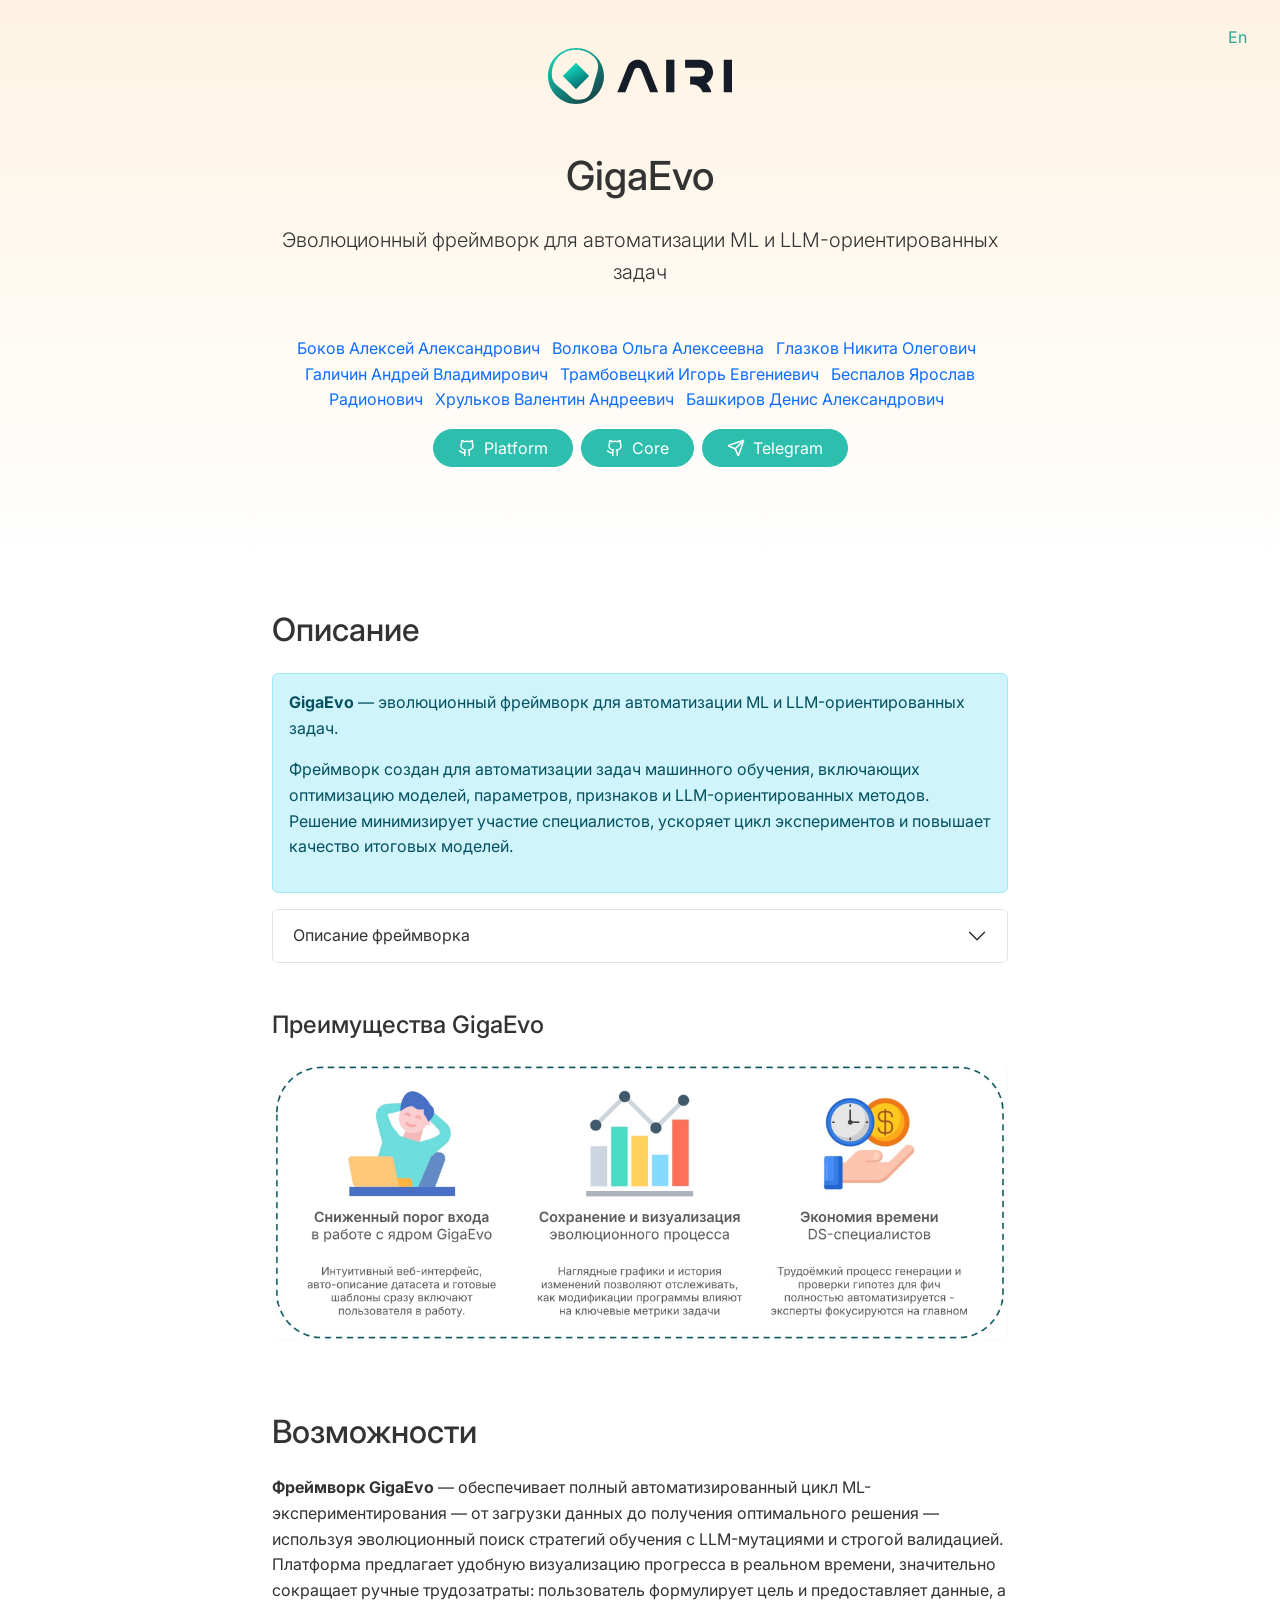
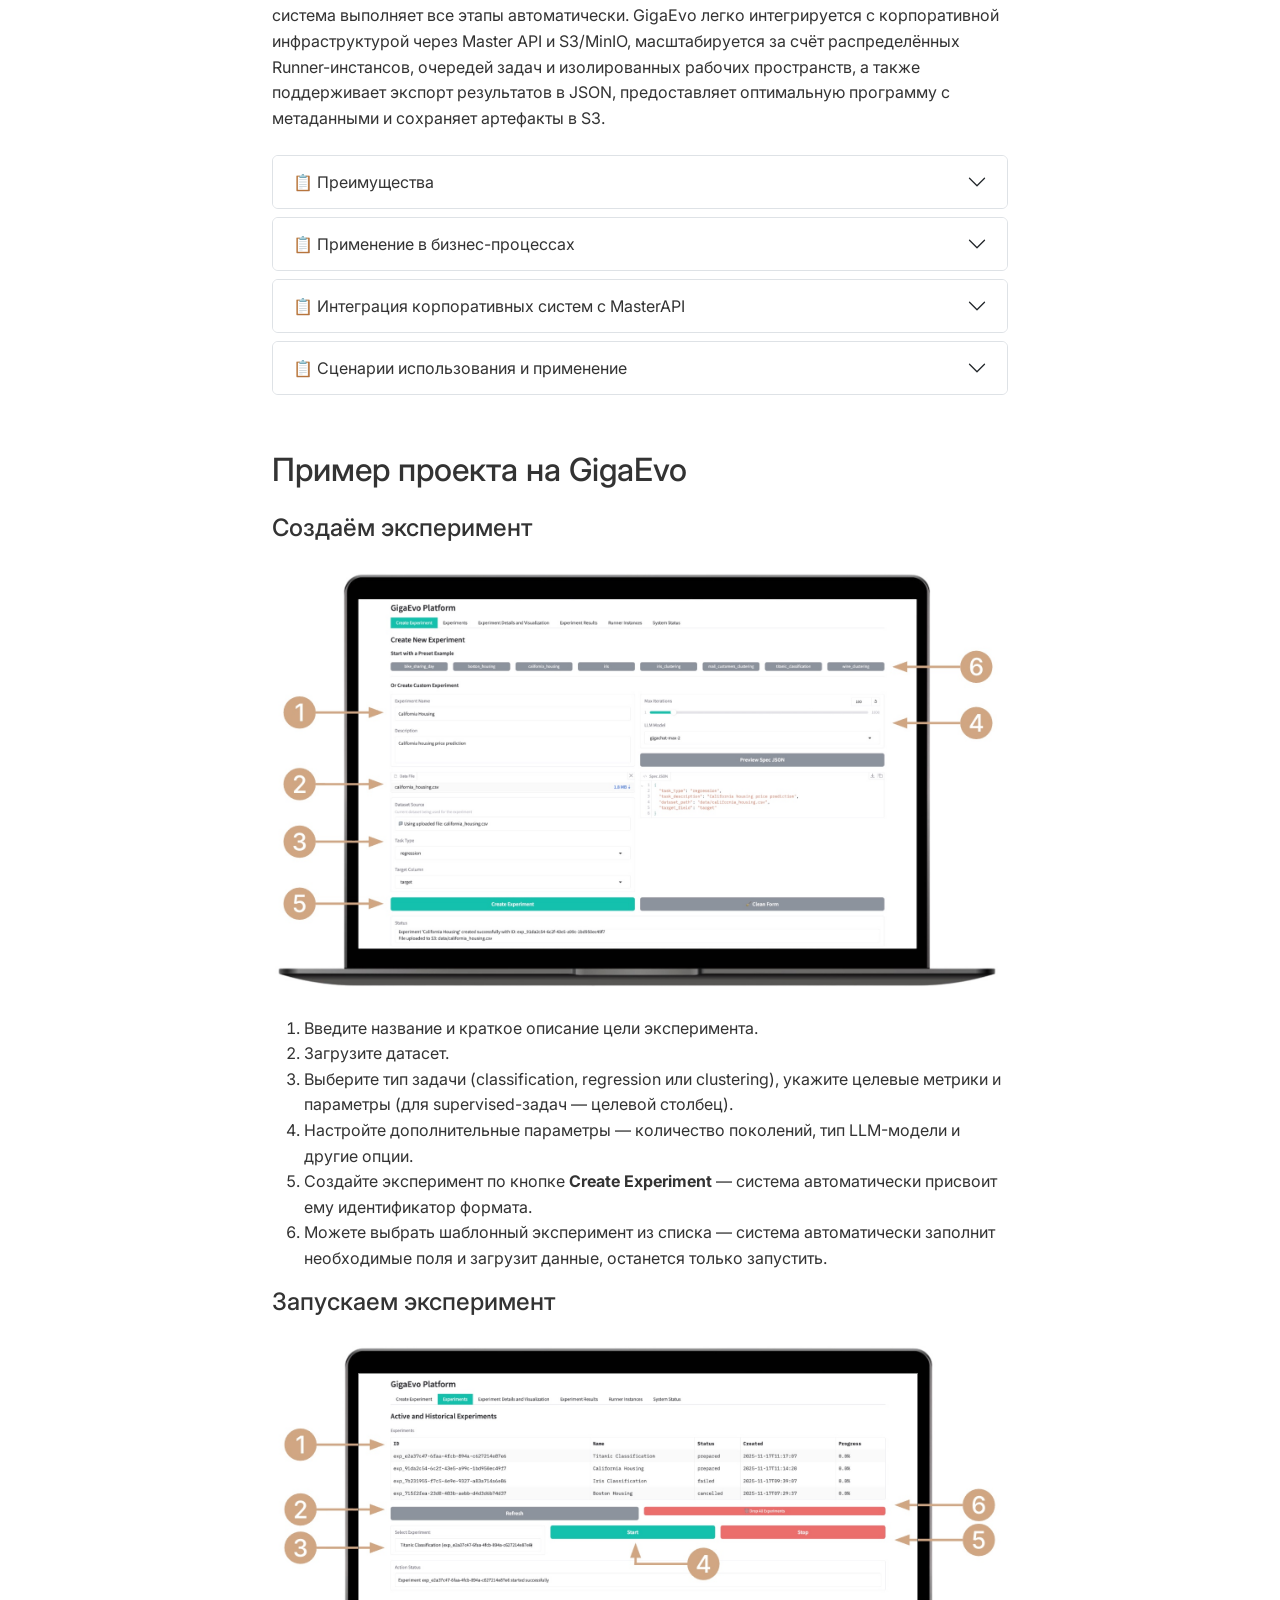
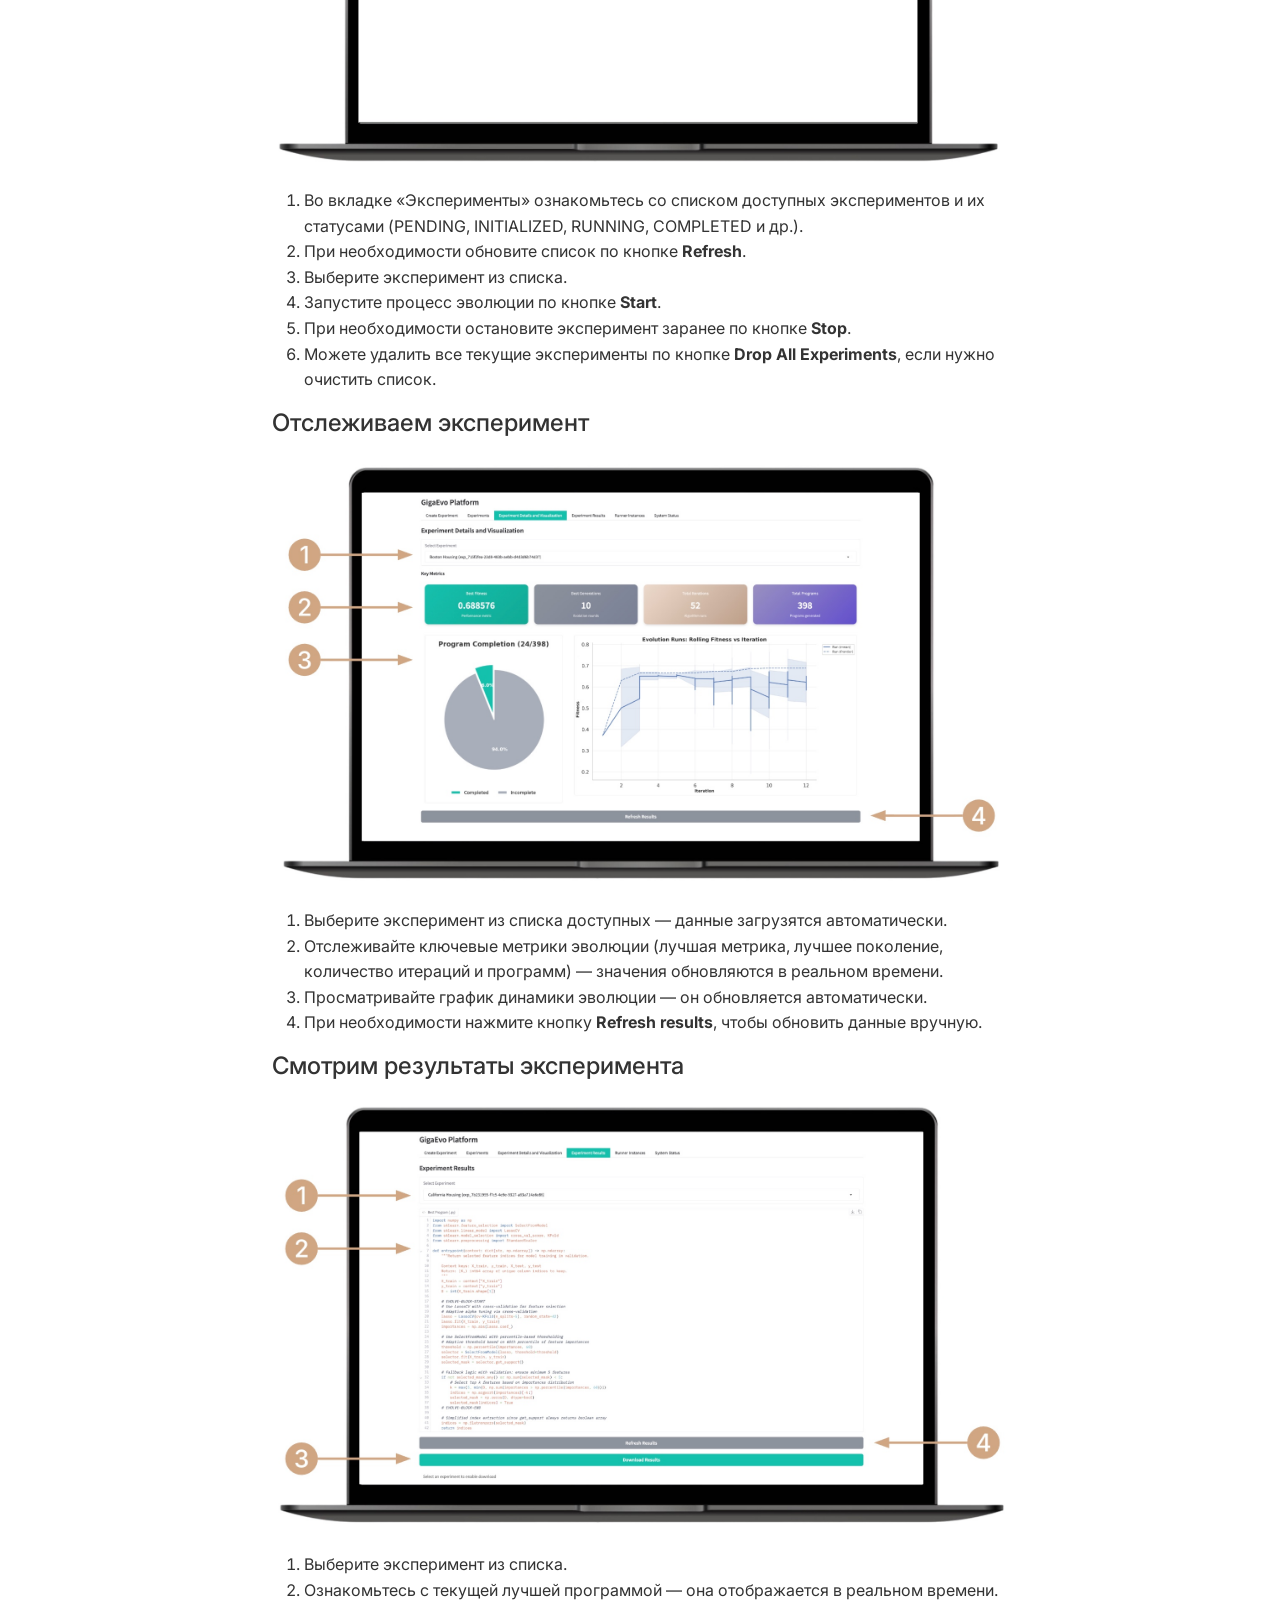
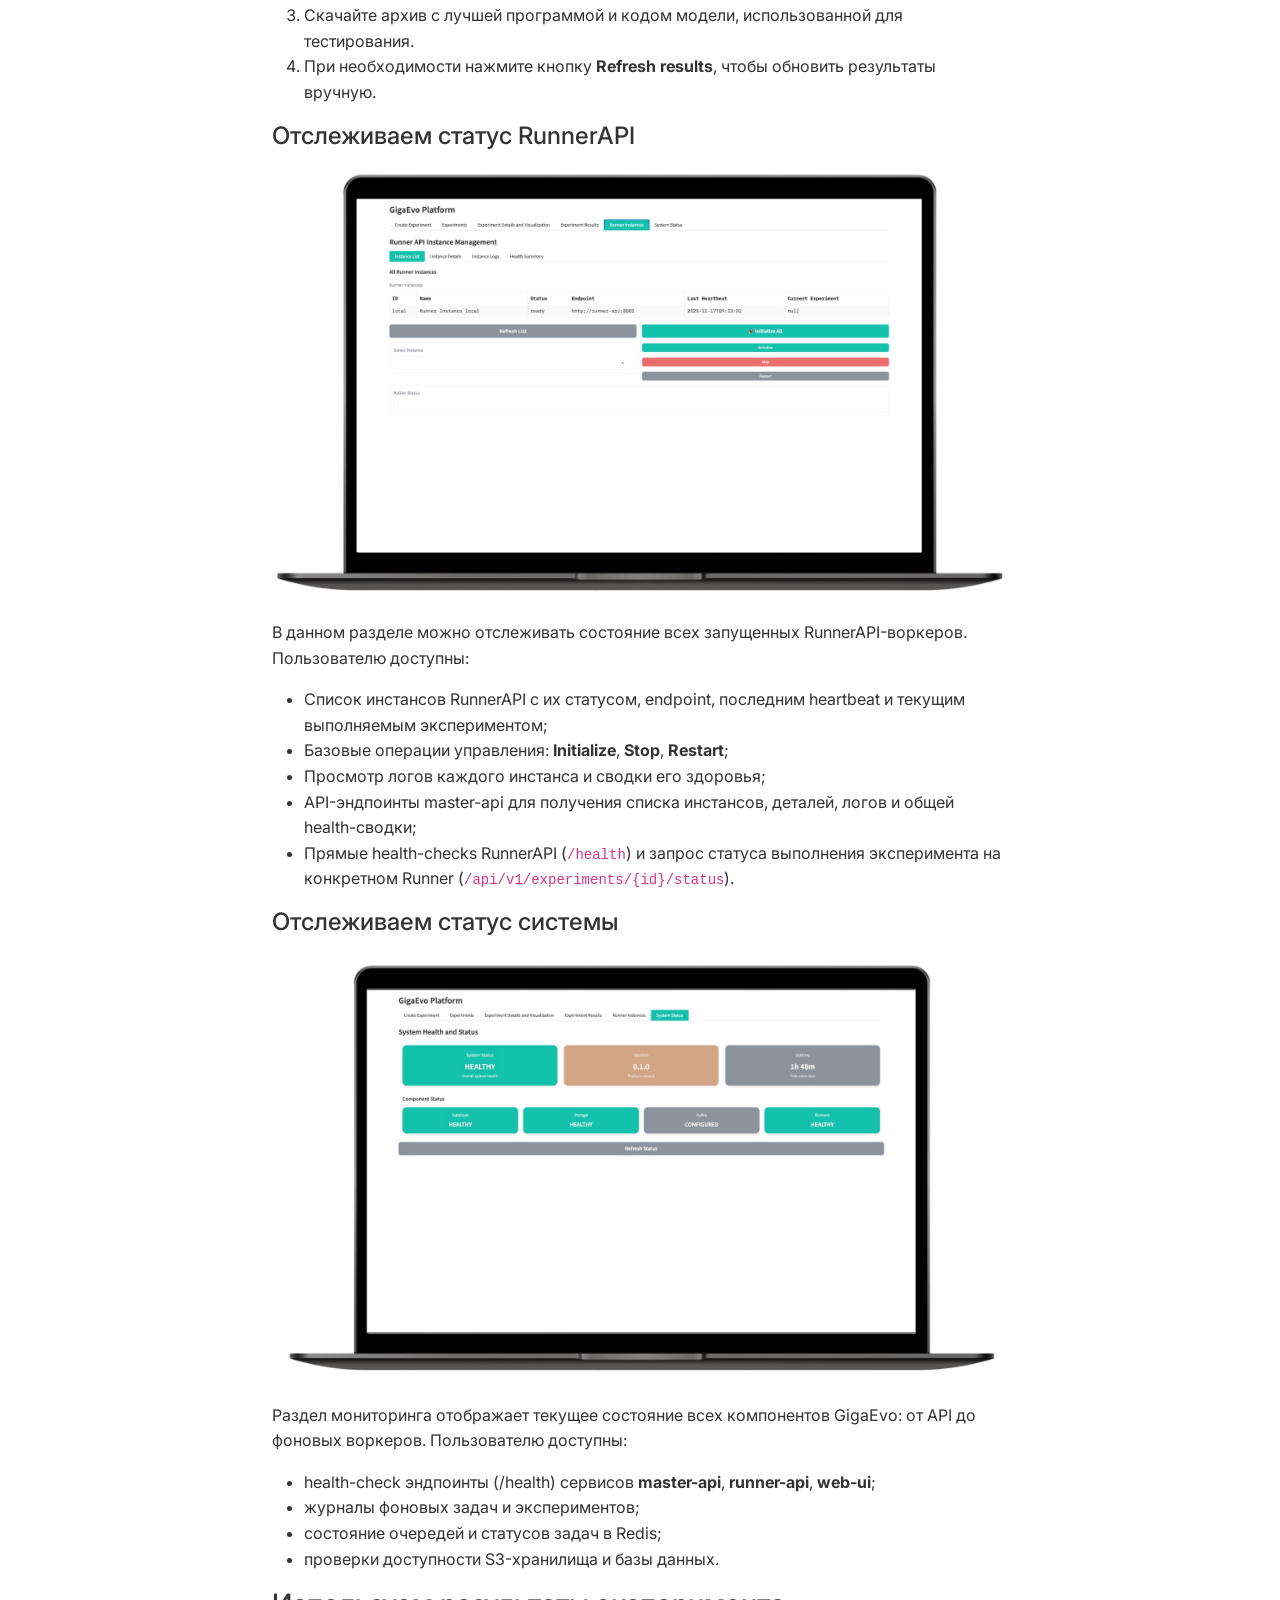
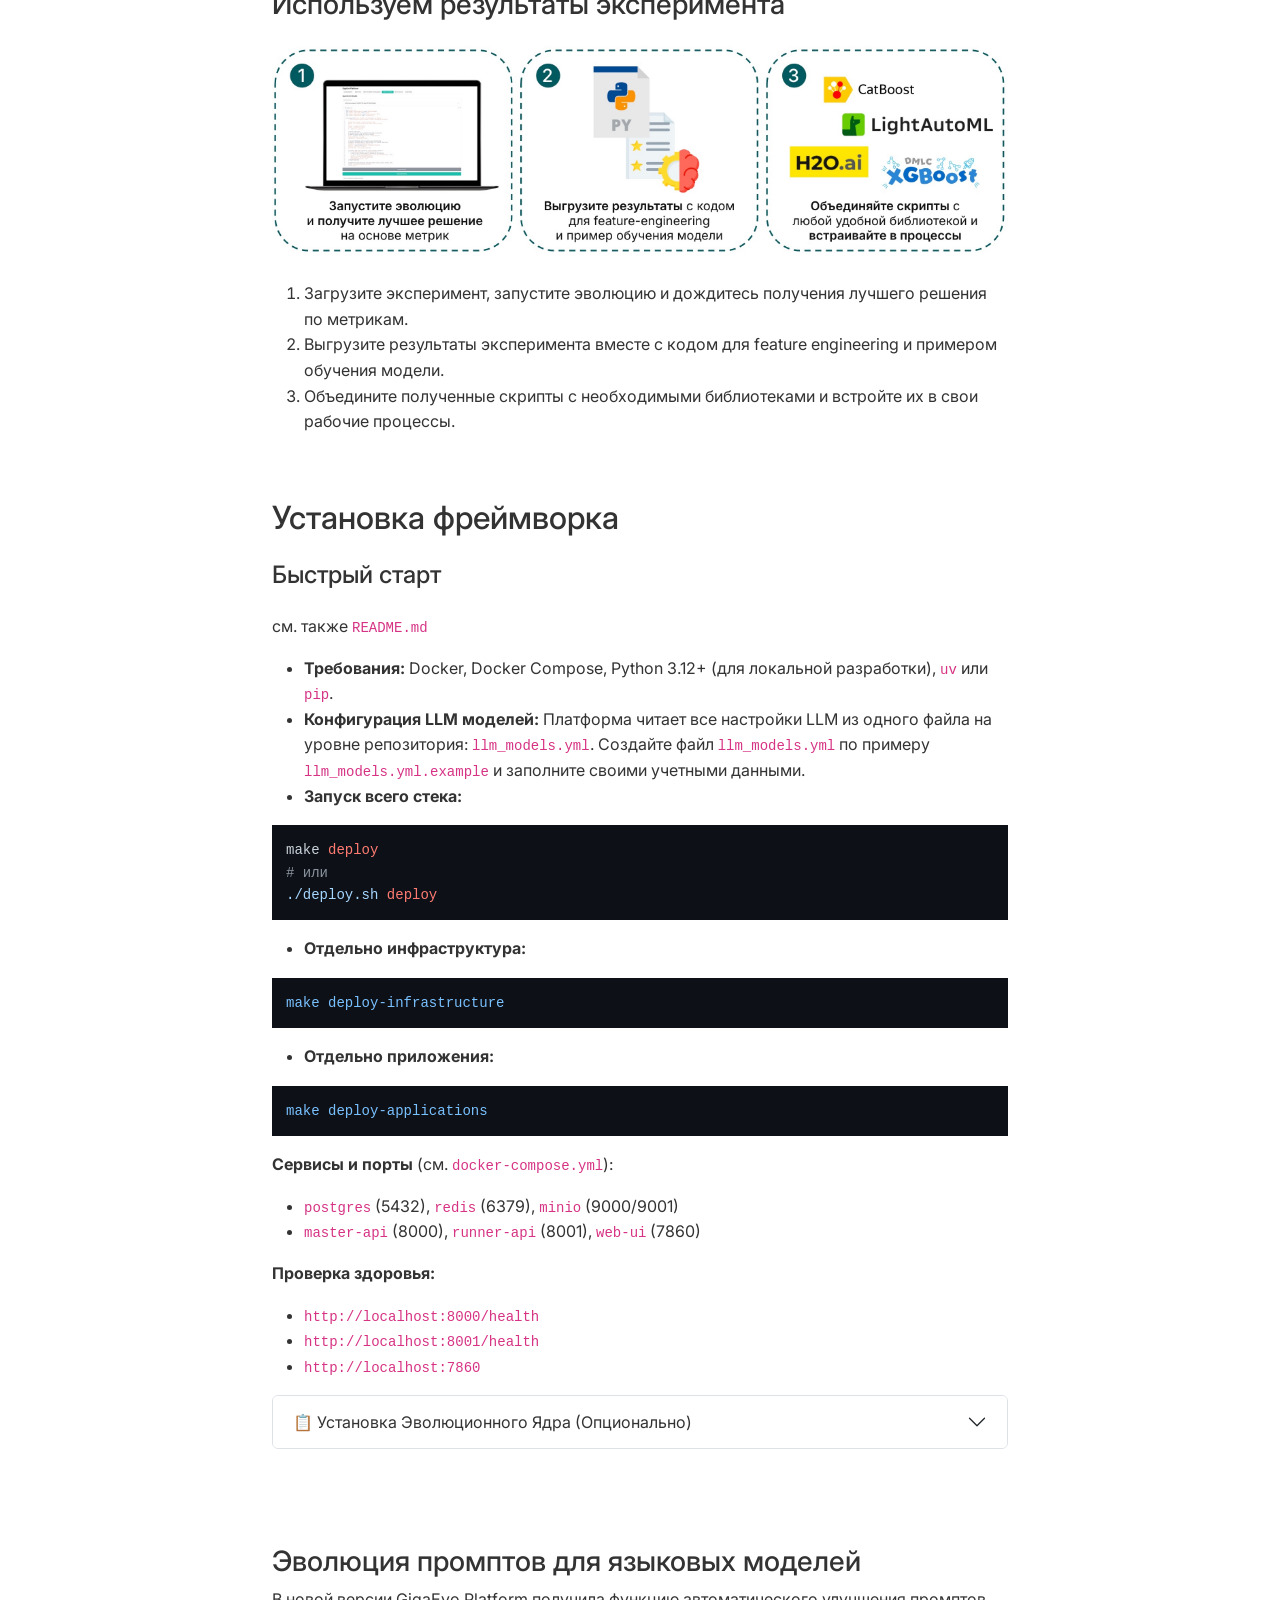
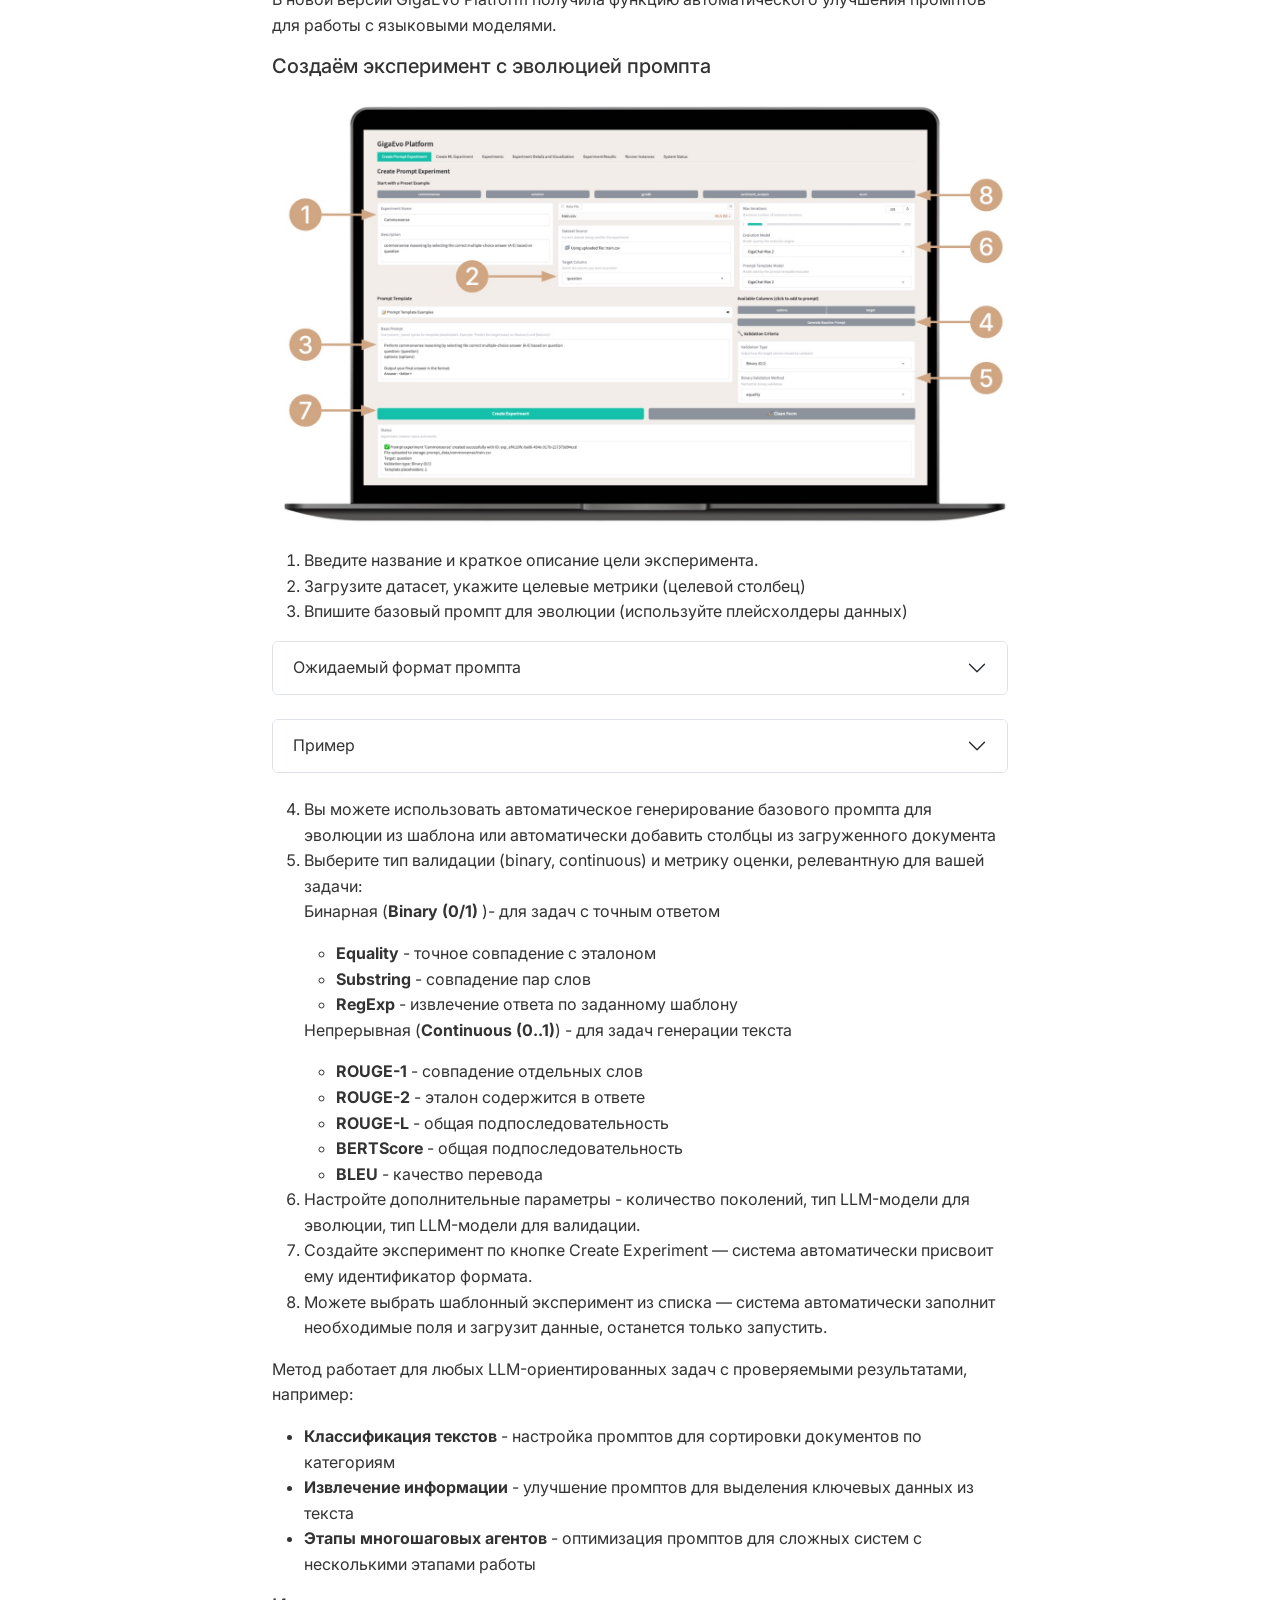
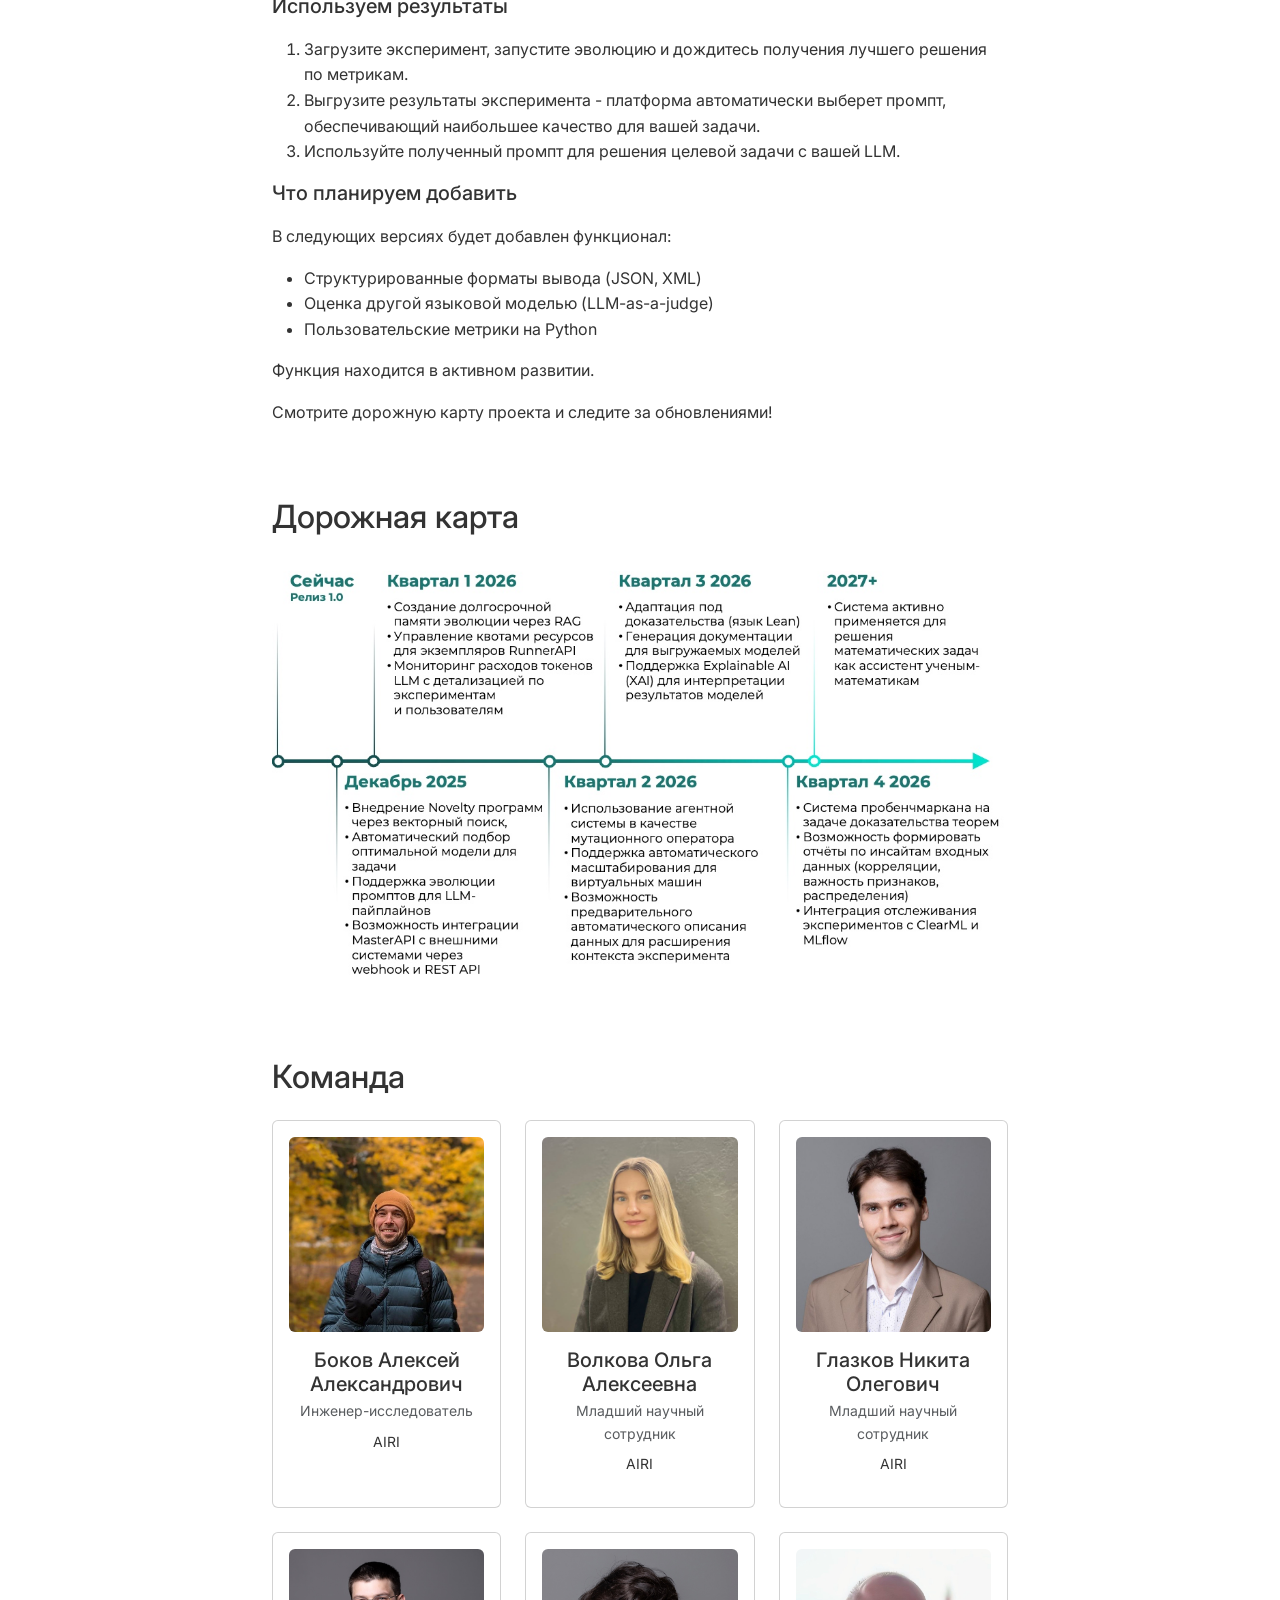
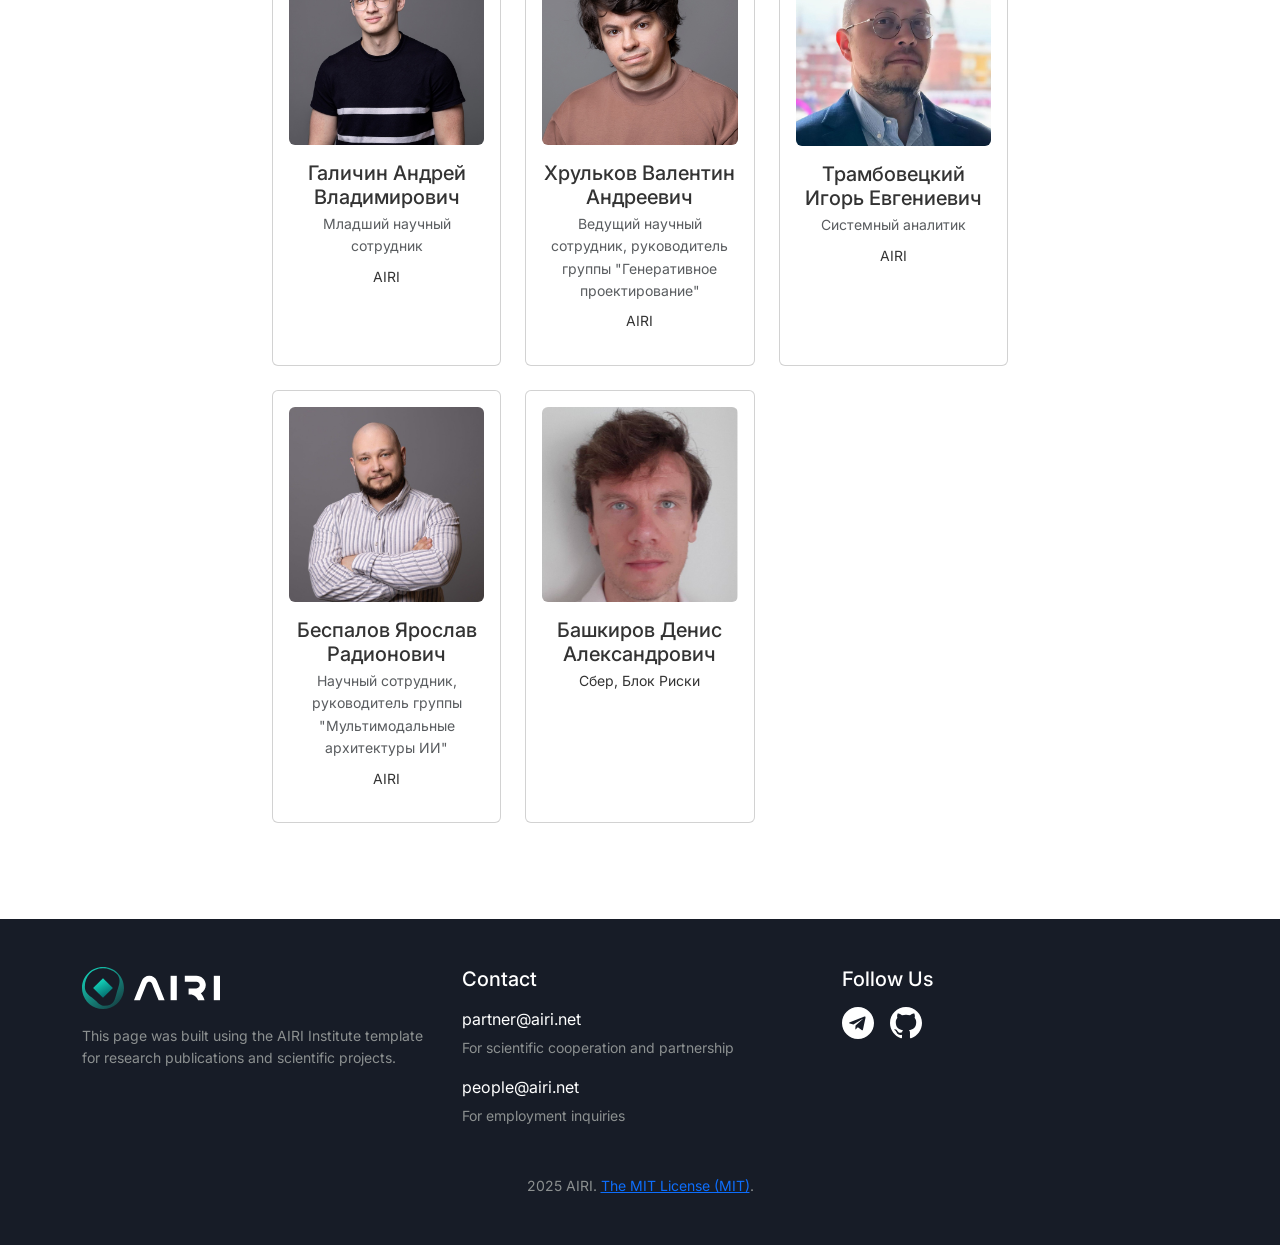
==== docs/index.html @ 13af3530 "Nav bar fix" ====
<!doctype html>
<html lang="ru">
    <head>
        <meta charset="UTF-8" />
        <meta name="viewport" content="width=device-width, initial-scale=1.0" />
        <title>GigaEvo</title>

        <link rel="icon" type="image/svg+xml" href="favicon.png" />

        <!-- ===== Fonts ===== -->
        <link rel="preconnect" href="https://fonts.googleapis.com" />
        <link rel="preconnect" href="https://fonts.gstatic.com" crossorigin />
        <link
            href="https://fonts.googleapis.com/css2?family=Inter:ital,opsz,wght@0,14..32,100..900;1,14..32,100..900&display=swap"
            rel="stylesheet"
        />

        <!-- ===== Styles ===== -->
        <link rel="stylesheet" href="styles/bundle.css" />
        <link rel="stylesheet" href="styles/template.css" />
        <link rel="stylesheet" href="styles/custom.css" />

        <!-- ===== JavaScript Libraries ===== -->
        <script src="scripts/bundle.js"></script>
        <script src="scripts/custom.js"></script>
    </head>

    <body class="layout">
        <!-- =====================================================
             HEADER SECTION
             ===================================================== -->
        <header
            id="page-header"
            class="mb-5 pt-5 pb-5"
            style="background: linear-gradient(180deg, rgb(254, 243, 227) 0%, rgba(255, 255, 255, 1) 100%)"
        >
            <div class="container">
                <div class="row justify-content-center">
                    <div class="col-lg-8 text-center">
                        <!-- Logo Section -->
                        <div class="d-flex flex-wrap justify-content-center gap-3 mb-5">
                            <img class="w-25" src="images/airi_logo_black.svg" alt="AIRI" />
                        </div>

                        <!-- Title -->
                        <h1 class="mb-4">GigaEvo</h1>
                        <p class="lead mb-5">
                        Эволюционный фреймворк для автоматизации ML и LLM-ориентированных задач
                        </p>

                        <!-- Authors -->
                        <div class="mb-3">
                            <a href="#team" class="text-decoration-none me-2">Боков Алексей Александрович</a>
                            <a href="#team" class="text-decoration-none me-2">Волкова Ольга Алексеевна</a>
                            <a href="#team" class="text-decoration-none me-2">Глазков Никита Олегович</a>
                            <a href="#team" class="text-decoration-none me-2">Галичин Андрей Владимирович</a>
                            <a href="#team" class="text-decoration-none me-2">Трамбовецкий Игорь Евгениевич</a>
                            <a href="#team" class="text-decoration-none me-2">Беспалов Ярослав Радионович</a>
                            <a href="#team" class="text-decoration-none me-2">Хрульков Валентин Андреевич</a>
                            <a href="#team" class="text-decoration-none me-2">Башкиров Денис Александрович</a>
                        </div>

                        <!-- Action Buttons -->
                        <div class="mb-5 d-flex flex-wrap flex-row gap-2 justify-content-center">
                            <a href="https://github.com/AIRI-Institute/gigaevo-platform" class="btn btn-primary d-flex align-items-center gap-2 px-4">
                                <i data-lucide="github" width="18" height="18"></i>
                                <span>Platform</span>
                            </a>
                            <a href="https://github.com/FusionBrainLab/gigaevo-core" class="btn btn-primary d-flex align-items-center gap-2 px-4">
                                <i data-lucide="github" width="18" height="18"></i>
                                <span>Core</span>
                            </a>
                            <a href="https://t.me/maestrogigaevo" class="btn btn-primary d-flex align-items-center gap-2 px-4">
                                <i data-lucide="send" width="18" height="18"></i>
                                <span>Telegram</span>
                            </a>
                        </div>
                        <div style="position:absolute; top:25px; right:25px">
                            <a href="index-en.html" class="text-decoration-none me-2">
                                <span style="color:#2ba596">En</span>
                            </a>
                        </div>
                    </div>
                </div>
            </div>
        </header>

        <!-- =====================================================
             NAV CONTENT
             ===================================================== -->
        <nav
            id="page-navbar"
            class="navbar navbar-light flex-column align-items-stretch p-3 d-none d-lg-block"
            style="
                position: fixed;
                top: 80px;
                left: 20px;
                width: 220px;
                max-height: calc(100vh - 140px);
                overflow-y: auto;
                z-index: 1000;
                opacity: 0;
                visibility: hidden;
            "
        >
            <h6 class="navbar-brand mb-3">Оглавление</h6>
            <nav class="nav nav-pills flex-column">
                <a class="nav-link" href="#abstract">Описание</a>
                <a class="nav-link" href="#capabilities">Возможности</a>
                <a class="nav-link" href="#ui-usage">Пример проекта на GigaEvo</a>
                <a class="nav-link" href="#installation">Установка GigaEvo</a>
                <a class="nav-link" href="#evolution">Эволюция промптов для языковых моделей</a>
                <a class="nav-link" href="#roadmap">Дорожная карта</a>
                <a class="nav-link" href="#team">Команда</a>
            </nav>
        </nav>

        <!-- =====================================================
             MAIN CONTENT
             ===================================================== -->
        <main
            id="page-main"
            data-bs-spy="scroll"
            data-bs-target="#page-navbar"
            data-bs-root-margin="0px 0px -40%"
            tabindex="0"
            class="position-relative pb-5"
        >
            <!-- abstract -->
            <section class="mb-5" id="abstract">
                <div class="container">
                    <div class="row justify-content-center">
                        <div class="col-lg-8">
                            <h2 class="mb-4">Описание</h2>
                            <div class="alert alert-info">
                                <p class="mb-0">
                                   <p><strong>GigaEvo</strong> — эволюционный фреймворк для автоматизации ML и LLM-ориентированных задач. 

                                    <p>Фреймворк создан для автоматизации задач машинного обучения, включающих оптимизацию моделей, 
                                    параметров, признаков и LLM-ориентированных методов. Решение минимизирует участие специалистов, 
                                    ускоряет цикл экспериментов и повышает качество итоговых моделей.</p>

                                </p>
                            </div>
                            <div class="accordion mb-5">
                                <div class="accordion-item">
                                    <h3 class="accordion-header">
                                        <button class="accordion-button collapsed" type="button" data-bs-toggle="collapse" data-bs-target="#frameworkDescr">
                                            Описание фреймворка
                                        </button>
                                    </h3>
                                        <div id="frameworkDescr" class="accordion-collapse collapse">
                                            <div class="accordion-body">
                                                <!-- Основной заголовок секции -->
                                                <h4 class="mb-4">Архитектура решения и эксплуатация</h4>

                                                <p>Архитектура реализует модульный эволюционный подход, в котором каждая программа — это уникально идентифицированная эволюционная единица, содержащая исходный код, состояние жизненного цикла, метрики, информацию о родословной и результаты выполнения. Все данные хранятся в слое Redis с поддержкой конкурентного доступа и отслеживания в реальном времени.</p>
                                                <p>Исполнение программ организовано с помощью асинхронного фреймворка на основе направленного ациклического графа (DAG), реализованного в Python с использованием asyncio, что обеспечивает параллельное выполнение как между программами, так и внутри отдельных программных потоков.</p>
                                                <p>Каждая стадия DAG выполняет самостоятельные операции:</p>
                                                <ul class="feature-list">
                                                    <li><strong>Исполнение кода</strong> — выполнение программ</li>
                                                    <li><strong>Валидация</strong> — проверка корректности результатов</li>
                                                    <li><strong>Анализ сложности</strong> — оценка вычислительных характеристик</li>
                                                    <li><strong>Вызовы LLM</strong> — интеграция с языковыми моделями</li>
                                                </ul>
                                                <p>Стадии соединены через зависимости передачи данных и порядка выполнения. Планировщик управляет кэшированием и условным пропуском стадий.</p>
                                                <p>Асинхронный эволюционный движок реализует алгоритм MAP-Elites, поддерживающий разнообразный архив высокоэффективных программ по показателям приспособленности и корректности, включая одно- и многоостровные конфигурации с периодической миграцией решений.</p>
                                                <p>Операция мутации осуществляется агентом на базе LangGraph, который формирует подсказки (prompts) на основе контекста задачи, родительских программ и метрик, поддерживая как дифф-ориентированные, так и переписанные мутации, а также маршрутизацию между несколькими моделями LLM.</p>
                                                <p>Управление конфигурацией и экспериментами выполняется с помощью Hydra, использующей иерархические YAML-файлы для воспроизводимости и быстрой настройки экспериментов.</p>
                                                <p>Новые задачи оптимизации задаются через директорию со спецификацией, включающую описание задачи, декларативные схемы метрик, скрипты валидации и исходные программы, что обеспечивает независимость определения задачи от вычислительного ядра и упрощает интеграцию новых доменов.</p>

                                                <!-- Схема архитектуры -->
                                                <div class="mb-4">   
                                                    <a
                                                        href="images/scheme.jpg"
                                                        data-fancybox="single"
                                                        data-caption="Model Architecture Diagram"
                                                    >
                                                        <img src="images/scheme.jpg" alt="Architecture" class="img-fluid rounded" />
                                                    </a>
                                                </div> 
                                                
                                                <script>
                                                    // Initialize Fancybox
                                                    Fancybox.bind('[data-fancybox]', {
                                                        // Custom options
                                                    });
                                                </script>
                                                <!-- Описание устройства -->
                                                <p>Система позволяет запустить несколько экспериментов благодаря одновременной работе нескольких экземпляров RunnerAPI, управляемых главным модулем под названием Master API. Получая запрос, управляющий сервис сохраняет все метаданные и датасет эксперимента для поддержки воспроизведения результатов.</p>

                                                <p><strong>GigaEvo</strong> реализует микросервисную архитектуру с тремя основными компонентами, которые работают совместно для обеспечения масштабируемого управления экспериментами машинного обучения:</p>

                                                <ul>
                                                    <li><strong>Master API</strong> работает на порту 8000 и служит центральным сервисом оркестрации, отвечающим за координацию и управление экспериментами.</li>
                                                    <li><strong>Множественные экземпляры Runner API</strong> работают на портах 8001 и далее, предоставляя распределенные сервисы выполнения задач, которые запускают фактические эксперименты.</li>
                                                    <li><strong>WebUI</strong> работает на порту 7860, предлагая пользователям браузерный интерфейс для создания экспериментов и мониторинга их прогресса в реальном времени.</li>
                                                </ul>


                                                <!-- Подробнее о хранении данных -->
                                                <div class="accordion mb-4">
                                                    <div class="accordion-item">
                                                        <h3 class="accordion-header">
                                                            <button class="accordion-button collapsed" type="button" data-bs-toggle="collapse" data-bs-target="#storeDataFunctions">
                                                                Подробнее о хранении данных
                                                            </button>
                                                        </h3>
                                                        <div id="storeDataFunctions" class="accordion-collapse collapse">
                                                            <div class="accordion-body">
                                                                <p><strong>PostgreSQL</strong> служит основной базой данных для хранения конфигураций экспериментов и информации о статусе на протяжении их жизненного цикла. Она управляет метаданными экземпляров runner, включая статус здоровья и доступность, поддерживая комплексный реестр всех компонентов системы. База данных хранит полную историю выполнения задач для целей аудита и анализа производительности. Системные журналы аудита сохраняются для обеспечения полной прослеживаемости всех операций и изменений состояния.</p>

                                                                <p><strong>Redis</strong> обеспечивает высокопроизводительное кэширование и возможности координации по всей системе. Он управляет очередями задач и координацией воркеров, обеспечивая эффективное распределение рабочих нагрузок и отслеживание статуса задач в реальном времени. Кэширование статуса в реальном времени обеспечивает быстрый доступ к информации о состоянии экспериментов и системы, в то время как управление сессиями поддерживает пользовательский контекст и состояние аутентификации. Временное хранение данных в Redis поддерживает промежуточные вычислительные результаты и временное состояние системы.</p>

                                                                <p><strong>MinIO</strong> обеспечивает S3-совместимое объектное хранилище для всех файловых данных в системе. Входные файлы данных и наборы данных хранятся эффективно с метаданными для легкого извлечения и организации. Результаты экспериментов и генерируемые артефакты сохраняются с комплексной индексацией для будущего анализа. Генерируемые визуализации и графики хранятся в стандартных форматах, доступных через WebUI, в то время как контрольные точки моделей и выходные данные обучения поддерживают воспроизводимость экспериментов и обеспечивают дальнейший анализ.</p>

                                                                <p><strong>Локальная файловая система</strong> обеспечивает временное хранение рабочих данных во время выполнения эксперимента. Клоны репозитория GigaEvolve поддерживаются локально для быстрого доступа и для поддержки контролируемых версиями сред экспериментов. Временные файлы экспериментов создаются и управляются во время выполнения, предоставляя рабочее пространство для промежуточных вычислений. Локальные вычислительные результаты кэшируются для снижения сетевого трафика и улучшения производительности для часто запрашиваемых данных.</p>
                                                            </div>
                                                        </div>
                                                    </div>
                                                </div>
                                                <div>
                                                    <!-- Заголовок подсекции -->
                                                    <h4 class="mb-4">Параллельное выполнение с несколькими Runner</h4>         

                                                    <!-- Описание -->
                                                    <p>Master API автоматически развертывает и управляет экземплярами Runner API в качестве Docker-контейнеров, обеспечивая бесшовное масштабирование. Каждый экземпляр Runner работает независимо с собственным выделенным набором рабочих процессов, обеспечивая изоляцию и управление ресурсами. Новые экземпляры могут быть добавлены динамически через изменения конфигурации без необходимости перезапуска системы, что позволяет гибко масштабироваться в зависимости от спроса.</p>

                                                    <p><strong>Пример конфигурации runner:</strong></p>

                                                    <pre><code>runner_config:
max_workers_per_instance: 5  # Воркеры на экземпляр runner
auto_initialize: true        # Автоматическое развертывание контейнеров
instances:
    local:
        host: "runner-api-1"
        is_local: true
    remote-1:
        host: "remote-server.example.com"
        is_local: false
    remote-2:
        host: "another-server.example.com"
        is_local: false</code></pre>
                                                    <p>Master API отслеживает информацию о статусе в реальном времени для всех экземпляров Runner, обеспечивая интеллектуальное назначение экспериментов. Эксперименты автоматически назначаются доступным экземплярам с достаточной ёмкостью, обеспечивая оптимальное использование ресурсов. Алгоритм балансировки нагрузки учитывает текущую рабочую нагрузку и статус здоровья экземпляра при принятии решений о назначении. Неисправные экземпляры автоматически обнаруживаются и удаляются из активной ротации, поддерживая надёжность системы.</p>

                                                    <p>Система реализует непрерывные проверки здоровья каждые 30 секунд для мониторинга статуса всех экземпляров Runner. Механизмы автоматического восстановления экземпляров запускаются при обнаружении сбоев, минимизируя время простоя и обеспечивая доступность системы. Поддерживается синхронизация статуса в реальном времени между Docker-контейнерами и базой данных, предоставляя точную и актуальную информацию о состоянии системы.</p>

                                                    <p>Каждый экземпляр Runner API может выполнять несколько экспериментов одновременно, обеспечивая горизонтальное масштабирование. Количество воркеров на экземпляр настраивается, со значением по умолчанию в пять воркеров, которое может быть скорректировано на основе доступных ресурсов и требований рабочей нагрузки. Воркеры независимо опрашивают глобальную очередь задач, что обеспечивает оптимальное распределение нагрузки по всем доступным ресурсам в системе.</p>
                                                </div>
                                                <div>
                                        
                                                    <!-- Заголовок подсекции -->
                                                    <h4 class="mb-4">Мониторинг</h4>         

                                                    <!-- Описание -->
                                                    <p>Система обеспечивает комплексные возможности мониторинга в реальном времени, которые дают полную видимость операций системы и прогресса экспериментов. Мониторинг статуса эксперимента доставляет живые обновления о прогрессе и ключевых метриках, позволяя пользователям отслеживать выполнение эксперимента в деталях. Мониторинг здоровья системы непрерывно проверяет статус контейнеров и сервисов для обеспечения операционной надежности. Отслеживание метрик производительности предоставляет выводы об использовании ресурсов и пропускной способности, помогая оптимизировать производительность системы.</p>
                                                </div>
                                            </div>
                                        </div>
                                    </div>
                                </div>
                                <div>
                                <!-- Преимущества -->
                                 <!-- Создать -->
                                <h4 class="mb-4">Преимущества GigaEvo</h4>
                                <!-- UI -->
                                <div class="mb-4">   
                                    <a
                                        href="images/benefits.jpg"
                                        data-fancybox="single"
                                        data-caption="Benefits"
                                    >
                                        <img src="images/benefits.jpg" alt="Benefits" class="img-fluid rounded" />
                                    </a>
                                </div> 
                            </div>
                        </div>
                    </div>
                </div>
            </section>

            <!-- Возможности -->
            <section class="mb-5" id="capabilities">
                <div class="container">
                    <div class="row justify-content-center">
                        <div class="col-lg-8">
                            <h2 class="mb-4">Возможности</h2>
                                        
                            <!-- Краткое описание -->
                            <p class="mb-4"><strong>Фреймворк GigaEvo</strong> — обеспечивает полный автоматизированный цикл ML-экспериментирования — от загрузки данных до получения оптимального решения — используя эволюционный поиск стратегий обучения с LLM-мутациями и строгой валидацией. Платформа предлагает удобную визуализацию прогресса в реальном времени, значительно сокращает ручные трудозатраты: пользователь формулирует цель и предоставляет данные, а система выполняет все этапы автоматически. GigaEvo легко интегрируется с корпоративной инфраструктурой через Master API и S3/MinIO, масштабируется за счёт распределённых Runner-инстансов, очередей задач и изолированных рабочих пространств, а также поддерживает экспорт результатов в JSON, предоставляет оптимальную программу с метаданными и сохраняет артефакты в S3.</p>

                            <!-- Подробное описание -->
                            
                            <div class="mb-2 accordion">
                                <div class="accordion-item">
                                    <h2 class="accordion-header">
                                        <button class="accordion-button collapsed" type="button" data-bs-toggle="collapse" data-bs-target="#benefDetails">
                                            📋 Преимущества
                                        </button>
                                    </h2>
                                    <div id="benefDetails" class="accordion-collapse collapse">
                                        <div class="accordion-body">
                                            <ul>
                                                <li><strong>Автоматизация полного цикла:</strong> GigaEvo обеспечивает автоматизацию полного цикла ML-экспериментов — от загрузки данных до получения оптимального решения, включая автоматическую эволюцию стратегий обучения, при которой система самостоятельно находит и улучшает наиболее результативные подходы.</li>
                                                <li><strong>Визуализация и контроль:</strong> Платформа предоставляет визуализацию и контроль прогресса в реальном времени, минимизирует влияние человеческого фактора — разработчик формулирует задачу, а система полностью берет на себя процесс экспериментов.</li>
                                                <li><strong>Интеграция и масштабируемость:</strong> Решение интегрируется с существующими AutoML- и MLOps-платформами, поддерживает простое развёртывание и масштабирование в облачных и корпоративных средах, а также обеспечивает бесшовное подключение к инфраструктуре организации через модуль MasterAPI.</li>
                                            </ul>
                                        </div>
                                    </div>
                                </div>
                            </div>
                            
                            <div class="mb-2 accordion">
                                <div class="accordion-item">
                                    <h2 class="accordion-header">
                                        <button class="accordion-button collapsed" type="button" data-bs-toggle="collapse" data-bs-target="#bizDetails">
                                            📋 Применение в бизнес-процессах
                                        </button>
                                    </h2>
                                    <div id="bizDetails" class="accordion-collapse collapse">
                                        <div class="accordion-body">
                                            <p>Решение эффективно применяется в широком спектре задач, где требуется быстрое и качественное создание, тестирование и улучшение моделей машинного обучения. В центрах разработки и лабораториях Data Science оно автоматизирует цикл экспериментов и сокращает время исследований; в аналитических и прогнозных подразделениях ускоряет построение моделей и повышает точность прогнозов; на платформах тестирования гипотез обеспечивает оперативную проверку научных и бизнес-предположений; а в корпоративных системах поддержки принятия решений служит основой для интеллектуальных модулей, улучшающих управленческие процессы. GigaEvo легко масштабируется и одинаково эффективно подходит как для научных задач, так и для прикладных решений в бизнесе, промышленности и финансовой сфере.</p>
                                        </div>
                                    </div>
                                </div>
                            </div>

                            <div class="mb-2 accordion">
                                <div class="accordion-item">
                                    <h2 class="accordion-header">
                                        <button class="accordion-button collapsed" type="button" data-bs-toggle="collapse" data-bs-target="#b2bDetails">
                                            📋 Интеграция корпоративных систем с MasterAPI
                                        </button>
                                    </h2>
                                    <div id="b2bDetails" class="accordion-collapse collapse">
                                        <div class="accordion-body">
                                            <p>API предоставляет REST-интерфейс для интеграции GigaEvo с внешними корпоративными системами. Через него доступны операции по созданию экспериментов — регистрация конфигурации, данных и метаданных — а также запуск, остановка и получение актуального статуса. API поддерживает просмотр списка и истории экспериментов, а также публикацию событий в Kafka (получение конфигурации, подготовка, запуск, остановка).</p>

                                            <p><strong>Runner API</strong> предназначен для непосредственного управления выполнением экспериментов: инициализации, запуска и остановки процессов, получения статусов и логов, формирования визуализации, выдачи лучшей программы (код, фитнес, метаданные) и работы с загруженными артефактами, включая сканирование S3-префиксов. Полный перечень доступных эндпоинтов приведён в <code>docs/api_endpoints.md</code>.</p>
                                        </div>
                                    </div>
                                </div>
                            </div>

                            <div class="mb-2 accordion">
                                <div class="accordion-item">
                                    <h2 class="accordion-header">
                                        <button class="accordion-button collapsed" type="button" data-bs-toggle="collapse" data-bs-target="#usageDetails">
                                            📋 Сценарии использования и применение
                                        </button>
                                    </h2>
                                    <div id="usageDetails" class="accordion-collapse collapse">
                                        <div class="accordion-body">
                                            <p>GigaEvoML особенно хорошо подходит для рабочих процессов машинного обучения, которые выигрывают от параллельного выполнения и масштабируемого экспериментирования. Команды разработки ML-моделей могут использовать систему для параллельного обучения и оценки нескольких моделей одновременно, драматически сокращая время разработки. Оптимизация гиперпараметров становится более эффективной через одновременное выполнение экспериментов по различным конфигурациям параметров. Сценарии A/B-тестирования выигрывают от параллельного сравнения различных конфигураций моделей в идентичных условиях. Исследовательские рабочие процессы в академии и отделах R&D могут использовать масштабируемое выполнение экспериментов для крупномасштабных исследовательских проектов ML, которые были бы непрактичны при последовательном выполнении.</p>

                                            <p>Система служит различным отраслям со специфическими потребностями в машинном обучении. Организации финансовых услуг используют GigaEvoML для разработки и валидации моделей рисков, обеспечивая быструю итерацию на сложных финансовых моделях. Медицинские организации используют платформу для разработки и тестирования медицинских ML-моделей, поддерживая разработку диагностических систем и систем оптимизации лечения. Компании электронной коммерции выигрывают от оптимизации систем рекомендаций через параллельное экспериментирование с различными алгоритмами и параметрами. Производственные организации используют систему для разработки моделей прогнозного обслуживания, обеспечивая создание систем, которые предвидят сбои оборудования и оптимизируют графики технического обслуживания.</p>
                                        </div>
                                    </div>
                                </div>
                            </div>    
                        </div>
                    </div>
                </div>
            </section>

            <!-- Как пользоваться -->
            <section class="mb-5" id="ui-usage">
                <div class="container">
                    <div class="row justify-content-center">
                        <div class="col-lg-8">
                                <h2 class="mb-4">Пример проекта на GigaEvo</h2>

                                <!-- Создать -->
                                <h4 class="mb-4">Создаём эксперимент</h4>
                                <!-- UI -->
                                <div class="mb-4">   
                                    <a
                                        href="images/ui_create.jpg"
                                        data-fancybox="single"
                                        data-caption="Create Experiment UI"
                                    >
                                        <img src="images/ui_create.jpg" alt="Create Experiment UI" class="img-fluid rounded" />
                                    </a>
                                </div> 
                                
                                <!-- Пошаговое описание -->
                                <ol>
                                    <li>Введите название и краткое описание цели эксперимента.</li>
                                    <li>Загрузите датасет.</li>
                                    <li>Выберите тип задачи (classification, regression или clustering), укажите целевые метрики и параметры (для supervised-задач — целевой столбец).</li>
                                    <li>Настройте дополнительные параметры — количество поколений, тип LLM-модели и другие опции.</li>
                                    <li>Создайте эксперимент по кнопке <b>Create Experiment</b> — система автоматически присвоит ему идентификатор формата.</li>
                                    <li>Можете выбрать шаблонный эксперимент из списка — система автоматически заполнит необходимые поля и загрузит данные, останется только запустить.</li>
                                </ol>

                                <!-- Начать -->
                                <h4 class="mb-4">Запускаем эксперимент</h4>
                                <!-- UI -->
                                <div class="mb-4">   
                                    <a
                                        href="images/ui_start.jpg"
                                        data-fancybox="single"
                                        data-caption="Start Experiment UI"
                                    >
                                        <img src="images/ui_start.jpg" alt="Start Experiment UI" class="img-fluid rounded" />
                                    </a>
                                </div> 
                                
                                <!-- Пошаговое описание -->
                                <ol>
                                    <li>Во вкладке «Эксперименты» ознакомьтесь со списком доступных экспериментов и их статусами (PENDING, INITIALIZED, RUNNING, COMPLETED и др.).</li>
                                    <li>При необходимости обновите список по кнопке <b>Refresh</b>.</li>
                                    <li>Выберите эксперимент из списка.</li>
                                    <li>Запустите процесс эволюции по кнопке <b>Start</b>.</li>
                                    <li>При необходимости остановите эксперимент заранее по кнопке <b>Stop</b>.</li>
                                    <li>Можете удалить все текущие эксперименты по кнопке <b>Drop All Experiments</b>, если нужно очистить список.</li>
                                </ol>
                                <!-- Отследить -->
                                <h4 class="mb-4">Отслеживаем эксперимент</h4>

                                <!-- UI -->
                                <div class="mb-4">   
                                    <a
                                        href="images/ui_track.jpg"
                                        data-fancybox="single"
                                        data-caption="Track Experiment UI"
                                    >
                                        <img src="images/ui_track.jpg" alt="Track Experiment UI" class="img-fluid rounded" />
                                    </a>
                                </div> 
                                
                                <!-- Пошаговое описание -->

                                <ol>
                                    <li>Выберите эксперимент из списка доступных — данные загрузятся автоматически.</li>
                                    <li>Отслеживайте ключевые метрики эволюции (лучшая метрика, лучшее поколение, количество итераций и программ) — значения обновляются в реальном времени.</li>
                                    <li>Просматривайте график динамики эволюции — он обновляется автоматически.</li>
                                    <li>При необходимости нажмите кнопку <b>Refresh results</b>, чтобы обновить данные вручную.</li>
                                </ol>

                                <h4>Смотрим результаты эксперимента</h4>
                                <!-- UI -->
                                <div class="mb-4">   
                                    <a
                                        href="images/ui_result.jpg"
                                        data-fancybox="single"
                                        data-caption="Experiment Result UI"
                                    >
                                        <img src="images/ui_result.jpg" alt="Experiment Result UI" class="img-fluid rounded" />
                                    </a>
                                </div> 
                                
                                <!-- Пошаговое описание -->

                                <ol>
                                    <li>Выберите эксперимент из списка.</li>
                                    <li>Ознакомьтесь с текущей лучшей программой — она отображается в реальном времени.</li>
                                    <li>Скачайте архив с лучшей программой и кодом модели, использованной для тестирования.</li>
                                    <li>При необходимости нажмите кнопку <b>Refresh results</b>, чтобы обновить результаты вручную.</li>
                                </ol>


                                <!-- Runner -->
                                <h4>Отслеживаем статус RunnerAPI</h4>
                                <!-- UI -->
                                <div class="mb-4">   
                                    <a
                                        href="images/ui_runner.jpg"
                                        data-fancybox="single"
                                        data-caption="Runner Experiment UI"
                                    >
                                        <img src="images/ui_runner.jpg" alt="Runner Experiment UI" class="img-fluid rounded" />
                                    </a>
                                </div> 
                                
                                <!-- Пошаговое описание -->
                                <p>В данном разделе можно отслеживать состояние всех запущенных RunnerAPI-воркеров. Пользователю доступны:</p>
                                <ul>
                                    <li>Список инстансов RunnerAPI с их статусом, endpoint, последним heartbeat и текущим выполняемым экспериментом;</li>
                                    <li>Базовые операции управления: <b>Initialize</b>, <b>Stop</b>, <b>Restart</b>;</li>
                                    <li>Просмотр логов каждого инстанса и сводки его здоровья;</li>
                                    <li>API-эндпоинты master-api для получения списка инстансов, деталей, логов и общей health-сводки;</li>
                                    <li>Прямые health-checks RunnerAPI (<code>/health</code>) и запрос статуса выполнения эксперимента на конкретном Runner (<code>/api/v1/experiments/{id}/status</code>).</li>
                                </ul>
                            
                                <!-- Monitoring -->
                                <h4 class="mb-4">Отслеживаем статус системы</h4>
                                <!-- UI -->
                                <div class="mb-4">   
                                    <a
                                        href="images/ui_monitor.jpg"
                                        data-fancybox="single"
                                        data-caption="Monitoring UI"
                                    >
                                        <img src="images/ui_monitor.jpg" alt="Monitoring UI" class="img-fluid rounded" />
                                    </a>
                                </div> 
                                
                                <!-- Пошаговое описание -->
                                <p>
                                    Раздел мониторинга отображает текущее состояние всех компонентов GigaEvo: от API до фоновых воркеров. Пользователю доступны:
                                </p>
                                <ul>
                                    <li>health-check эндпоинты (/health) сервисов <b>master-api</b>, <b>runner-api</b>, <b>web-ui</b>;</li>
                                    <li>журналы фоновых задач и экспериментов;</li>
                                    <li>состояние очередей и статусов задач в Redis;</li>
                                    <li>проверки доступности S3-хранилища и базы данных.</li>
                                </ul>

                                <!-- Использовать -->
                                <h3 class="mb-4">Используем результаты эксперимента</h3>
                
                                <!-- UI -->
                                <div class="mb-4">   
                                    <a
                                        href="images/ui_result_usage.jpg"
                                        data-fancybox="single"
                                        data-caption="Experiment Result Usage UI"
                                    >
                                        <img src="images/ui_result_usage.jpg" alt="Experiment Result Usage UI" class="img-fluid rounded" />
                                    </a>
                                </div> 
                                
                                <!-- Пошаговое описание -->
                                <ol>
                                    <li>Загрузите эксперимент, запустите эволюцию и дождитесь получения лучшего решения по метрикам.</li>
                                    <li>Выгрузите результаты эксперимента вместе с кодом для feature engineering и примером обучения модели.</li>
                                    <li>Объедините полученные скрипты с необходимыми библиотеками и встройте их в свои рабочие процессы.</li>
                                </ol>
                        </div>
                    </div>
                </div>
            </section>

            <!-- Установка-->
            <section class="mb-5" id="installation">
                <div class="container">
                    <div class="row justify-content-center">
                        <div class="col-lg-8">
                            <h2 class="mb-4">Установка фреймворка</h2>

                            <!-- Быстрый старт -->
                            <h4 class="mb-4">Быстрый старт</h4>

                            <!-- Описание -->
                            <p>см. также <code>README.md</code></p>
                                <ul>
                                    <li><strong>Требования:</strong> Docker, Docker Compose, Python 3.12+ (для локальной разработки), <code>uv</code> или <code>pip</code>.</li>
                                    <li><strong>Конфигурация LLM моделей:</strong> Платформа читает все настройки LLM из одного файла на уровне репозитория: <code>llm_models.yml</code>. Создайте файл <code>llm_models.yml</code> по примеру <code>llm_models.yml.example</code> и заполните своими учетными данными.</li>
                                    <li><strong>Запуск всего стека:</strong></li>
                                </ul>

                                <pre><code>make deploy
# или
./deploy.sh deploy</code></pre>

                                <ul>
                                    <li><strong>Отдельно инфраструктура:</strong></li>
                                </ul>

                                <pre><code>make deploy-infrastructure</code></pre>

                                <ul>
                                    <li><strong>Отдельно приложения:</strong></li>
                                </ul>

                                <pre><code>make deploy-applications</code></pre>

                                <p><strong>Сервисы и порты</strong> (см. <code>docker-compose.yml</code>):</p>

                                <div class="port-table">
                                    <ul>
                                        <li><code>postgres</code> (5432), <code>redis</code> (6379), <code>minio</code> (9000/9001)</li>
                                        <li><code>master-api</code> (8000), <code>runner-api</code> (8001), <code>web-ui</code> (7860)</li>
                                    </ul>
                                </div>

                                <p><strong>Проверка здоровья:</strong></p>

                                <ul>
                                    <li><code>http://localhost:8000/health</code></li>
                                    <li><code>http://localhost:8001/health</code></li>
                                    <li><code>http://localhost:7860</code></li>
                                </ul>



                            <!-- Установка Ядра-->
                            <div class="mb-5 accordion">
                                <div class="accordion-item">
                                    <h2 class="accordion-header">
                                        <button class="accordion-button collapsed" type="button" data-bs-toggle="collapse" data-bs-target="#coreOptDetails">
                                            📋 Установка Эволюционного Ядра (Опционально)
                                        </button>
                                    </h2>
                                    <div id="coreOptDetails" class="accordion-collapse collapse">
                                        <div class="accordion-body">
                                            <!-- Установка GigaEvo-->
                                            <h4 class="mb-4">1. Установка Эволюционного Ядра GigaEvo</h4>
                                            <!-- Краткое описание -->
                                            <p><strong>Установка Эволюционного Ядра GigaEvo</strong> -- установка Python-пакета с полным набором зависимостей: Redis-клиент, интеграция с локальными/удаленными LLM, реализация основных компонентов пайплайна, инструменты анализа (pandas/matplotlib).</p>
                                                
                                            <!-- Подробное описание -->
                                            <div class="mb-5 accordion">
                                                <div class="accordion-item">
                                                    <h2 class="accordion-header">
                                                        <button class="accordion-button collapsed" type="button" data-bs-toggle="collapse" data-bs-target="#instDetails">
                                                            📋 Подробности об установке
                                                        </button>
                                                    </h2>
                                                    <div id="instDetails" class="accordion-collapse collapse">
                                                        <div class="accordion-body">
                                                            <p>Необходимые зависимости для работы с GigaEvo включают в себя:</p>
                                                            <ul>
                                                                <li><strong>Базовые библиотеки:</strong> Redis-клиент, Hydra для управления конфигурацией</li>
                                                                <li><strong>Интеграция с LLM:</strong> OpenAI/OpenRouter API клиенты, LangChain для работы с LLM, утилиты для форматирования промптов</li>
                                                                <li><strong>Компоненты эволюции:</strong> реализация MAP-Elites, движок выполнения DAG, автоматический пайплайн оценки программ</li>
                                                                <li><strong>Инструменты анализа:</strong> Pandas для экспорта данных, Matplotlib/Seaborn для визуализации</li>
                                                            </ul>

                                                            <!-- API сервиса -->
                                                            <p><strong>Пример выполнения:</strong></p>
                                                            <pre><code>pip install -e .</code></pre>

                                                            <p>После установки проверьте настройку, убедившись, что <code>gigaevo</code> можно импортировать: <code>python -c "import gigaevo; print('OK')"</code>. Запуск экспериментов производится из корня репозитория.</p>

                                                            <p><strong>Подробнее:</strong> См. раздел "Quick Start" в <code>README.md</code></p>

                                                        </div>
                                                    </div>
                                                </div>
                                            </div>

                                            <!-- Настройка Redis-->
                                            <h4 class="mb-4">2. Настройка Redis</h4>
                                            <!-- Краткое описание -->
                                            <p><strong>Redis</strong> -- централизованная база данных для системы эволюции, хранящая состояния программ (FRESH → PROCESSING_STARTED → PROCESSING_COMPLETED → EVOLVING), метаданные и результаты выполнения. Поддерживает безопасную координацию между движком эволюции и графом выполнения через атомарные операции, сохраняет прогресс для возможности восстановления. Содержит независимые базы данных — каждый новый запуск должен использовать отдельную БД, которая задается через параметр <code>redis.db=N</code>.</p>
                                                
                                            <!-- Подробное описание -->
                                            <div class="mb-5 accordion">
                                                <div class="accordion-item">
                                                    <h2 class="accordion-header">
                                                        <button class="accordion-button collapsed" type="button" data-bs-toggle="collapse" data-bs-target="#redisDetails">
                                                            📋 Подробности по настройке Redis БД
                                                        </button>
                                                    </h2>
                                                    <div id="redisDetails" class="accordion-collapse collapse">
                                                        <div class="accordion-body">
                                                            <p><strong>Redis</strong> служит централизованной базой данных для всей системы эволюции. Он хранит:</p>
                                                            <ul>
                                                                <li><strong>Состояние программ:</strong> Все программы проходят через состояния (FRESH → PROCESSING_STARTED → PROCESSING_COMPLETED → EVOLVING)</li>
                                                                <li><strong>Архивы островов:</strong> Каждый эволюционный остров хранит свою MAP-Elites сетку в Redis с программами, индексированными в зависимости от качества и других метаданных</li>
                                                                <li><strong>Метаданные:</strong> Номера поколений, качество программ, дополнительные метрики, результаты выполнения</li>
                                                                <li><strong>Индексы состояний:</strong> Эффективный поиск по состоянию с использованием ключей вида <code>state:FRESH:*</code> для программ, ожидающих оценки</li>
                                                            </ul>
                                                            <p><strong>Множественные базы данных:</strong> Redis поддерживает до 16 независимых баз данных (индексы 0-15). Каждый эксперимент должен использовать свою БД для изоляции данных. Указывайте номер через параметр <code>redis.db=N</code> при запуске эволюции. Это позволяет запускать параллельные эксперименты без конфликтов и сохранять результаты разных запусков для последующего сравнения.</p>
                                                        </div>
                                                    </div>
                                                </div>
                                            </div>
                                            <!-- Пример вызова -->
                                            <div class="mb-4">
                                                <p><strong>Пример выполнения:</strong></p>
                                                <pre><code>
# Запустите Redis-сервер 
redis-server
                                                </code></pre>

                                                <p>Redis должен работать на протяжении всего процесса эволюции. При прерывании эволюция может возобновиться с последнего сохраненного состояния, так как весь прогресс сохранен в Redis.</p>

                                                <p><strong>Устранение проблем:</strong></p>
                                                <ul>
                                                    <li><strong>Если база данных не пуста:</strong> отчистите БД: <code>redis-cli -n 0 FLUSHDB</code>; или используйте другую БД: <code>python run.py redis.db=1</code></li>
                                                    <li><strong>Connection refused:</strong> Убедитесь, что Redis запущен на порту 6379 по умолчанию</li>
                                                </ul>

                                                <p><strong>Подробнее:</strong> См. разделы "Quick Start" и "Troubleshooting" в <code>README.md</code> для управления состоянием Redis</p>
                                            </div>

                                            <!--Создание задачи для эволюции-->
                                            <h4 class="mb-4">3. Создание задачи для эволюции</h4>
                                            <!-- Краткое описание -->
                                            <p><strong>Создание задачи</strong> -- каждая задача для эволюции задается через директорию в <code>problems/&lt;название_задачи&gt;/</code>. Директория должна содержать:</p>
                                                <ul>
                                                    <li><code>task_description.txt</code>: описание задачи для LLM</li>
                                                    <li><code>metrics.yaml</code>: спецификация целевой метрики и дополнительных</li>
                                                    <li><code>validate.py</code>: логика подсчета метрик для новой программы</li>
                                                    <li><code>initial_programs/</code>: начальные программы эволюции</li>
                                                    <li><code>helper.py</code> (опционально): вспомогательные функции для программ</li>
                                                    <li><code>context.py</code> (опционально): дополнительный контекст на вход для программ</li>
                                                </ul>   
                                            <!-- Подробное описание -->
                                            <div class="mb-5 accordion">
                                                <div class="accordion-item">
                                                    <h2 class="accordion-header">
                                                        <button class="accordion-button collapsed" type="button" data-bs-toggle="collapse" data-bs-target="#tcDetails">
                                                            📋 Подробности по созданию задачи
                                                        </button>
                                                    </h2>
                                                    <div id="tcDetails" class="accordion-collapse collapse">
                                                        <div class="accordion-body">
                                                            <p><strong>Структура директории задачи:</strong> Каждая задача в <code>problems/&lt;название_задачи&gt;/</code> требует:</p>
                                                            <ul>
                                                                <li><strong><code>task_description.txt</code></strong>: Описание задачи, показываемое LLM во время мутаций (генераций новых программ) для понимания контекста и целей задачи</li>
                                                                <li><strong><code>metrics.yaml</code></strong>: Определяет конфигурацию целевых и вспомогательных метрик с границами, точностью и размерностями их поведенческого пространства. Ровно одна метрика должна быть целевой и иметь <code>is_primary: true</code> флаг</li>
                                                                <li><strong><code>validate.py</code></strong>: Реализует логику валидации, возвращающую словарь со всеми метриками из <code>metrics.yaml</code> и <code>is_valid: 1/0</code> (валидна программа или нет)</li>
                                                                <li><strong><code>initial_programs/</code></strong>: Директория с Python-файлами, каждая из которых содержит функцию <code>entrypoint()</code> с начальной программой. Они формируют начальную популяцию для эволюции</li>
                                                                <li><strong><code>helper.py</code></strong> (опционально): Вспомогательные функции для программ</li>
                                                                <li><strong><code>context.py</code></strong> (опционально): Дополнительный контекст на вход для программ</li>
                                                            </ul>
                                                            </ul>
                                                            <p><strong>Методы создания:</strong></p>
                                                            <ul>
                                                                <li><strong>Визард (рекомендуется)</strong>: Создайте директорию при помощи специального визарда (<code>tools/wizard.py</code>):
                                                                    <ol>
                                                                        <li>Создайте и заполните для задачи YAML-конфиг в <code>tools/config/wizard/</code> (См. <code>tools/config/wizard/heilbron.yaml</code> для примера)
                                                                            <ul>
                                                                                <li>YAML файл описывает задачу декларативно: название, описание задачи, список метрик с границами и типом, параметры валидации, сигнатуру программы для эволюции, а также список начальных программ.</li>
                                                                                <li>Визард генерирует все необходимые файлы с TODO-комментариями.</li>
                                                                            </ul>
                                                                        </li>
                                                                        <li>Запустите создание директории задачи через <code>python -m tools.wizard tools/config/wizard/my_config.yaml</code>. От пользователя требуется реализовать:
                                                                            <ul>
                                                                                <li>Логику подсчета метрик в <code>validate.py</code></li>
                                                                                <li>Код начальных программ в <code>initial_programs/*.py</code></li>
                                                                            </ul>
                                                                        </li>
                                                                    </ol>
                                                                </li>
                                                                <li><strong>Вручную</strong>: Создайте и заполните директорию и файлы самостоятельно. См. <code>problems/heilbron/</code> для полного рабочего примера.</li>
                                                            </ul>
                                                            <p>Оба подхода создают идентичные структуры — визард автоматизирует создание однотипных программ и гарантирует консистентность.</p>
                                                        </div>
                                                    </div>
                                                </div>
                                            </div>
                                            <!-- Методы создания -->
                                            <div class="mb-4">
                                                <p><strong>Методы создания:</strong></p>
                                                <h5>Вариант A: Использование визарда (рекомендуется)</h5>

                                                <pre><code class="language-python">
# Генерация из существующего конфига
python -m tools.wizard heilbron.yaml

# Или создание пользовательского конфига (см. tools/README.md для формата)
python -m tools.wizard my_problem.yaml</code></pre>

                                                <p><strong>Сгенерированная структура:</strong></p>
                                                <pre><code>
problems/my_problem/
├── validate.py              # TODO: Реализовать оценку приспособленности
├── metrics.yaml             # Спецификация метрик
├── task_description.txt     # Описание задачи
└── initial_programs/
    └── strategy1.py         # TODO: Реализовать функцию entrypoint()</code></pre>

                                                <h5>Вариант B: Создание вручную</h5>

                                                <pre><code class="language-python">
mkdir -p problems/my_problem/initial_programs
# Создайте validate.py, metrics.yaml, task_description.txt, initial_programs/*.py
# Следуйте структуре, описанной выше, и используйте problems/heilbron/ в качестве примера</code></pre>

                                                <p><strong>Подробнее:</strong> См. раздел "Advanced Usage" (подразделы "Generate Problem with Wizard" и "Create Your Own Problem Manually") в <code>README.md</code>, а также <code>tools/README.md</code> для формата YAML-конфига визарда</p>
                                            </div>


                                            <!--Запуск эволюции-->
                                            <h4 class="mb-4">4. Запуск эволюции</h4>
                                            <!-- Краткое описание -->
                                            <p><strong>Запуск эволюции</strong> -- итеративный процесс оптимизации: загрузка начальных программ → оценка через DAG-пайплайн → выбор лучших решений → мутация с помощью LLM → повторение для нескольких поколений. Пайплайн использует Hydra для модульного управления конфигурацией эволюции с подготовленными шаблонами. Результаты логируются в <code>outputs/</code>, в то время как данные хранятся в Redis БД.</p>
                                            <!-- Подробное описание -->
                                            <div class="mb-5 accordion">
                                                <div class="accordion-item">
                                                    <h2 class="accordion-header">
                                                        <button class="accordion-button collapsed" type="button" data-bs-toggle="collapse" data-bs-target="#evDetails">
                                                            📋 Подробности по запуску процесса эволюции
                                                        </button>
                                                    </h2>
                                                    <div id="evDetails" class="accordion-collapse collapse">
                                                        <div class="accordion-body">
                                                            <p><strong>Запуск эволюции</strong> производится через задание <em>yaml</em> конфигов в <code>config/</code> директории. Пайплайн использует Hydra для модульного управления конфигами. Все настройки в директории <code>config/</code> можно компоновать и переопределять. Конфиги экспериментов (<code>config/experiment/</code>) предоставляют предварительно настроенные шаблоны для эволюции.</p>
                                                            <p><strong>Доступные эксперименты:</strong></p>
                                                            <ul>
                                                                <li><code>base</code> - Эволюция на одном острове (по умолчанию)</li>
                                                                <li><code>multi_island_complexity</code> - Два острова: производительность + простота</li>
                                                                <li><code>multi_llm_exploration</code> - Несколько LLM для разнообразных мутаций</li>
                                                                <li><code>full_featured</code> - Multi-island + multi-LLM вместе</li>
                                                            </ul>
                                                            <p><strong>Примеры других параметров для переопределения:</strong></p>
                                                            <ul>
                                                                <li><code>max_generations=N</code> - Количество итераций эволюции</li>
                                                                <li><code>temperature=0.0-2.0</code> - Креативность LLM (выше = более креативно)</li>
                                                                <li><code>redis.db=N</code> - Номер базы данных Redis (полезно для параллельных запусков)</li>
                                                                <li><code>model_name=anthropic/claude-3.5-sonnet</code> - Конкретная LLM-модель</li>
                                                            </ul>
                                                            <p>Финальные результаты логируются в <code>outputs/YYYY-MM-DD/HH-MM-SS/</code>, все данные программ хранятся в Redis БД.</p>
                                                        </div>
                                                    </div>
                                                </div>
                                            </div>
                                            <!-- Пример выполнения -->
                                            <div class="mb-4">
                                                <p><strong>Пример выполнения:</strong></p>
                                                <pre><code class="language-python">
# Базовый запуск
python run.py problem.name=heilbron

# С выбором эксперимента
python run.py problem.name=heilbron experiment=multi_island_complexity

# С переопределением параметров
python run.py problem.name=heilbron max_generations=50 temperature=0.8 redis.db=5</code></pre>

                                                <p><strong>Подробнее:</strong> См. разделы "Customization" и "Configuration" в <code>README.md</code> для всех доступных параметров и экспериментов</p>
                                            </div>

                                            <!--Анализ результатов-->
                                            <h4 class="mb-4">5. Анализ результатов</h4>
                                            <!-- Краткое описание -->
                                            <p><strong>Анализ результатов</strong> -- набор инструментов для экспорта и визуализации данных эволюции. Содержится в директории <code>tools/</code>. <code>redis2pd.py</code> извлекает программы из Redis в CSV-формат с метриками и метаданными для анализа в pandas/Excel; <code>comparison.py</code> создает график процесса эволюции целевой метрики одного или нескольких экспериментов в PNG формате. Работают напрямую с Redis БД, требуют совпадения параметров <code>redis.db</code> и <code>problem.name</code> с запуском эволюции(й).</p>
                                            <!-- Подробное описание -->
                                            <div class="mb-5 accordion">
                                                <div class="accordion-item">
                                                    <h2 class="accordion-header">
                                                        <button class="accordion-button collapsed" type="button" data-bs-toggle="collapse" data-bs-target="#cpDetails">
                                                            📋 Подробности по методам анализа результатов
                                                        </button>
                                                    </h2>
                                                    <div id="cpDetails" class="accordion-collapse collapse">
                                                        <div class="accordion-body">
                                                            <ul>
                                                                <li><strong>Экспорт в CSV (<code>redis2pd.py</code>):</strong> Извлекает все данные программ из Redis, включая целевую метрику, дополнительные метрики, номера поколений и метаданные. Выводит плоский CSV-файл с одной строкой на оцененную программу, готовый для анализа в pandas, Excel или статистических инструментах. Должен совпадать с <code>redis.db</code> и названием задачи (префиксом) из вашего запуска эволюции.</li>
                                                                <li><strong>Сравнение запусков (<code>comparison.py</code>):</strong> Генерирует график, сравнивающий эволюции целевой метрики в одном или нескольких экспериментах в PNG формате. Показывает скользящее среднее и стандартное отклонения для иллюстрации трендов сходимости. Полезно для сравнения различных конфигураций экспериментов (base vs multi-island), LLM-моделей или гиперпараметров.</li>
                                                            </ul>
                                                            <p>Оба инструмента читают напрямую из Redis, поэтому убедитесь, что Redis запущен и указанная база данных содержит ваши результаты эволюции.</p>
                                                        </div>
                                                    </div>
                                                </div>
                                            </div>
                                            <!-- Пример выполнения -->
                                            <div class="mb-4">
                                                <p><strong>Пример использования:</strong></p>
                                                <ul>
                                                    <li>Экспорт в CSV-формат</li>
                                                </ul>
                                                <pre><code class="language-python">
# Экспорт одного запуска (соответствует redis.db и problem.name из run.py)
python tools/redis2pd.py \
--redis-db 0 \
--redis-prefix "heilbron" \
--output-file results/results.csv</code></pre>
                                                <ul>
                                                    <li>Визуализация эволюции целевой метрики одного или нескольких запусков (PNG)</li>
                                                </ul>
                                                <pre><code class="language-python">
# Запустите несколько экспериментов с разными номерами БД
python run.py problem.name=test redis.db=10 experiment=base
python run.py problem.name=test redis.db=11 experiment=multi_island_complexity
python run.py problem.name=test redis.db=12 experiment=full_featured

# Сравните с графиками
python tools/comparison.py \
--annotate-frontier \
--run "test@10:Baseline" \
--run "test@11:Multi_Island" \
--run "test@12:Full_Featured" \
--smooth-window 10 \
--iteration-rolling-window 10 \
--output-folder results/comparison</code></pre>

                                                <p><strong>Подробнее:</strong> См. <code>tools/README.md</code> для полной документации по инструментам анализа и визуализации</p>
                                            </div>
                                        </div>
                                    </div>
                                </div>
                            </div>
                        </div>
                    </div>
                </div>
            </section>            


            <!-- Эволюция -->
            <section class="mb-5" id="evolution">
                <div class="container">
                    <div class="row justify-content-center">
                        <div class="col-lg-8">                            
                            <!-- Основной заголовок секции -->
                            <h3 class="mb-2">Эволюция промптов для языковых моделей</h3> 

                            <!-- Описание -->
                            <div class="mb-4">   
                                <p>В новой версии GigaEvo Platform получила функцию автоматического улучшения промптов для работы с языковыми моделями.</p>
                                
                                <h5>Создаём эксперимент с эволюцией промпта</h5>
                                <div class="mb-4">   
                                    <a
                                        href="images/ui_evolution.jpg"
                                        data-fancybox="single"
                                        data-caption="Evolution UI"
                                    >
                                        <img src="images/ui_evolution.jpg" alt="Evolution UI" class="img-fluid rounded" />
                                    </a>
                                </div> 


                                <ol>
                                    <li>Введите название и краткое описание цели эксперимента.</li>
                                    <li>Загрузите датасет, укажите целевые метрики (целевой столбец)</li>
                                    <li>Впишите базовый промпт для эволюции (используйте плейсхолдеры данных)</li>
                                </ol>

                                <div class="accordion mb-4">
                                    <div class="accordion-item">
                                        <h5 class="accordion-header">
                                            <button class="accordion-button collapsed" type="button" data-bs-toggle="collapse" data-bs-target="#promptFormat">
                                                Ожидаемый формат промпта
                                            </button>
                                        </h5>
                                        <div id="promptFormat" class="accordion-collapse collapse">
                                            <div class="accordion-body">
                                                <pre><code>
Your task: [describe what you want the LLM to do]
Context: {column1}, {column2}, {column3}
Question: What is the *target*?
Answer: [expected answer]
                                                </code></pre>
                                            </div>
                                        </div>
                                    </div>
                                </div>                                
                                <div class="accordion mb-4">
                                    <div class="accordion-item">
                                        <h5 class="accordion-header">
                                            <button class="accordion-button collapsed" type="button" data-bs-toggle="collapse" data-bs-target="#promptExample">
                                                Пример
                                            </button>
                                        </h5>
                                        <div id="promptExample" class="accordion-collapse collapse">
                                            <div class="accordion-body">
                                                <pre><code>
You are a sentiment analyst. Classify the review as positive or negative.
Review text: {review_text}
Rating: {rating}
Category: {product_category}
Answer : [expected answer]
                                                </code></pre>
                                            </div>
                                        </div>
                                    </div>
                                </div> 

                                <ol start="4">
                                    <li>Вы можете использовать автоматическое генерирование базового промпта для эволюции из шаблона или автоматически добавить столбцы из загруженного документа</li>
                                    <li>Выберите тип валидации (binary, continuous) и метрику оценки, релевантную для вашей задачи:
                                        <p class="mb-6">Бинарная (<strong>Binary (0/1)</strong> )- для задач с точным ответом </p>
                                        <ul>
                                            <li><strong>Equality</strong> - точное совпадение с эталоном</li>
                                            <li><strong>Substring</strong> - совпадение пар слов</li>
                                            <li><strong>RegExp</strong> - извлечение ответа по заданному шаблону</li>
                                        </ul>
                                        <p class="mb-6">Непрерывная (<strong>Continuous (0..1)</strong>) - для задач генерации текста </p>
                                        <ul>
                                            <li><strong>ROUGE-1</strong> - совпадение отдельных слов</li>
                                            <li><strong>ROUGE-2</strong> - эталон содержится в ответе</li>
                                            <li><strong>ROUGE-L</strong> - общая подпоследовательность</li>
                                            <li><strong>BERTScore</strong> - общая подпоследовательность</li>
                                            <li><strong>BLEU</strong> - качество перевода</li>
                                        </ul>
                                    </li>
                                    <li>Настройте дополнительные параметры - количество поколений, тип LLM-модели для эволюции, тип LLM-модели для валидации.</li>
                                    <li>Создайте эксперимент по кнопке Create Experiment — система автоматически присвоит ему идентификатор формата.</li>
                                    <li>Можете выбрать шаблонный эксперимент из списка — система автоматически заполнит необходимые поля и загрузит данные, останется только запустить.</li>
                                </ol>
                                <p>Метод работает для любых LLM-ориентированных задач с проверяемыми результатами, например:</p>
    
                                <ul>
                                    <li><strong>Классификация текстов</strong> - настройка промптов для сортировки документов по категориям</li>
                                    <li><strong>Извлечение информации</strong> - улучшение промптов для выделения ключевых данных из текста</li>
                                    <li><strong>Этапы многошаговых агентов</strong> - оптимизация промптов для сложных систем с несколькими этапами работы</li>
                                </ul>

                                <h5>Используем результаты</h5>
    
                                <ol>
                                    <li>Загрузите эксперимент, запустите эволюцию и дождитесь получения лучшего решения по метрикам.</li>
                                    <li>Выгрузите результаты эксперимента - платформа автоматически выберет промпт, обеспечивающий наибольшее качество для вашей задачи.</li>
                                    <li>Используйте полученный промпт для решения целевой задачи с вашей LLM.</li>
                                </ol>

                                <h5>Что планируем добавить</h5>
                                
                                <p>В следующих версиях будет добавлен функционал:</p>
                                
                                <ul>
                                    <li>Структурированные форматы вывода (JSON, XML)</li>
                                    <li>Оценка другой языковой моделью (LLM-as-a-judge)</li>
                                    <li>Пользовательские метрики на Python</li>
                                </ul>

                                <p>Функция находится в активном развитии.</p>
                                <p>Смотрите дорожную карту проекта и следите за обновлениями!</p>
                            </div> 
                        </div>
                    </div>
                </div>
            </section>

            <!-- Дорожная карта -->
            <section class="mb-5" id="roadmap">
                <div class="container">
                    <div class="row justify-content-center">
                        <div class="col-lg-8">                            
                                <!-- Основной заголовок секции -->
                                <h2 class="mb-4">Дорожная карта</h2>

                                    <!-- Схема архитектуры -->
                                    <div class="mb-4">   
                                        <a
                                            href="images/roadmap.jpg"
                                            data-fancybox="single"
                                            data-caption="Roadmap"
                                        >
                                            <img src="images/roadmap.jpg" alt="Roadmap" class="img-fluid" />
                                        </a>
                                    </div> 
                            
                                    <script>
                                        // Initialize Fancybox
                                        Fancybox.bind('[data-fancybox]', {
                                            // Custom options
                                        });
                                    </script>

                        </div>
                    </div>
                </div>
            </section>

            <!-- Team -->
            <section class="mb-5" id="team">
                <div class="container">
                    <div class="row justify-content-center">
                        <div class="col-lg-8">
                            <h2 class="mb-4">Команда</h2>

                            <div class="row g-4">
                                <!-- Team Member 1 -->
                                <div class="col-6 col-lg-4">
                                    <div class="card h-100">
                                        <div class="card-body text-center">
                                           <div class="mb-3">
                                                <img class="img-fluid rounded" src="images/team/bokov.jpg" alt="Auto 1" />
                                            </div>
                                            <h5 class="card-title mb-1">Боков Алексей Александрович</h5>
                                            <p class="text-muted small mb-2">Инженер-исследователь</p>
                                            <p class="small mb-3">AIRI</p>
                                        </div>
                                    </div>
                                </div>
                                <!-- Team Member 2 -->
                                <div class="col-6 col-lg-4">
                                    <div class="card h-100">
                                        <div class="card-body text-center">
                                           <div class="mb-3">
                                                <img class="img-fluid rounded" src="images/team/volkova.jpg" alt="Auto 1" />
                                            </div>
                                            <h5 class="card-title mb-1">Волкова Ольга Алексеевна</h5>
                                            <p class="text-muted small mb-2">Младший научный сотрудник</p>
                                            <p class="small mb-3">AIRI</p>
                                        </div>
                                    </div>
                                </div>                                    
                                <!-- Team Member 3 -->
                                <div class="col-6 col-lg-4">
                                    <div class="card h-100">
                                        <div class="card-body text-center">
                                           <div class="mb-3">
                                                <img class="img-fluid rounded" src="images/team/glazkov.jpg" alt="Auto 1" />
                                            </div>
                                            <h5 class="card-title mb-1">Глазков Никита Олегович</h5>
                                            <p class="text-muted small mb-2">Младший научный сотрудник</p>
                                            <p class="small mb-3">AIRI</p>
                                        </div>
                                    </div>
                                </div>
                                <!-- Team Member 4 -->
                                <div class="col-6 col-lg-4">
                                    <div class="card h-100">
                                        <div class="card-body text-center">
                                           <div class="mb-3">
                                                <img class="img-fluid rounded" src="images/team/galichin.jpg" alt="Auto 1" />
                                            </div>
                                            <h5 class="card-title mb-1">Галичин Андрей Владимирович</h5>
                                            <p class="text-muted small mb-2">Младший научный сотрудник</p>
                                            <p class="small mb-3">AIRI</p>
                                        </div>
                                    </div>
                                </div>
                                <!-- Team Member 5 -->
                                <div class="col-6 col-lg-4">
                                    <div class="card h-100">
                                        <div class="card-body text-center">
                                           <div class="mb-3">
                                                <img class="img-fluid rounded" src="images/team/hrulkov.jpg" alt="Auto 1" />
                                            </div>
                                            <h5 class="card-title mb-1">Хрульков Валентин Андреевич</h5>
                                            <p class="text-muted small mb-2">Ведущий научный сотрудник, руководитель группы "Генеративное проектирование"</p>
                                            <p class="small mb-3">AIRI</p>
                                        </div>
                                    </div>
                                </div>
                                <!-- Team Member 6 -->
                                <div class="col-6 col-lg-4">
                                    <div class="card h-100">
                                        <div class="card-body text-center">
                                           <div class="mb-3">
                                                <img class="img-fluid rounded" src="images/team/trambo.jpg" alt="Auto 1" />
                                            </div>
                                            <h5 class="card-title mb-1">Трамбовецкий Игорь Евгениевич</h5>
                                            <p class="text-muted small mb-2">Системный аналитик</p>
                                            <p class="small mb-3">AIRI</p>
                                        </div>
                                    </div>
                                </div>
                                <!-- Team Member 7 -->
                                <div class="col-6 col-lg-4">
                                    <div class="card h-100">
                                        <div class="card-body text-center">
                                           <div class="mb-3">
                                                <img class="img-fluid rounded" src="images/team/bespalov.jpg" alt="Auto 1" />
                                            </div>
                                            <h5 class="card-title mb-1">Беспалов Ярослав Радионович</h5>
                                            <p class="text-muted small mb-2">Научный сотрудник, руководитель группы "Мультимодальные архитектуры ИИ"</p>
                                            <p class="small mb-3">AIRI</p>
                                        </div>
                                    </div>
                                </div>
                                <!-- Team Member 8 -->
                                <div class="col-6 col-lg-4">
                                    <div class="card h-100">
                                        <div class="card-body text-center">
                                           <div class="mb-3">
                                                <img class="img-fluid rounded" src="images/team/bashkirov.jpg" alt="Auto 1" />
                                            </div>
                                            <h5 class="card-title mb-1">Башкиров Денис Александрович</h5>
                                            <p class="small mb-3">Сбер, Блок Риски</p>
                                        </div>
                                    </div>
                                </div>                                                                                                                                 

                            </div>
                        </div>
                    </div>
                </div>
            </section>

        </main>



        <!-- =====================================================
             FOOTER SECTION
             ===================================================== -->
        <footer id="page-footer" class="py-5 bg-dark text-white">
            <div class="container">
                <div class="row g-4">
                    <!-- Logo & Description -->
                    <div class="col-12 col-md-4">
                        <img src="images/airi_logo_white.svg" alt="AIRI" class="mb-3" style="max-width: 150px" />
                        <p class="text-secondary small" style="max-width: 350px">
                            This page was built using the AIRI Institute template for research publications and
                            scientific projects.
                        </p>
                    </div>

                    <!-- Contact Information -->
                    <div class="col-12 col-md-4">
                        <h5 class="mb-3">Contact</h5>
                        <div class="mb-3">
                            <a href="mailto:partner@airi.net" class="text-decoration-none text-white d-block mb-1">
                                partner@airi.net
                            </a>
                            <p class="text-secondary small mb-0">For scientific cooperation and partnership</p>
                        </div>
                        <div>
                            <a href="mailto:people@airi.net" class="text-decoration-none text-white d-block mb-1">
                                people@airi.net
                            </a>
                            <p class="text-secondary small mb-0">For employment inquiries</p>
                        </div>
                    </div>

                    <!-- Social Links -->
                    <div class="col-12 col-md-4">
                        <h5 class="mb-3">Follow Us</h5>
                        <div class="d-flex gap-3">
                            <a href="https://t.me/airi_research_institute" class="text-white" aria-label="Telegram">
                                <svg xmlns="http://www.w3.org/2000/svg" width="32" height="32" fill="currentColor">
                                    <path
                                        d="M16 0C7.164 0 0 7.164 0 16s7.164 16 16 16 16-7.164 16-16S24.836 0 16 0zm7.446 10.88l-2.46 11.584c-.185.826-.673 1.027-1.364.64l-3.768-2.778-1.816 1.75a.948.948 0 01-.76.37l.27-3.84 6.995-6.318c.304-.27-.066-.42-.474-.15l-8.644 5.44-3.726-1.164c-.81-.253-.826-.81.17-1.2l14.568-5.614c.676-.243 1.266.163 1.046 1.2z"
                                    />
                                </svg>
                            </a>
                            <a href="https://github.com/AIRI-Institute" class="text-white" aria-label="GitHub">
                                <svg xmlns="http://www.w3.org/2000/svg" width="32" height="32" fill="currentColor">
                                    <path
                                        d="M16 0C7.164 0 0 7.164 0 16c0 7.07 4.584 13.066 10.942 15.182.8.148 1.094-.348 1.094-.77 0-.38-.014-1.386-.022-2.72-4.45.966-5.39-2.144-5.39-2.144-.728-1.85-1.778-2.342-1.778-2.342-1.452-.992.11-.972.11-.972 1.606.114 2.452 1.65 2.452 1.65 1.426 2.444 3.742 1.738 4.654 1.33.146-1.034.558-1.738 1.016-2.138-3.552-.404-7.288-1.776-7.288-7.906 0-1.748.624-3.176 1.648-4.296-.166-.404-.714-2.03.156-4.234 0 0 1.344-.43 4.402 1.64 1.276-.356 2.646-.532 4.006-.538 1.36.006 2.73.182 4.006.538 3.056-2.07 4.398-1.64 4.398-1.64.872 2.204.324 3.83.158 4.234 1.026 1.12 1.646 2.548 1.646 4.296 0 6.146-3.742 7.498-7.306 7.894.574.494 1.086 1.47 1.086 2.962 0 2.14-.02 3.864-.02 4.39 0 .426.288.926 1.1.77C27.422 29.06 32 23.066 32 16c0-8.836-7.164-16-16-16z"
                                    />
                                </svg>
                            </a>
                        </div>
                    </div>
                </div>

                <!-- Copyright -->
                <div class="text-center mt-4 pt-4">
                    <p class="text-secondary small mb-0">2025 AIRI. <a href="https://mit-license.org/ class="me-2">The MIT License (MIT)</a>.</p>
                </div>
            </div>
        </footer>
    </body>
</html>
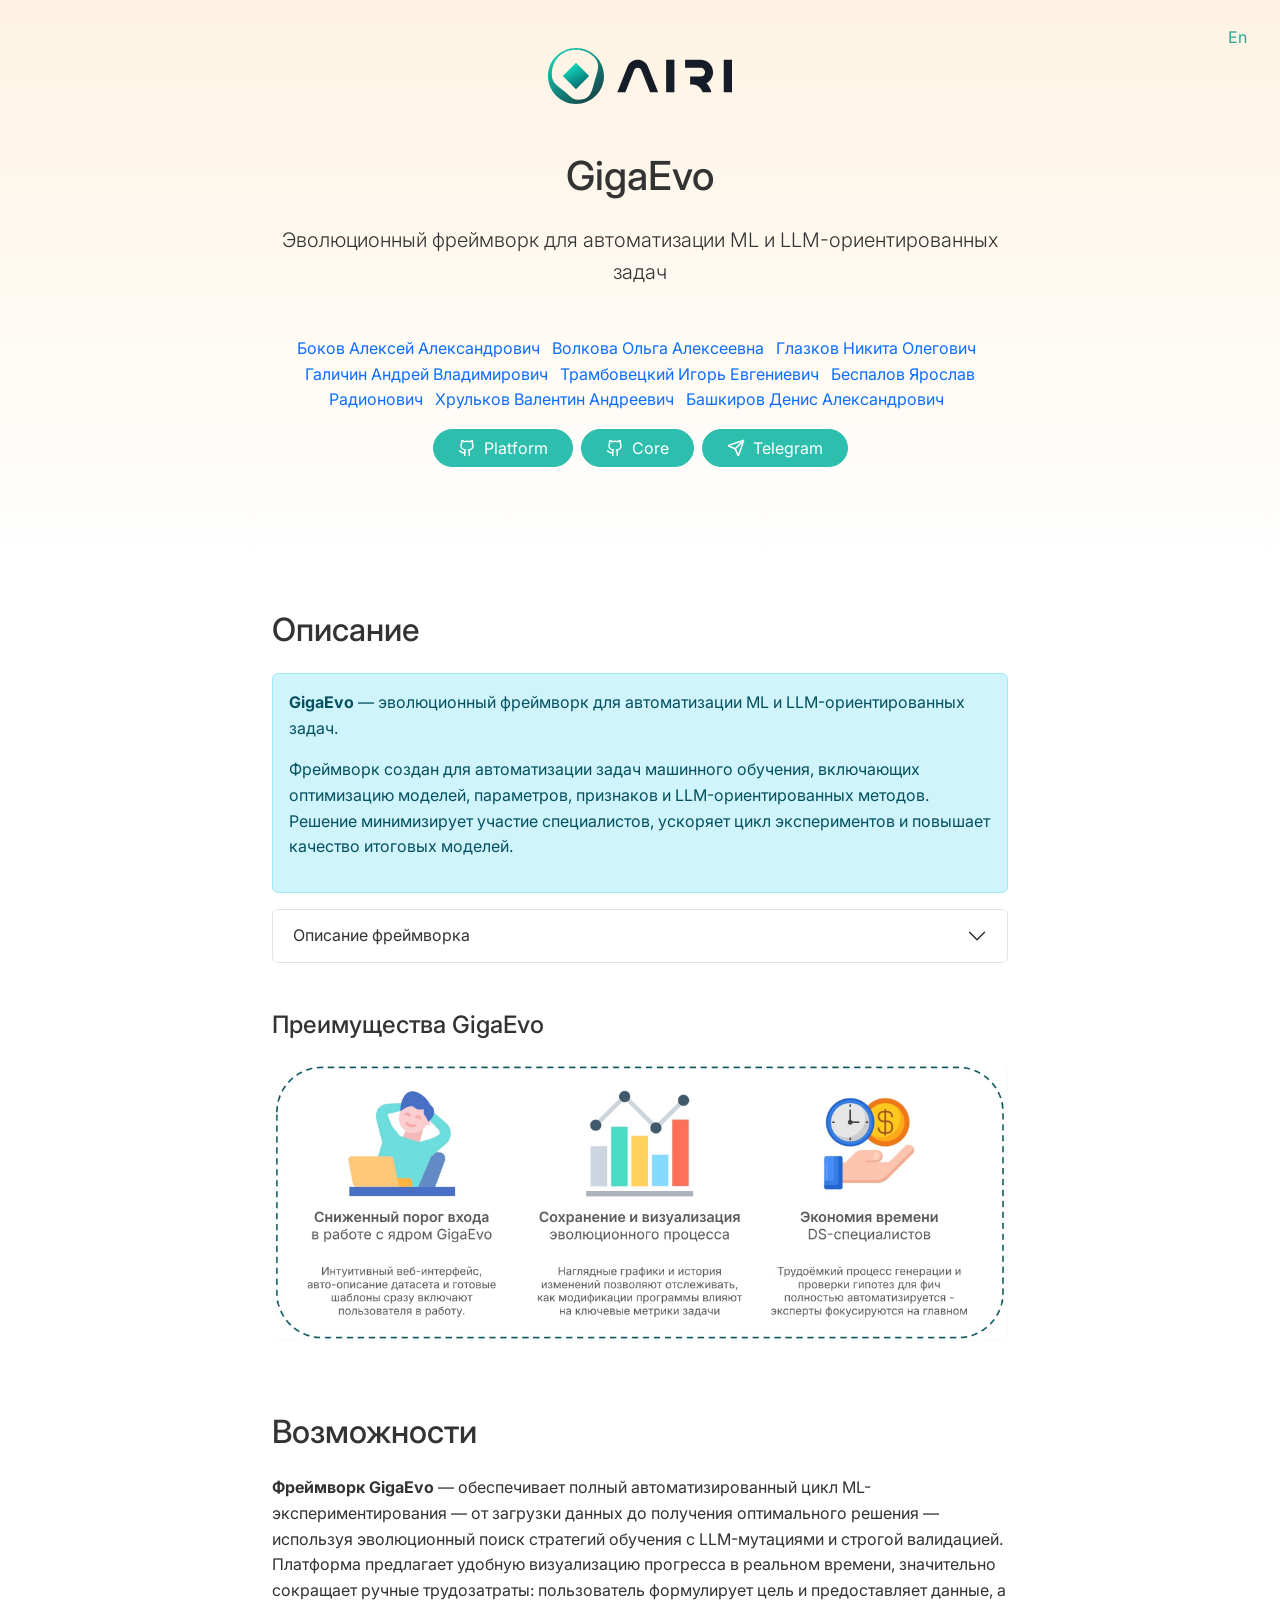
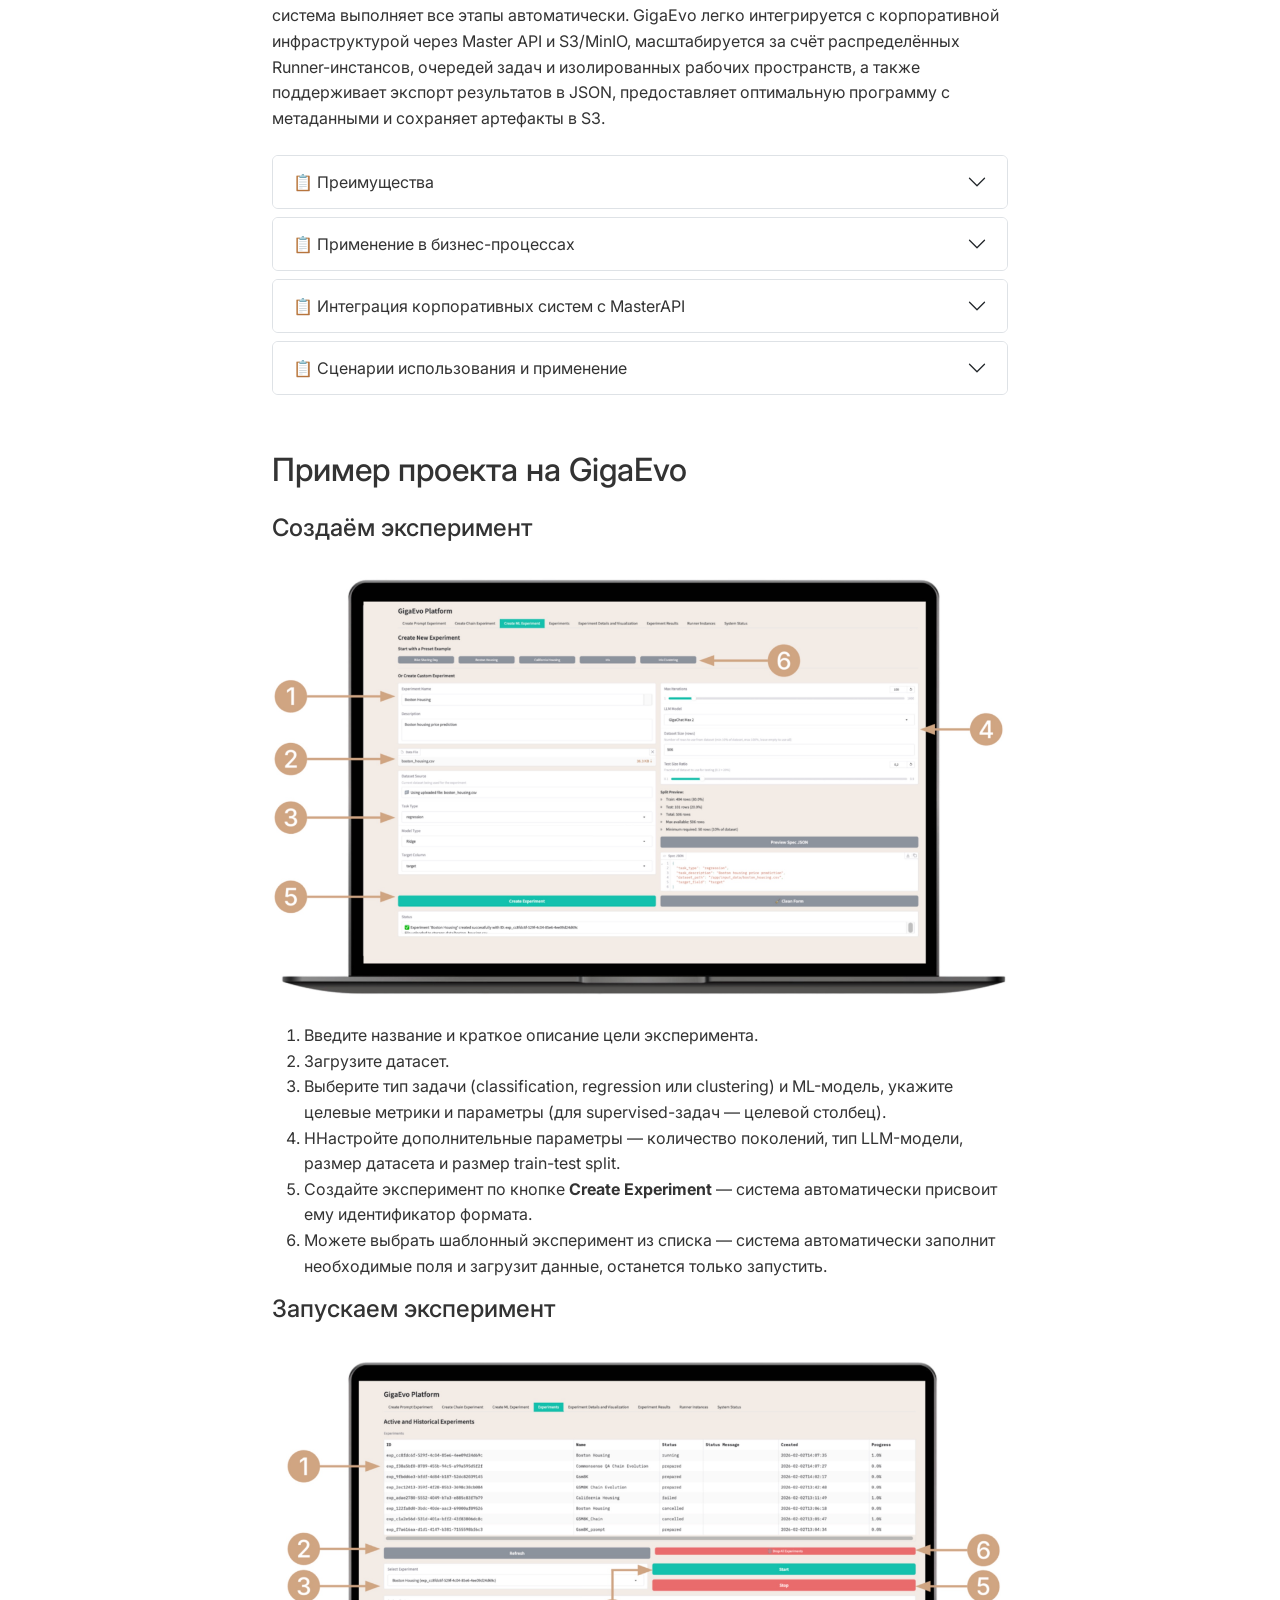
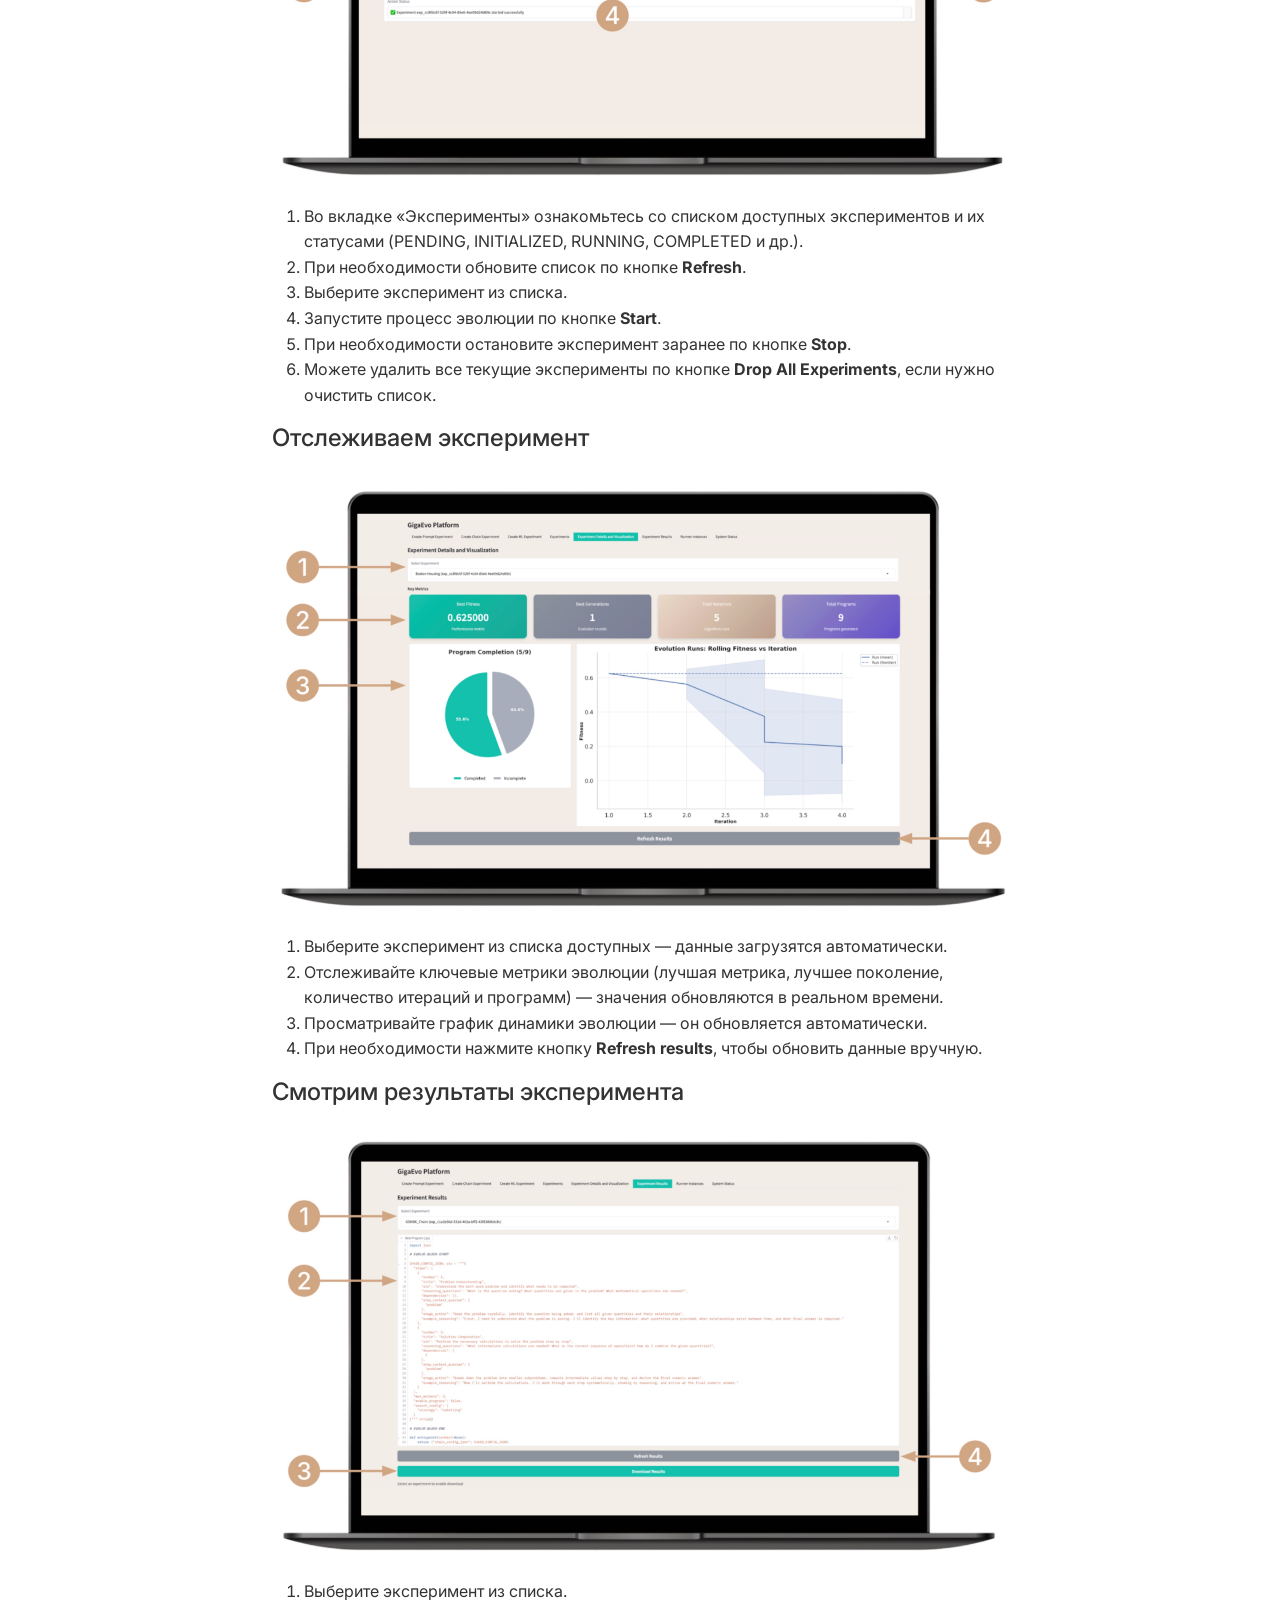
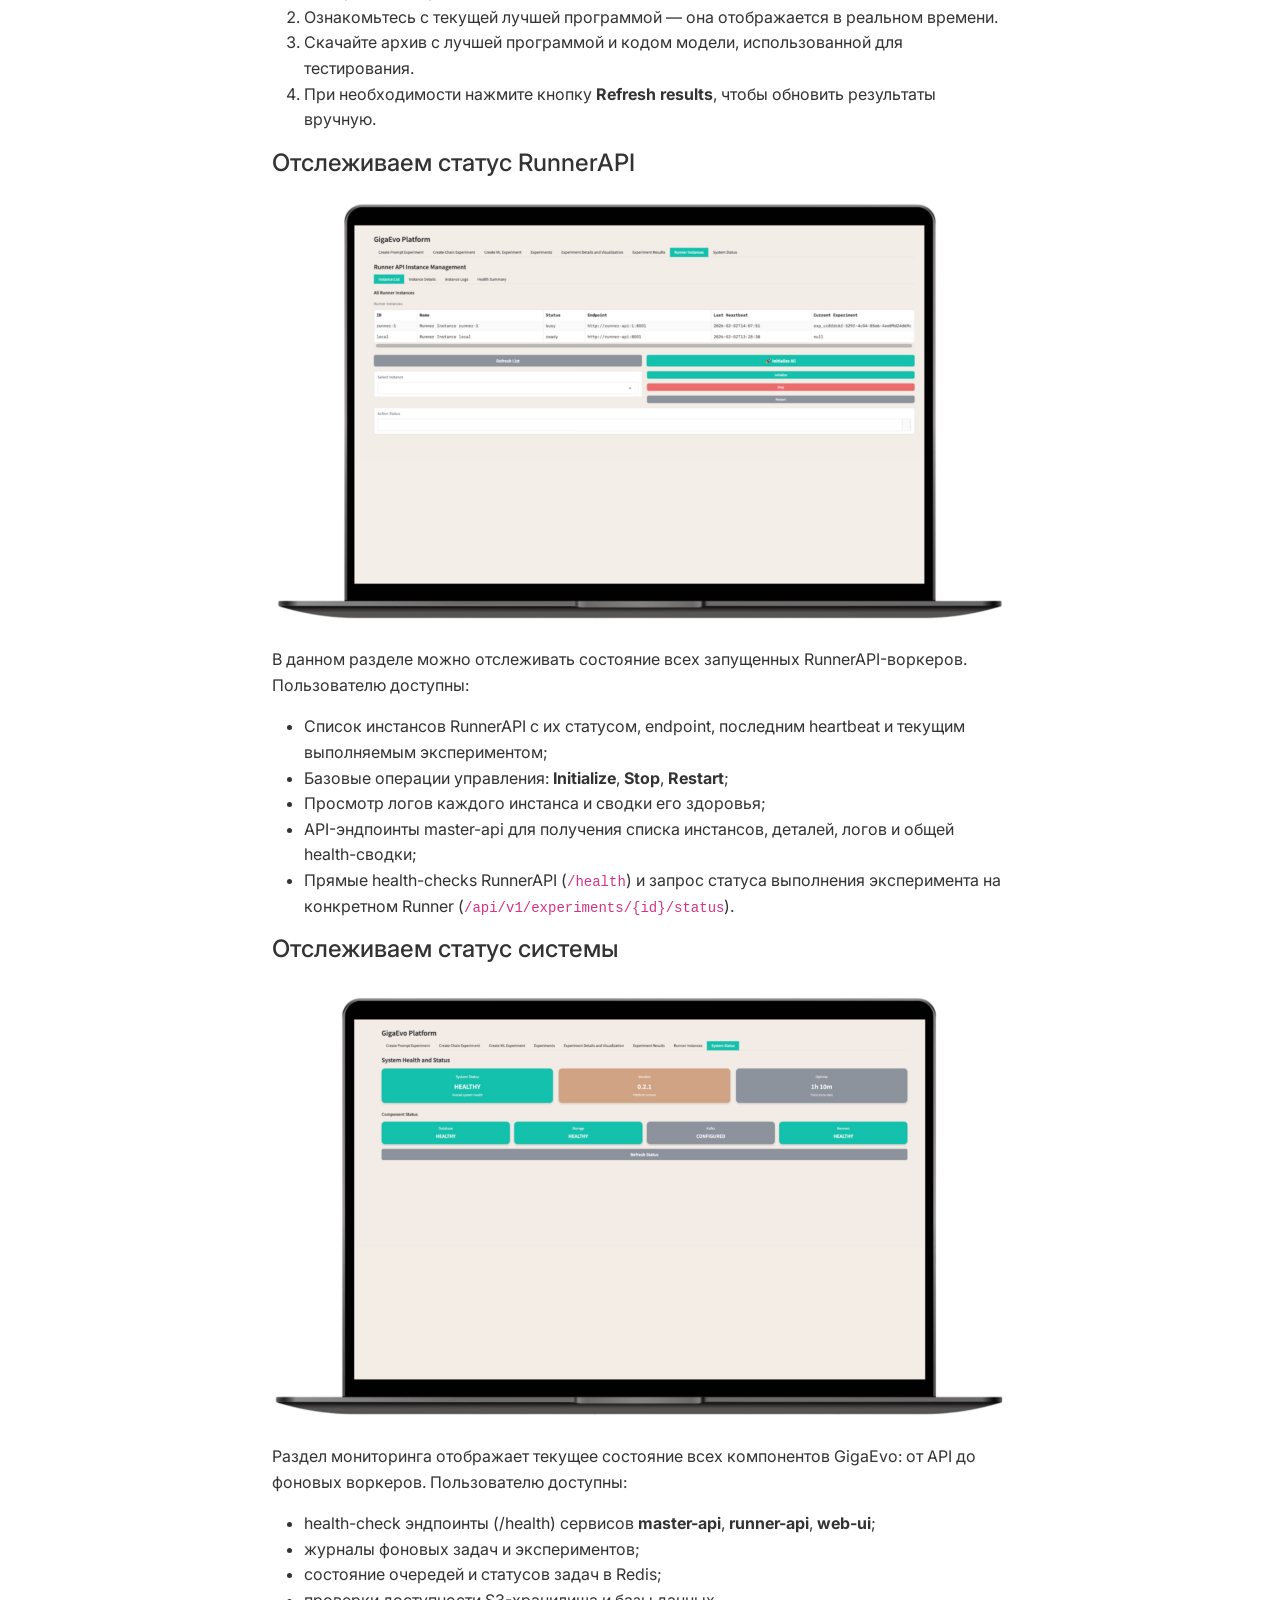
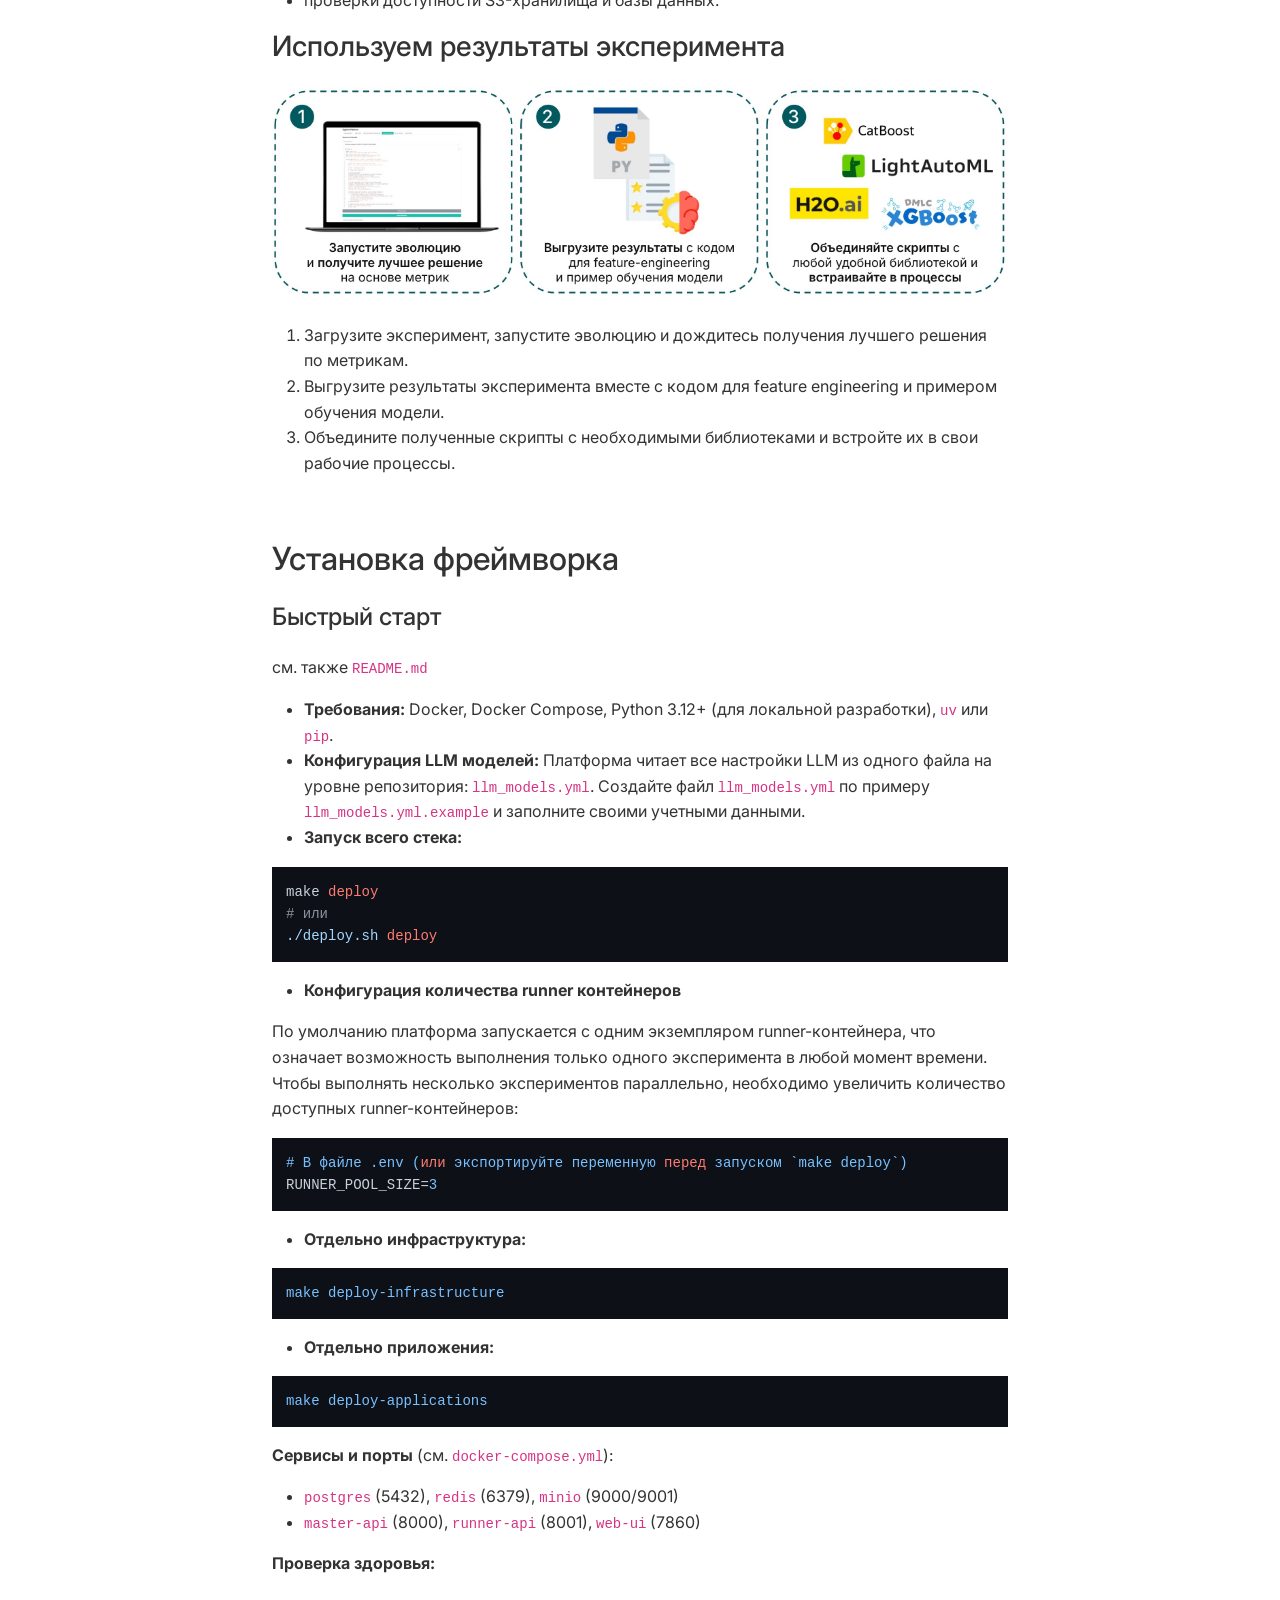
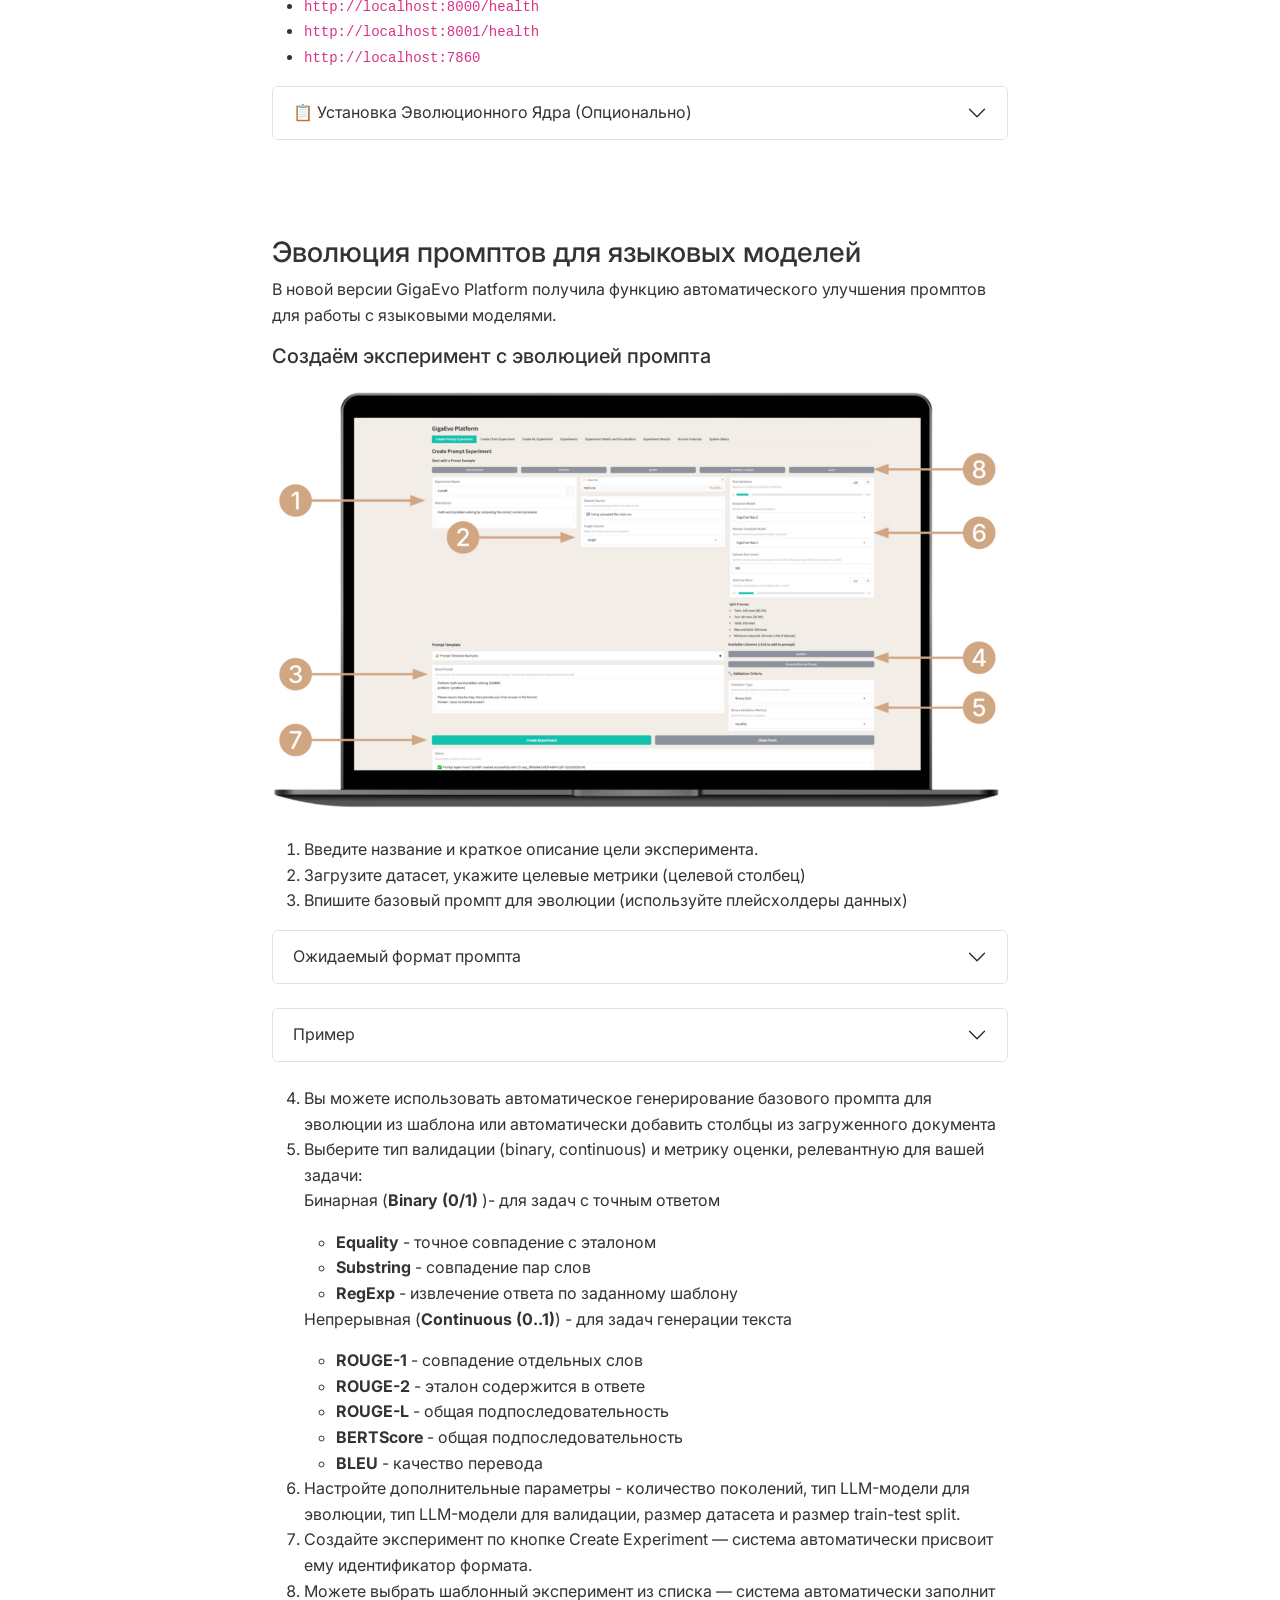
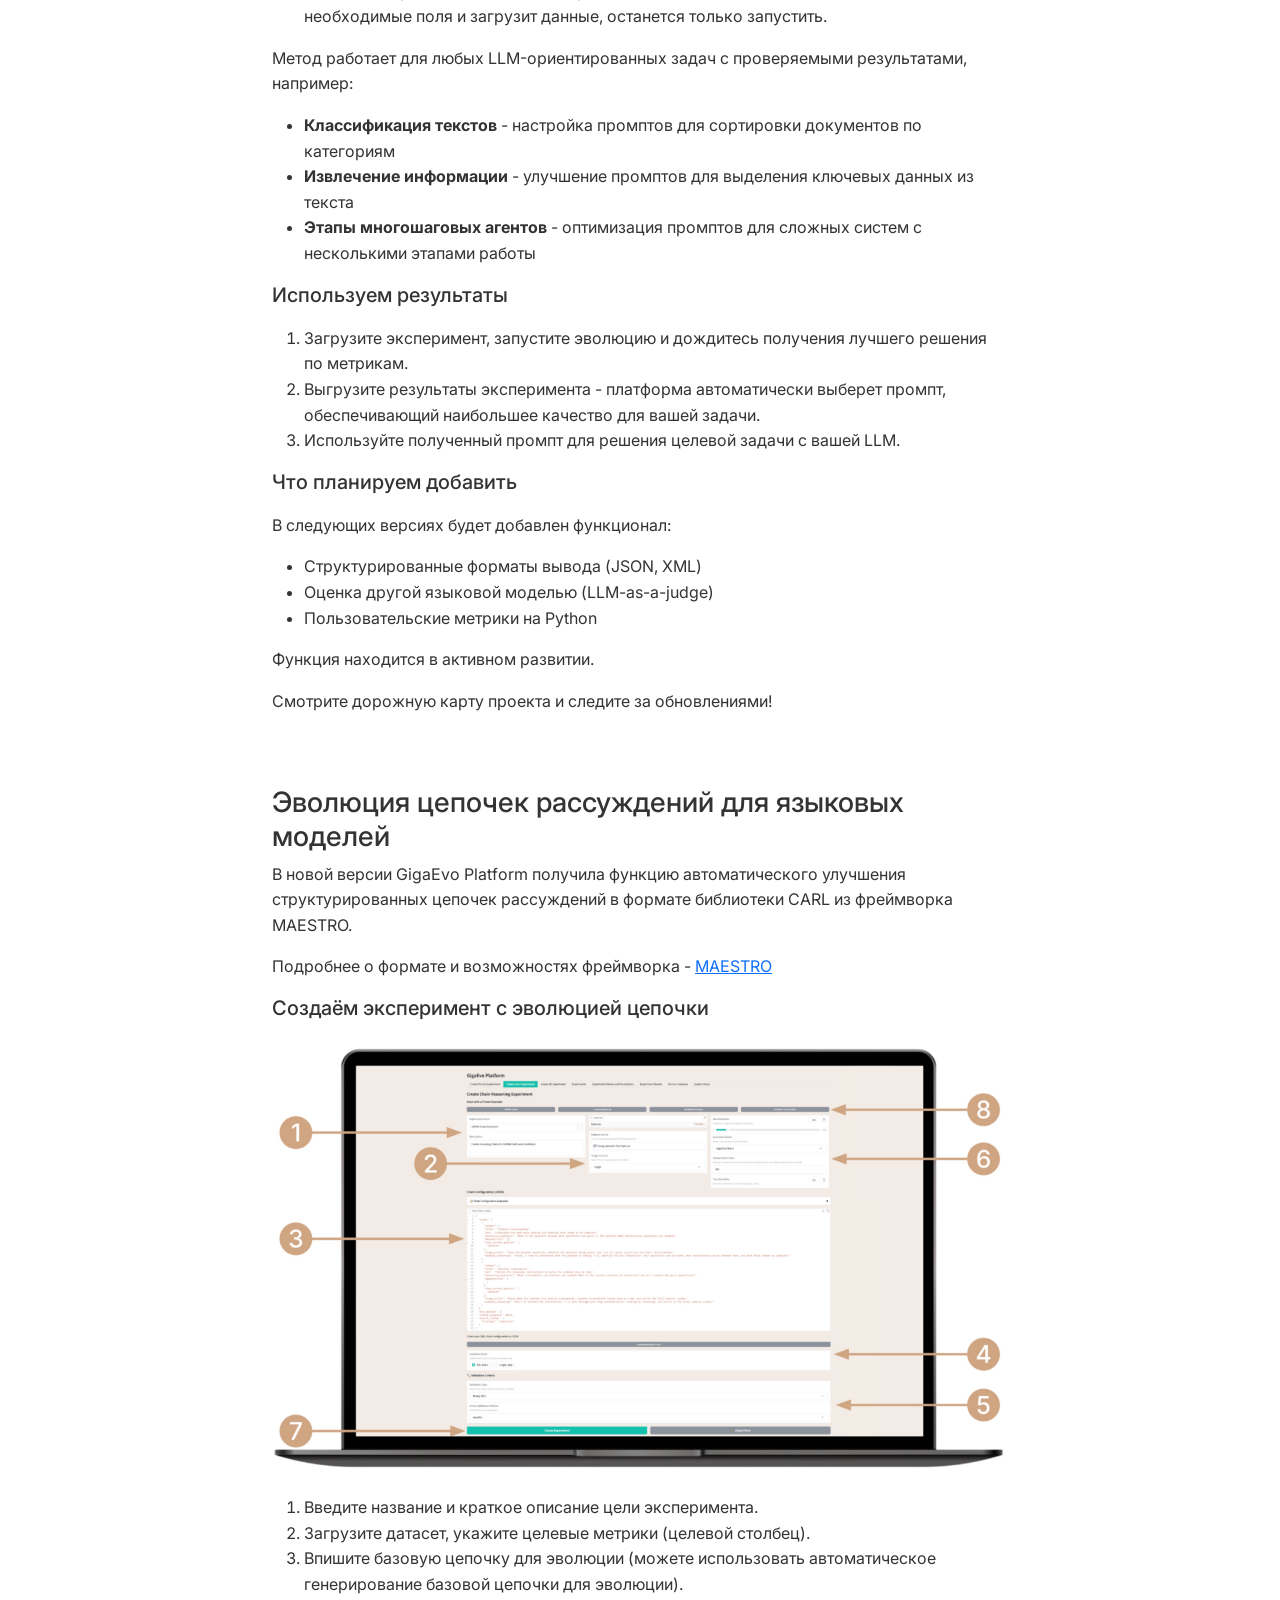
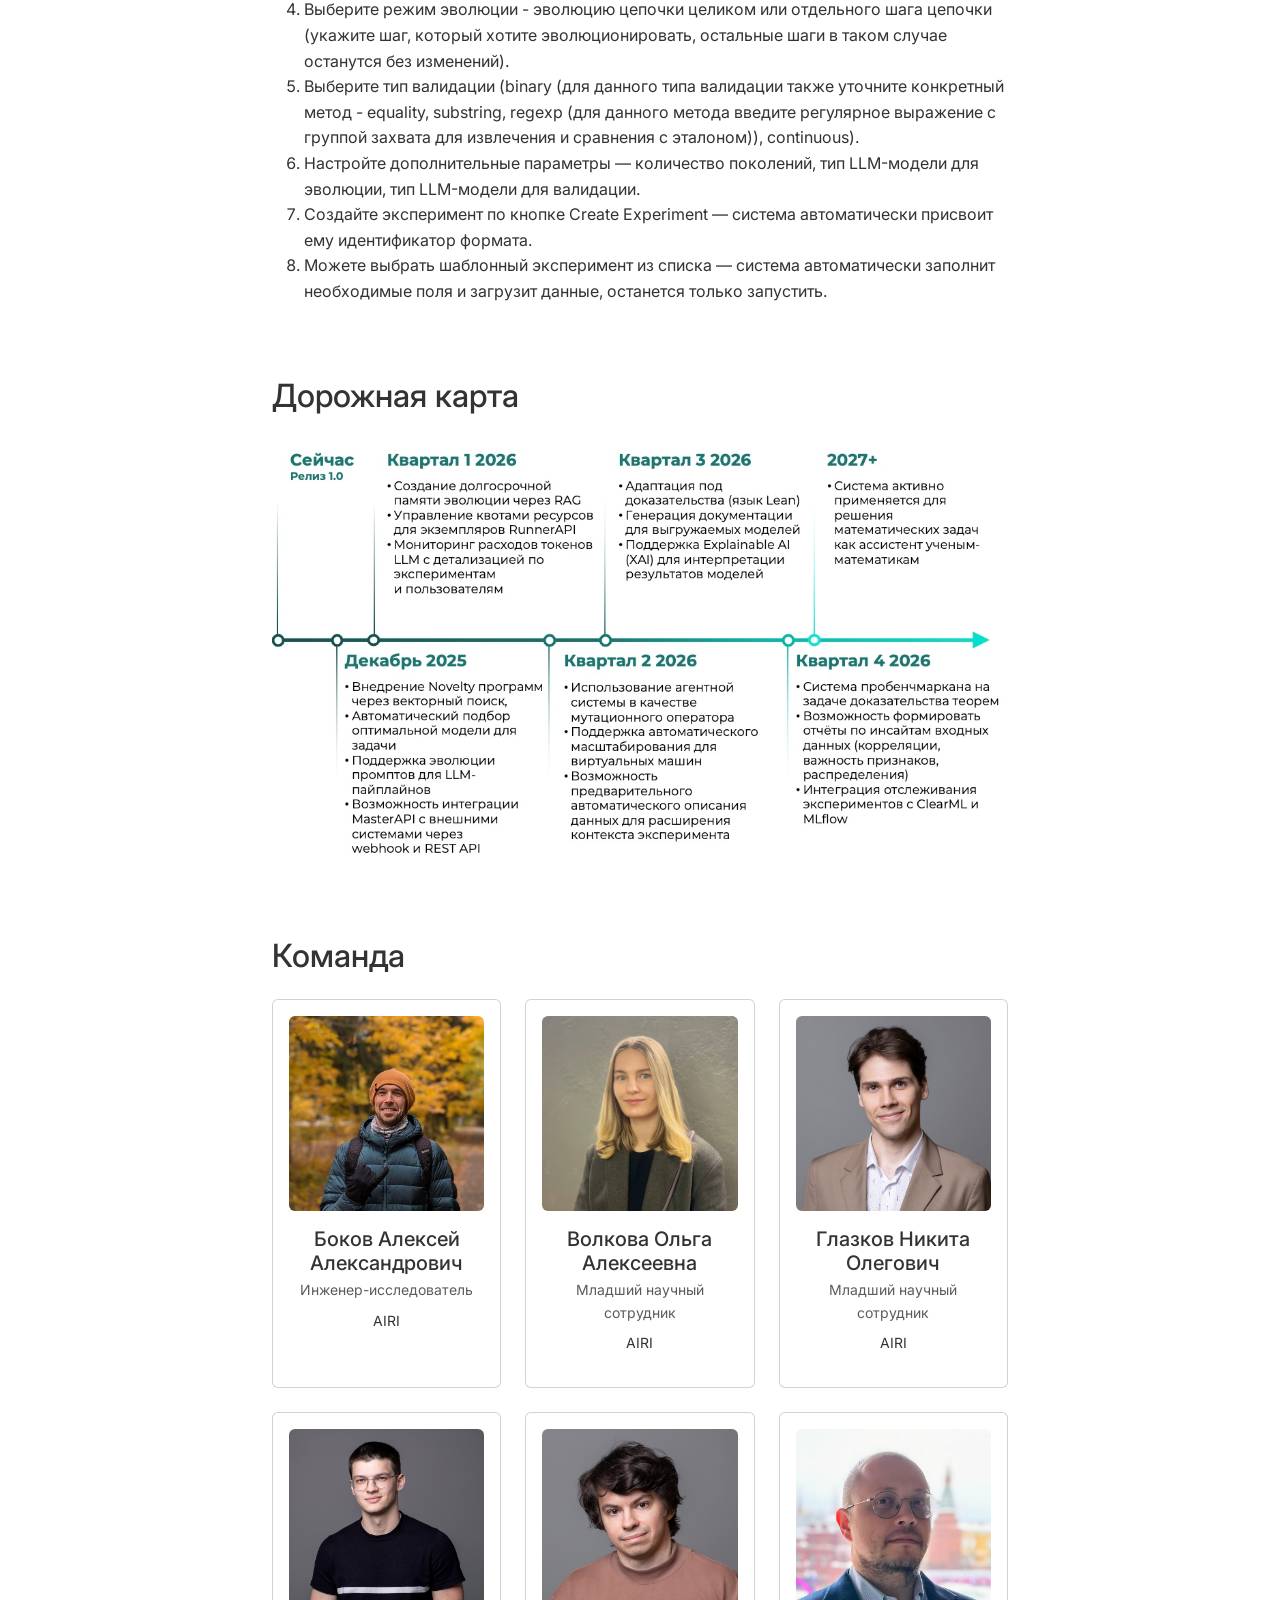
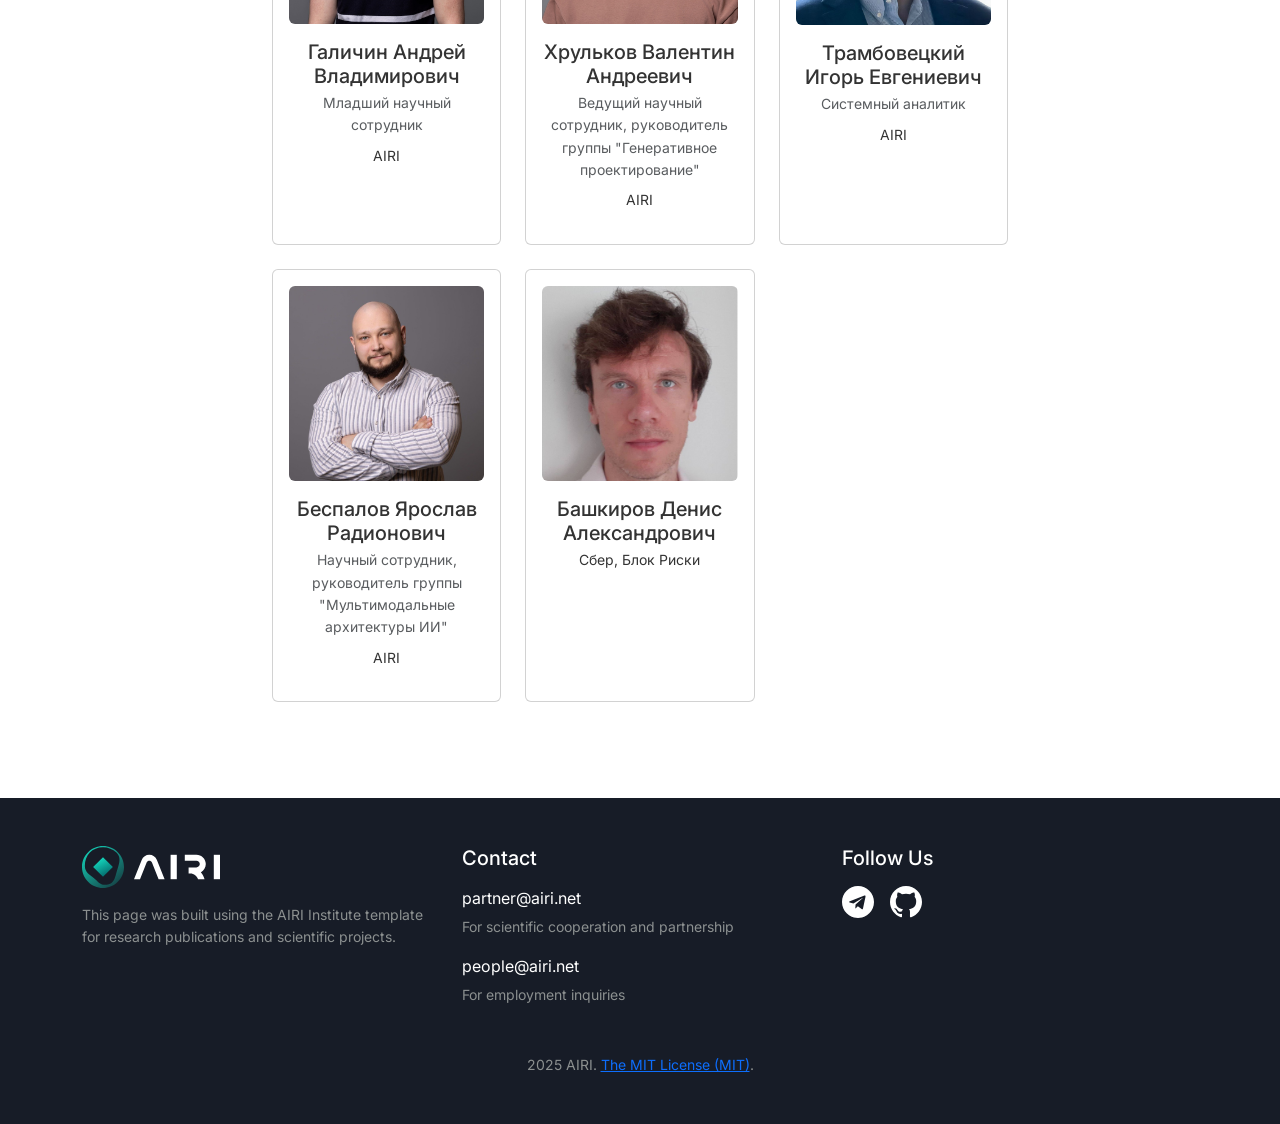
==== commit 24b8a20f: "Release 0.3.0" ====
--- a/docs/index.html
+++ b/docs/index.html
@@ -110,6 +110,7 @@
                 <a class="nav-link" href="#ui-usage">Пример проекта на GigaEvo</a>
                 <a class="nav-link" href="#installation">Установка GigaEvo</a>
                 <a class="nav-link" href="#evolution">Эволюция промптов для языковых моделей</a>
+                <a class="nav-link" href="#evolution_chain">Эволюция цепочек рассуждений для языковых моделей</a>
                 <a class="nav-link" href="#roadmap">Дорожная карта</a>
                 <a class="nav-link" href="#team">Команда</a>
             </nav>
@@ -387,8 +388,8 @@
                                 <ol>
                                     <li>Введите название и краткое описание цели эксперимента.</li>
                                     <li>Загрузите датасет.</li>
-                                    <li>Выберите тип задачи (classification, regression или clustering), укажите целевые метрики и параметры (для supervised-задач — целевой столбец).</li>
-                                    <li>Настройте дополнительные параметры — количество поколений, тип LLM-модели и другие опции.</li>
+                                    <li>Выберите тип задачи (classification, regression или clustering) и ML-модель, укажите целевые метрики и параметры (для supervised-задач — целевой столбец).</li>
+                                    <li>ННастройте дополнительные параметры — количество поколений, тип LLM-модели, размер датасета и размер train-test split. </li>
                                     <li>Создайте эксперимент по кнопке <b>Create Experiment</b> — система автоматически присвоит ему идентификатор формата.</li>
                                     <li>Можете выбрать шаблонный эксперимент из списка — система автоматически заполнит необходимые поля и загрузит данные, останется только запустить.</li>
                                 </ol>
@@ -553,6 +554,15 @@
                                 <pre><code>make deploy
 # или
 ./deploy.sh deploy</code></pre>
+
+                                <ul>
+                                    <li><strong>Конфигурация количества runner контейнеров</strong></li>
+                                </ul>
+
+                                <p>По умолчанию платформа запускается с одним экземпляром runner-контейнера, что означает возможность выполнения только одного эксперимента в любой момент времени. Чтобы выполнять несколько экспериментов параллельно, необходимо увеличить количество доступных runner-контейнеров:</p>
+
+                                <pre><code># В файле .env (или экспортируйте переменную перед запуском `make deploy`)
+RUNNER_POOL_SIZE=3</code></pre>
 
                                 <ul>
                                     <li><strong>Отдельно инфраструктура:</strong></li>
@@ -970,7 +980,7 @@
                                             <li><strong>BLEU</strong> - качество перевода</li>
                                         </ul>
                                     </li>
-                                    <li>Настройте дополнительные параметры - количество поколений, тип LLM-модели для эволюции, тип LLM-модели для валидации.</li>
+                                    <li>Настройте дополнительные параметры - количество поколений, тип LLM-модели для эволюции, тип LLM-модели для валидации, размер датасета и размер train-test split.</li>
                                     <li>Создайте эксперимент по кнопке Create Experiment — система автоматически присвоит ему идентификатор формата.</li>
                                     <li>Можете выбрать шаблонный эксперимент из списка — система автоматически заполнит необходимые поля и загрузит данные, останется только запустить.</li>
                                 </ol>
@@ -1002,6 +1012,46 @@
 
                                 <p>Функция находится в активном развитии.</p>
                                 <p>Смотрите дорожную карту проекта и следите за обновлениями!</p>
+                            </div> 
+                        </div>
+                    </div>
+                </div>
+            </section>
+
+            <!-- Эволюция -->
+            <section class="mb-5" id="evolution_chain">
+                <div class="container">
+                    <div class="row justify-content-center">
+                        <div class="col-lg-8">                            
+                            <!-- Основной заголовок секции -->
+                            <h3 class="mb-2">Эволюция цепочек рассуждений для языковых моделей</h3> 
+
+                            <!-- Описание -->
+                            <div class="mb-4">   
+                                <p>В новой версии GigaEvo Platform получила функцию автоматического улучшения структурированных цепочек рассуждений в формате библиотеки CARL из фреймворка MAESTRO. </p>
+                                <p>Подробнее о формате и возможностях фреймворка - <a href="https://airi-institute.github.io/maestro-cover/">MAESTRO</a> </p>
+                                
+                                <h5>Создаём эксперимент с эволюцией цепочки</h5>
+                                <div class="mb-4">   
+                                    <a
+                                        href="images/ui_evolution_chain.jpg"
+                                        data-fancybox="single"
+                                        data-caption="Evolution_Chain UI"
+                                    >
+                                        <img src="images/ui_evolution_chain.jpg" alt="Evolution UI" class="img-fluid rounded" />
+                                    </a>
+                                </div> 
+
+                                <ol>
+                                    <li>Введите название и краткое описание цели эксперимента.</li>
+                                    <li>Загрузите датасет, укажите целевые метрики (целевой столбец).</li>
+                                    <li>Впишите базовую цепочку для эволюции (можете использовать автоматическое генерирование базовой цепочки для эволюции).</li>
+                                    <li>Выберите режим эволюции - эволюцию цепочки целиком или отдельного шага цепочки (укажите шаг, который хотите эволюционировать, остальные шаги в таком случае останутся без изменений).</li>
+                                    <li>Выберите тип валидации (binary (для данного типа валидации также уточните конкретный метод - equality, substring, regexp (для данного метода введите регулярное выражение с группой захвата для извлечения и сравнения с эталоном)), continuous).</li>
+                                    <li>Настройте дополнительные параметры — количество поколений, тип LLM-модели для эволюции, тип LLM-модели для валидации.</li>
+                                    <li>Создайте эксперимент по кнопке Create Experiment — система автоматически присвоит ему идентификатор формата.</li>
+                                    <li>Можете выбрать шаблонный эксперимент из списка — система автоматически заполнит необходимые поля и загрузит данные, останется только запустить.</li>                                    
+                                </ol>
                             </div> 
                         </div>
                     </div>
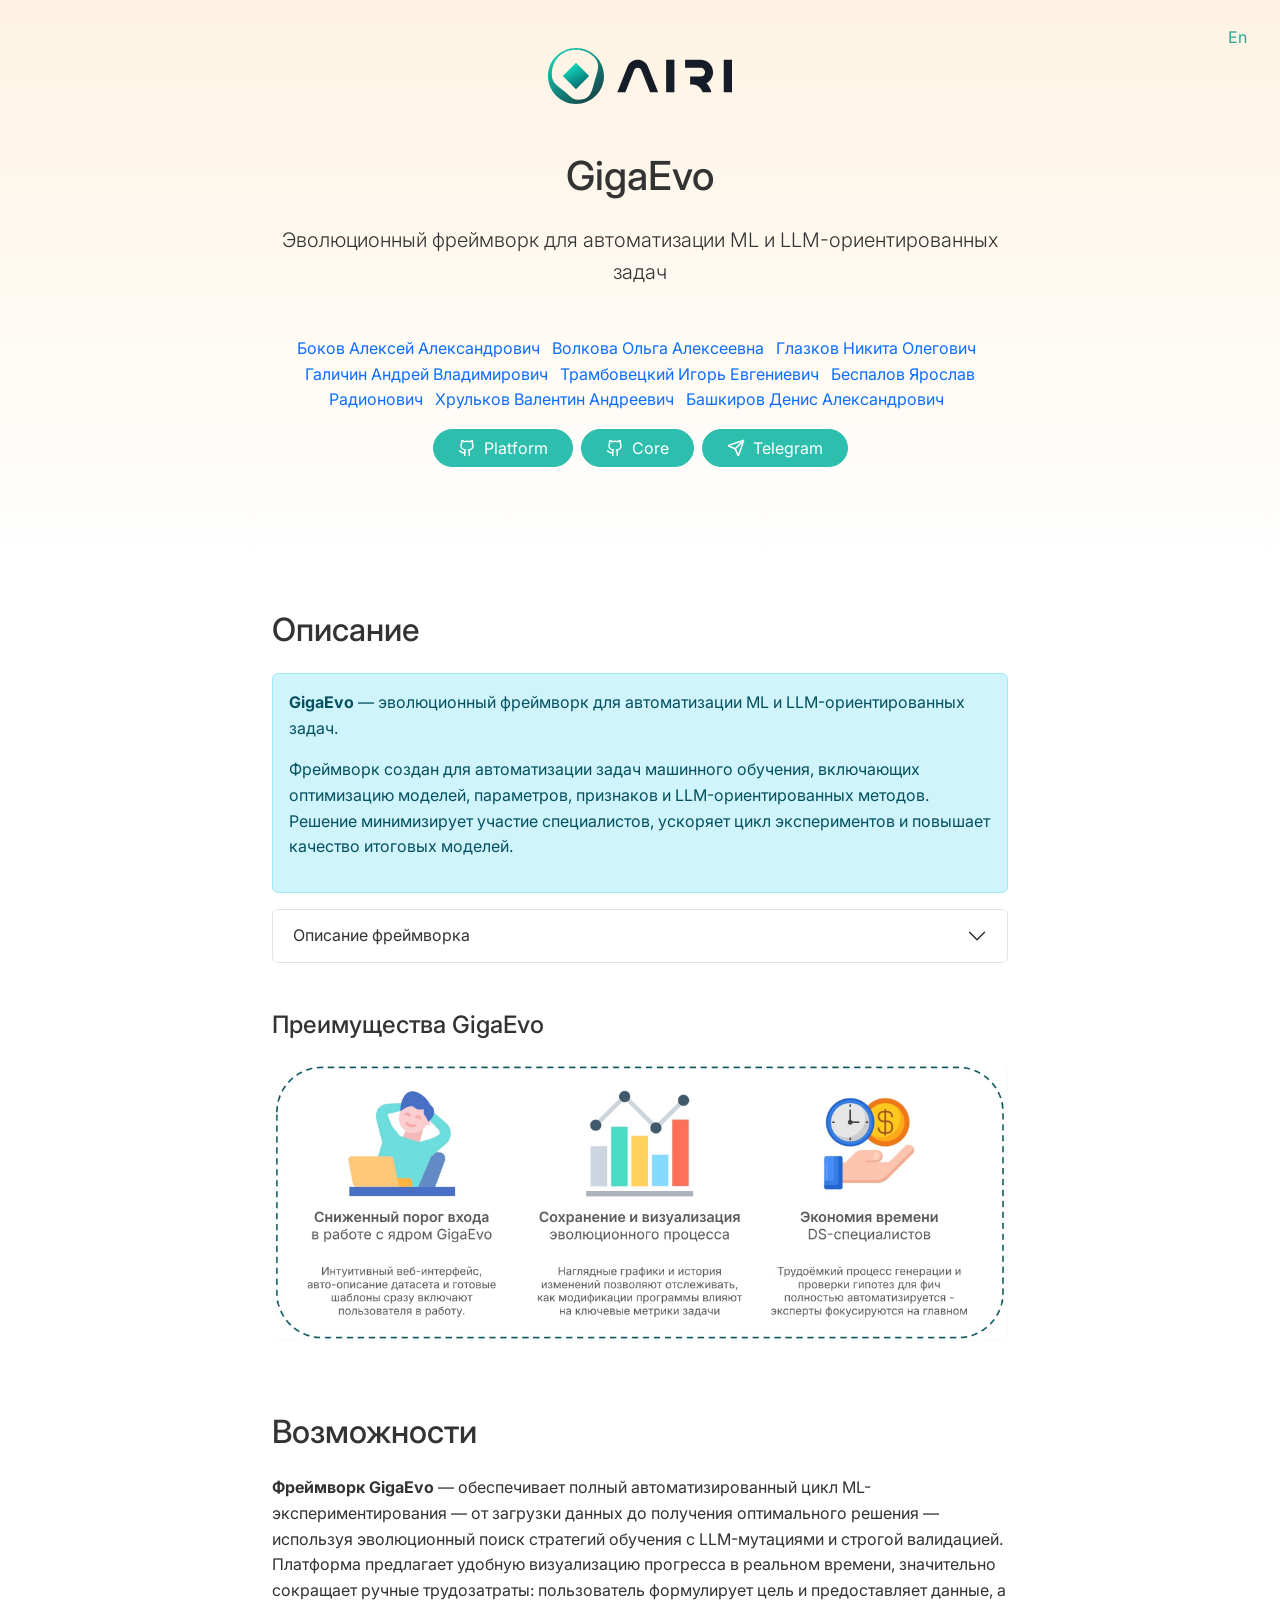
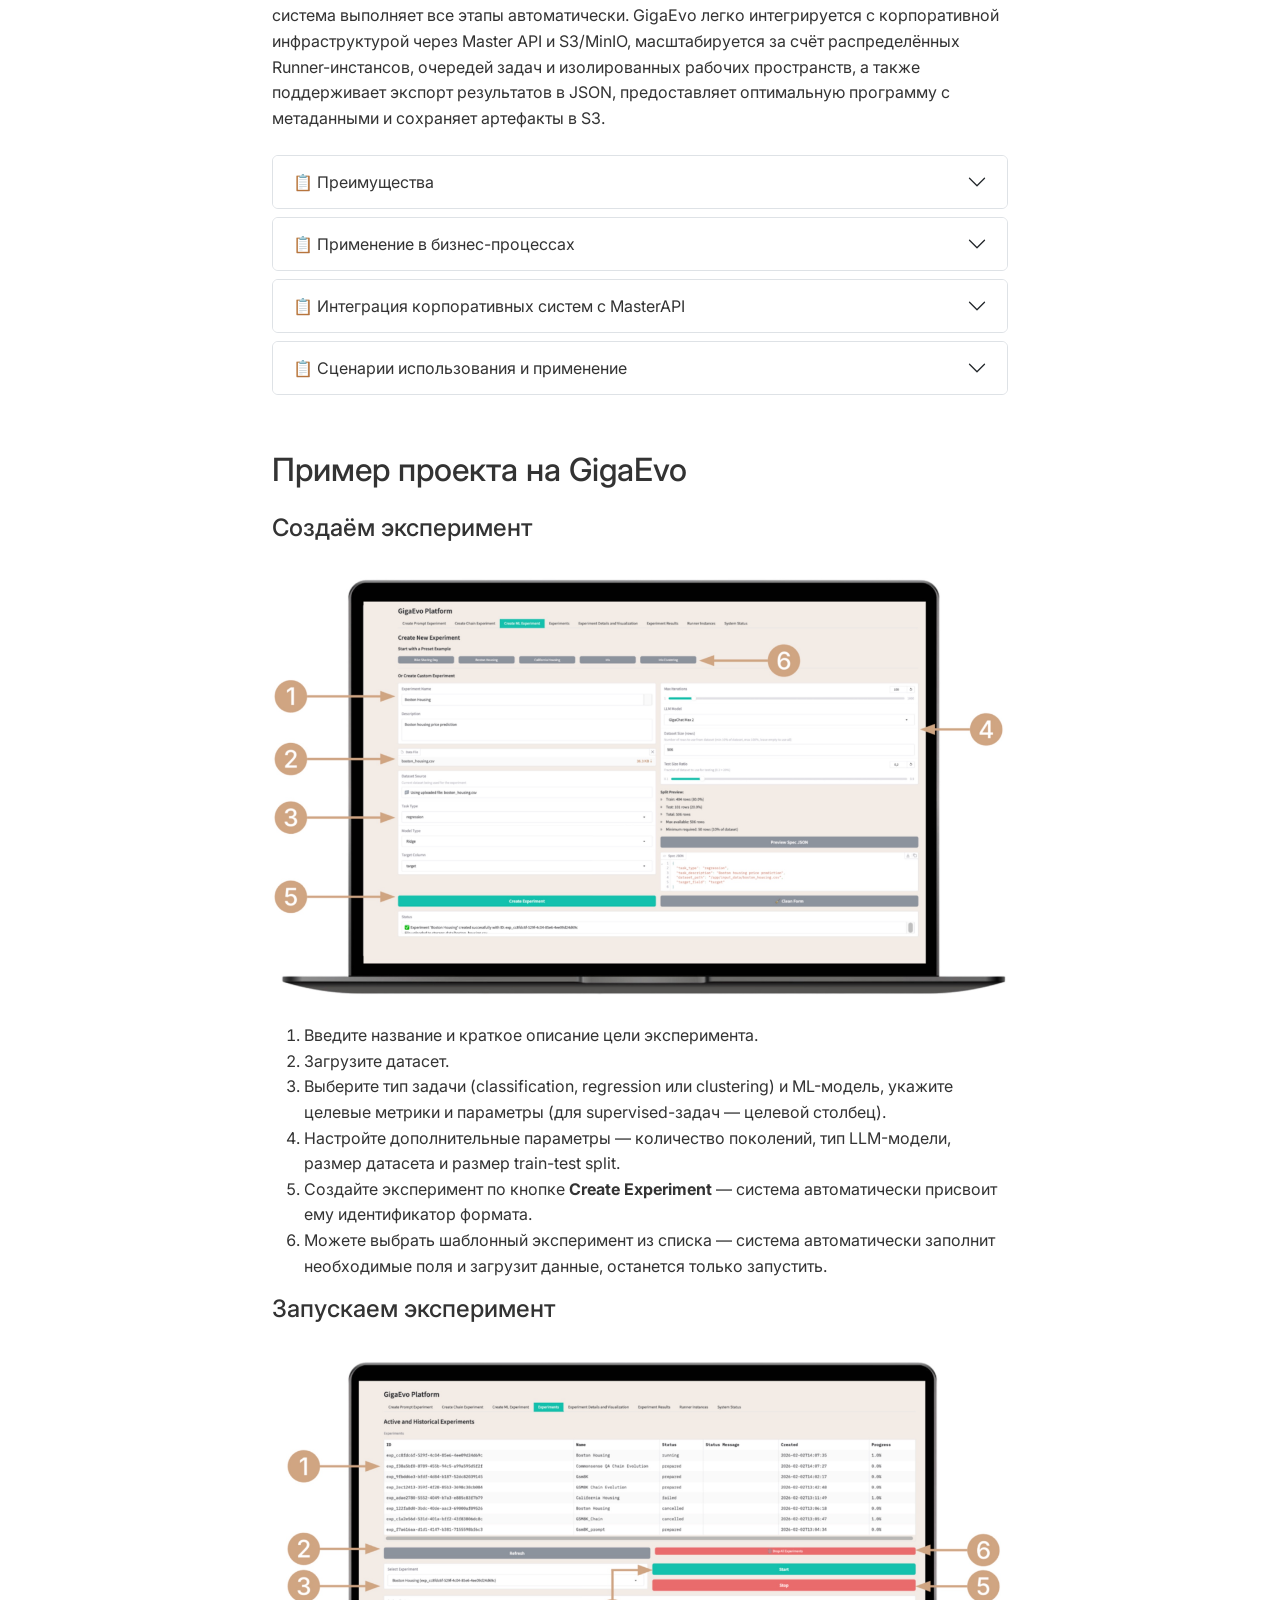
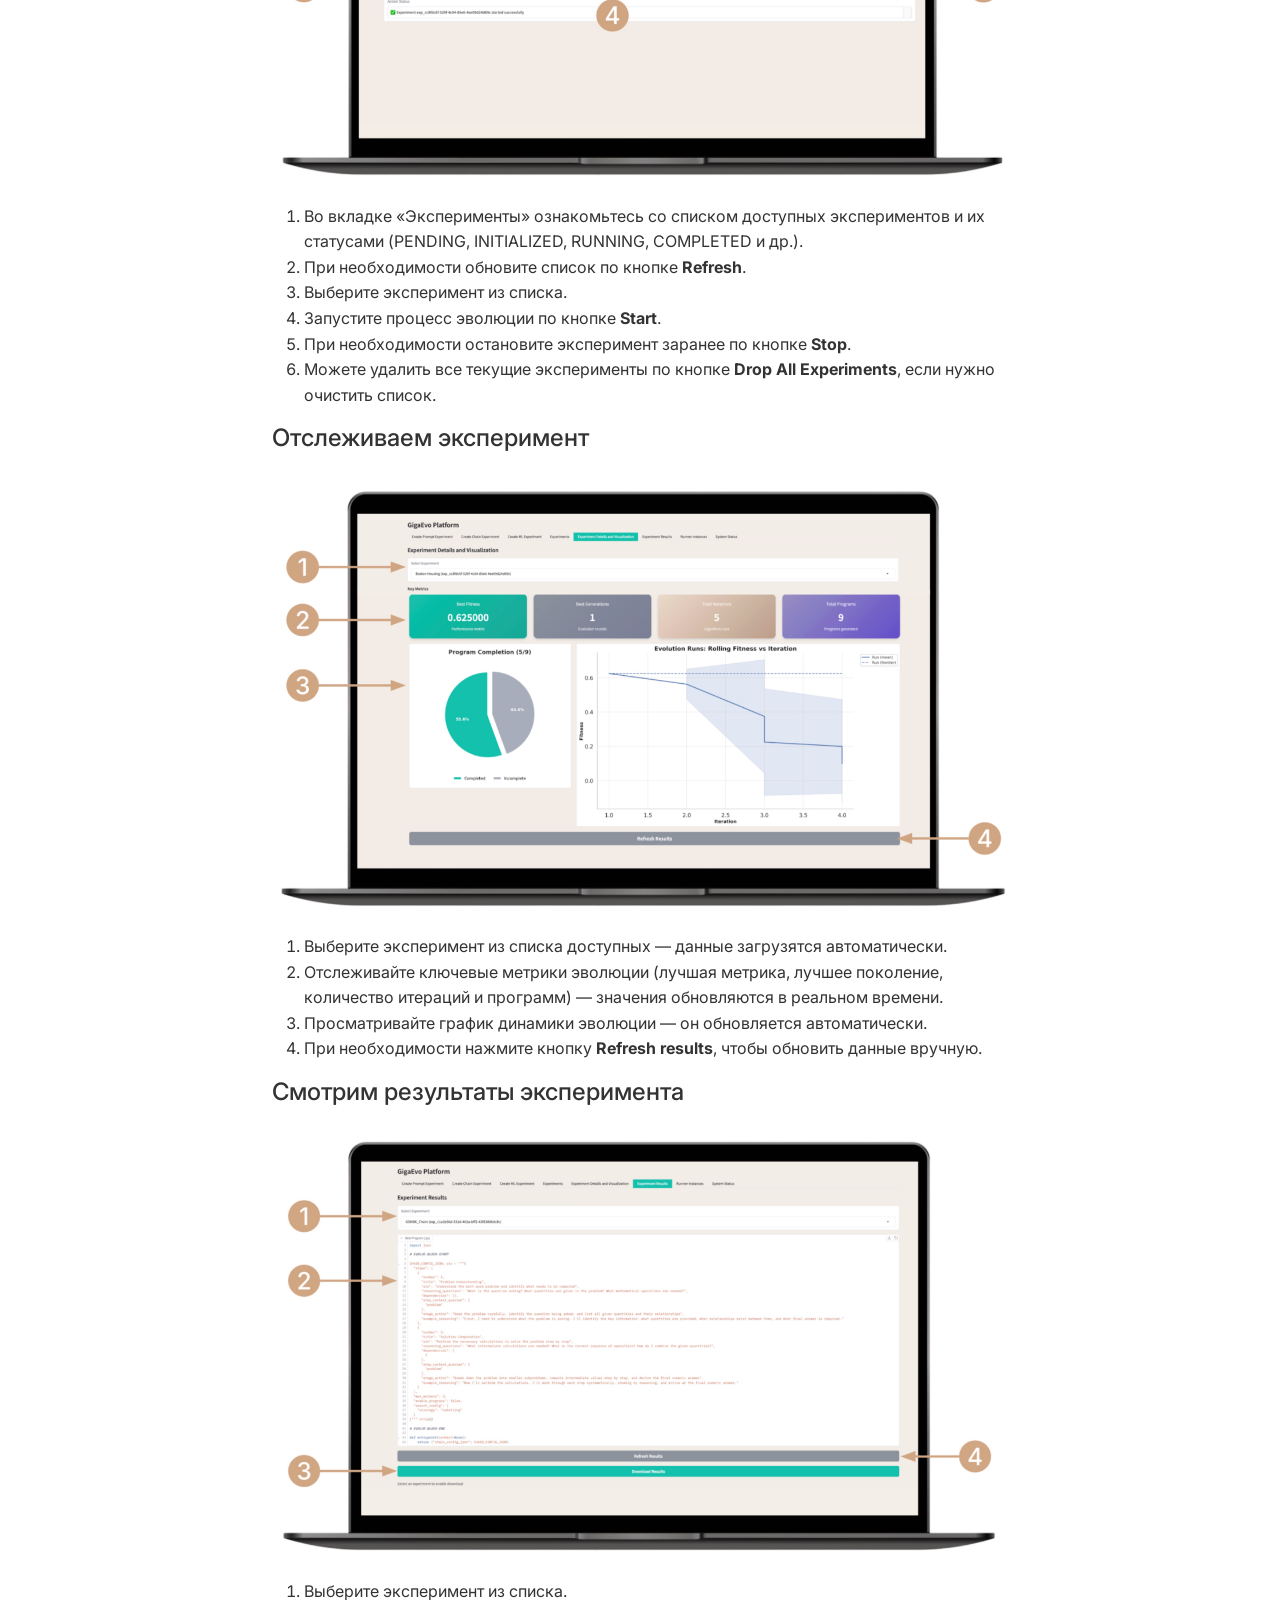
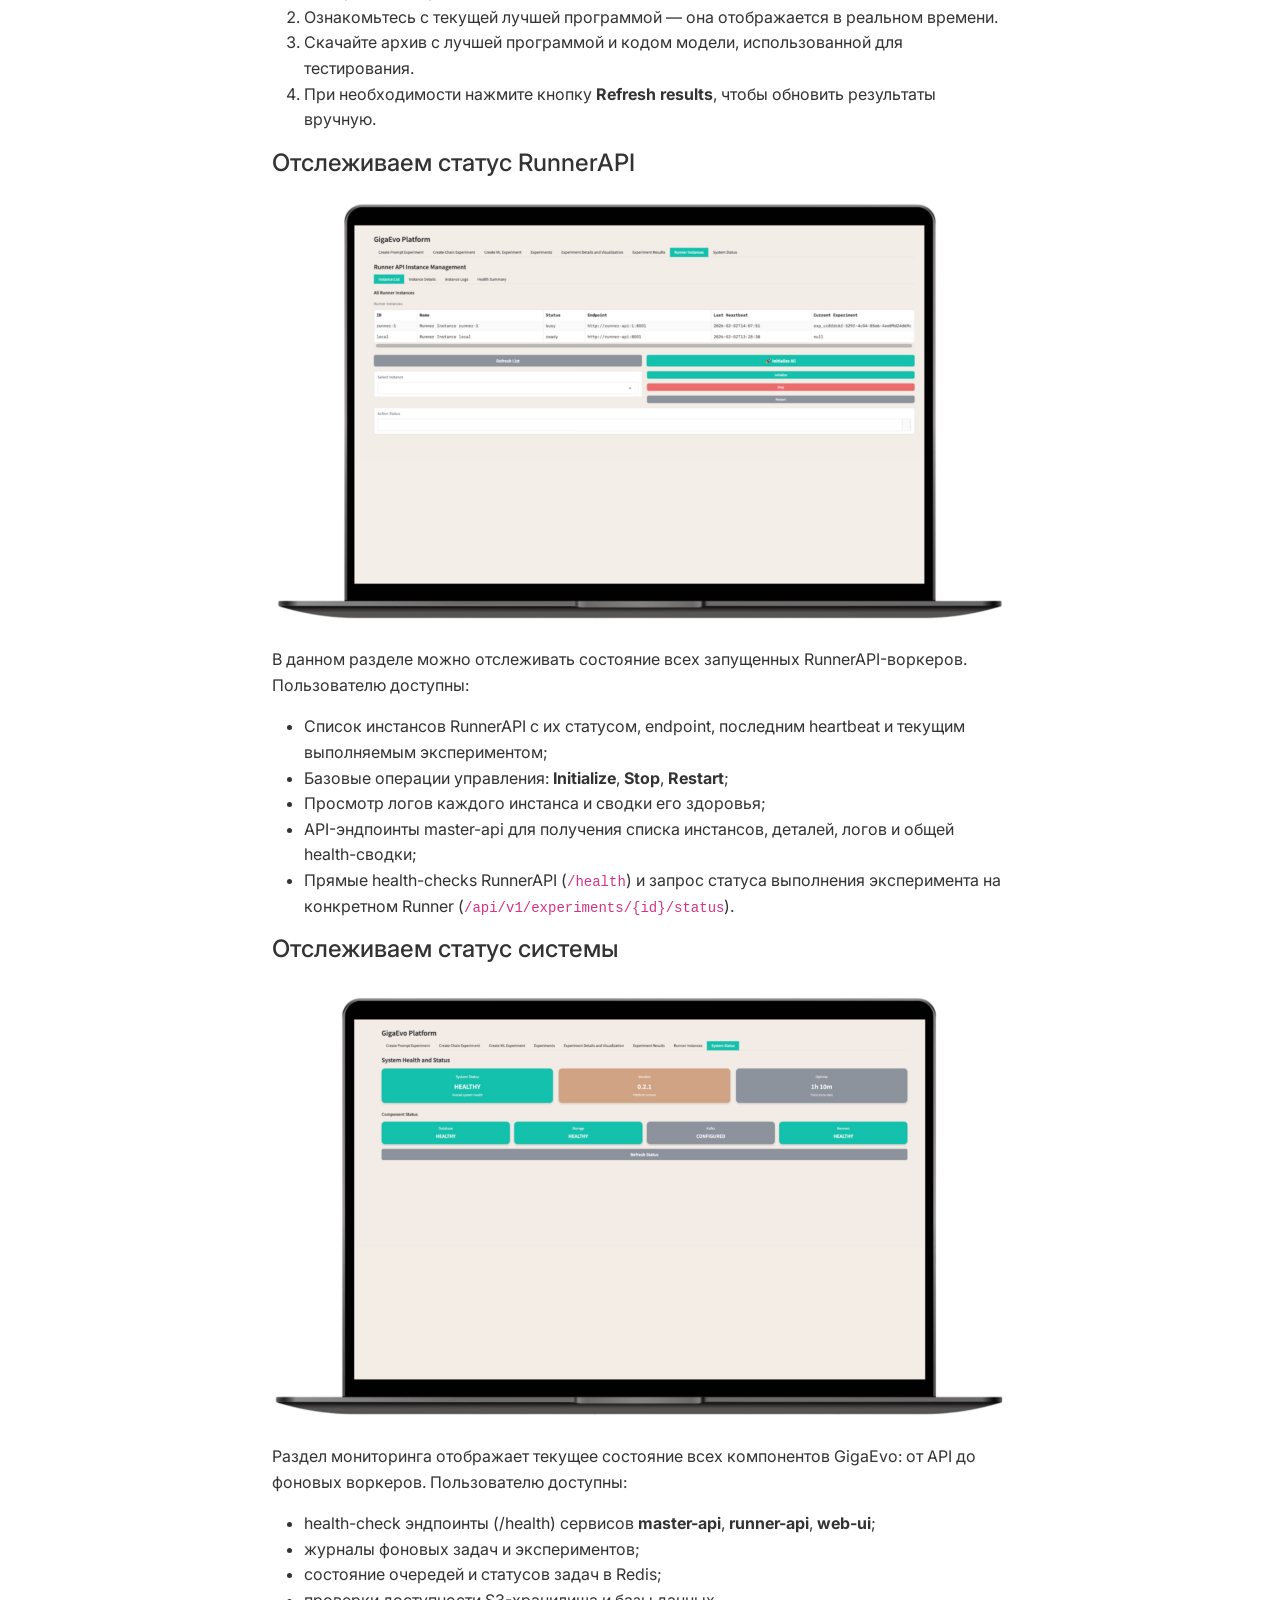
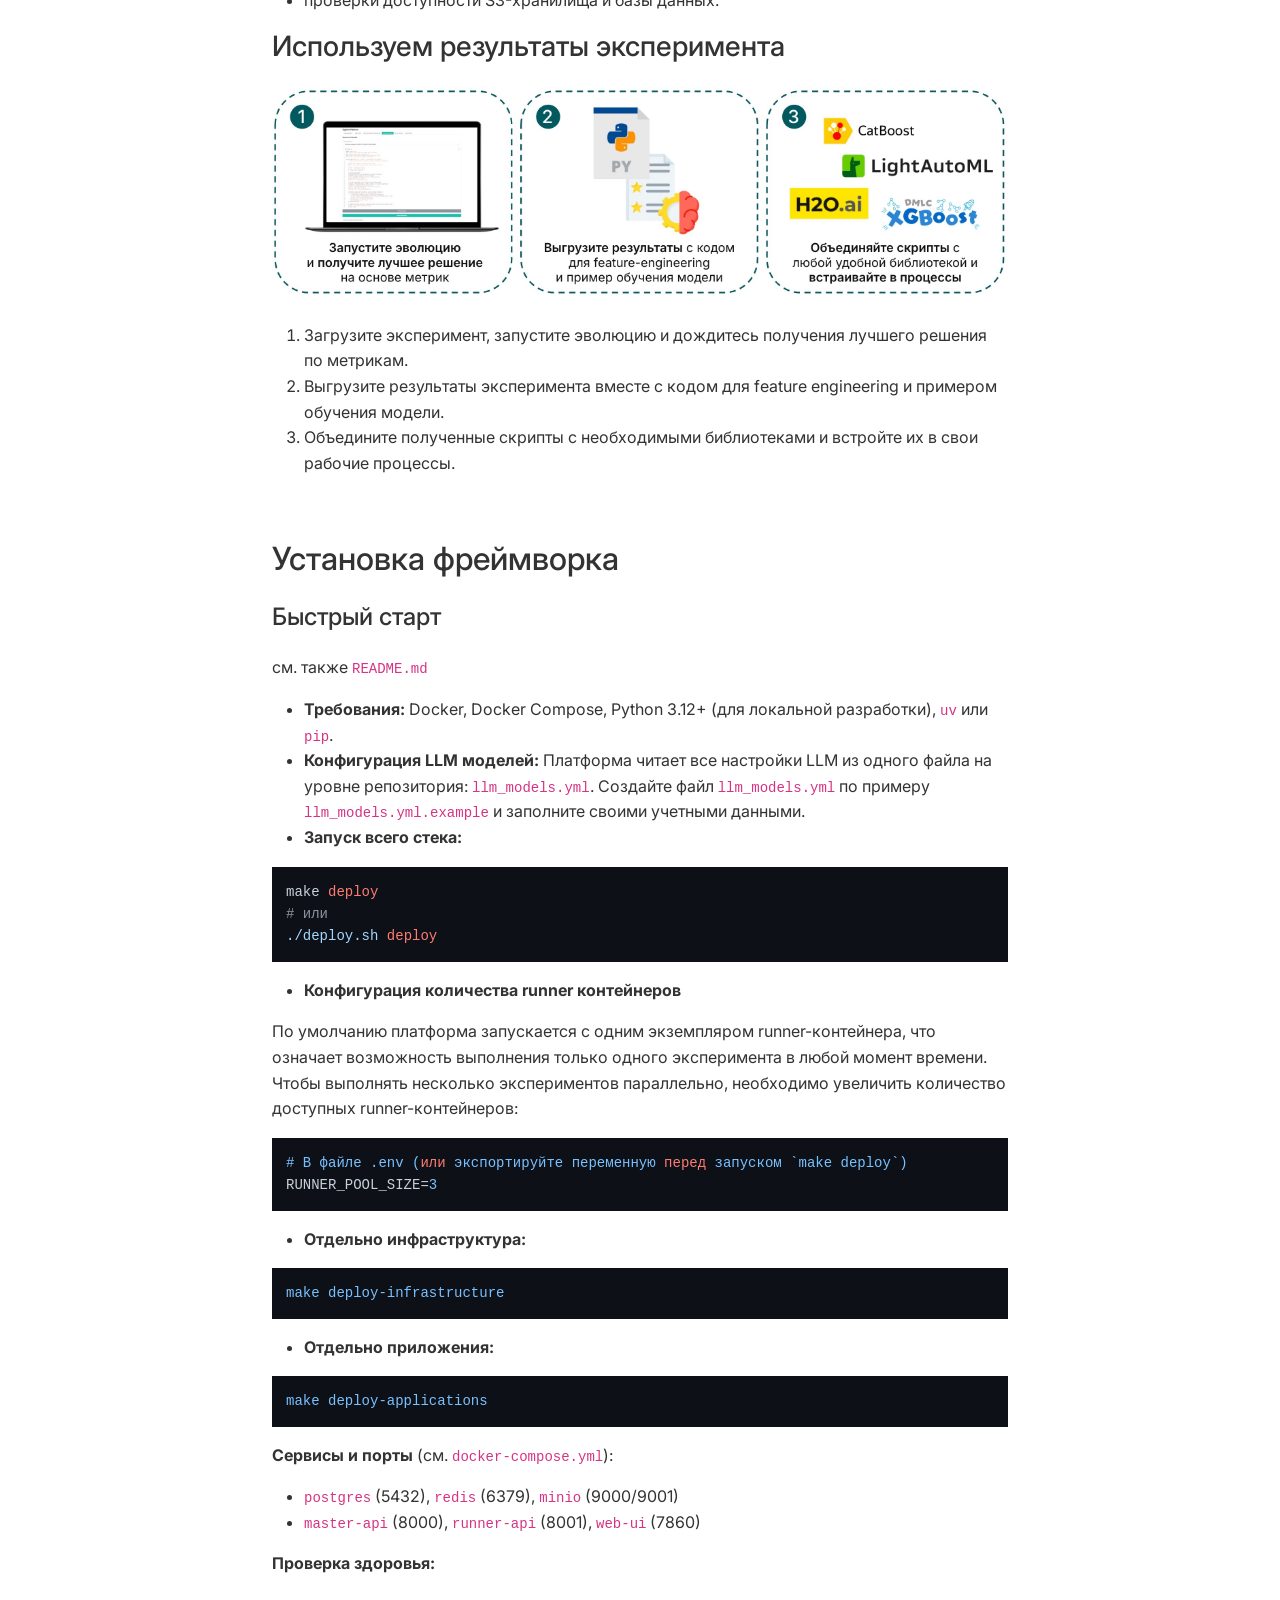
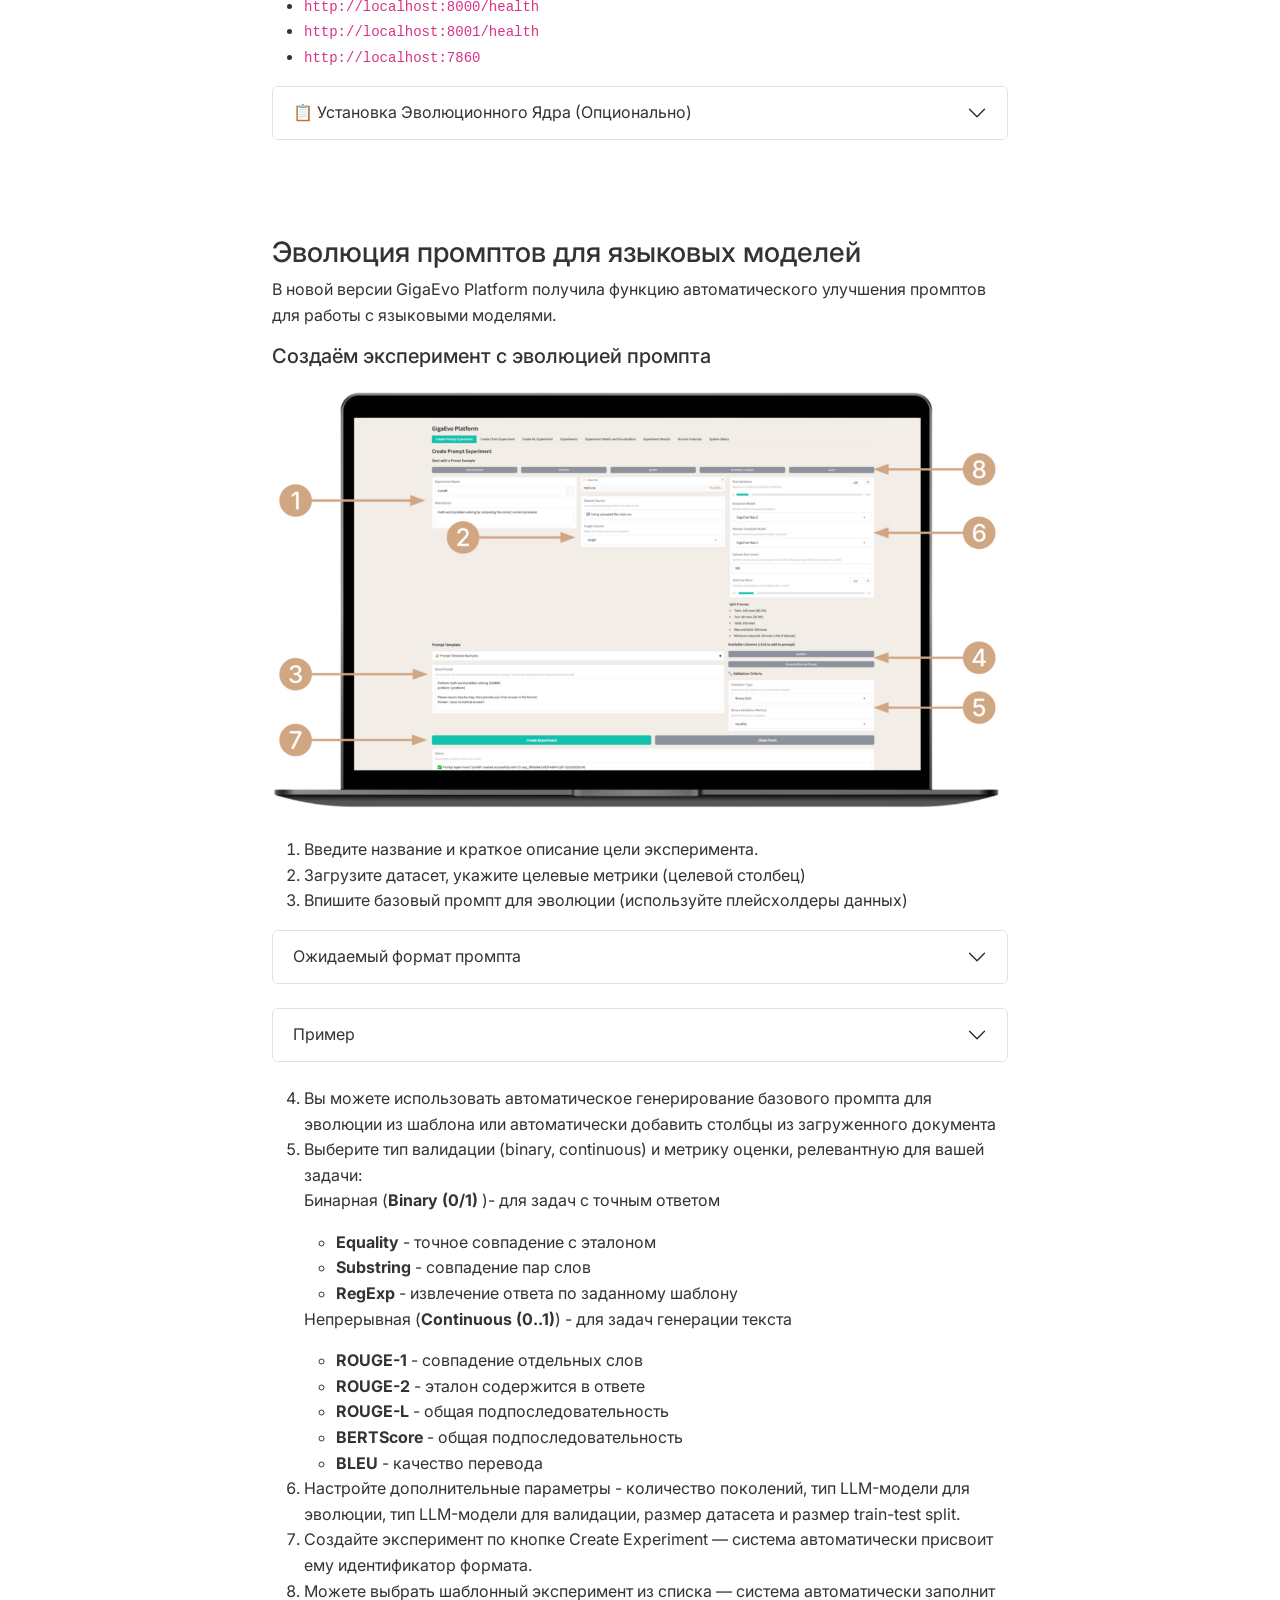
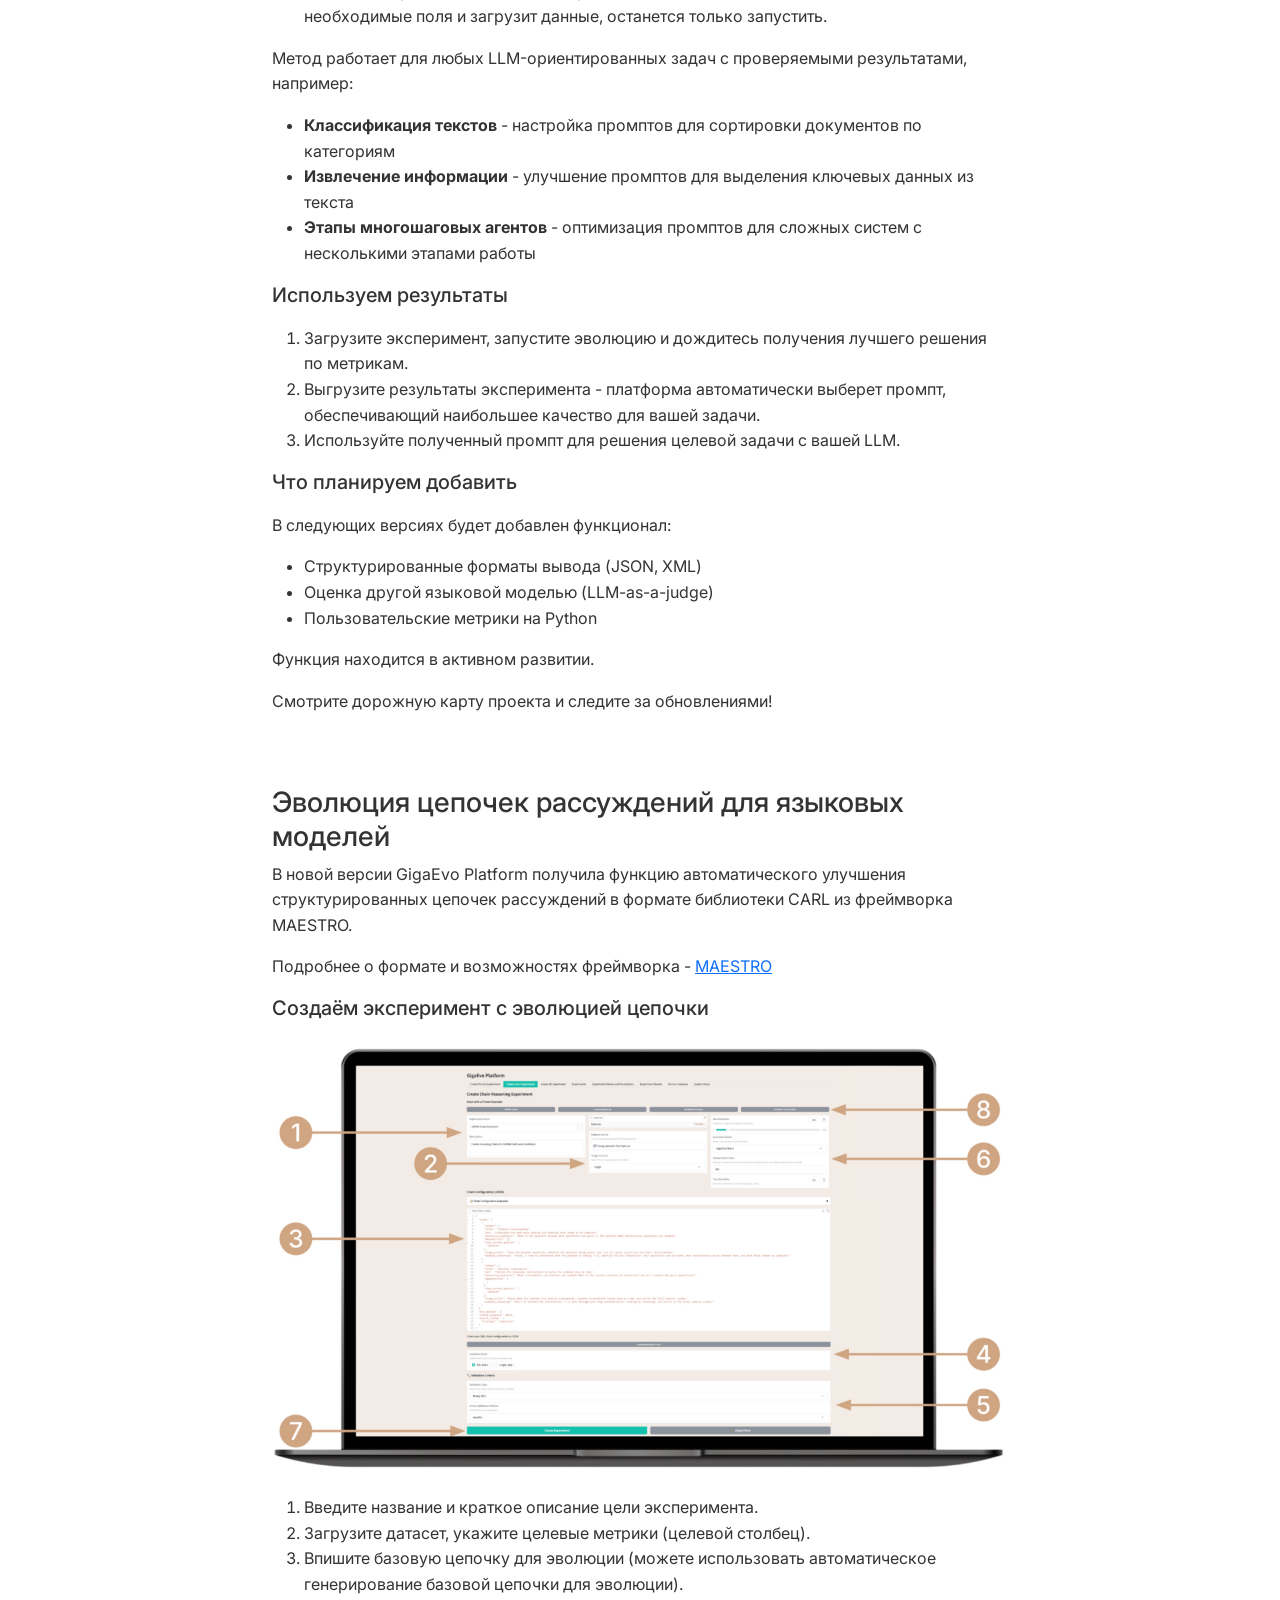
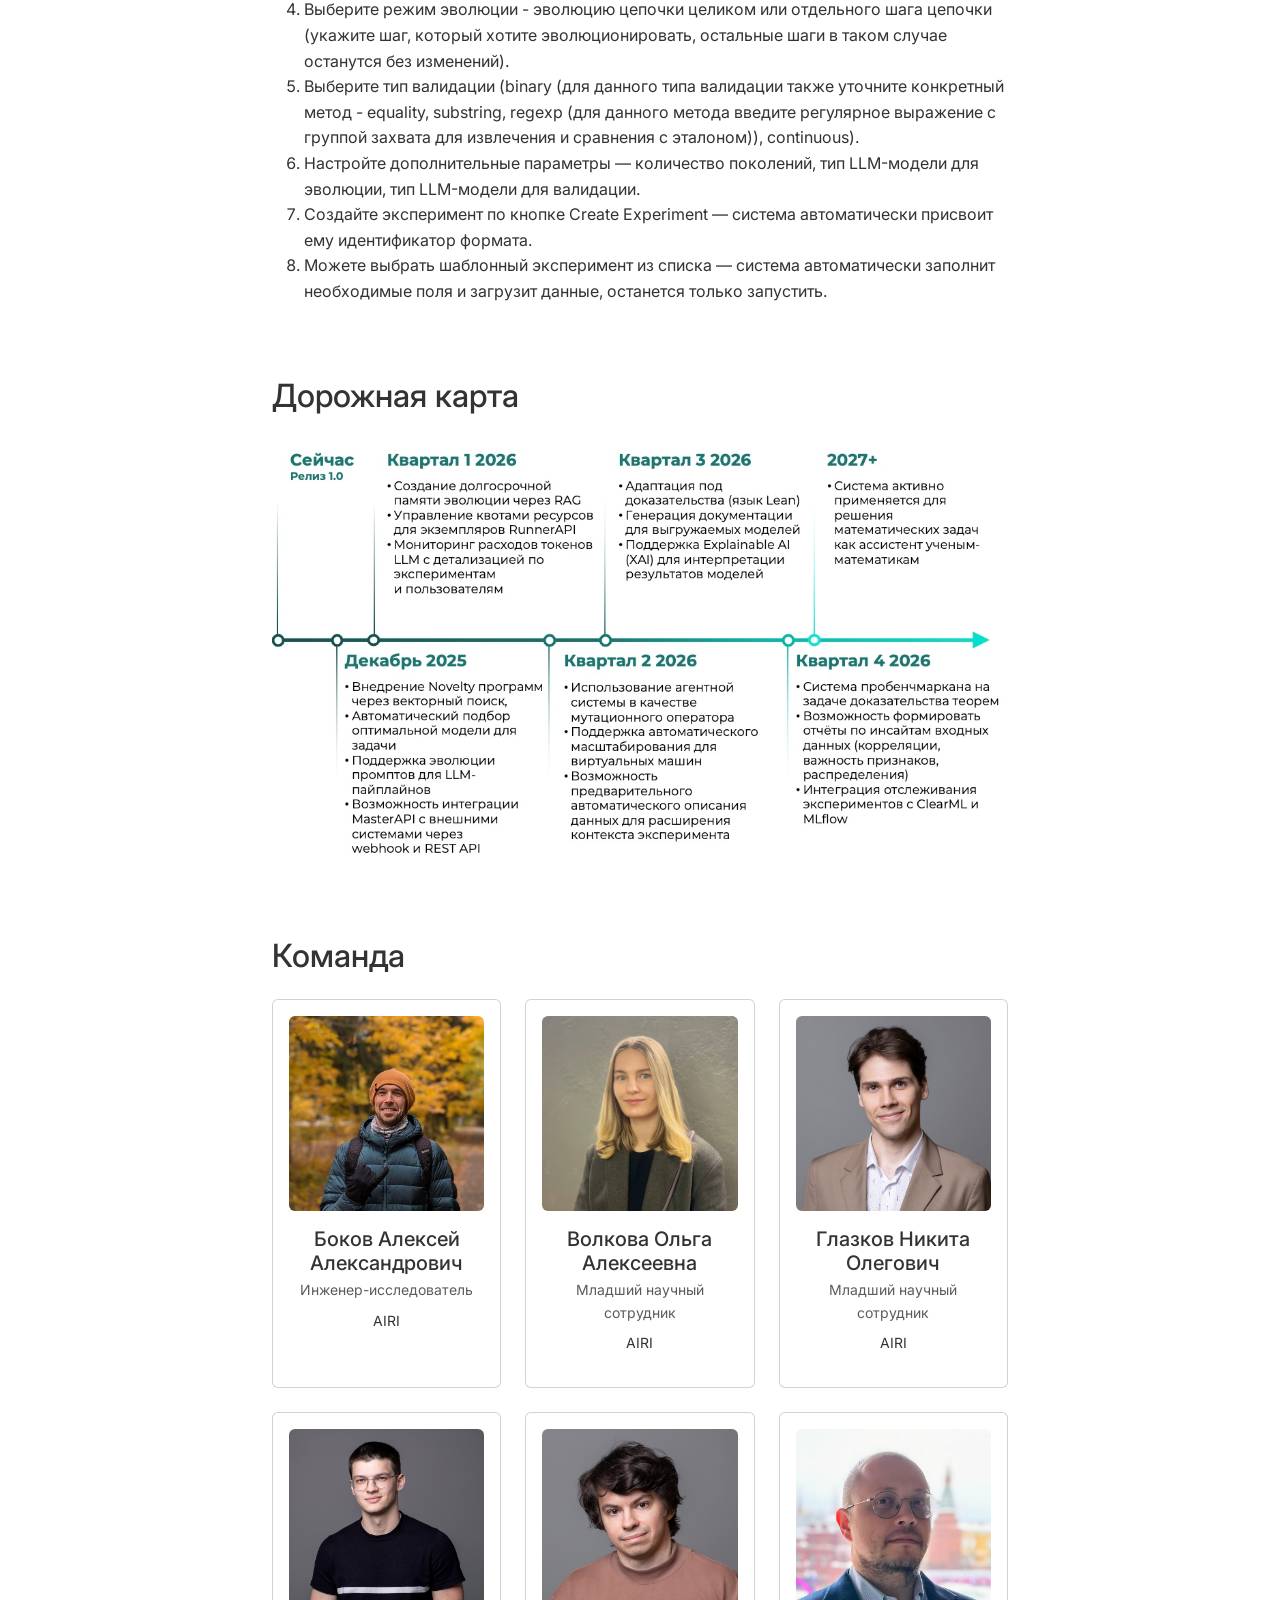
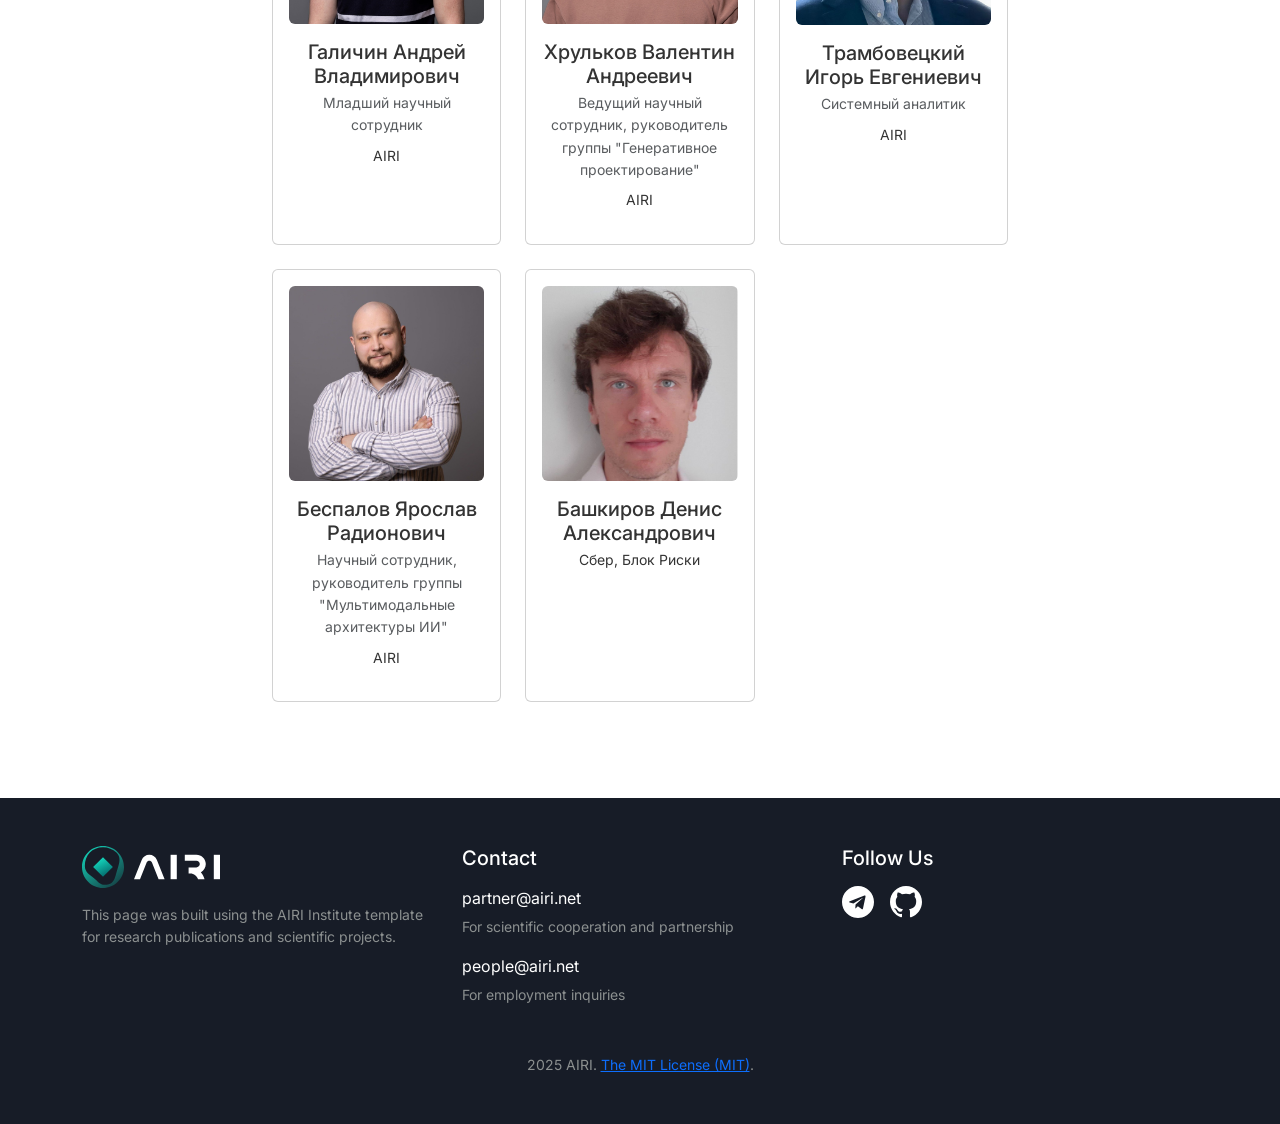
==== commit 6235f9bf: "typo" ====
--- a/docs/index.html
+++ b/docs/index.html
@@ -389,7 +389,7 @@
                                     <li>Введите название и краткое описание цели эксперимента.</li>
                                     <li>Загрузите датасет.</li>
                                     <li>Выберите тип задачи (classification, regression или clustering) и ML-модель, укажите целевые метрики и параметры (для supervised-задач — целевой столбец).</li>
-                                    <li>ННастройте дополнительные параметры — количество поколений, тип LLM-модели, размер датасета и размер train-test split. </li>
+                                    <li>Настройте дополнительные параметры — количество поколений, тип LLM-модели, размер датасета и размер train-test split. </li>
                                     <li>Создайте эксперимент по кнопке <b>Create Experiment</b> — система автоматически присвоит ему идентификатор формата.</li>
                                     <li>Можете выбрать шаблонный эксперимент из списка — система автоматически заполнит необходимые поля и загрузит данные, останется только запустить.</li>
                                 </ol>
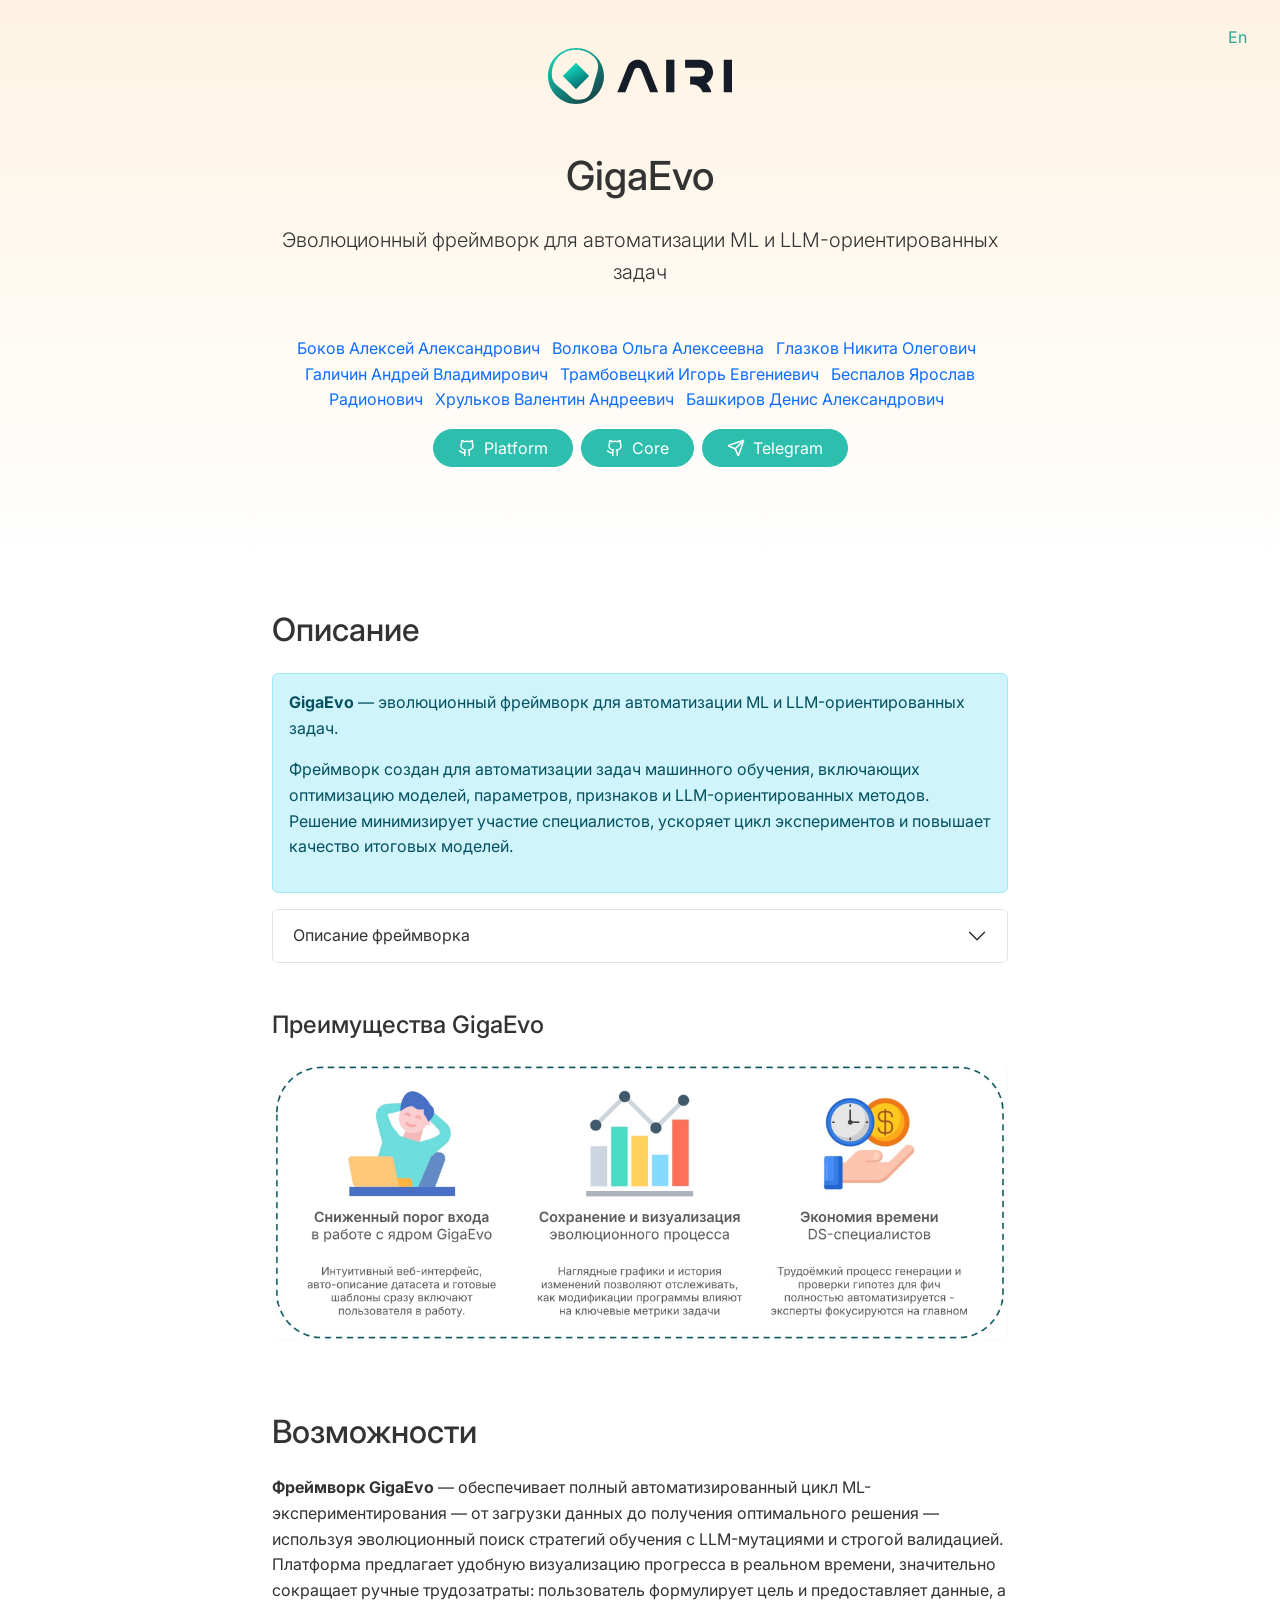
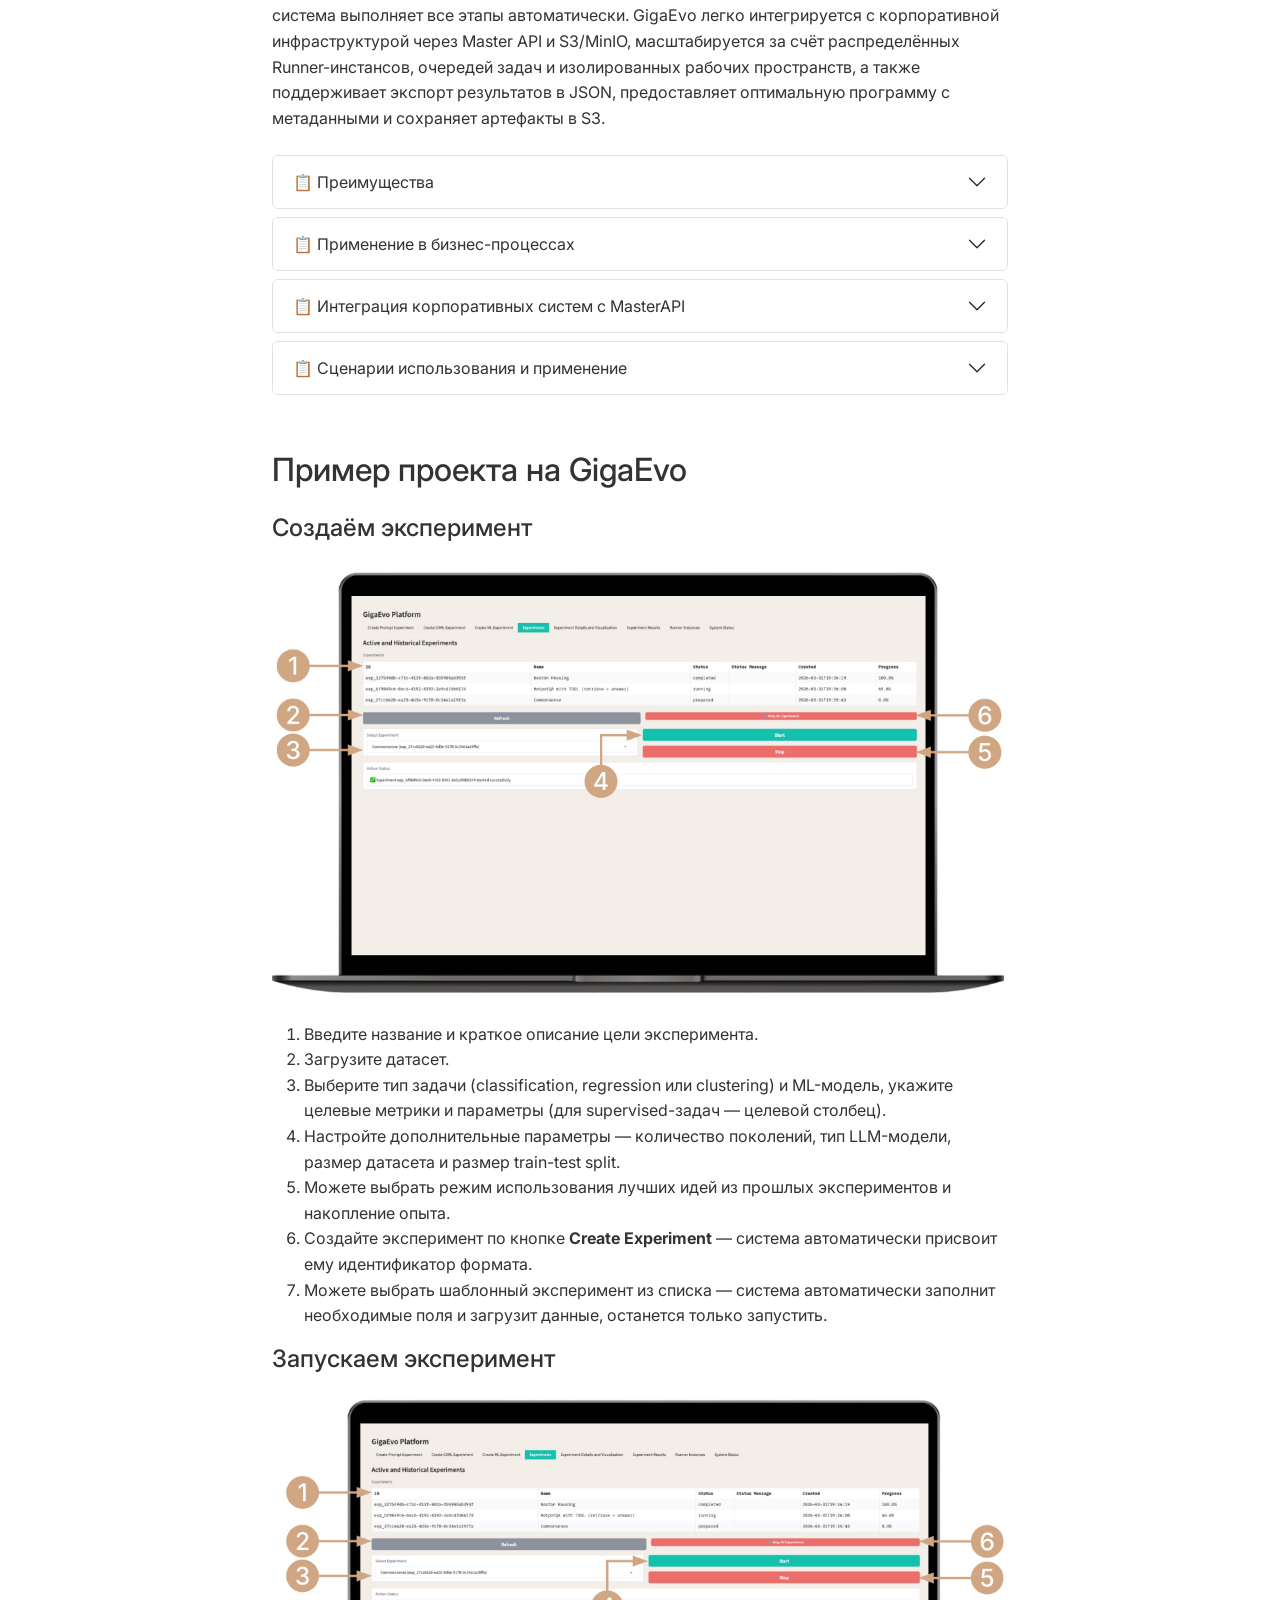
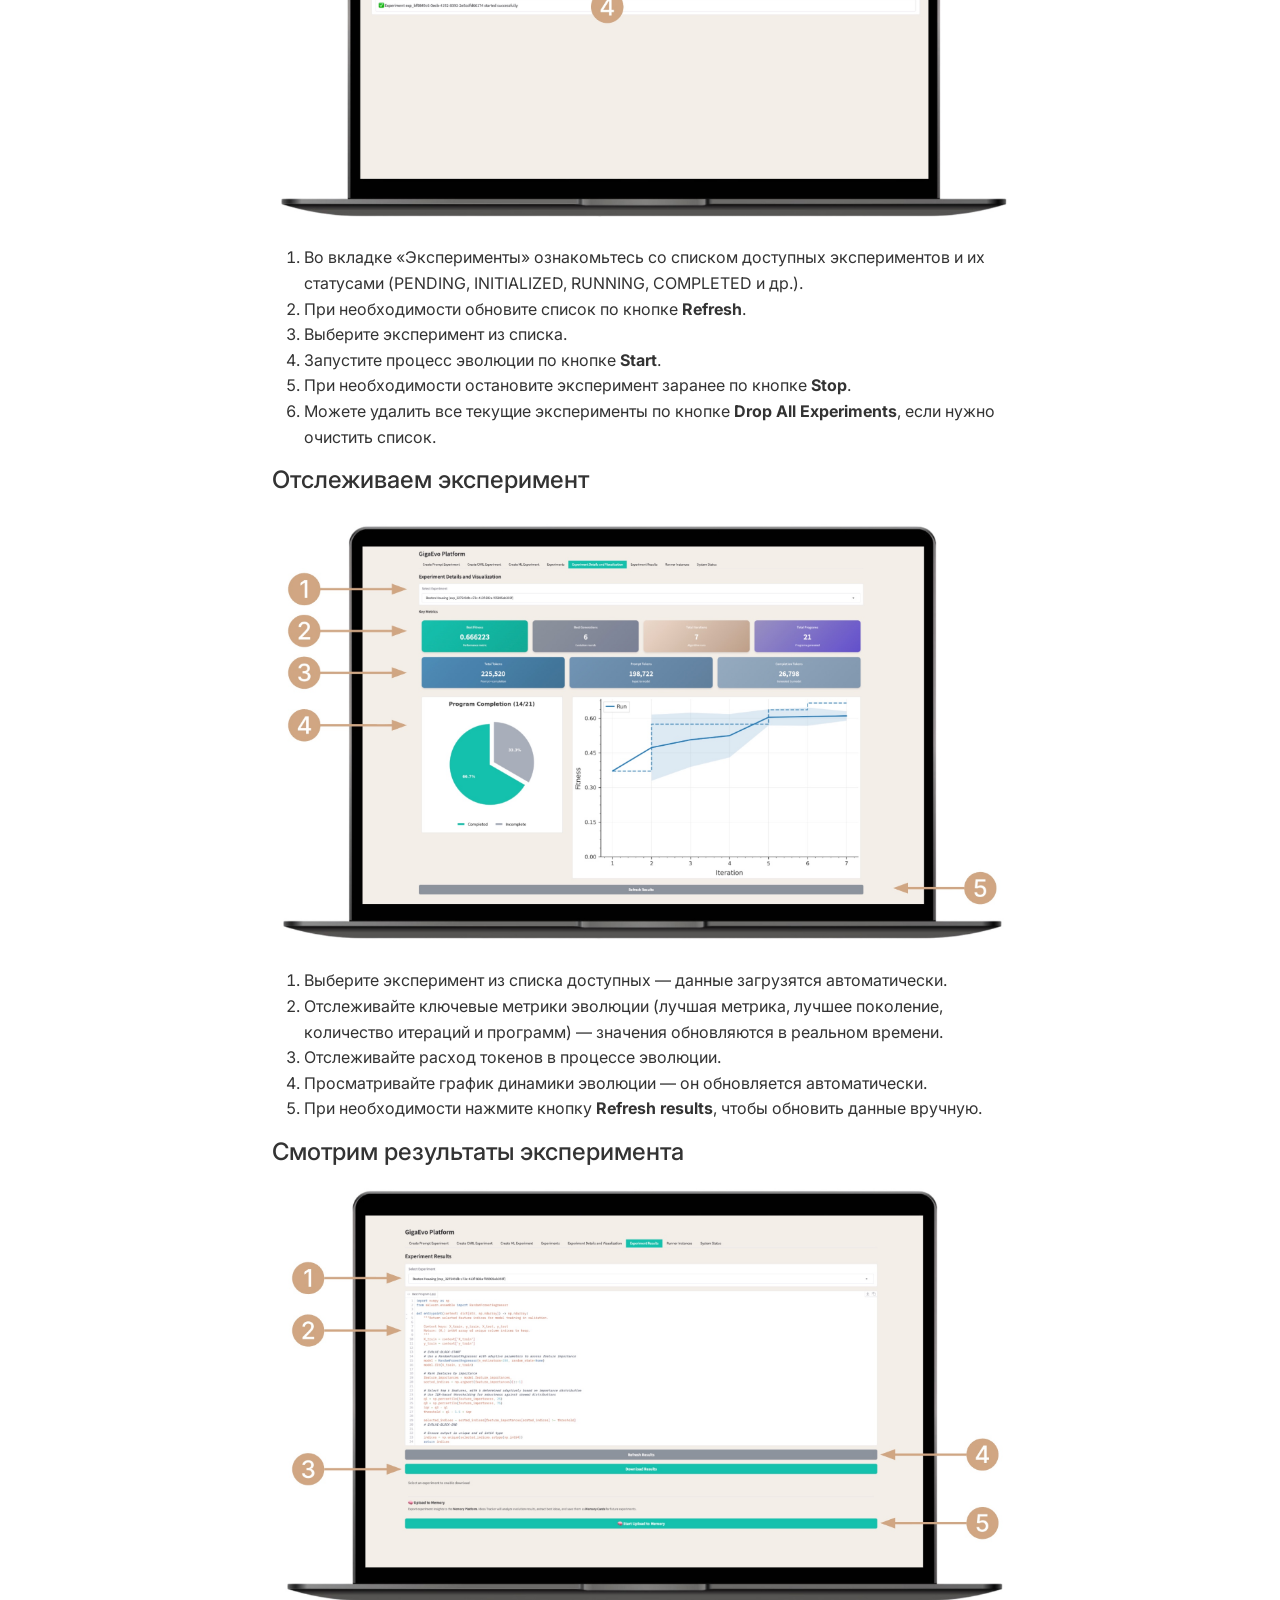
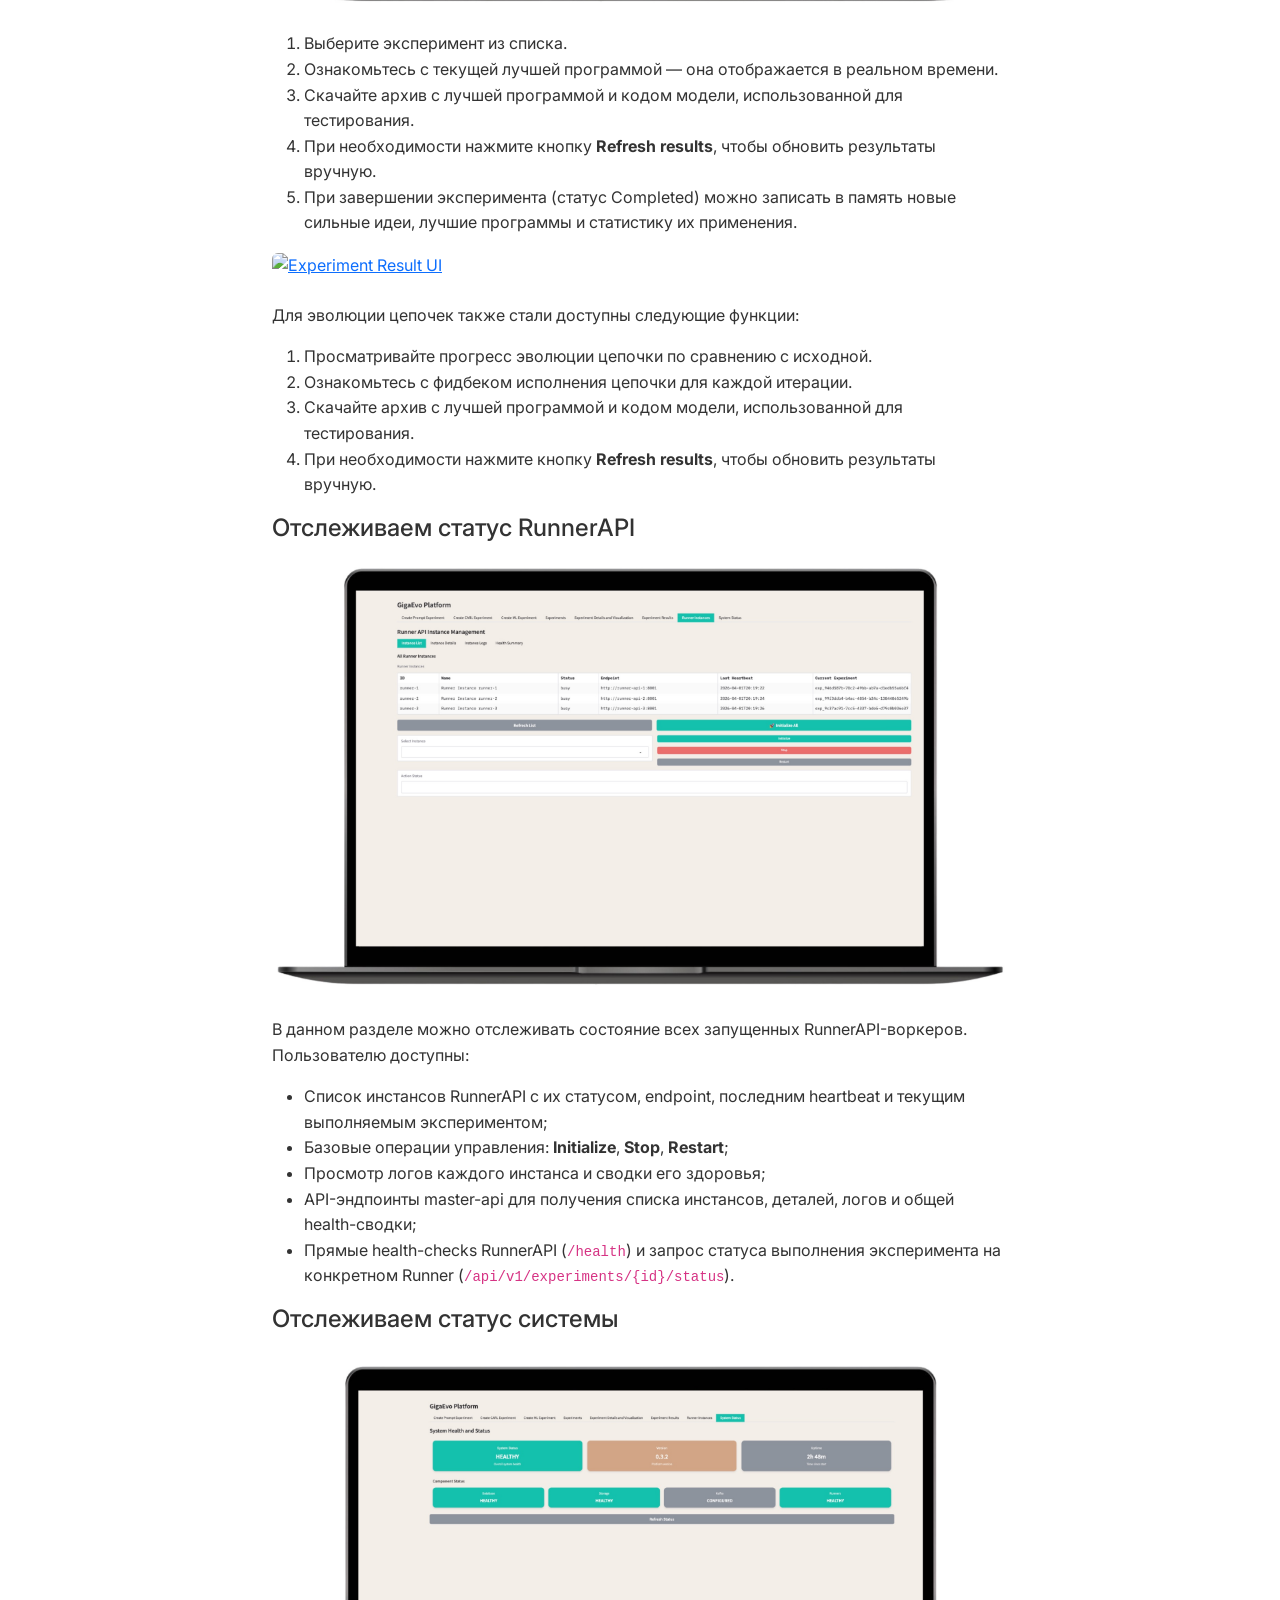
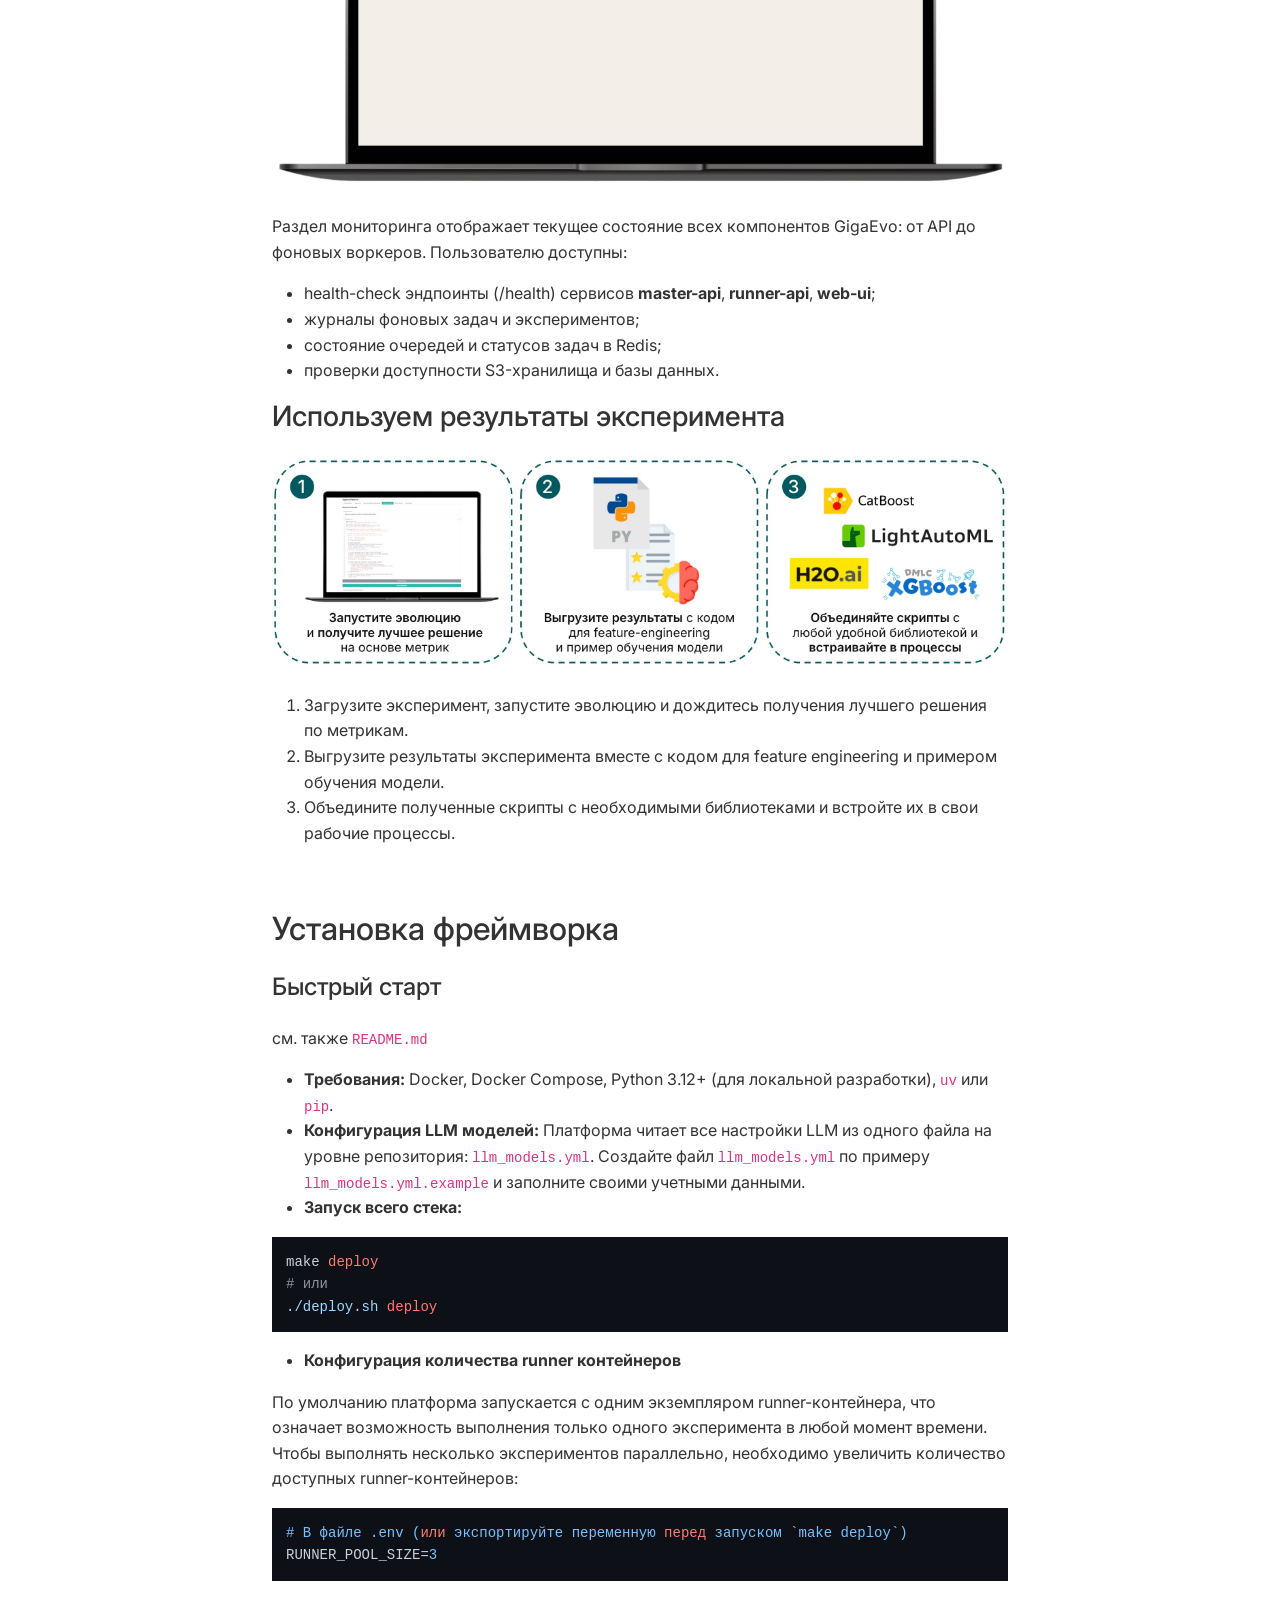
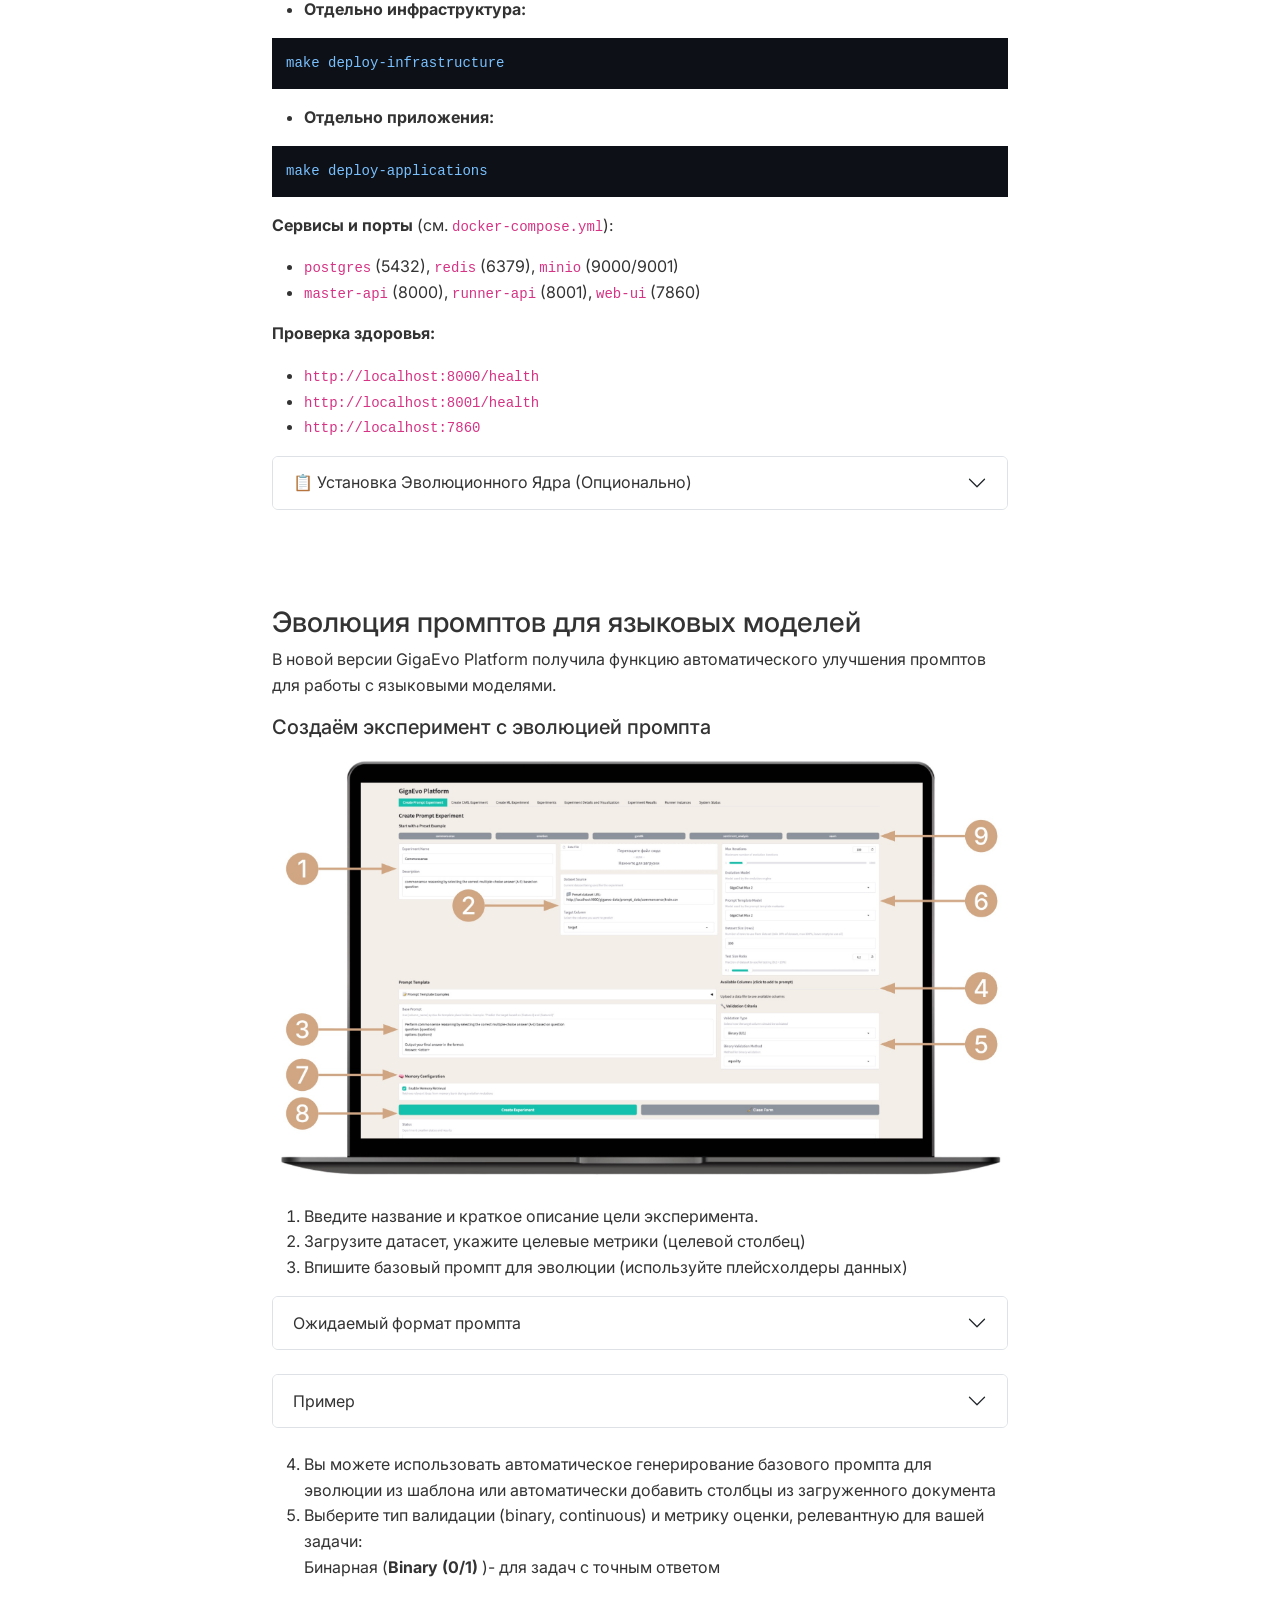
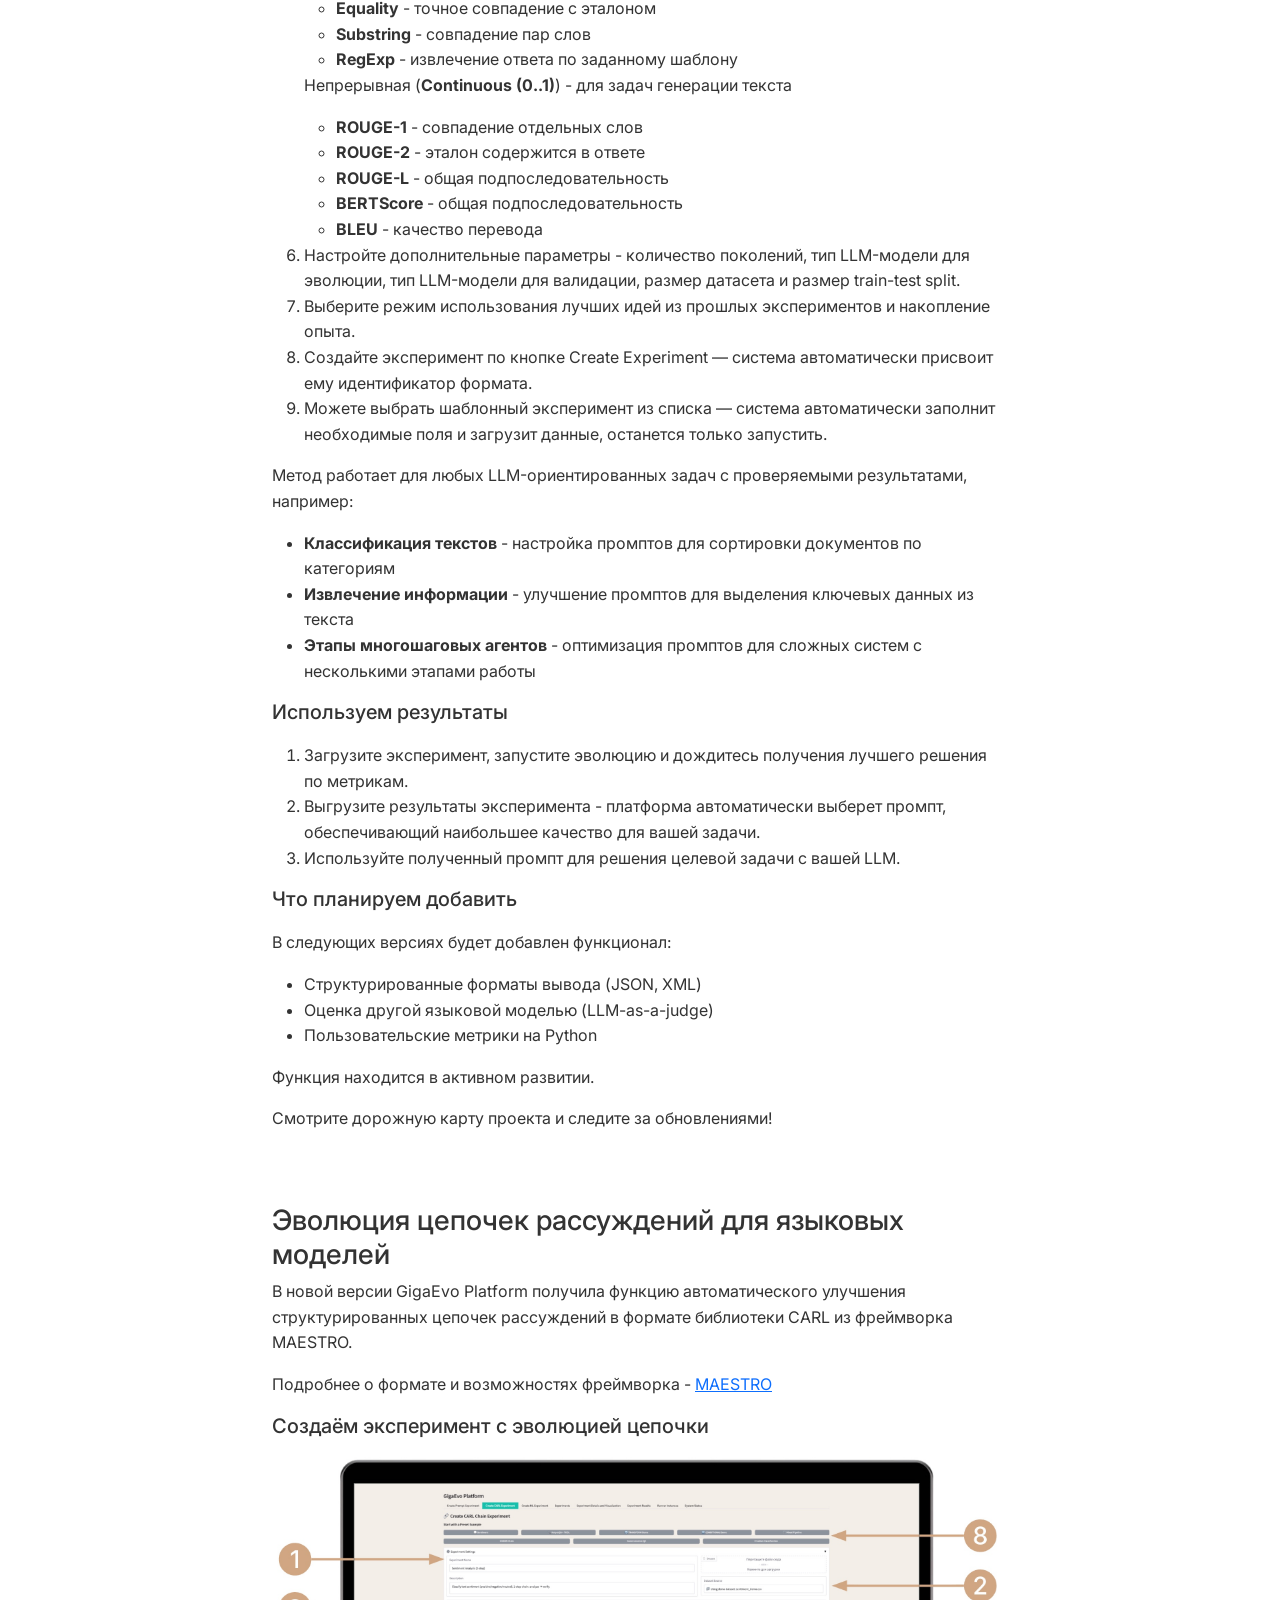
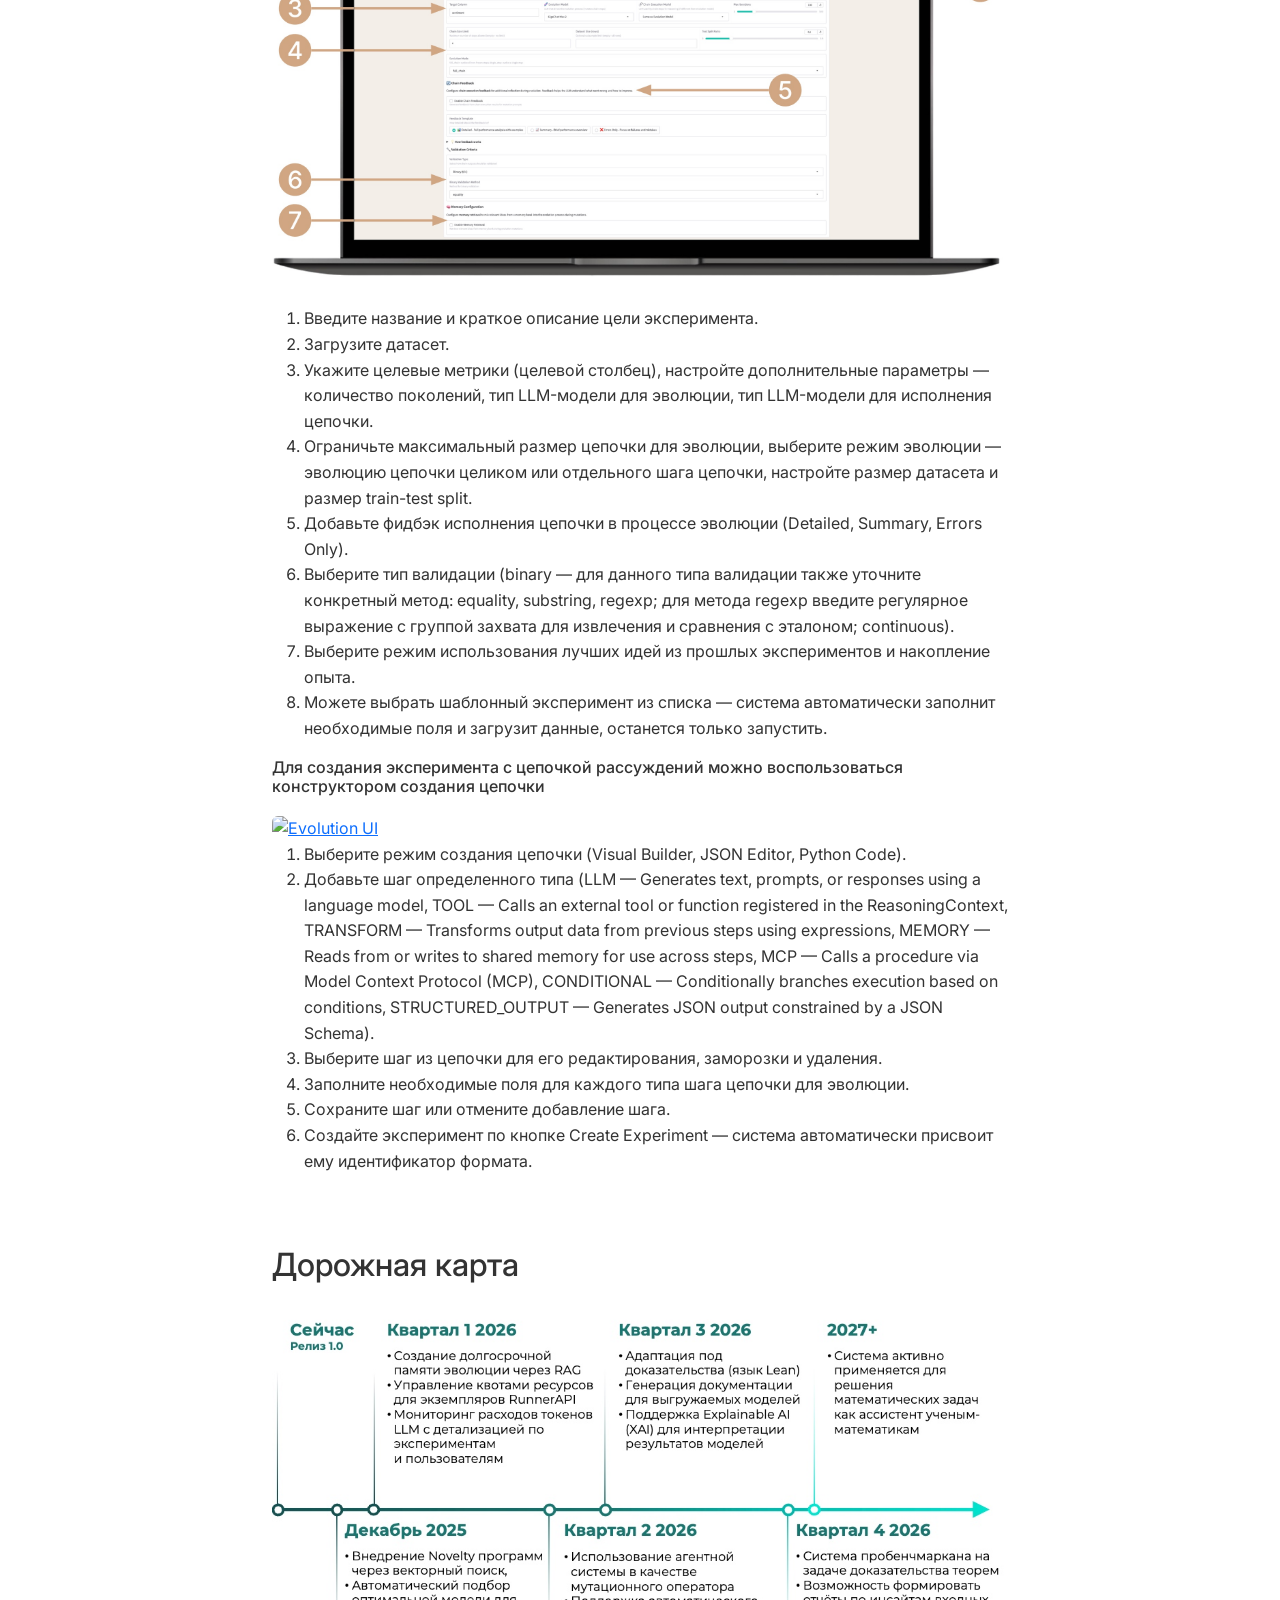
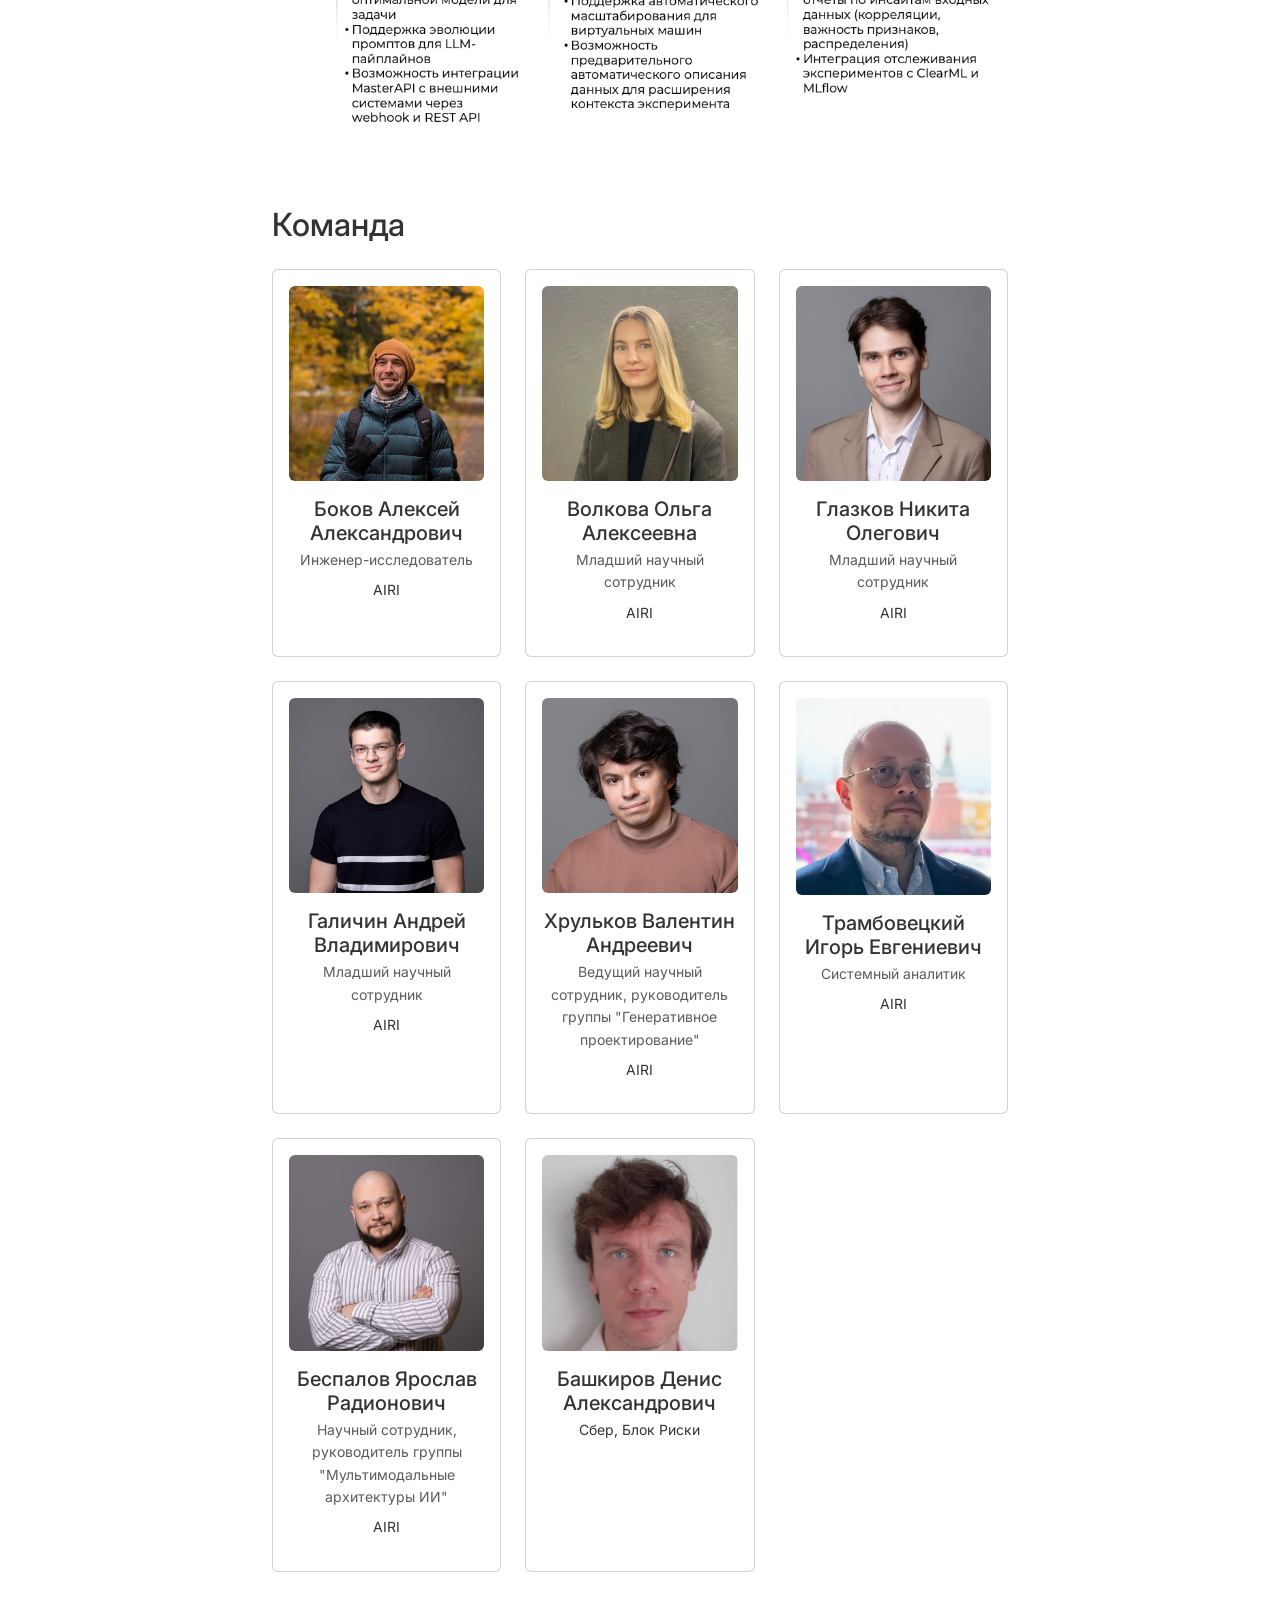
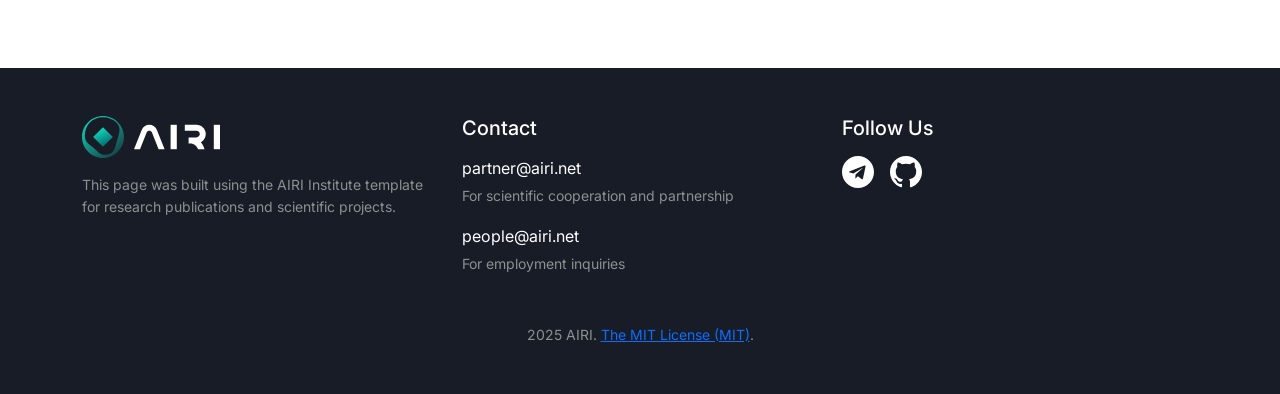
==== commit 58828016: "0.3" ====
--- a/docs/index.html
+++ b/docs/index.html
@@ -364,7 +364,7 @@
                 </div>
             </section>
 
-            <!-- Как пользоваться -->
+            <!-- Пример проекта на GigaEvo -->
             <section class="mb-5" id="ui-usage">
                 <div class="container">
                     <div class="row justify-content-center">
@@ -389,7 +389,8 @@
                                     <li>Введите название и краткое описание цели эксперимента.</li>
                                     <li>Загрузите датасет.</li>
                                     <li>Выберите тип задачи (classification, regression или clustering) и ML-модель, укажите целевые метрики и параметры (для supervised-задач — целевой столбец).</li>
-                                    <li>Настройте дополнительные параметры — количество поколений, тип LLM-модели, размер датасета и размер train-test split. </li>
+                                    <li>Настройте дополнительные параметры — количество поколений, тип LLM-модели, размер датасета и размер train-test split.</li>
+                                    <li>Можете выбрать режим использования лучших идей из прошлых экспериментов и накопление опыта.</li>
                                     <li>Создайте эксперимент по кнопке <b>Create Experiment</b> — система автоматически присвоит ему идентификатор формата.</li>
                                     <li>Можете выбрать шаблонный эксперимент из списка — система автоматически заполнит необходимые поля и загрузит данные, останется только запустить.</li>
                                 </ol>
@@ -435,6 +436,7 @@
                                 <ol>
                                     <li>Выберите эксперимент из списка доступных — данные загрузятся автоматически.</li>
                                     <li>Отслеживайте ключевые метрики эволюции (лучшая метрика, лучшее поколение, количество итераций и программ) — значения обновляются в реальном времени.</li>
+                                    <li>Отслеживайте расход токенов в процессе эволюции.</li>
                                     <li>Просматривайте график динамики эволюции — он обновляется автоматически.</li>
                                     <li>При необходимости нажмите кнопку <b>Refresh results</b>, чтобы обновить данные вручную.</li>
                                 </ol>
@@ -458,10 +460,30 @@
                                     <li>Ознакомьтесь с текущей лучшей программой — она отображается в реальном времени.</li>
                                     <li>Скачайте архив с лучшей программой и кодом модели, использованной для тестирования.</li>
                                     <li>При необходимости нажмите кнопку <b>Refresh results</b>, чтобы обновить результаты вручную.</li>
+                                    <li>При завершении эксперимента (статус Completed) можно записать в память новые сильные идеи, лучшие программы и статистику их применения.</li>
                                 </ol>
 
-
-                                <!-- Runner -->
+                                <!-- UI -->
+                                <div class="mb-4">
+                                    <a
+                                            href="images/ui_result_1.jpg"
+                                            data-fancybox="single"
+                                            data-caption="Experiment Result UI"
+                                    >
+                                        <img src="images/ui_result_1.jpg" alt="Experiment Result UI" class="img-fluid rounded" />
+                                    </a>
+                                </div>
+
+                            <!-- Пошаговое описание -->
+                                <p>Для эволюции цепочек также стали доступны следующие функции:</p>
+                                <ol>
+                                    <li>Просматривайте прогресс эволюции цепочки по сравнению с исходной.</li>
+                                    <li>Ознакомьтесь с фидбеком исполнения цепочки для каждой итерации.</li>
+                                    <li>Скачайте архив с лучшей программой и кодом модели, использованной для тестирования.</li>
+                                    <li>При необходимости нажмите кнопку <strong>Refresh results</strong>, чтобы обновить результаты вручную.</li>
+                                </ol>
+
+                            <!-- Runner -->
                                 <h4>Отслеживаем статус RunnerAPI</h4>
                                 <!-- UI -->
                                 <div class="mb-4">   
@@ -981,6 +1003,7 @@
                                         </ul>
                                     </li>
                                     <li>Настройте дополнительные параметры - количество поколений, тип LLM-модели для эволюции, тип LLM-модели для валидации, размер датасета и размер train-test split.</li>
+                                    <li>Выберите режим использования лучших идей из прошлых экспериментов и накопление опыта.</li>
                                     <li>Создайте эксперимент по кнопке Create Experiment — система автоматически присвоит ему идентификатор формата.</li>
                                     <li>Можете выбрать шаблонный эксперимент из списка — система автоматически заполнит необходимые поля и загрузит данные, останется только запустить.</li>
                                 </ol>
@@ -1040,18 +1063,38 @@
                                     >
                                         <img src="images/ui_evolution_chain.jpg" alt="Evolution UI" class="img-fluid rounded" />
                                     </a>
-                                </div> 
+                                </div>
 
                                 <ol>
                                     <li>Введите название и краткое описание цели эксперимента.</li>
-                                    <li>Загрузите датасет, укажите целевые метрики (целевой столбец).</li>
-                                    <li>Впишите базовую цепочку для эволюции (можете использовать автоматическое генерирование базовой цепочки для эволюции).</li>
-                                    <li>Выберите режим эволюции - эволюцию цепочки целиком или отдельного шага цепочки (укажите шаг, который хотите эволюционировать, остальные шаги в таком случае останутся без изменений).</li>
-                                    <li>Выберите тип валидации (binary (для данного типа валидации также уточните конкретный метод - equality, substring, regexp (для данного метода введите регулярное выражение с группой захвата для извлечения и сравнения с эталоном)), continuous).</li>
-                                    <li>Настройте дополнительные параметры — количество поколений, тип LLM-модели для эволюции, тип LLM-модели для валидации.</li>
-                                    <li>Создайте эксперимент по кнопке Create Experiment — система автоматически присвоит ему идентификатор формата.</li>
-                                    <li>Можете выбрать шаблонный эксперимент из списка — система автоматически заполнит необходимые поля и загрузит данные, останется только запустить.</li>                                    
+                                    <li>Загрузите датасет.</li>
+                                    <li>Укажите целевые метрики (целевой столбец), настройте дополнительные параметры — количество поколений, тип LLM-модели для эволюции, тип LLM-модели для исполнения цепочки.</li>
+                                    <li>Ограничьте максимальный размер цепочки для эволюции, выберите режим эволюции — эволюцию цепочки целиком или отдельного шага цепочки, настройте размер датасета и размер train-test split.</li>
+                                    <li>Добавьте фидбэк исполнения цепочки в процессе эволюции (Detailed, Summary, Errors Only).</li>
+                                    <li>Выберите тип валидации (binary — для данного типа валидации также уточните конкретный метод: equality, substring, regexp; для метода regexp введите регулярное выражение с группой захвата для извлечения и сравнения с эталоном; continuous).</li>
+                                    <li>Выберите режим использования лучших идей из прошлых экспериментов и накопление опыта.</li>
+                                    <li>Можете выбрать шаблонный эксперимент из списка — система автоматически заполнит необходимые поля и загрузит данные, останется только запустить.</li>
                                 </ol>
+
+                                <h6>Для создания эксперимента с цепочкой рассуждений можно воспользоваться конструктором создания цепочки </h6>
+                                <div class="mb-4">
+                                    <a
+                                            href="images/ui_evolution_chain_1.jpg"
+                                            data-fancybox="single"
+                                            data-caption="Evolution_Chain UI"
+                                    >
+                                        <img src="images/ui_evolution_chain_1.jpg" alt="Evolution UI" class="img-fluid rounded" />
+                                    </a>
+
+                                    <ol>
+                                        <li>Выберите режим создания цепочки (Visual Builder, JSON Editor, Python Code).</li>
+                                        <li>Добавьте шаг определенного типа (LLM — Generates text, prompts, or responses using a language model, TOOL — Calls an external tool or function registered in the ReasoningContext, TRANSFORM — Transforms output data from previous steps using expressions, MEMORY — Reads from or writes to shared memory for use across steps, MCP — Calls a procedure via Model Context Protocol (MCP), CONDITIONAL — Conditionally branches execution based on conditions, STRUCTURED_OUTPUT — Generates JSON output constrained by a JSON Schema).</li>
+                                        <li>Выберите шаг из цепочки для его редактирования, заморозки и удаления.</li>
+                                        <li>Заполните необходимые поля для каждого типа шага цепочки для эволюции.</li>
+                                        <li>Сохраните шаг или отмените добавление шага.</li>
+                                        <li>Создайте эксперимент по кнопке Create Experiment — система автоматически присвоит ему идентификатор формата.</li>
+                                    </ol>
+                                </div>
                             </div> 
                         </div>
                     </div>
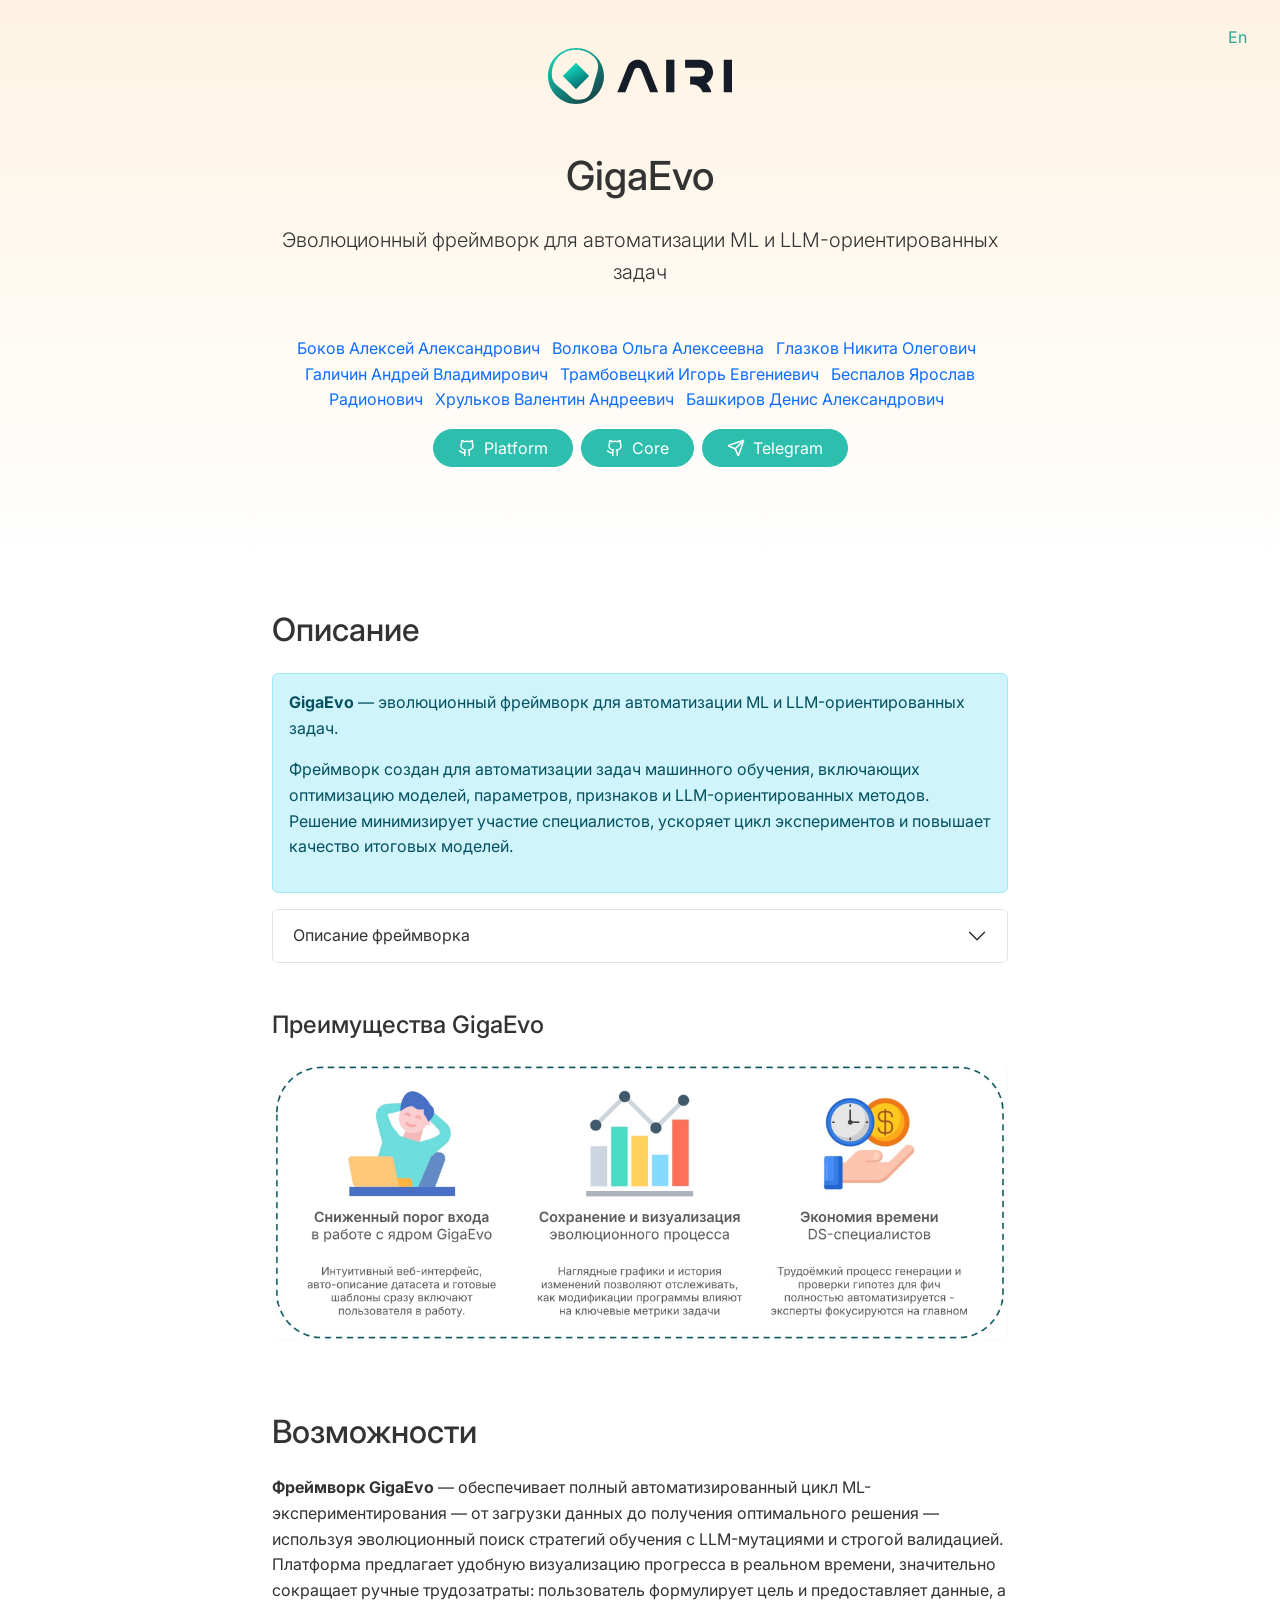
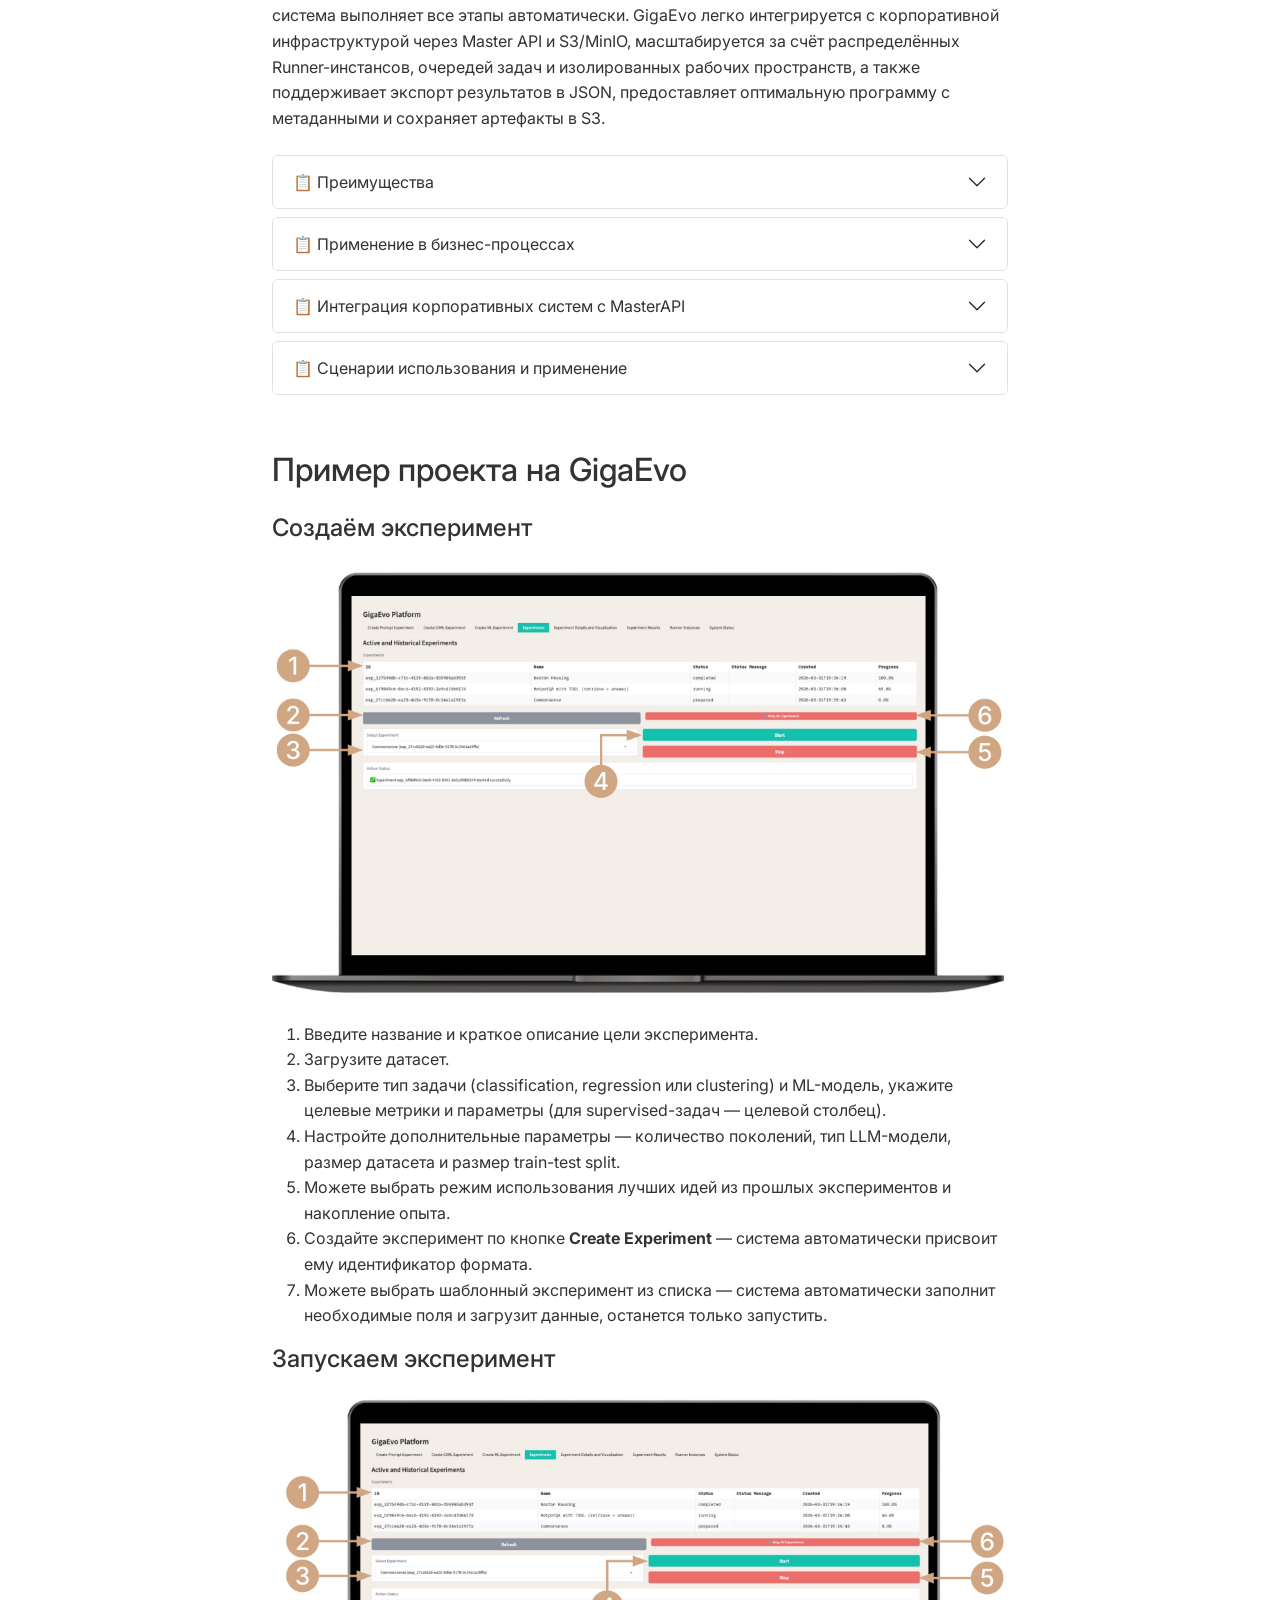
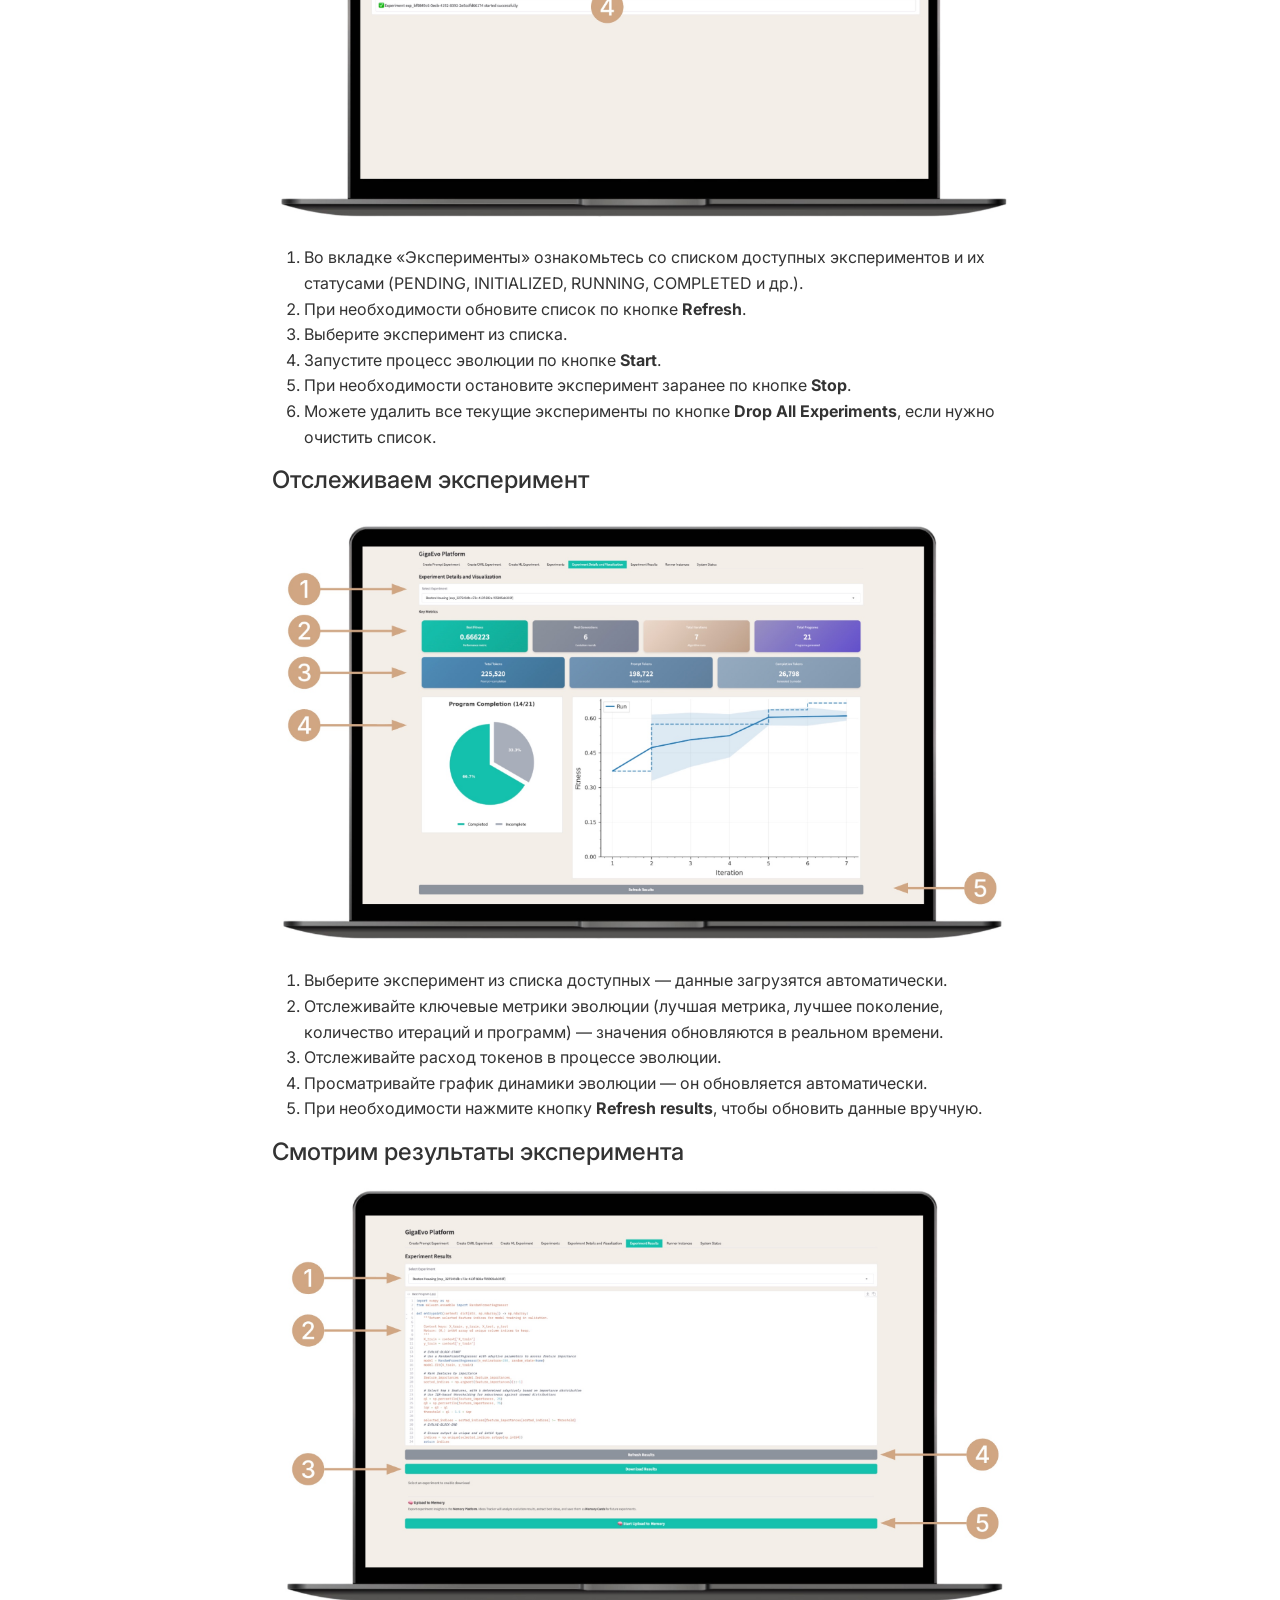
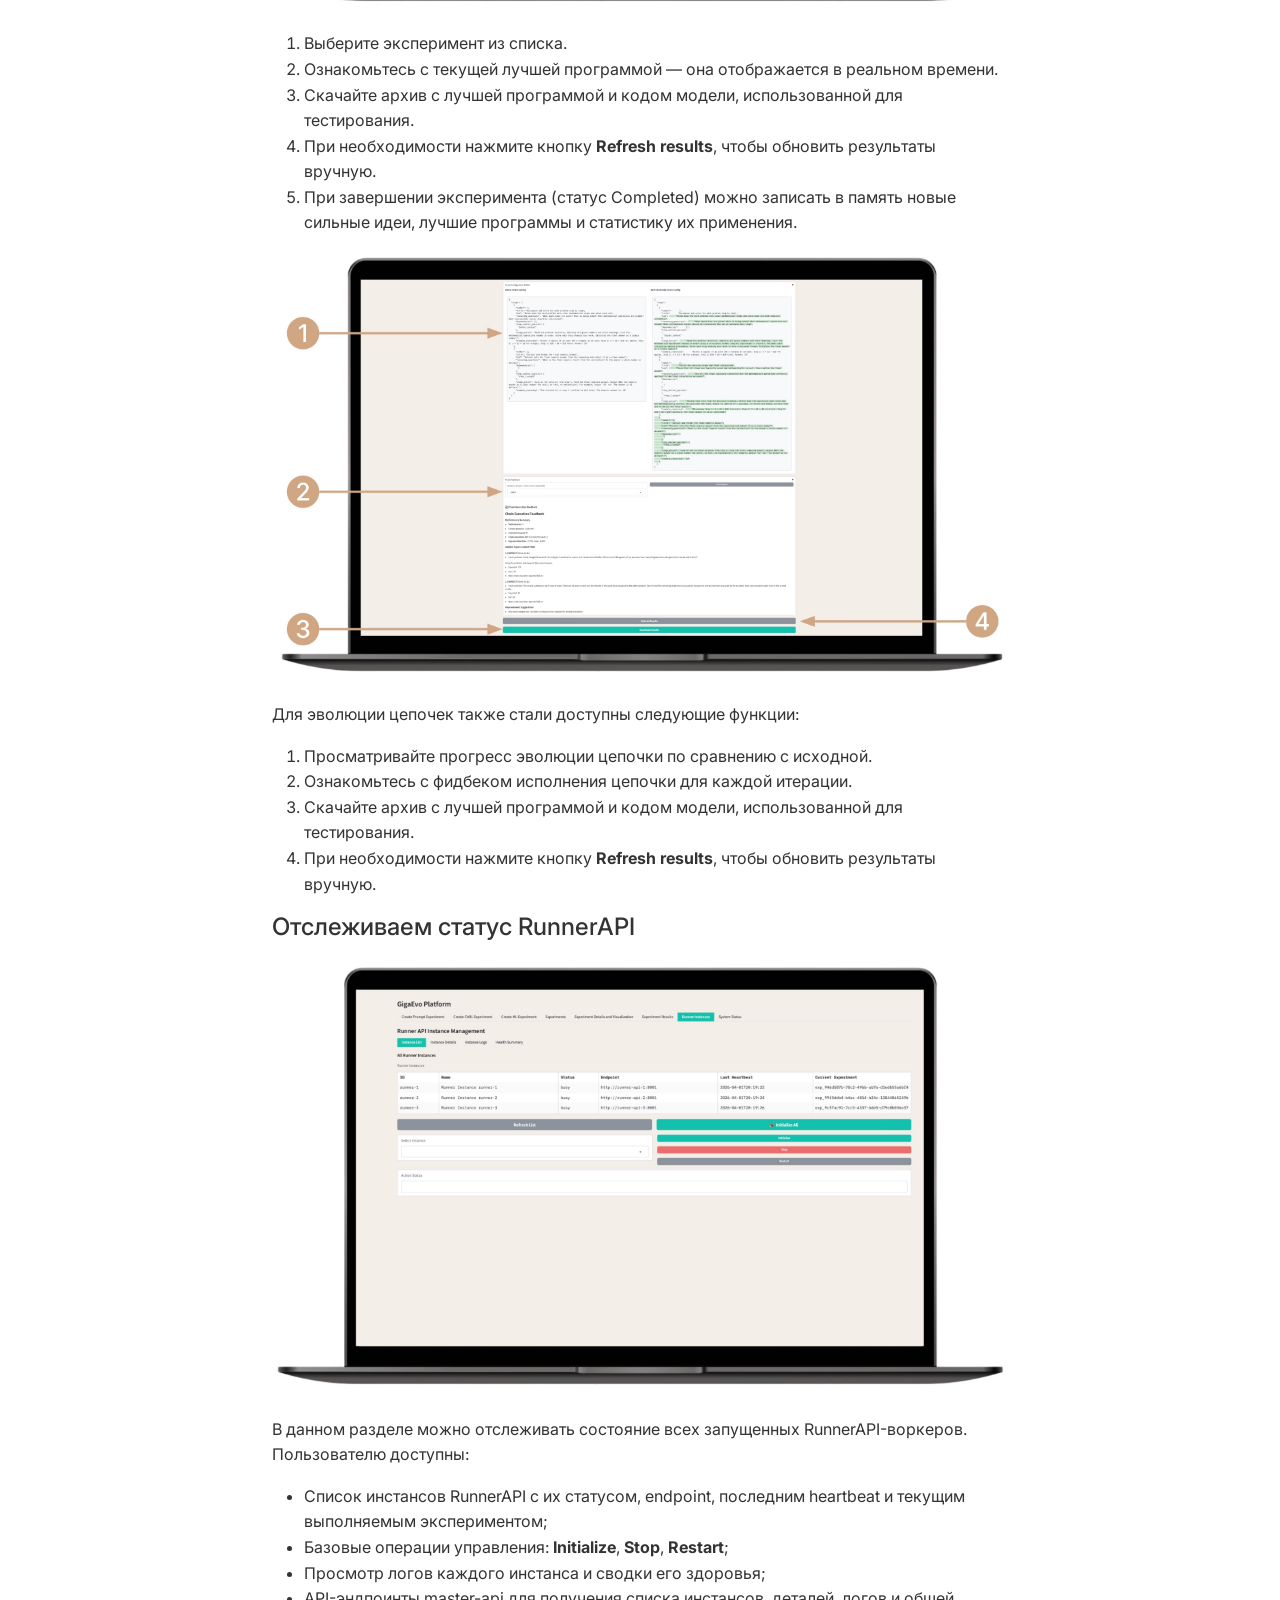
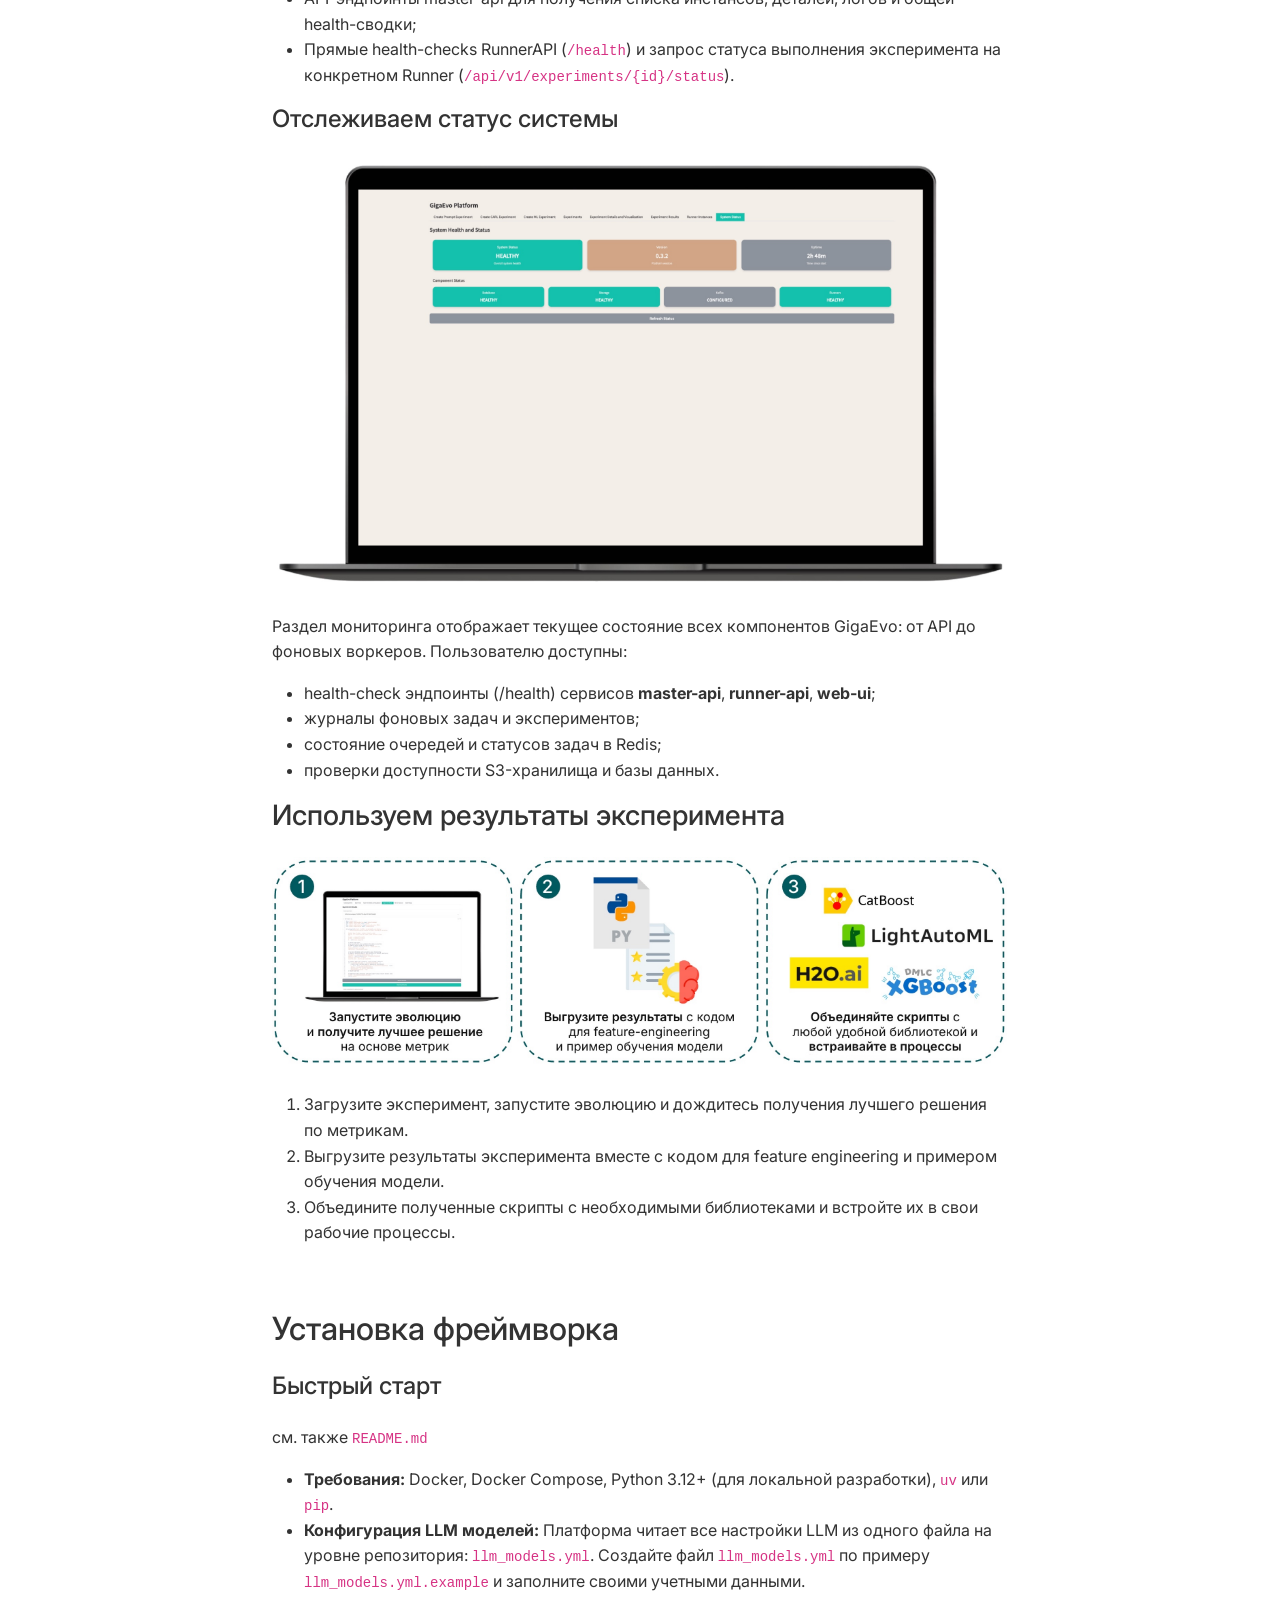
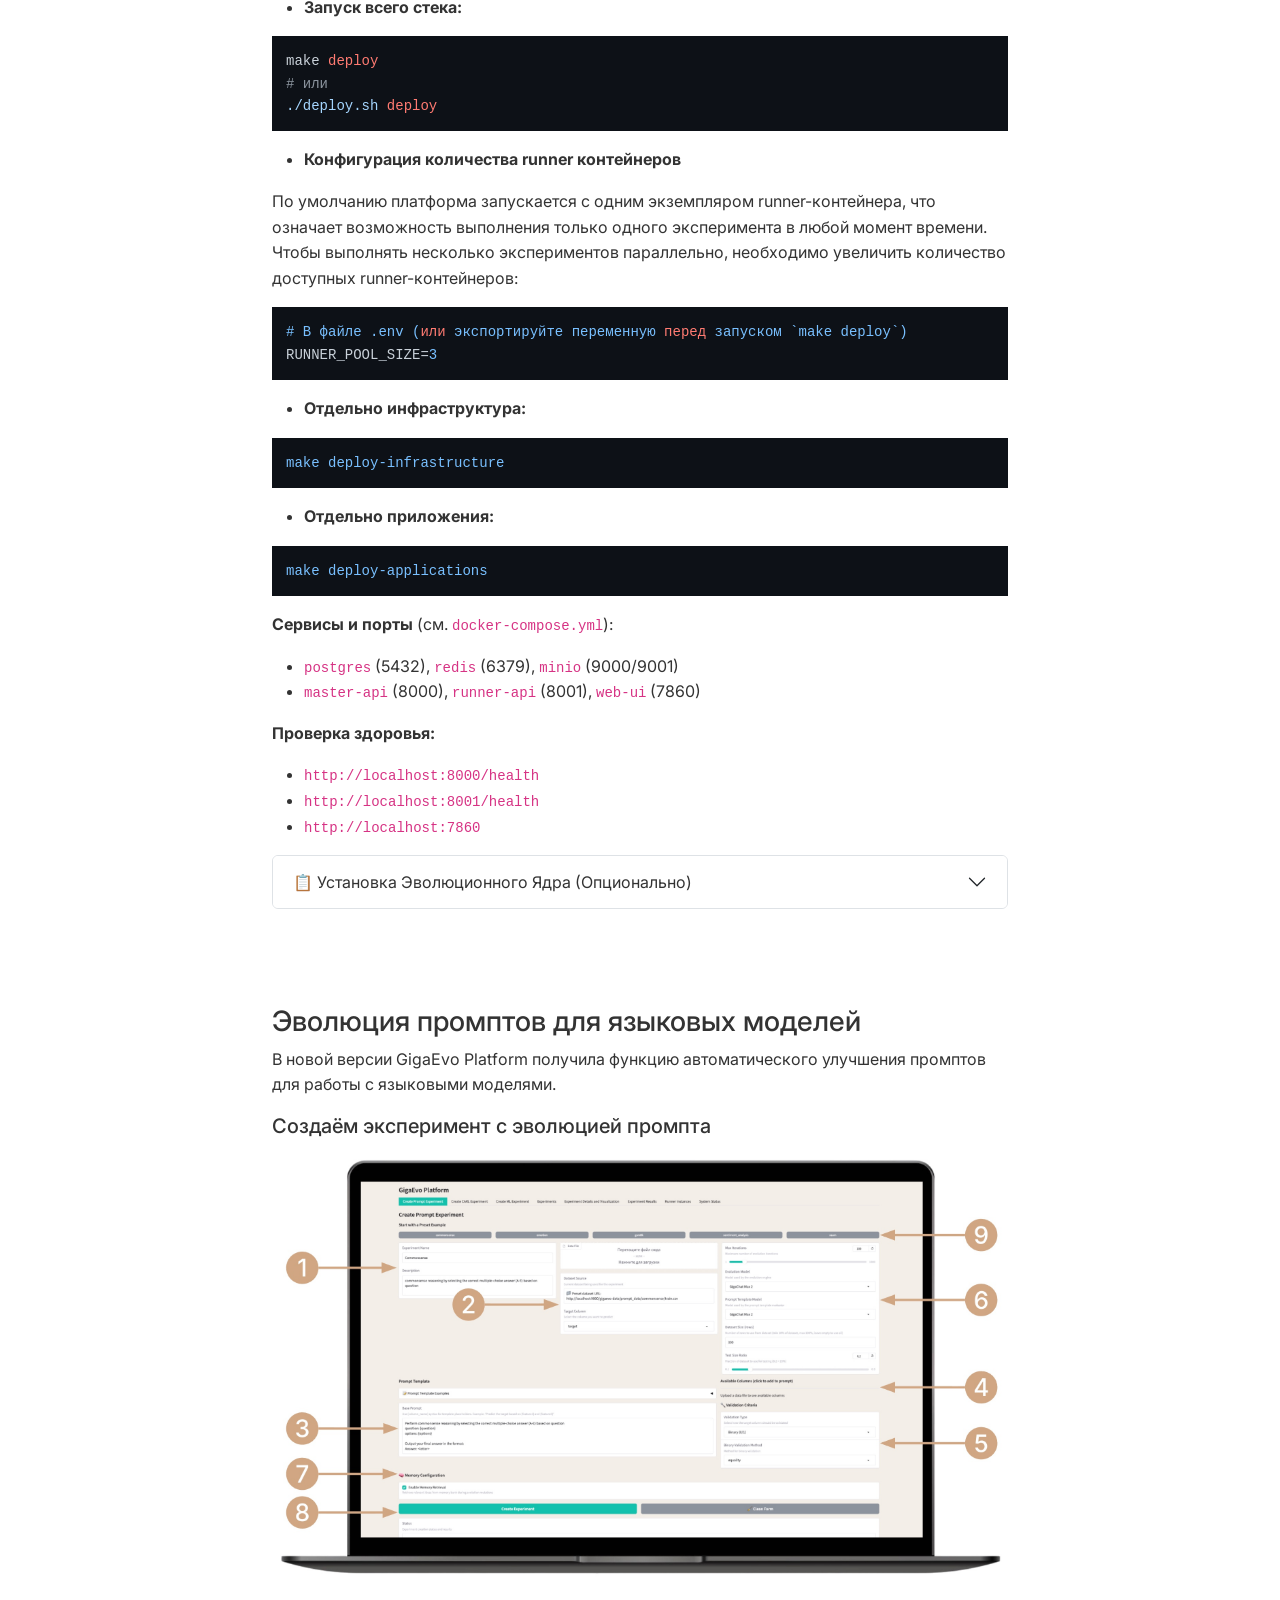
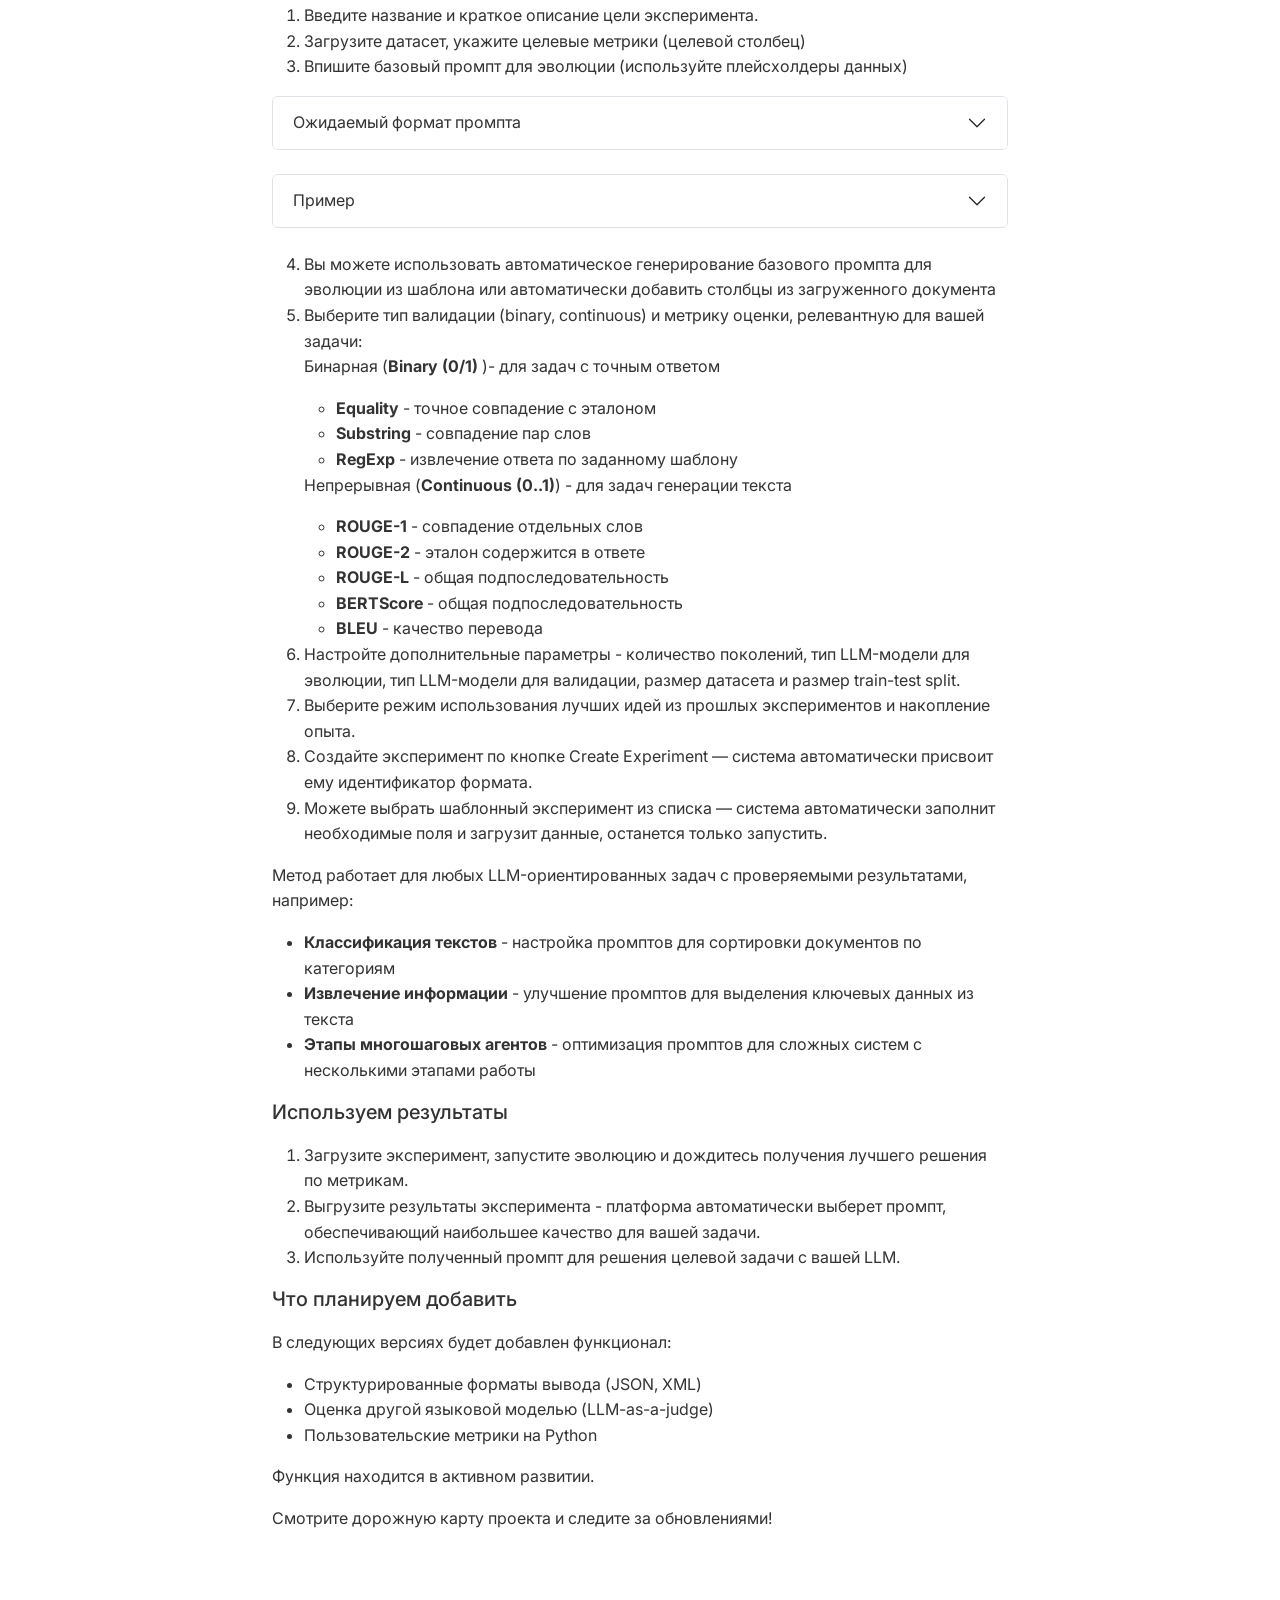
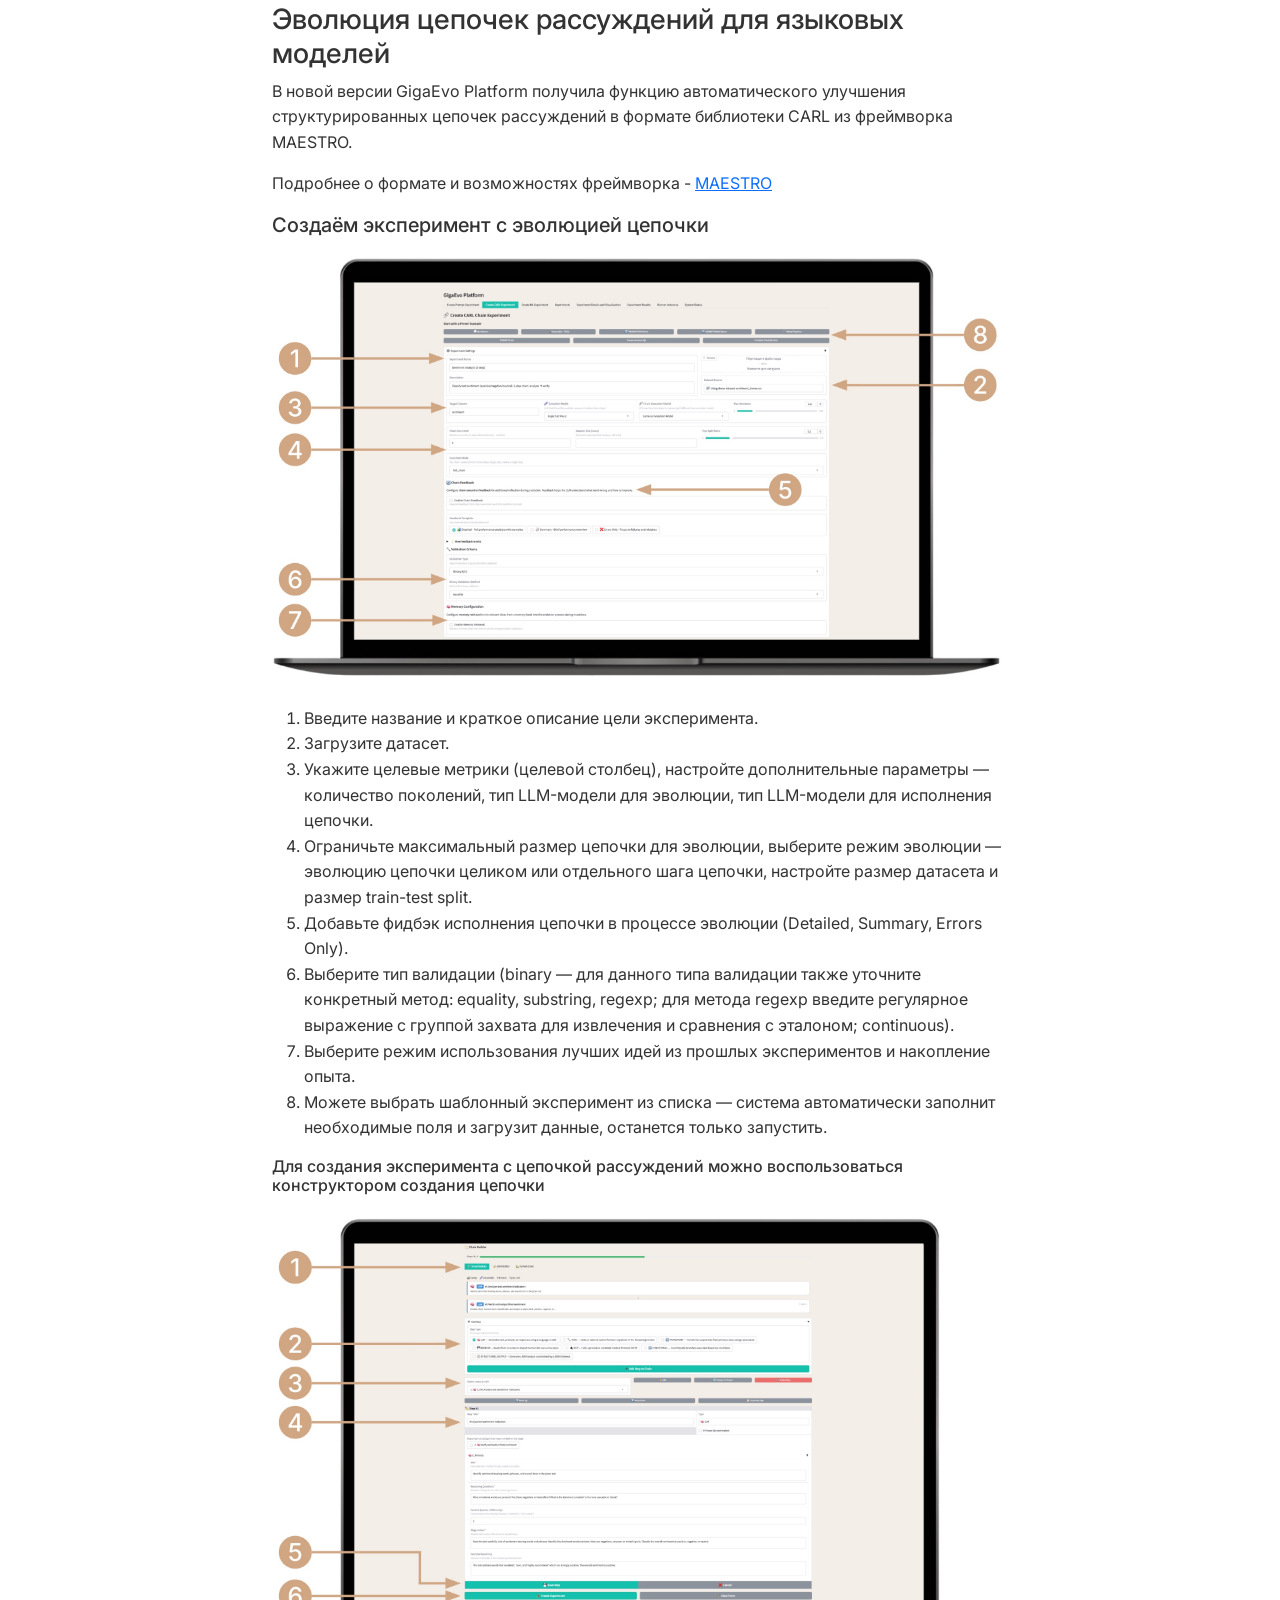
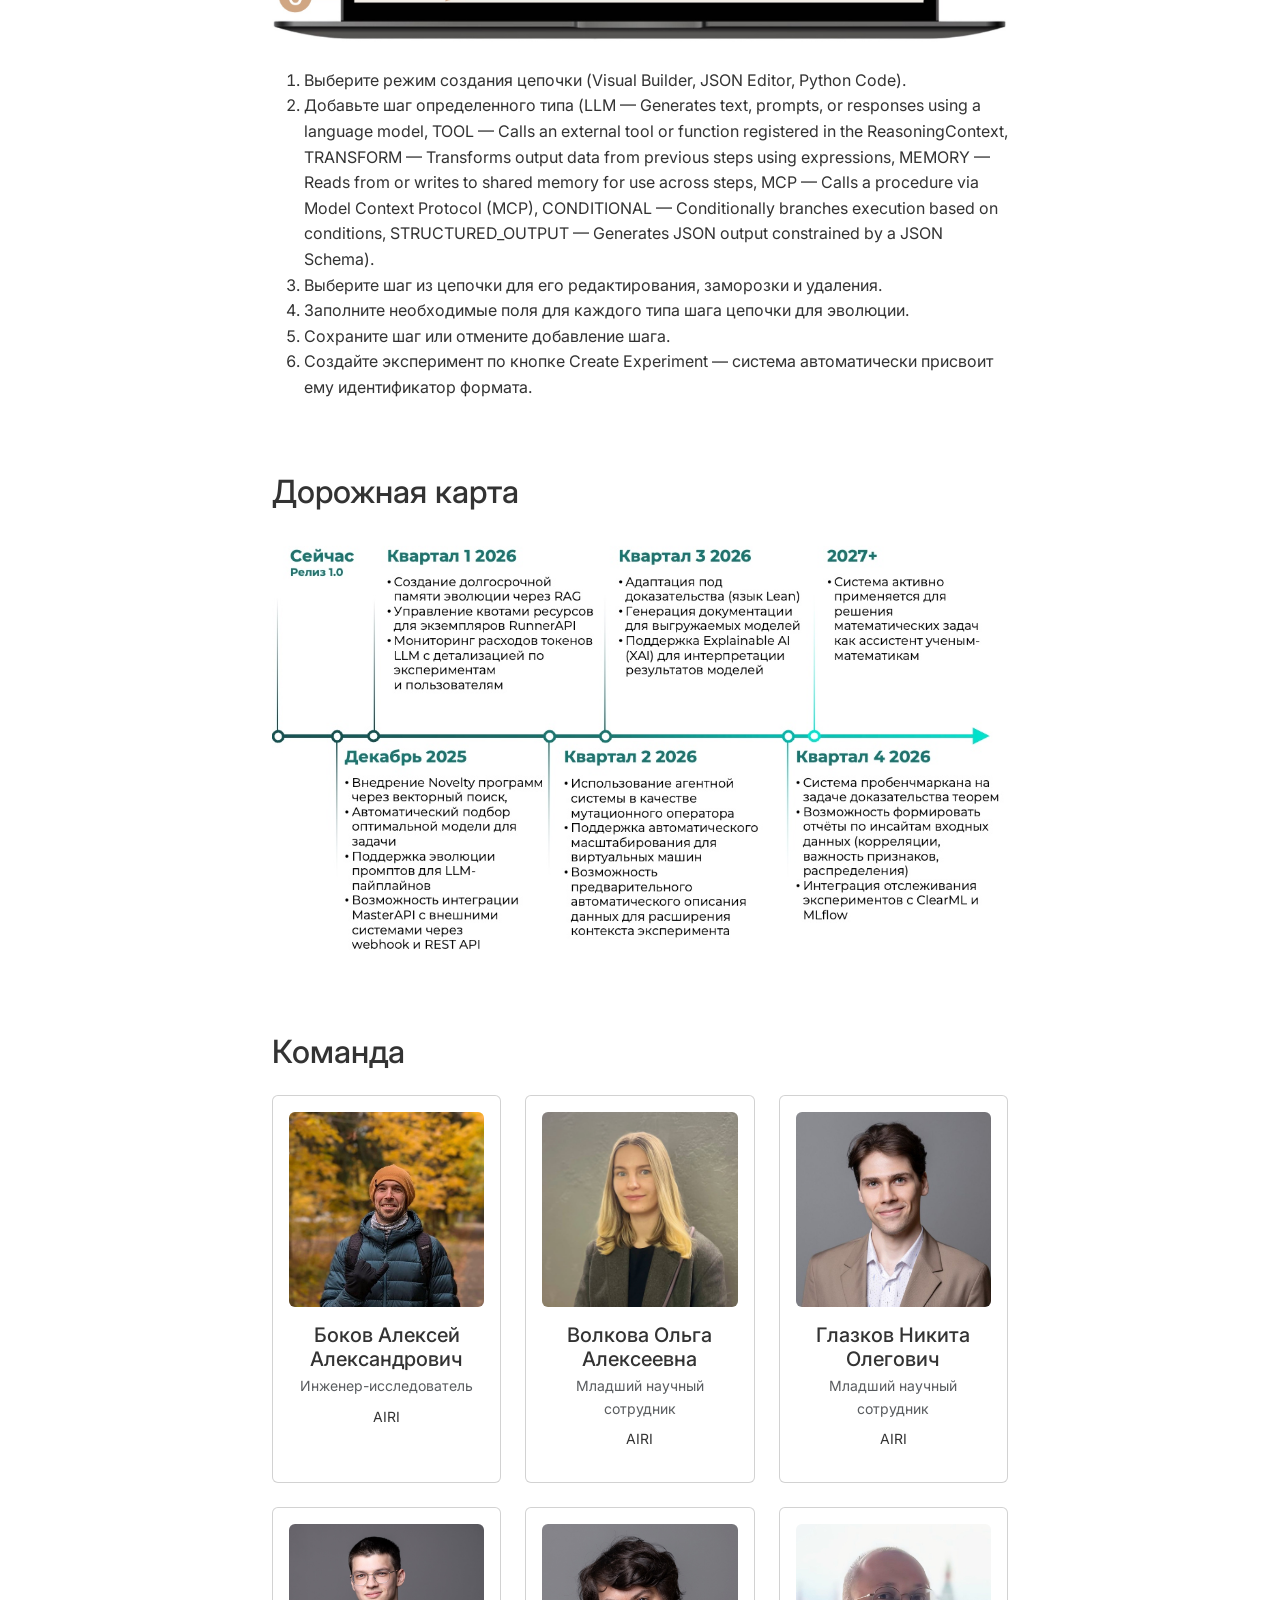
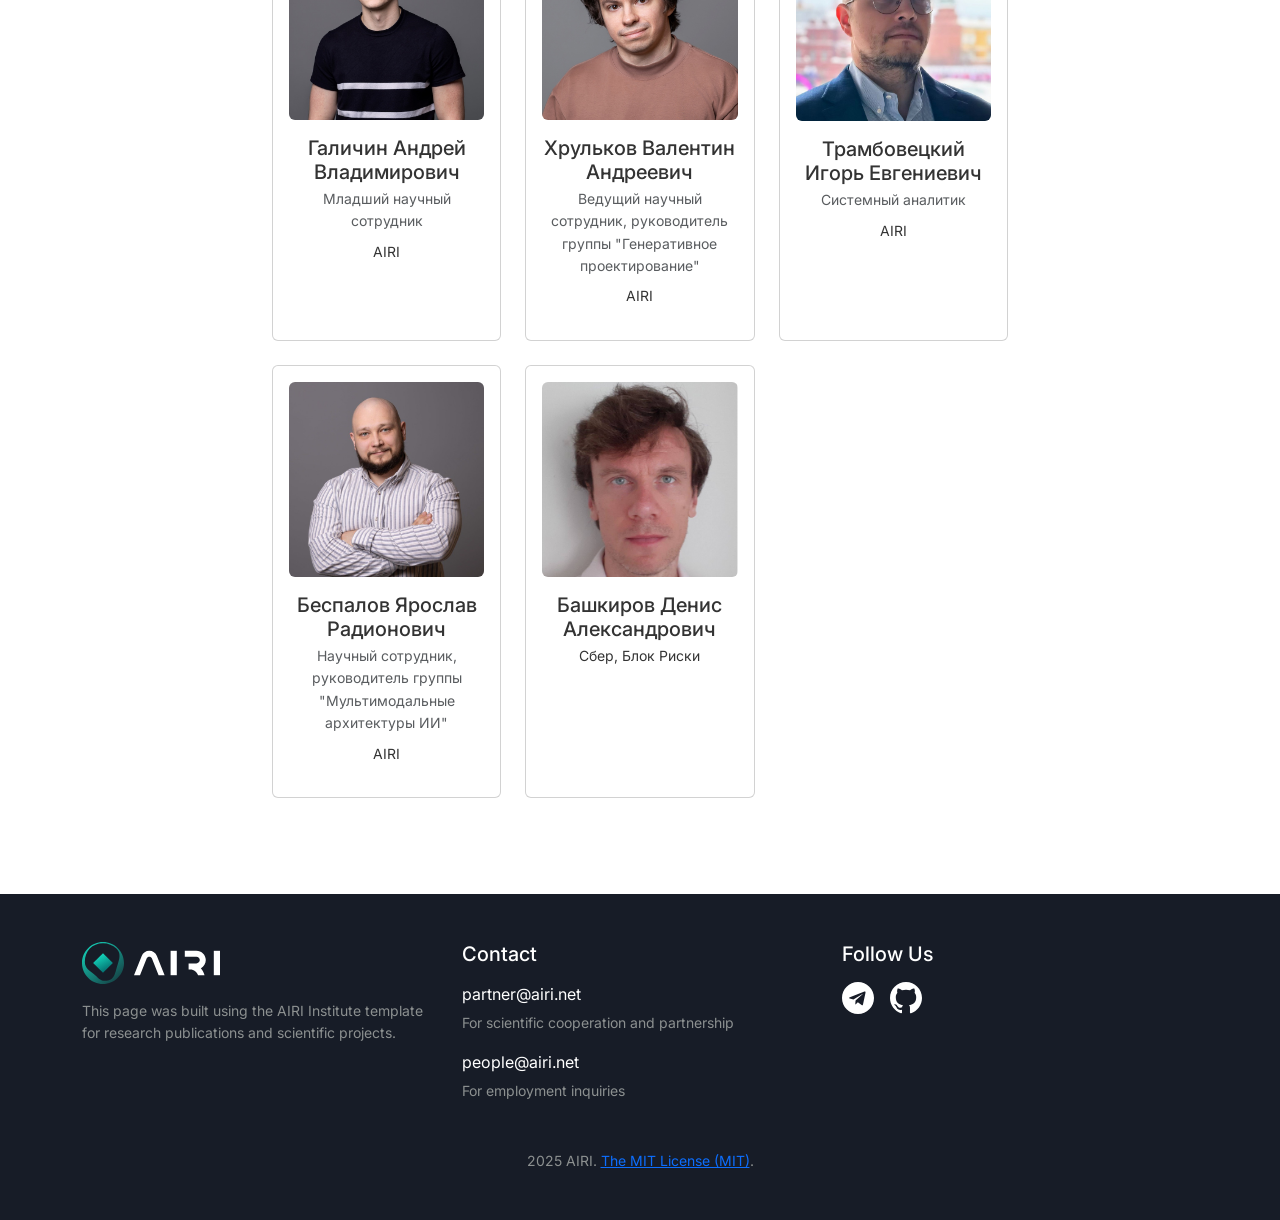
==== commit 793c266a: "0.3" ====
--- a/docs/index.html
+++ b/docs/index.html
@@ -1085,6 +1085,7 @@
                                     >
                                         <img src="images/ui_evolution_chain_1.jpg" alt="Evolution UI" class="img-fluid rounded" />
                                     </a>
+                                </div>
 
                                     <ol>
                                         <li>Выберите режим создания цепочки (Visual Builder, JSON Editor, Python Code).</li>
@@ -1094,6 +1095,7 @@
                                         <li>Сохраните шаг или отмените добавление шага.</li>
                                         <li>Создайте эксперимент по кнопке Create Experiment — система автоматически присвоит ему идентификатор формата.</li>
                                     </ol>
+
                                 </div>
                             </div> 
                         </div>
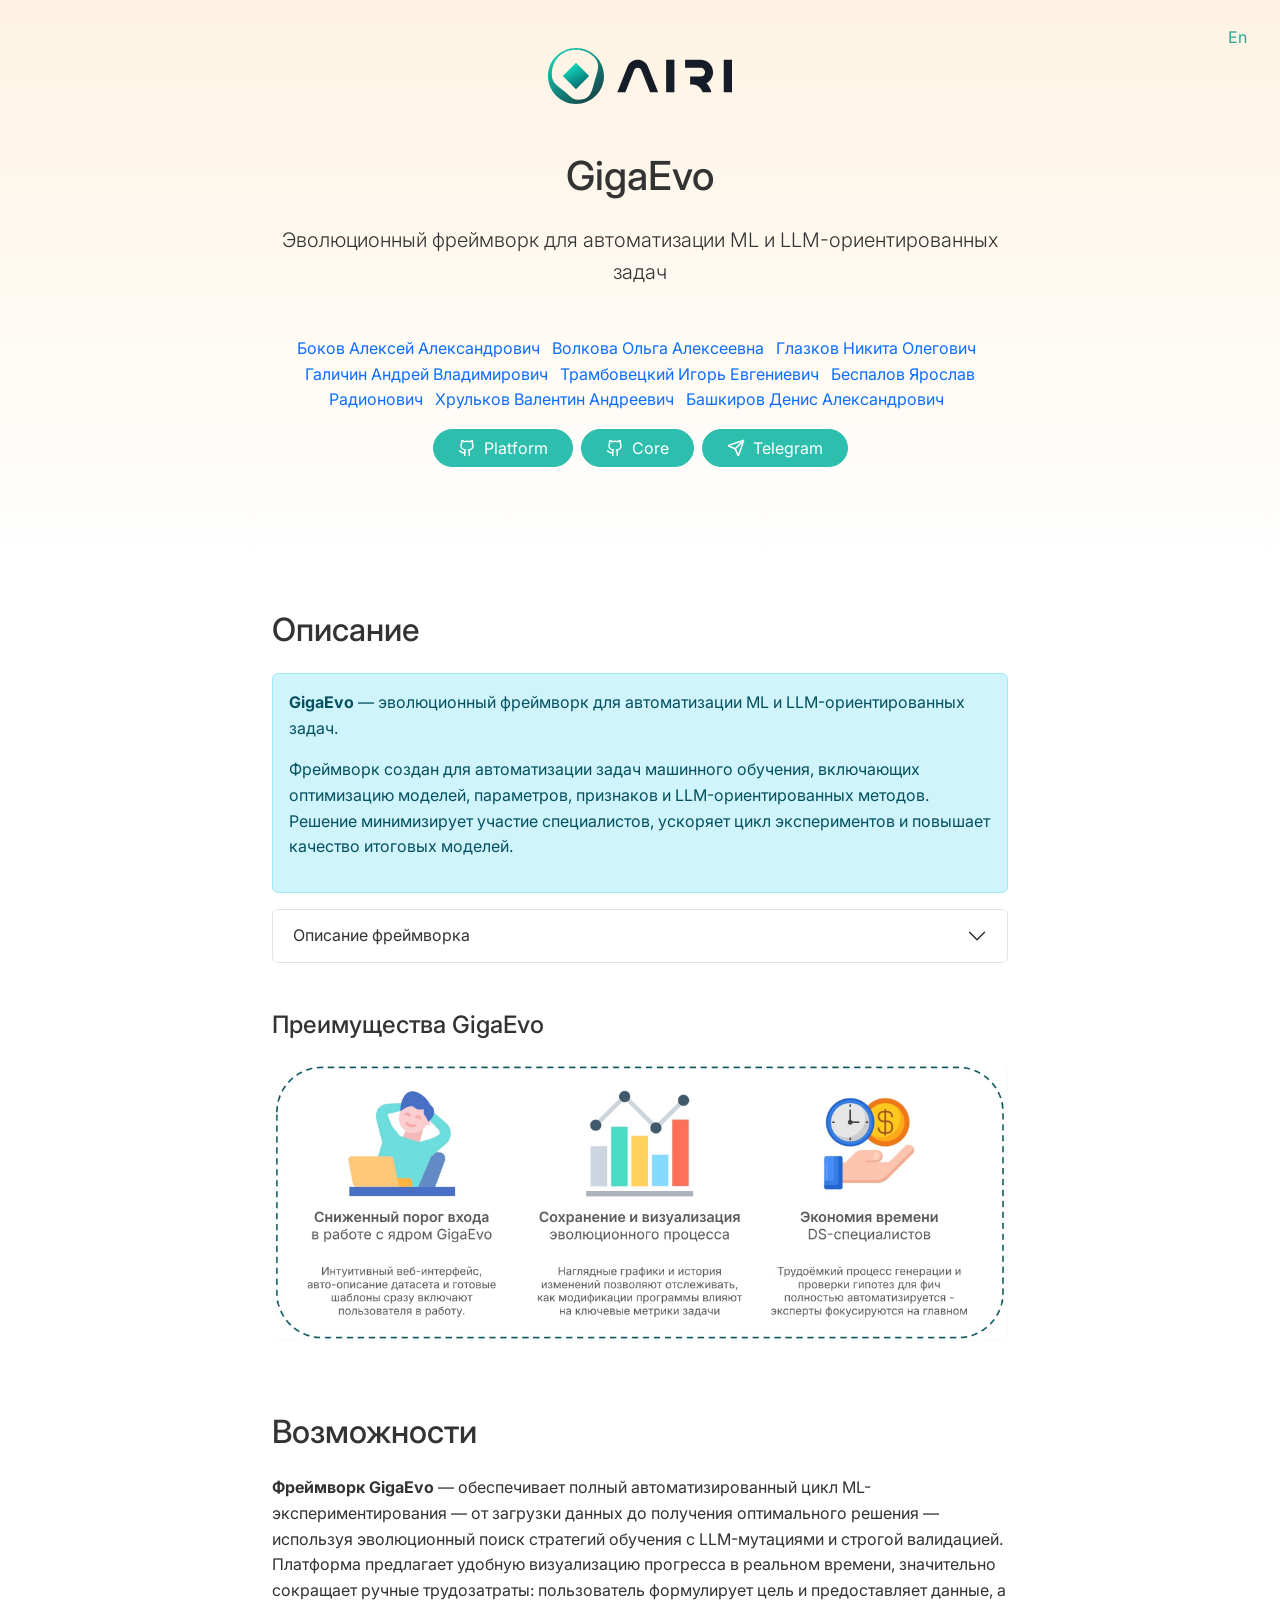
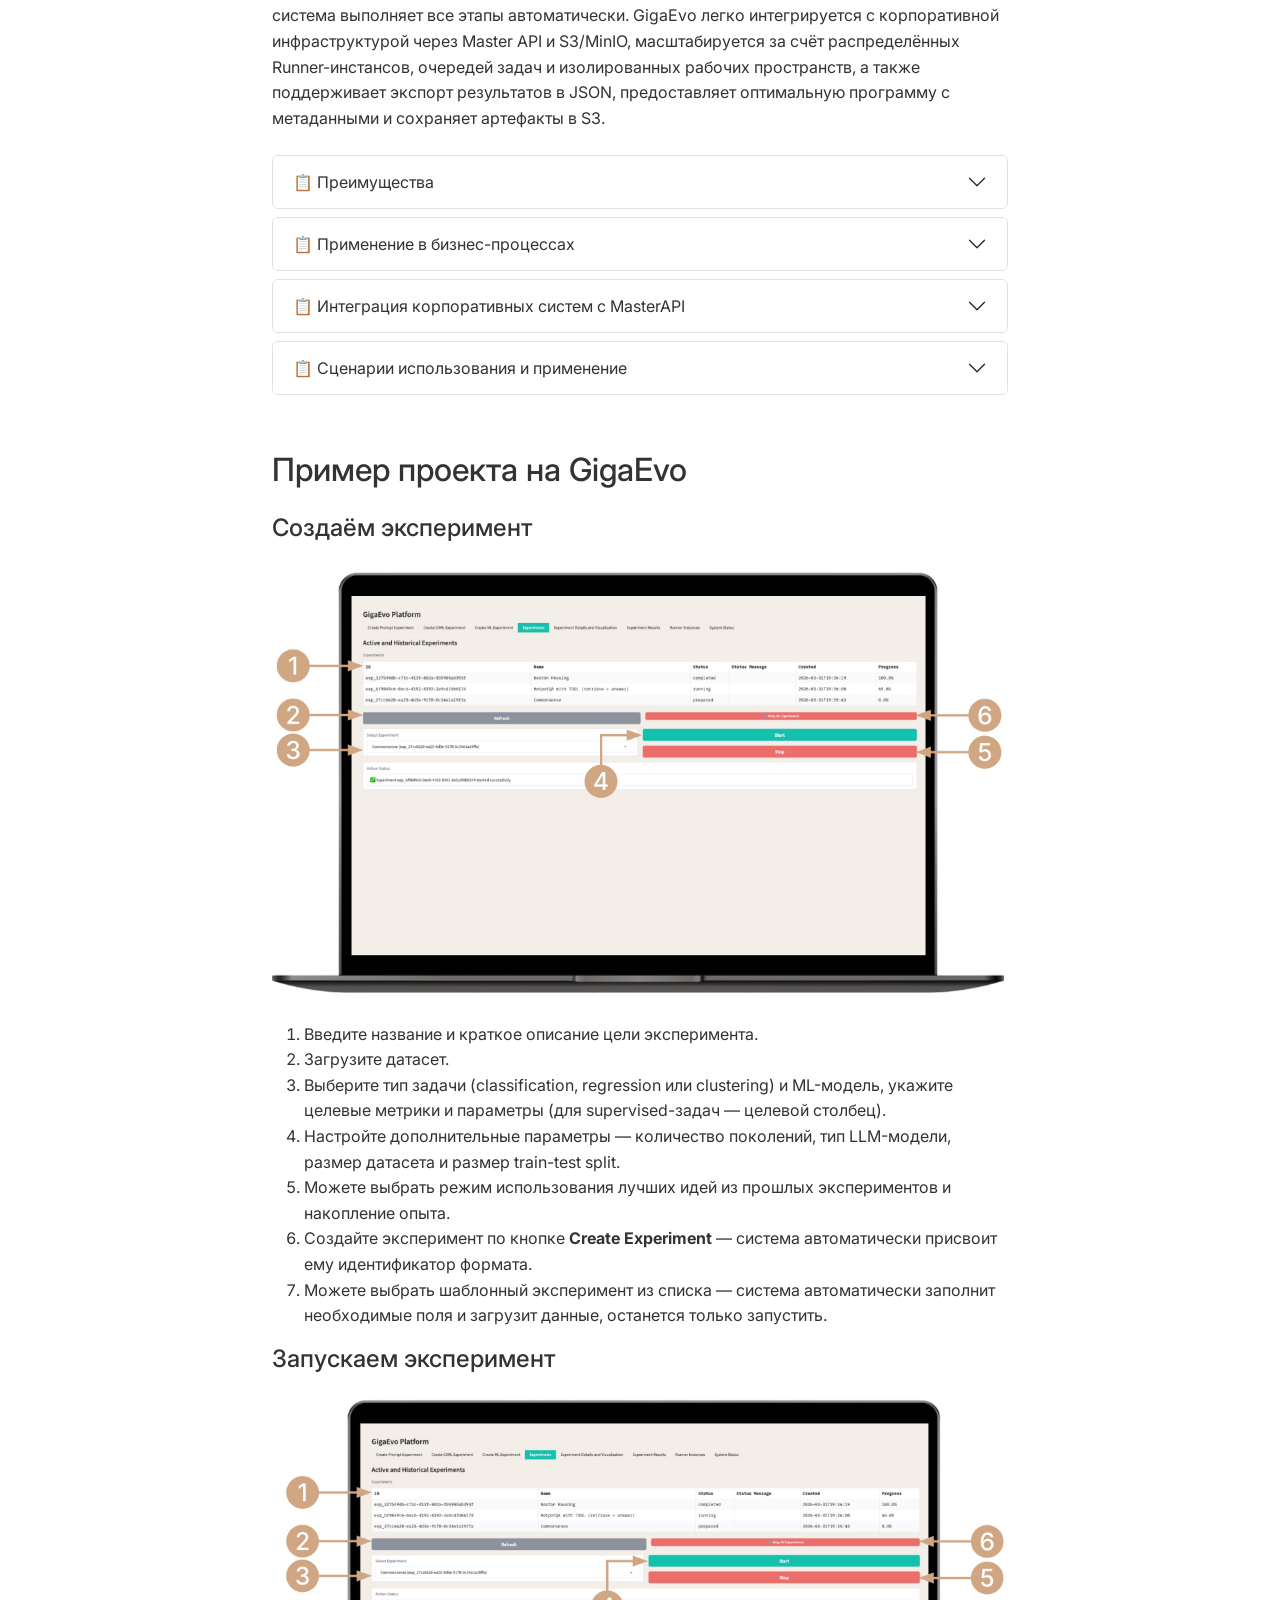
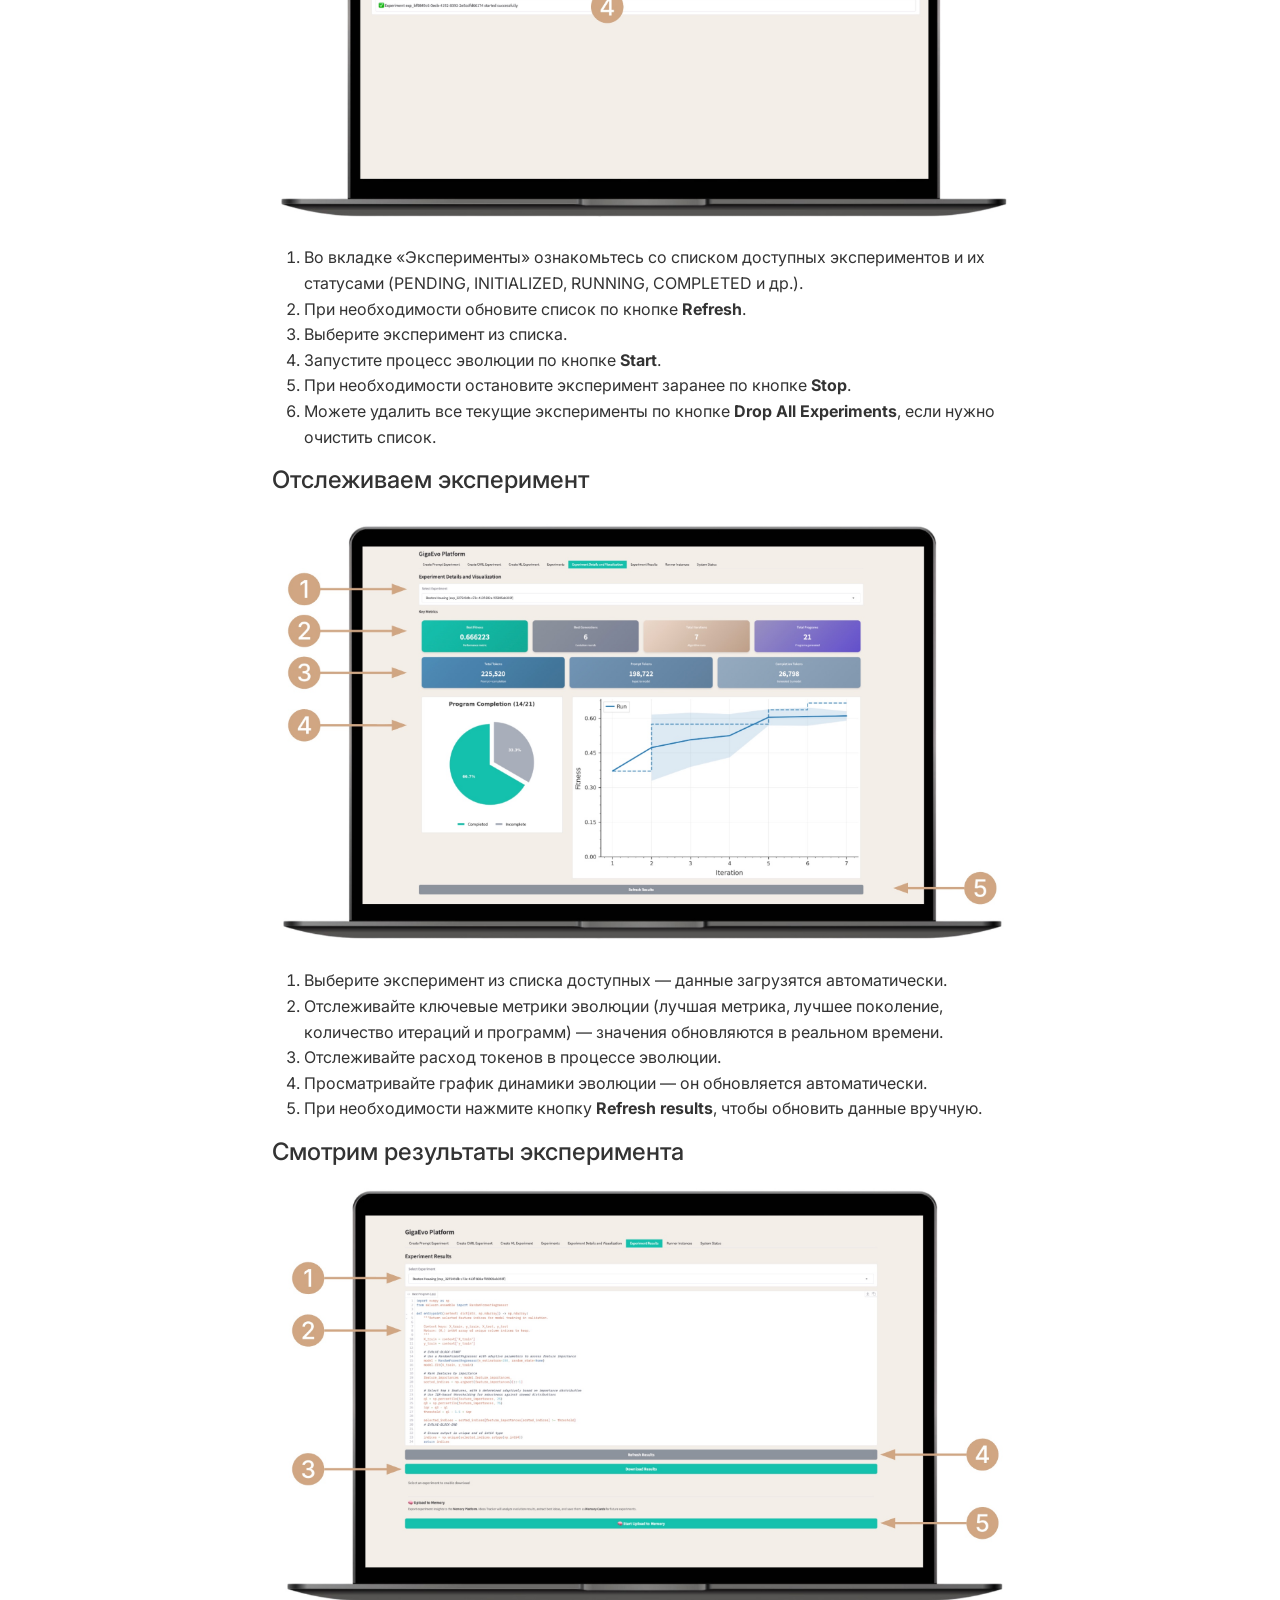
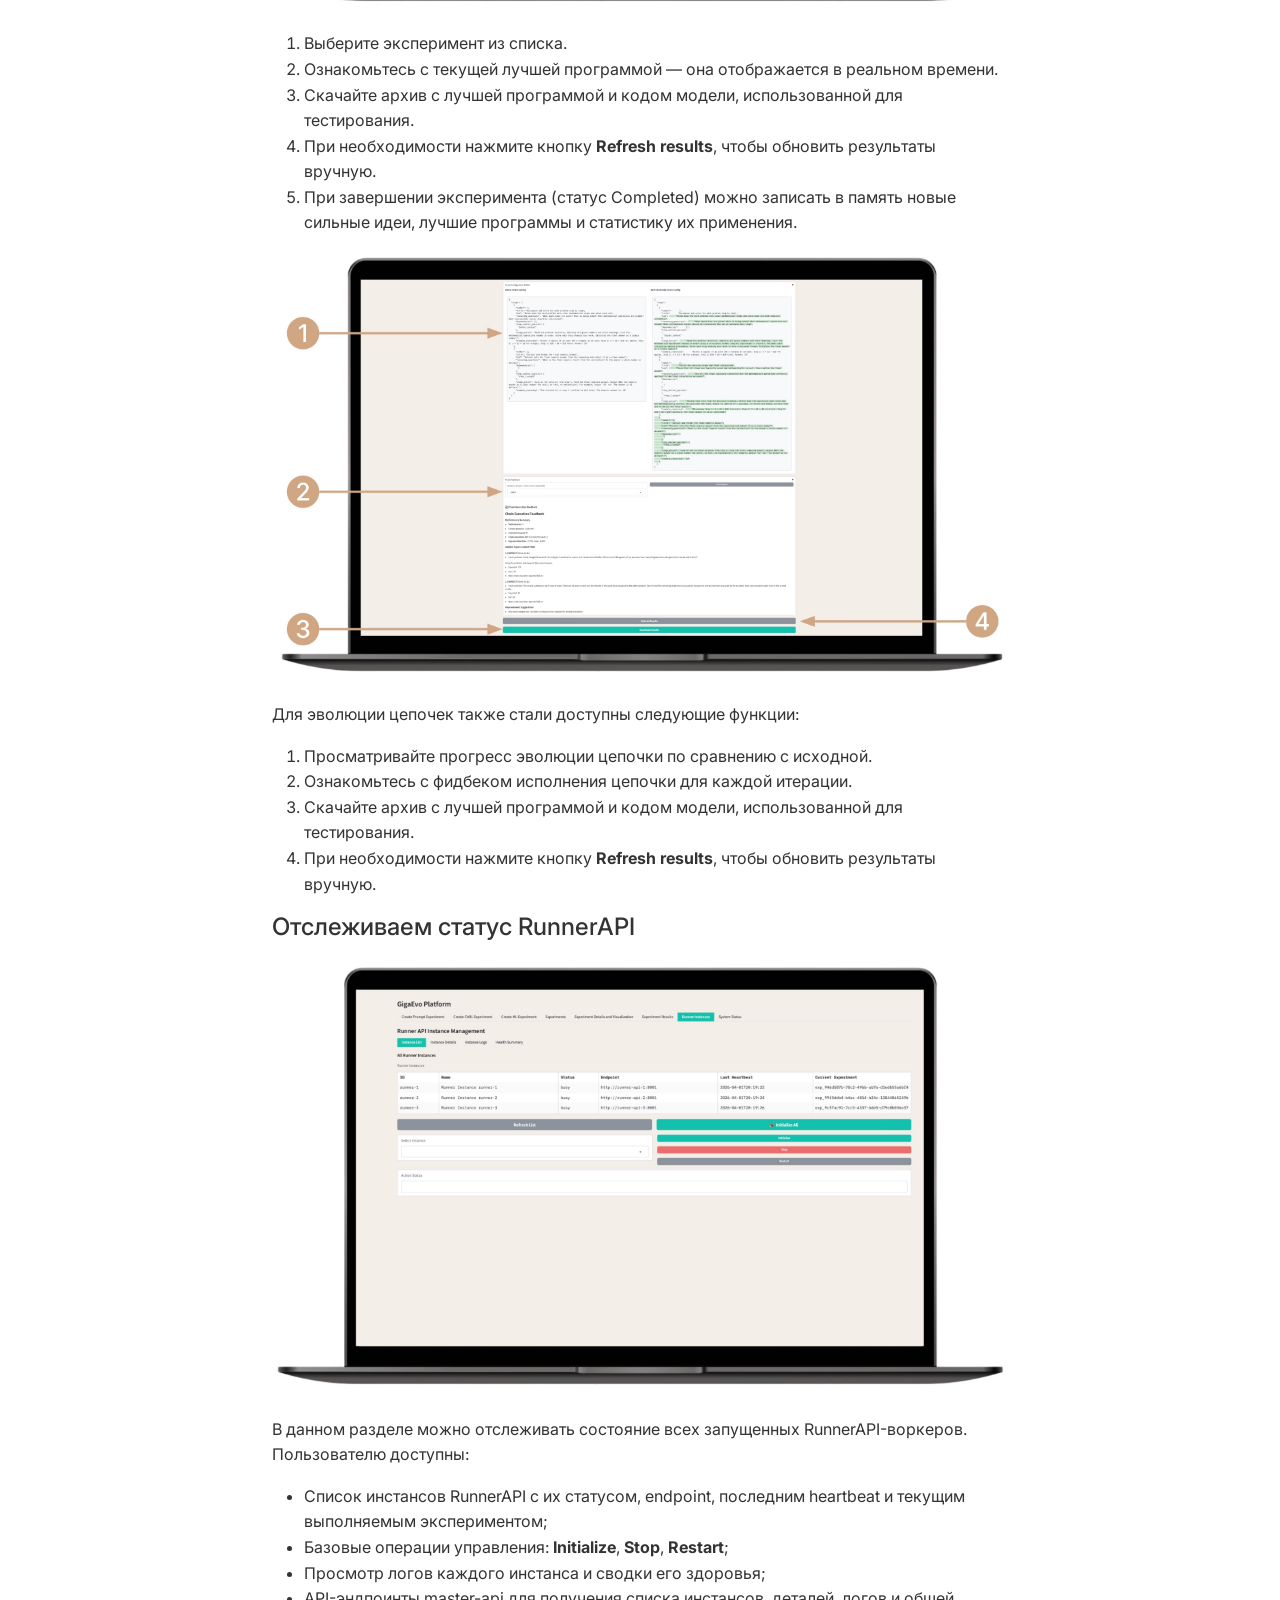
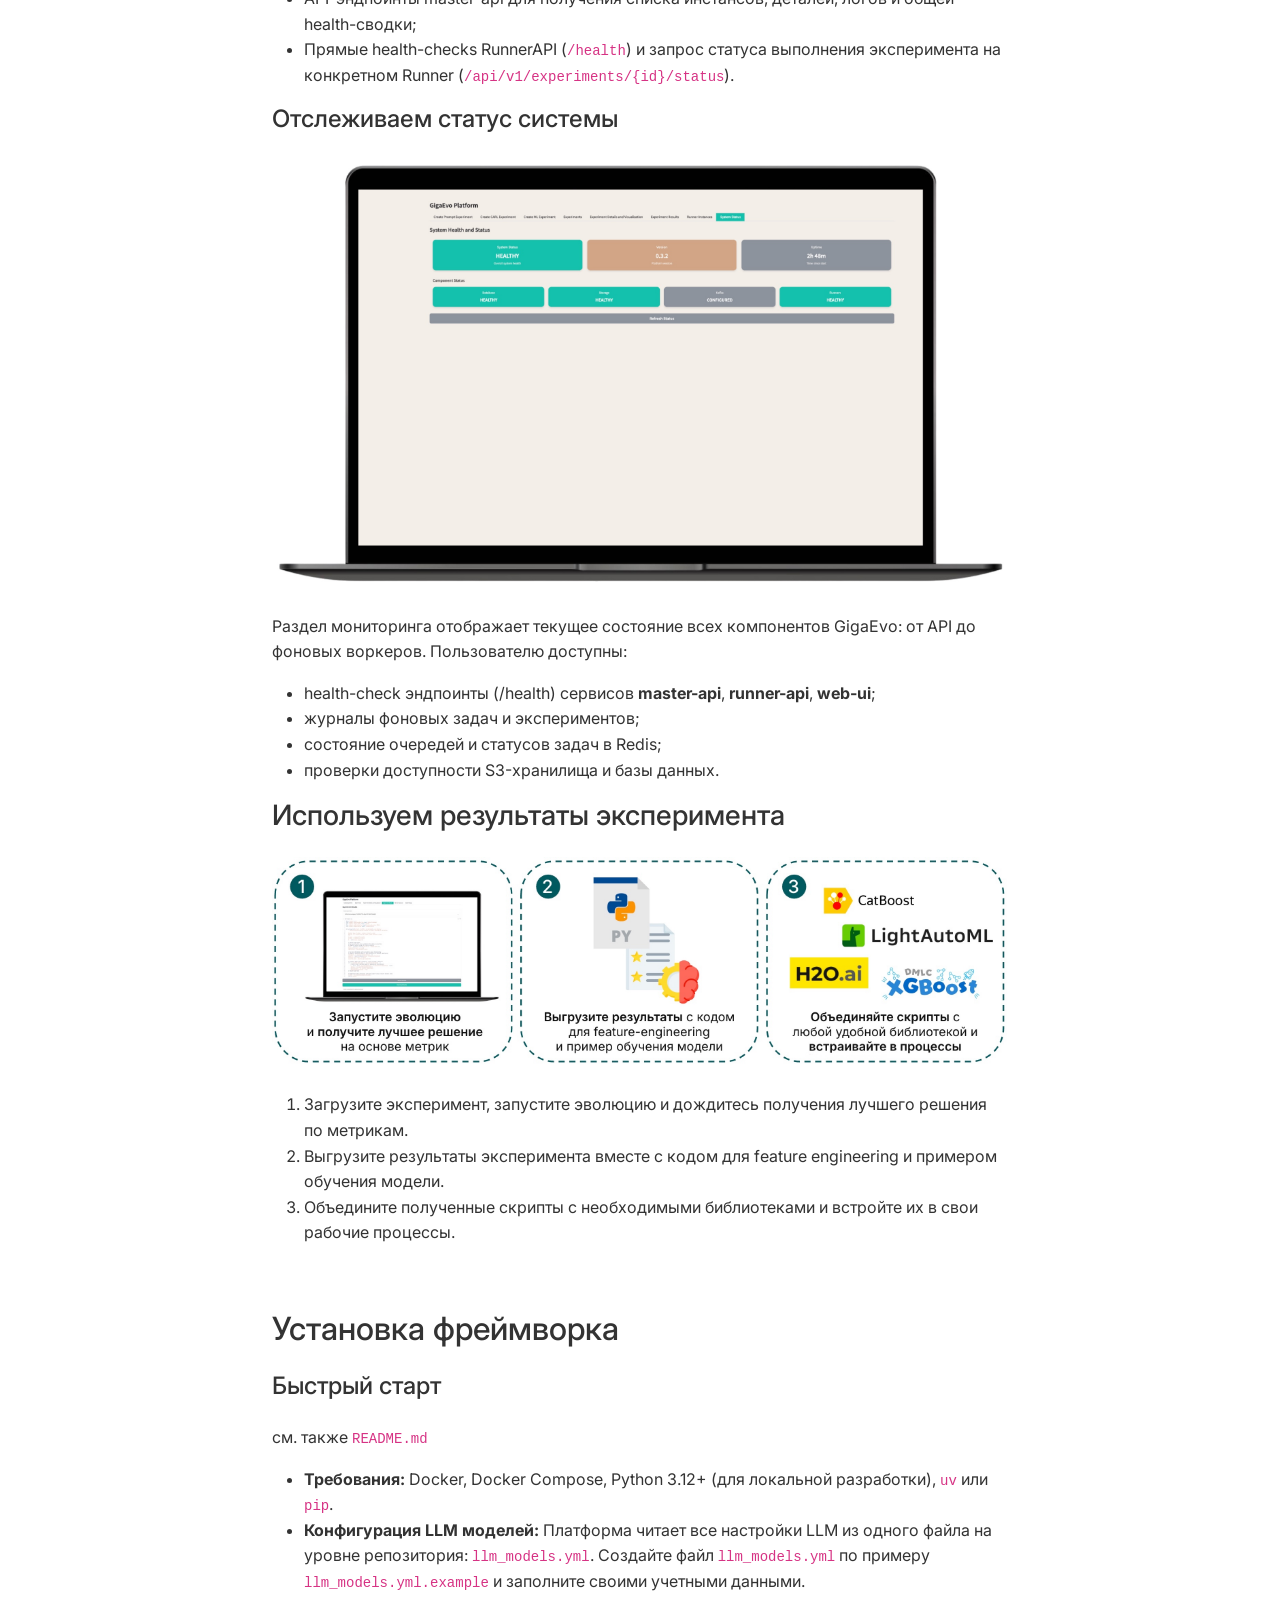
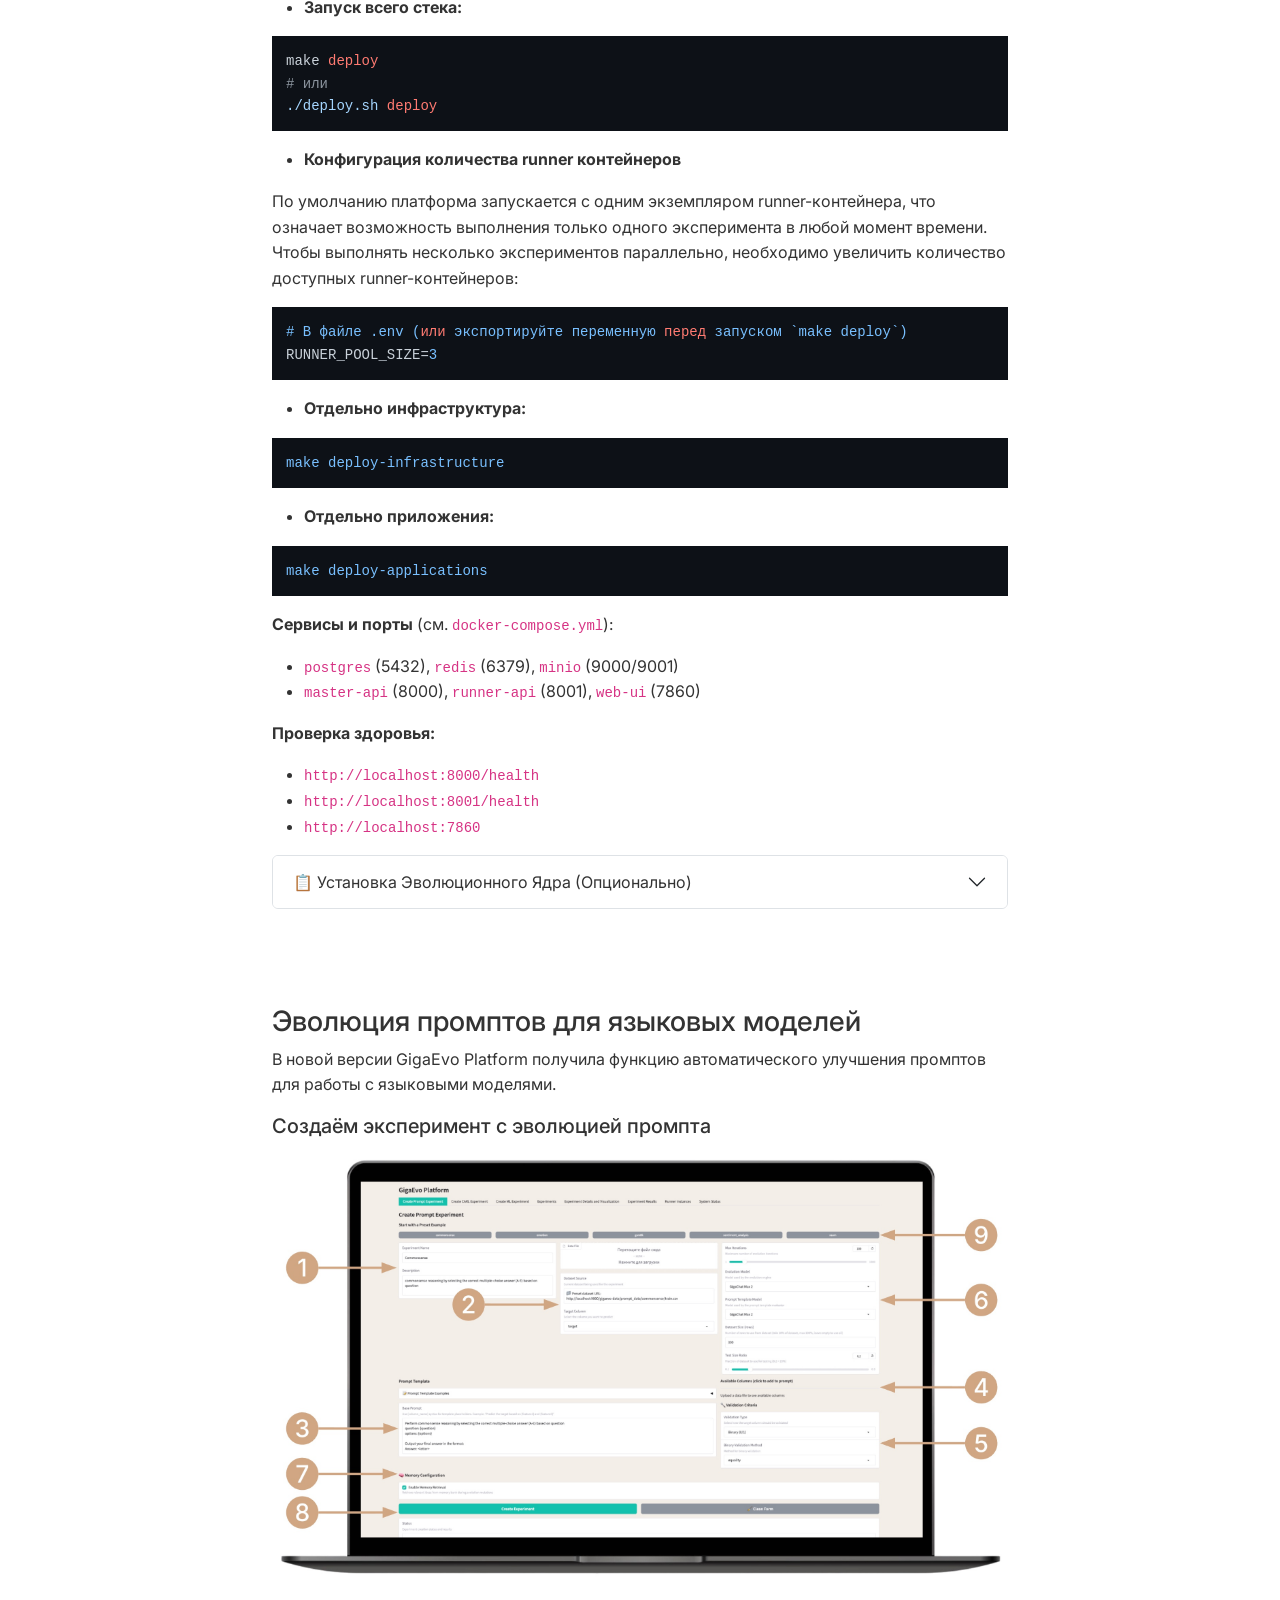
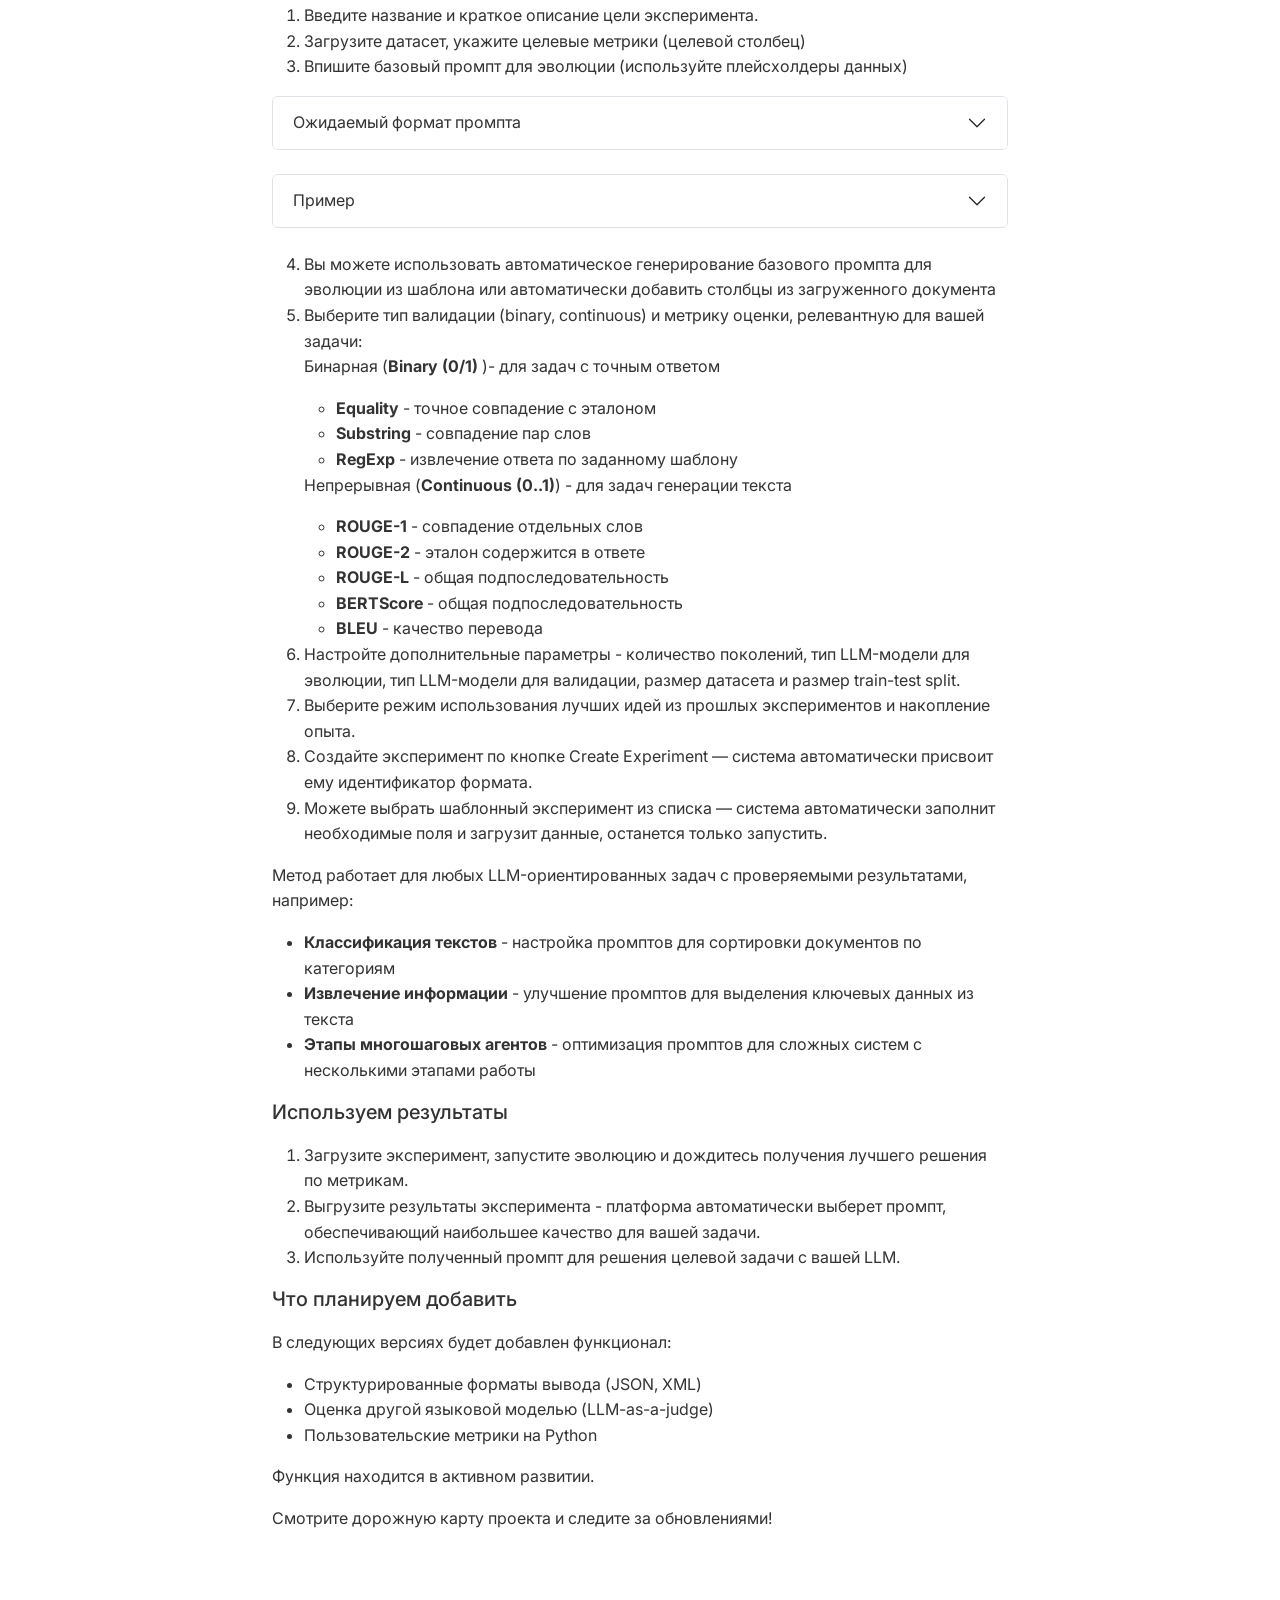
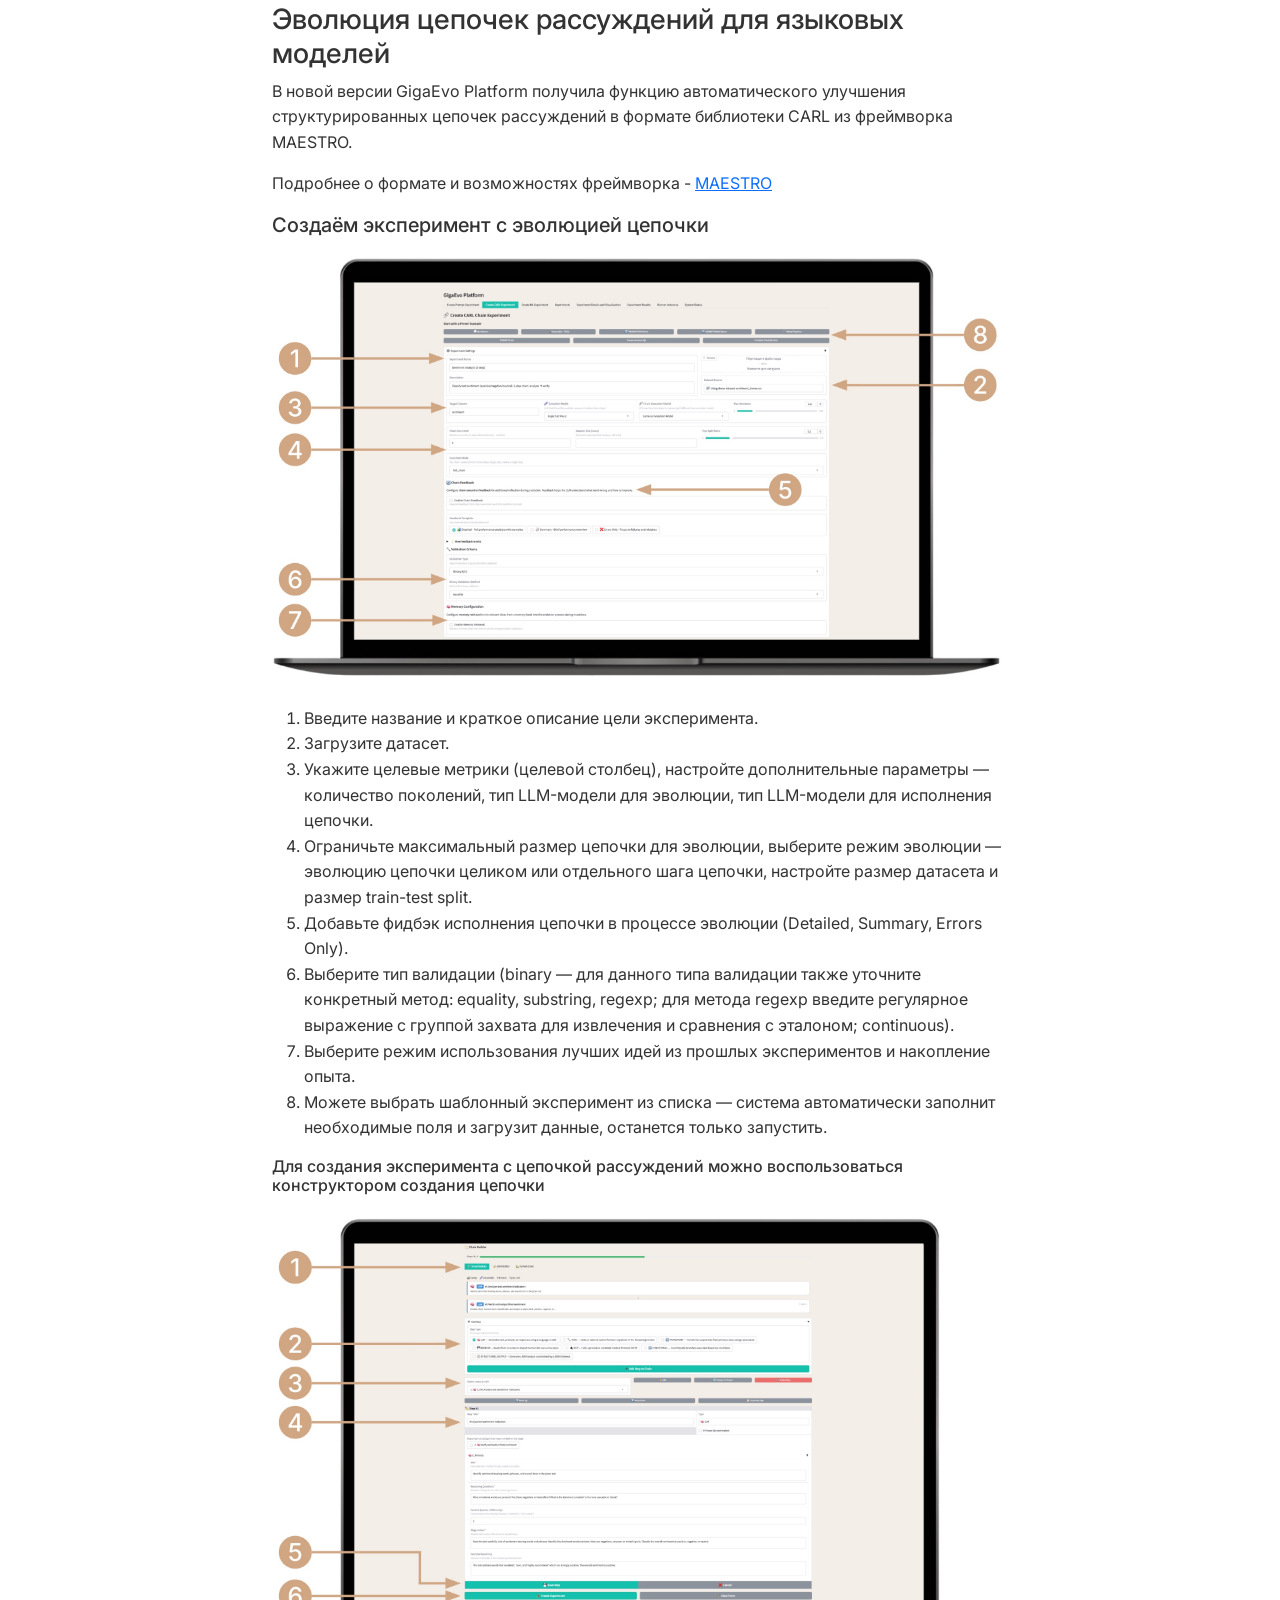
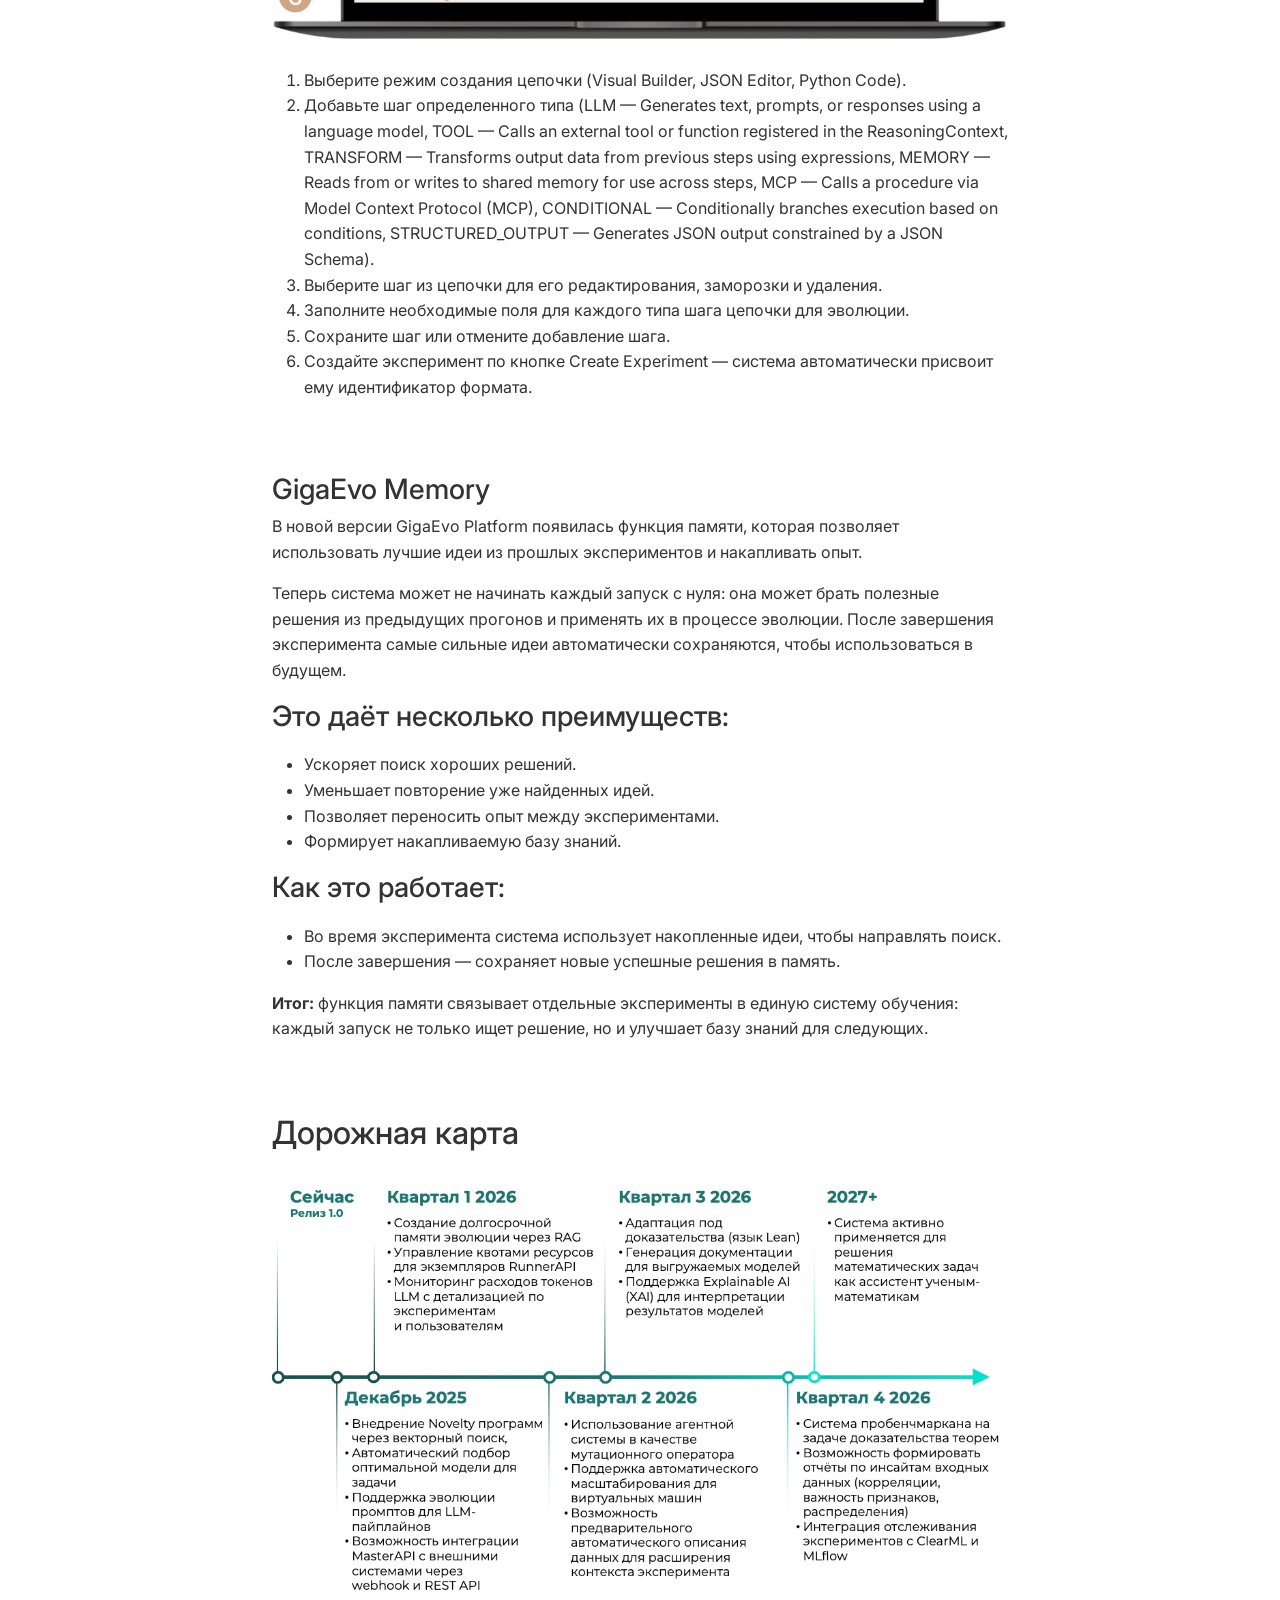
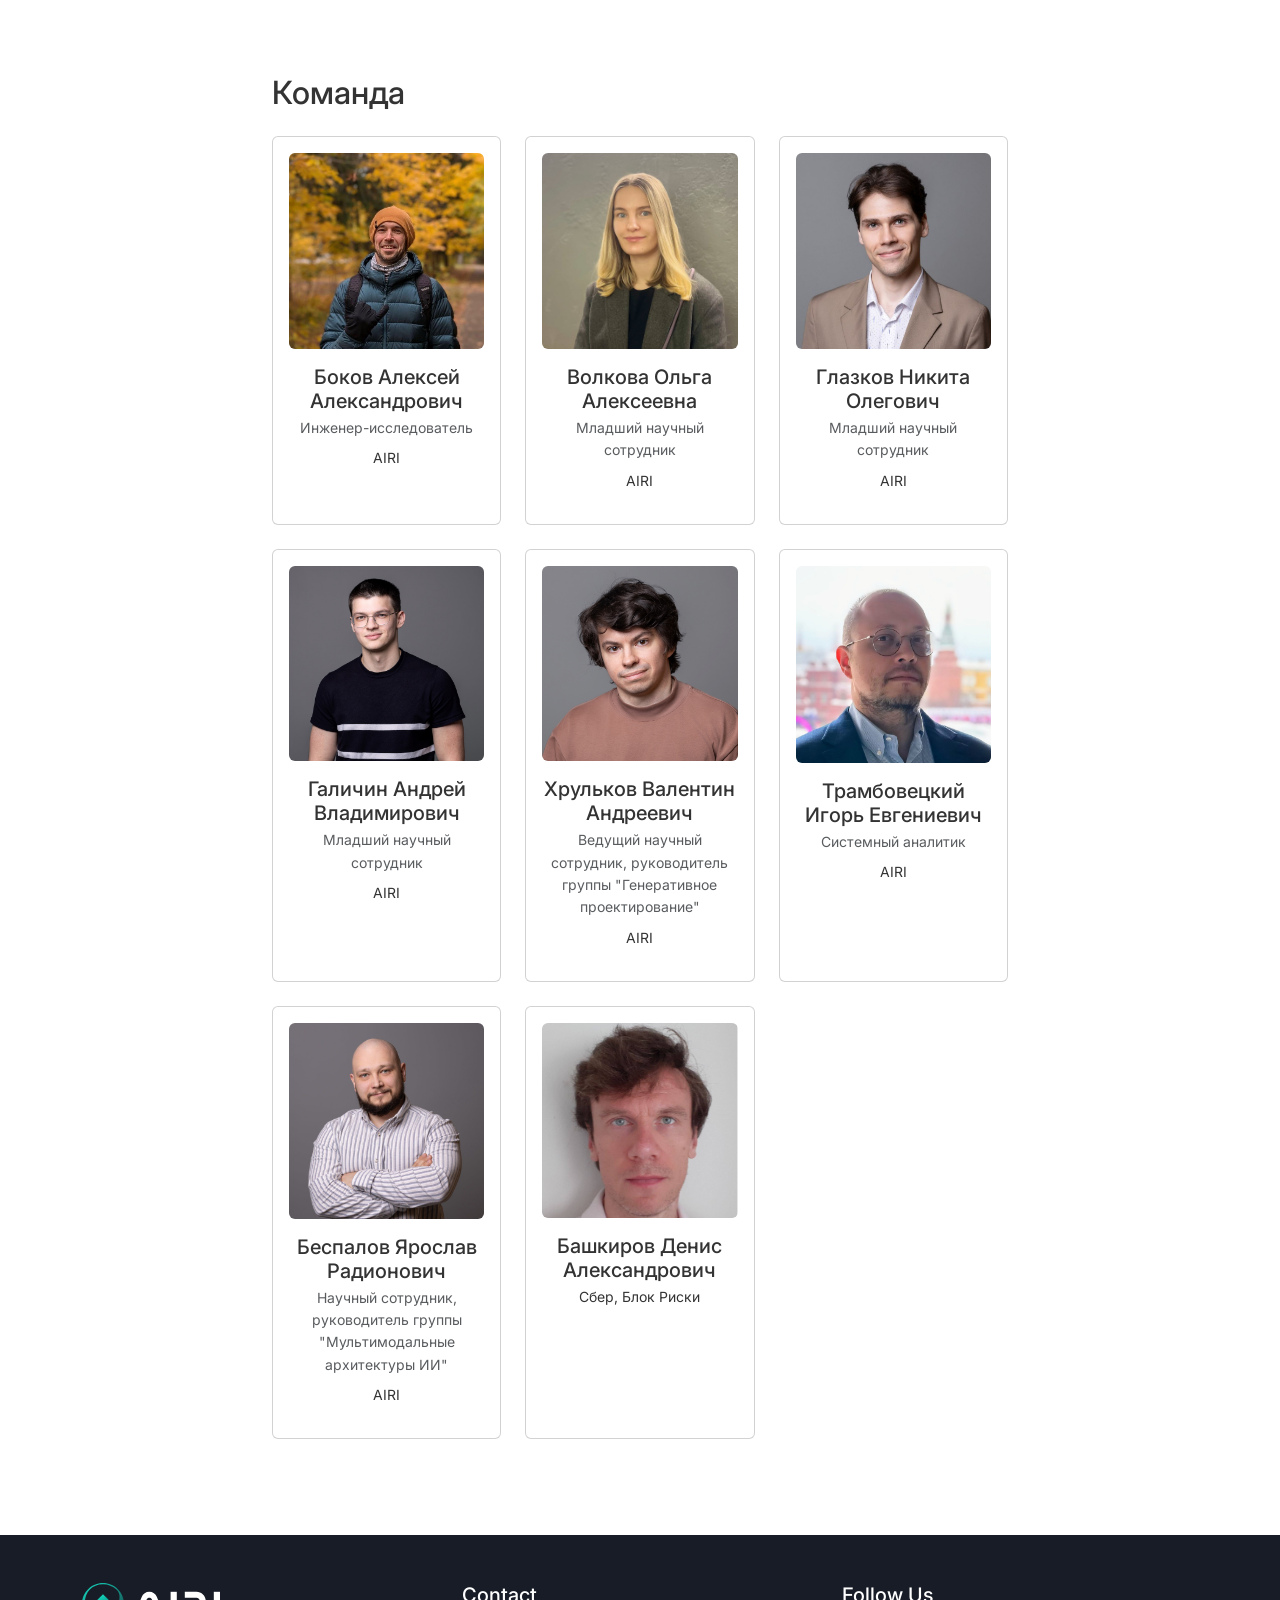
==== commit 1734b5a3: "0.3" ====
--- a/docs/index.html
+++ b/docs/index.html
@@ -1103,6 +1103,42 @@
                 </div>
             </section>
 
+
+            <!-- GigaEvo Memory -->
+            <section class="mb-5" id="evo_memory">
+                <div class="container">
+                    <div class="row justify-content-center">
+                        <div class="col-lg-8">
+                            <!-- Основной заголовок секции -->
+                            <h3 class="mb-2">GigaEvo Memory</h3>
+
+                            <!-- Описание -->
+                            <div class="mb-4">
+                                <p>В новой версии GigaEvo Platform появилась функция памяти, которая позволяет использовать лучшие идеи из прошлых экспериментов и накапливать опыт.</p>
+
+                                <p>Теперь система может не начинать каждый запуск с нуля: она может брать полезные решения из предыдущих прогонов и применять их в процессе эволюции. После завершения эксперимента самые сильные идеи автоматически сохраняются, чтобы использоваться в будущем.</p>
+
+                                <h3>Это даёт несколько преимуществ:</h3>
+                                <ul>
+                                    <li>Ускоряет поиск хороших решений.</li>
+                                    <li>Уменьшает повторение уже найденных идей.</li>
+                                    <li>Позволяет переносить опыт между экспериментами.</li>
+                                    <li>Формирует накапливаемую базу знаний.</li>
+                                </ul>
+
+                                <h3>Как это работает:</h3>
+                                <ul>
+                                    <li>Во время эксперимента система использует накопленные идеи, чтобы направлять поиск.</li>
+                                    <li>После завершения — сохраняет новые успешные решения в память.</li>
+                                </ul>
+
+                                <p><strong>Итог:</strong> функция памяти связывает отдельные эксперименты в единую систему обучения: каждый запуск не только ищет решение, но и улучшает базу знаний для следующих.</p>
+                        </div>
+                    </div>
+                </div>
+            </section>
+
+
             <!-- Дорожная карта -->
             <section class="mb-5" id="roadmap">
                 <div class="container">
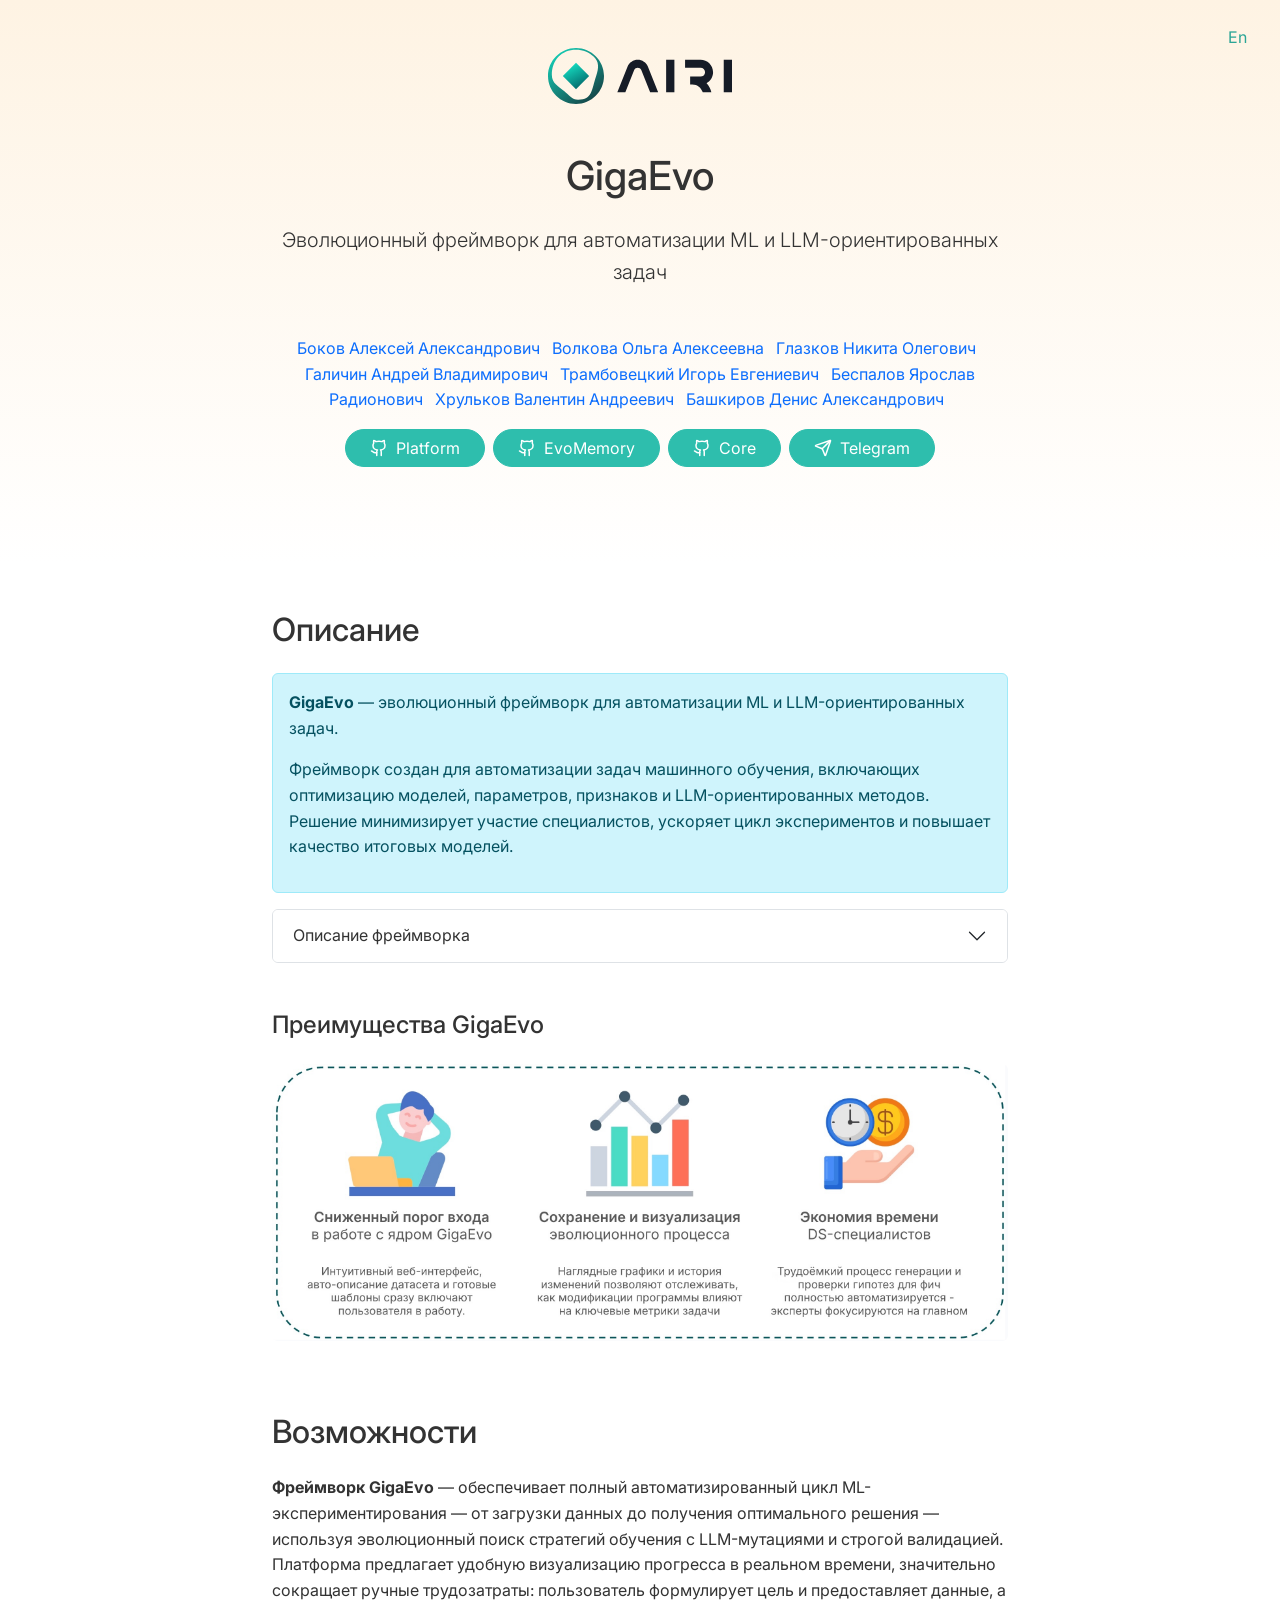
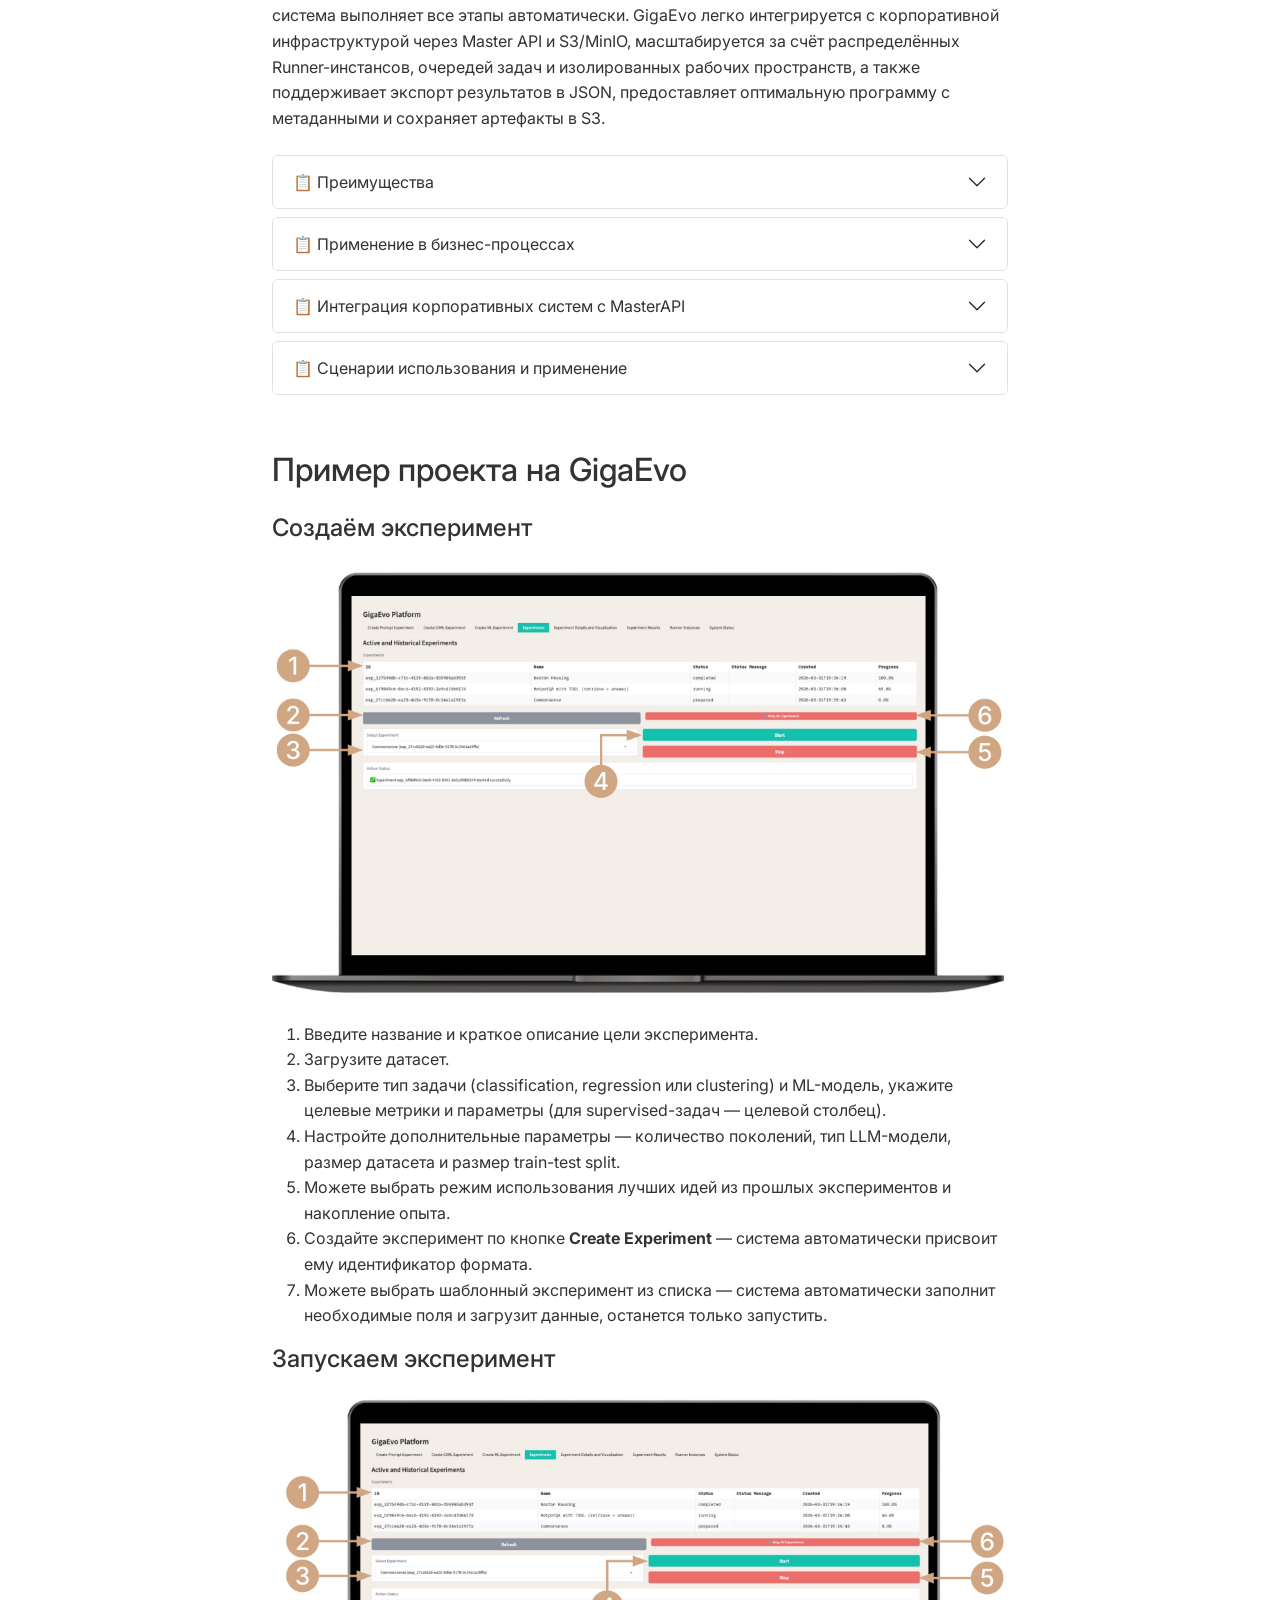
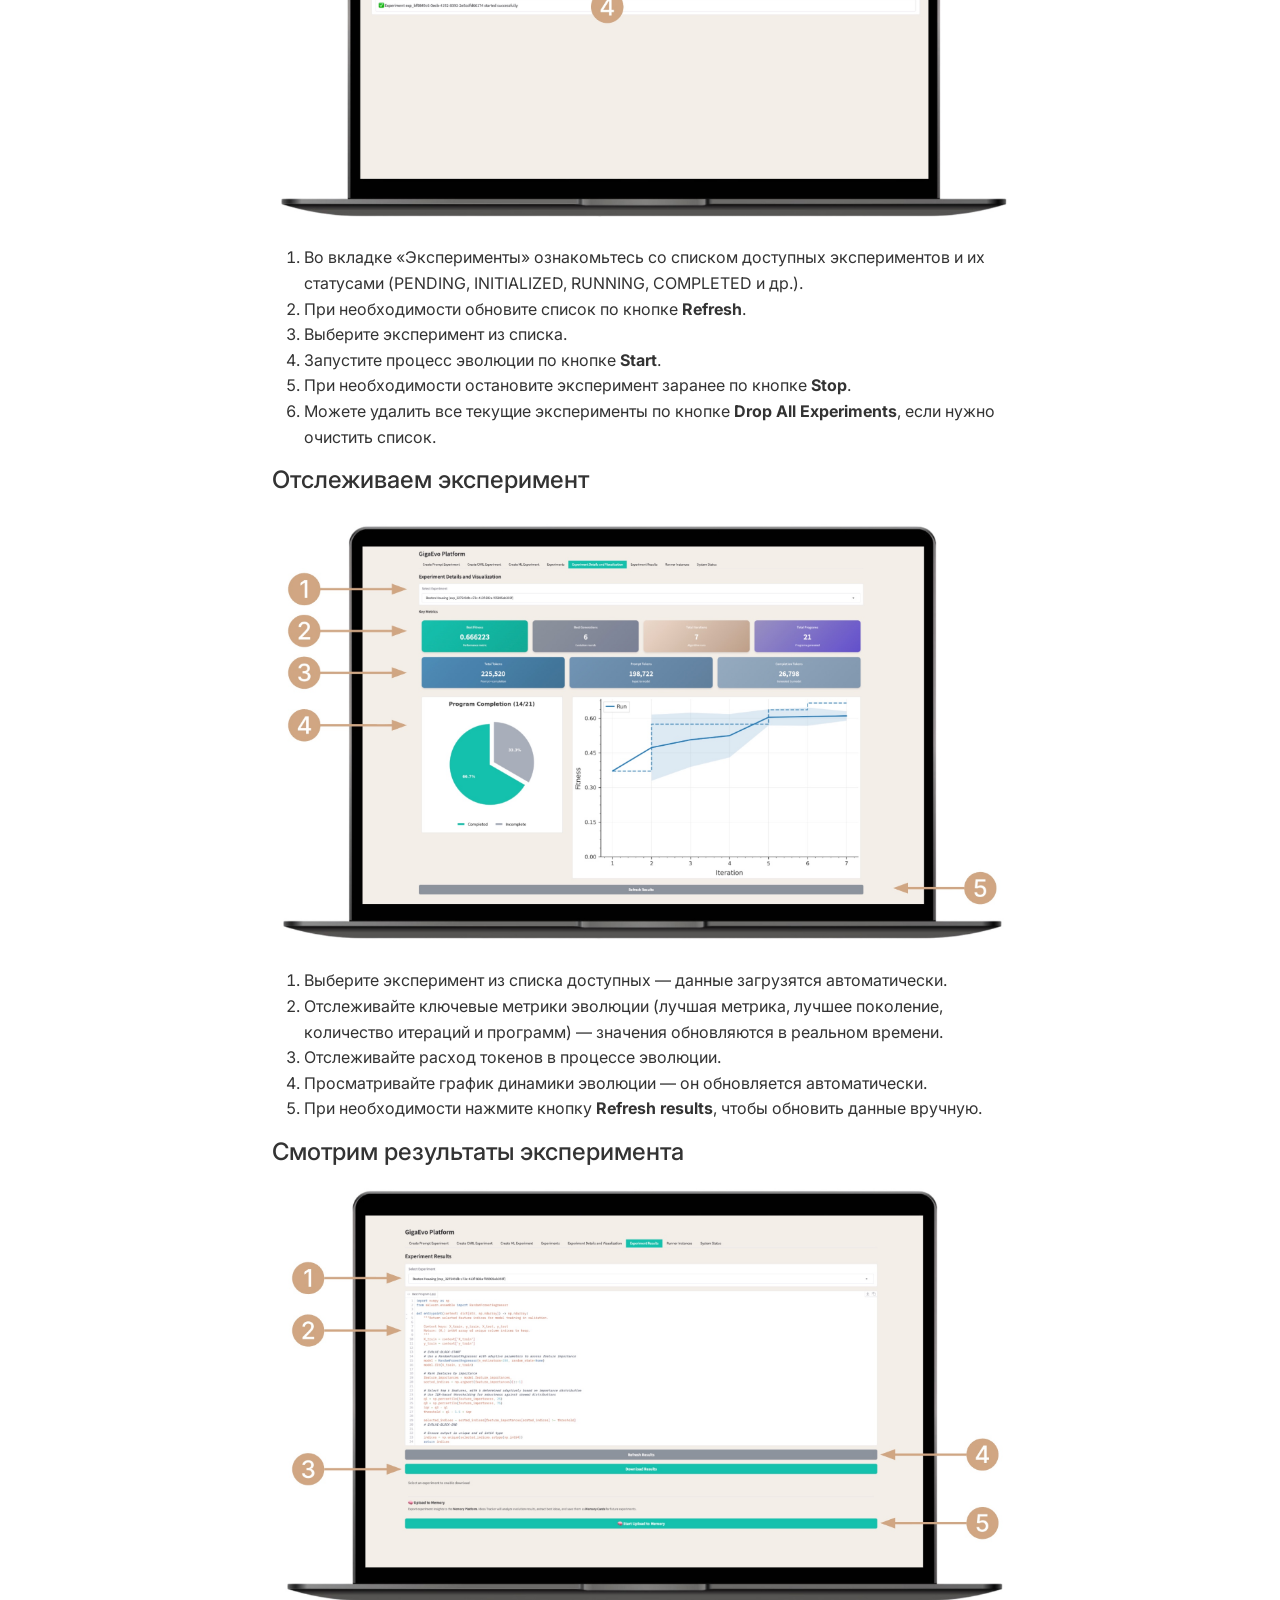
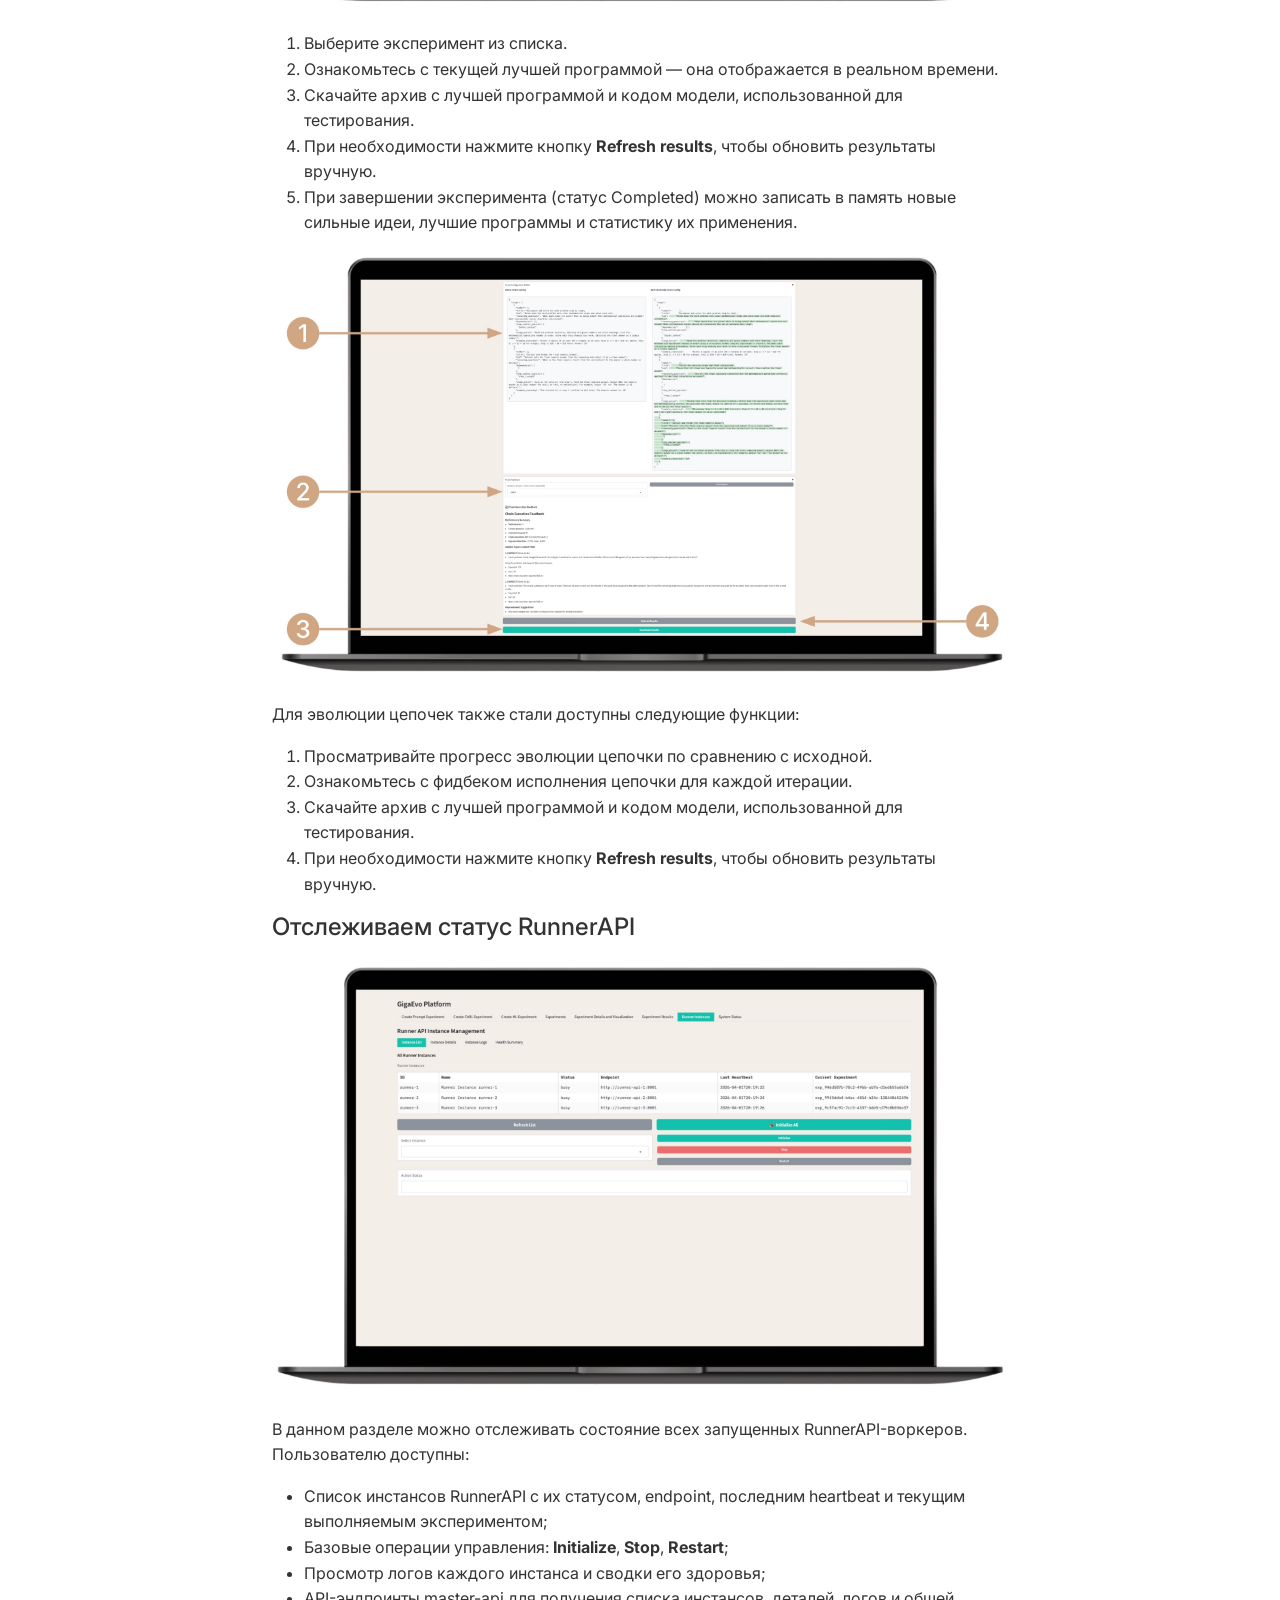
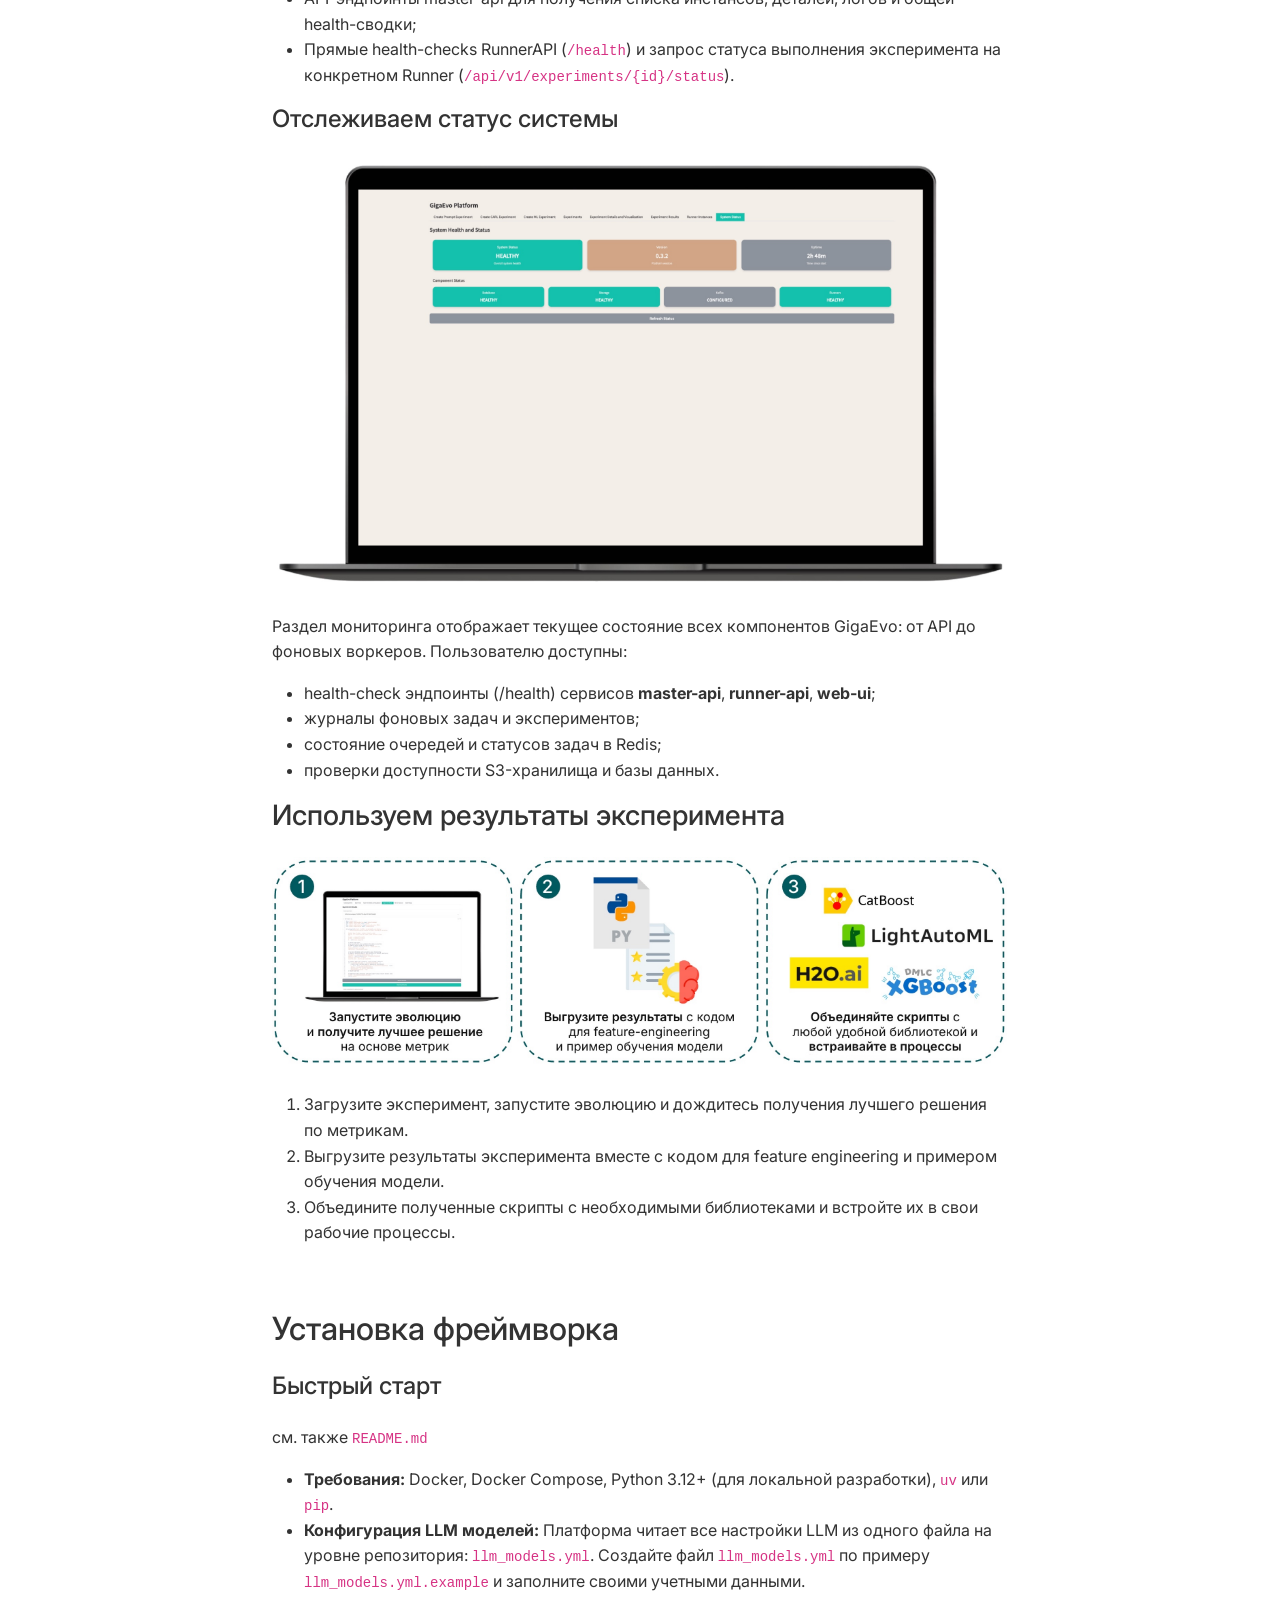
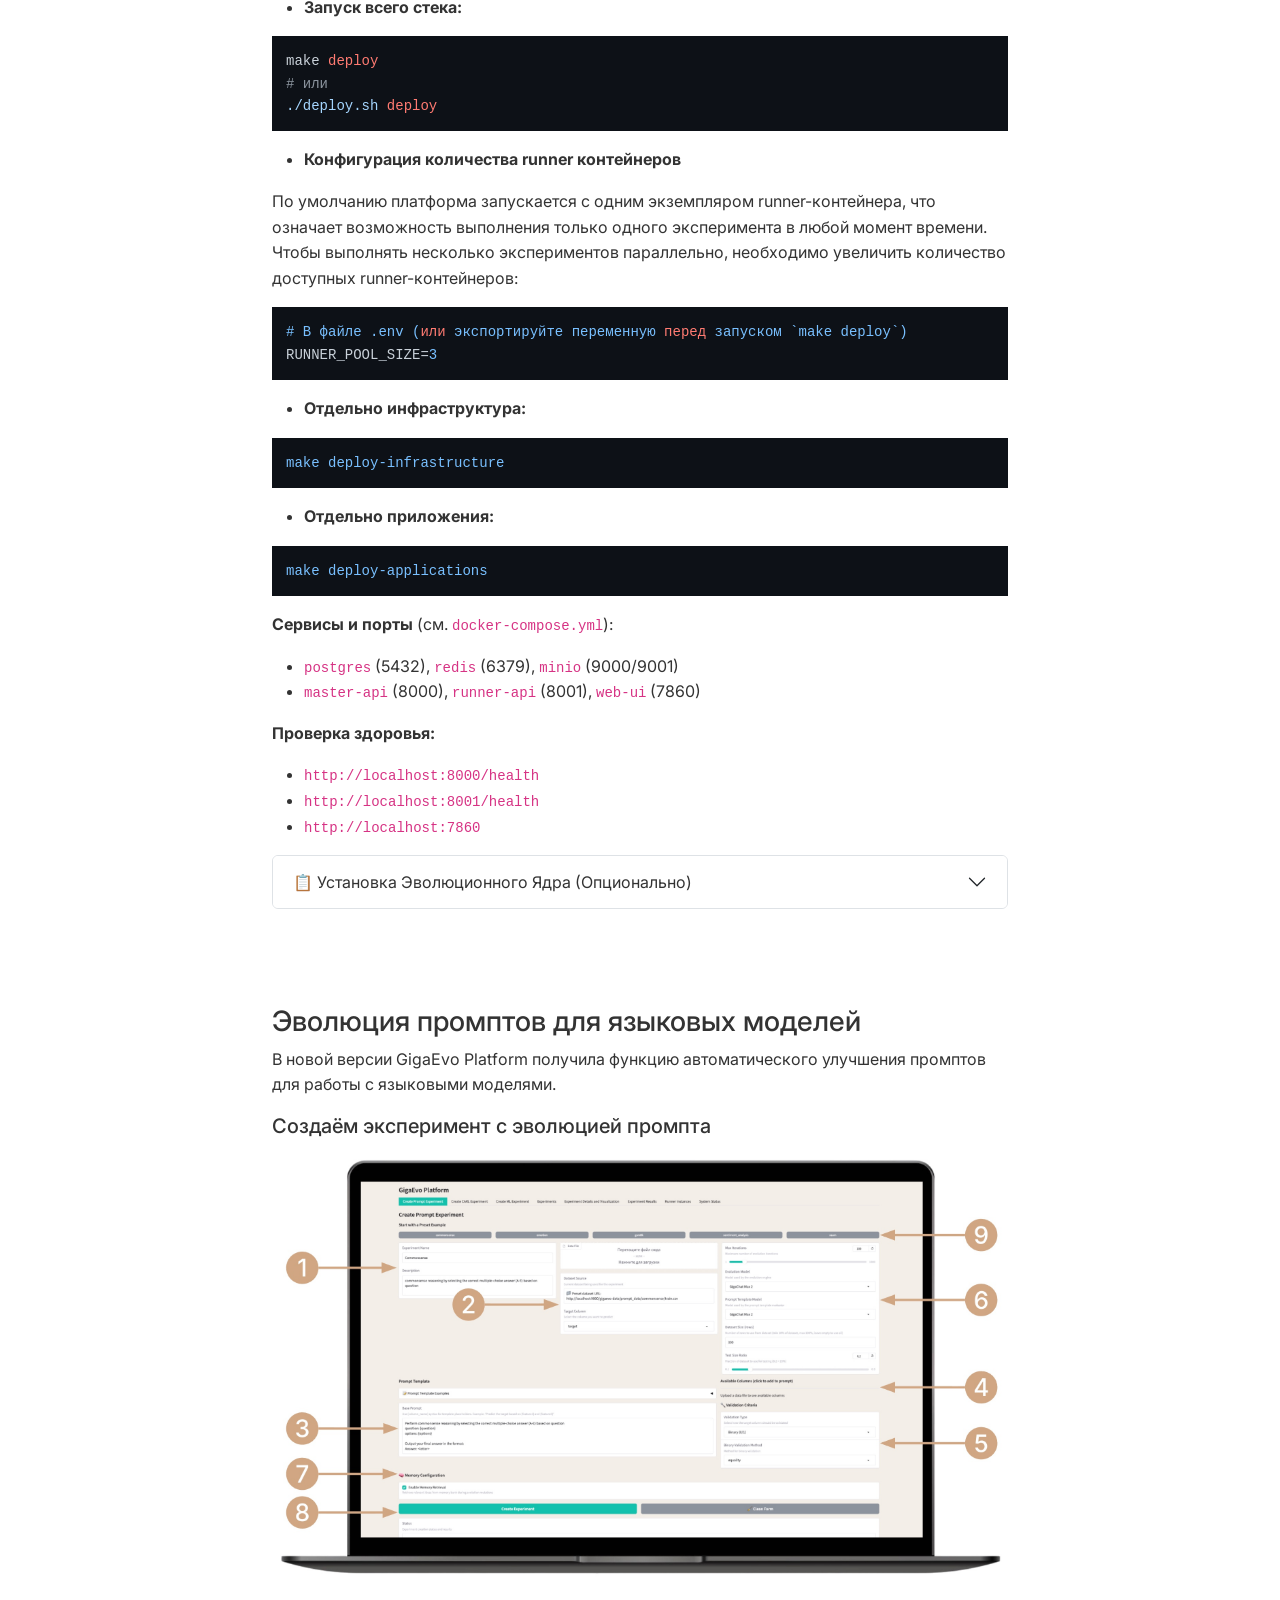
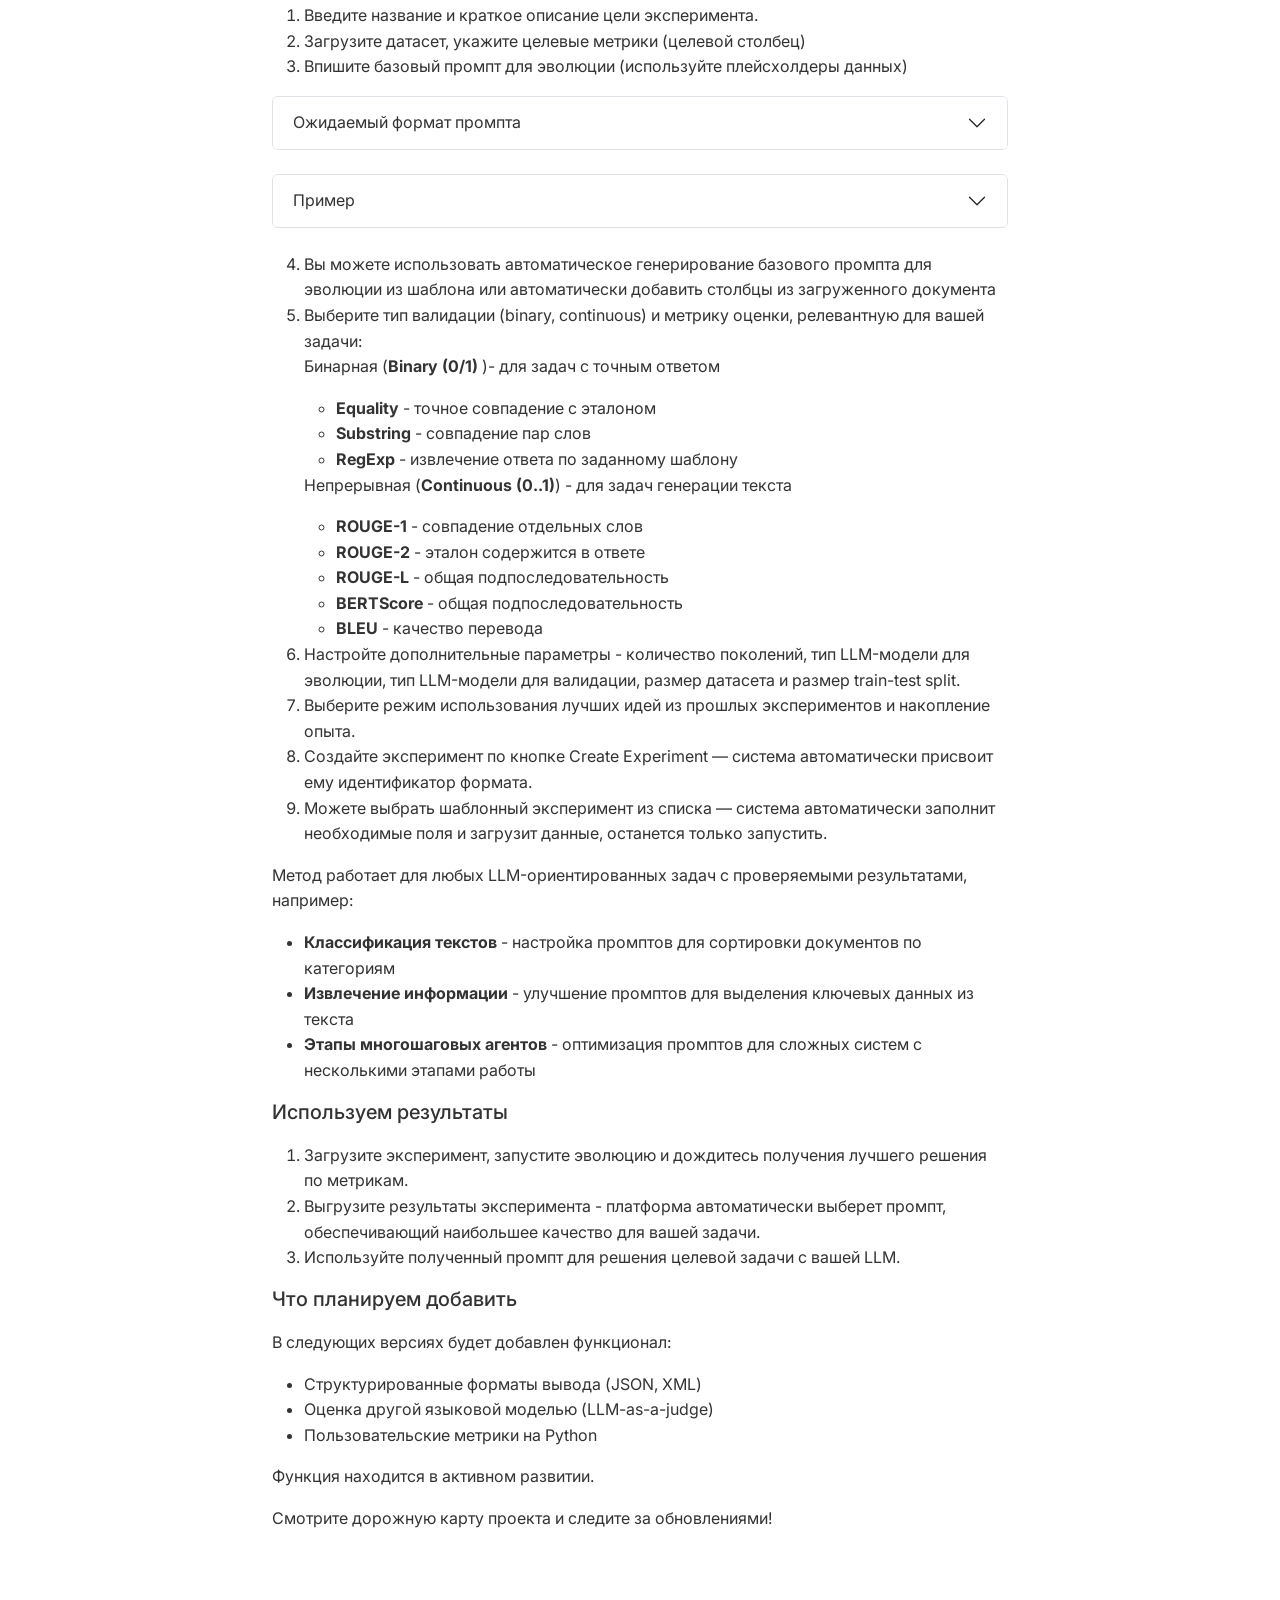
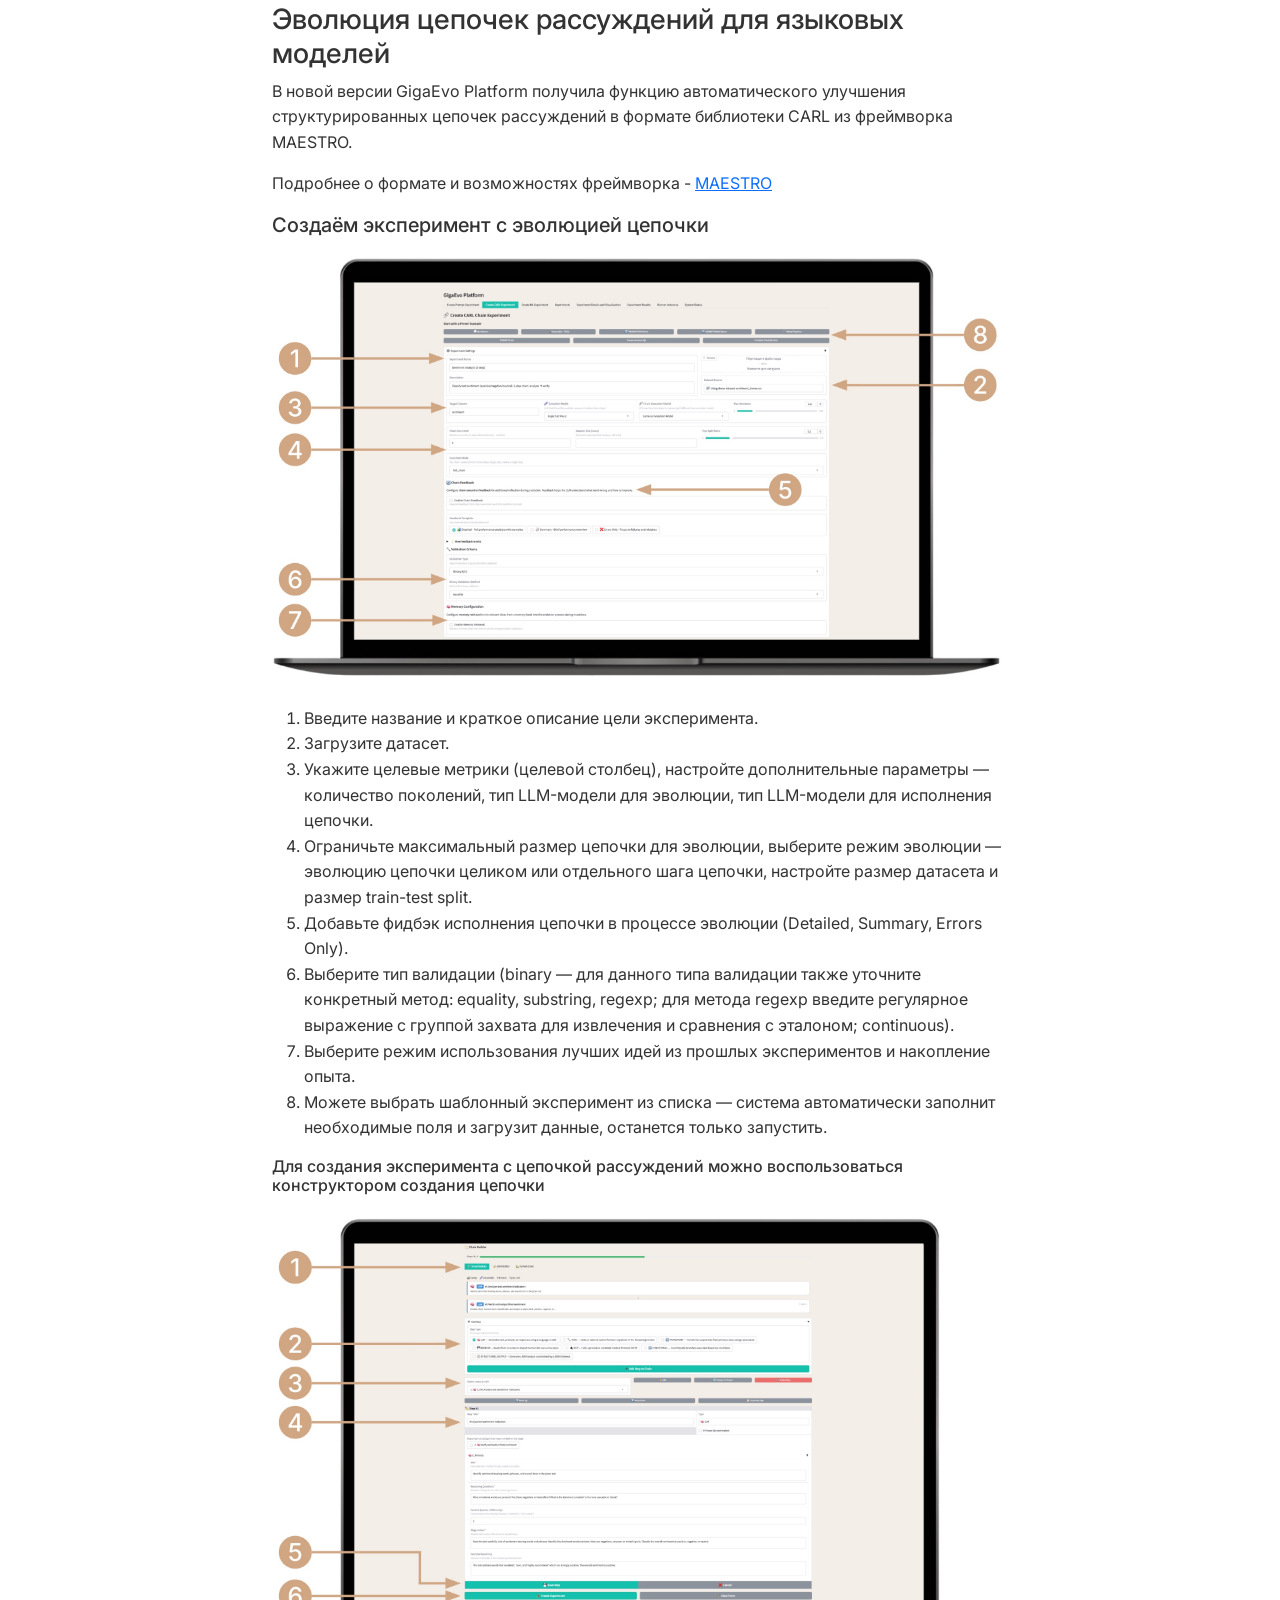
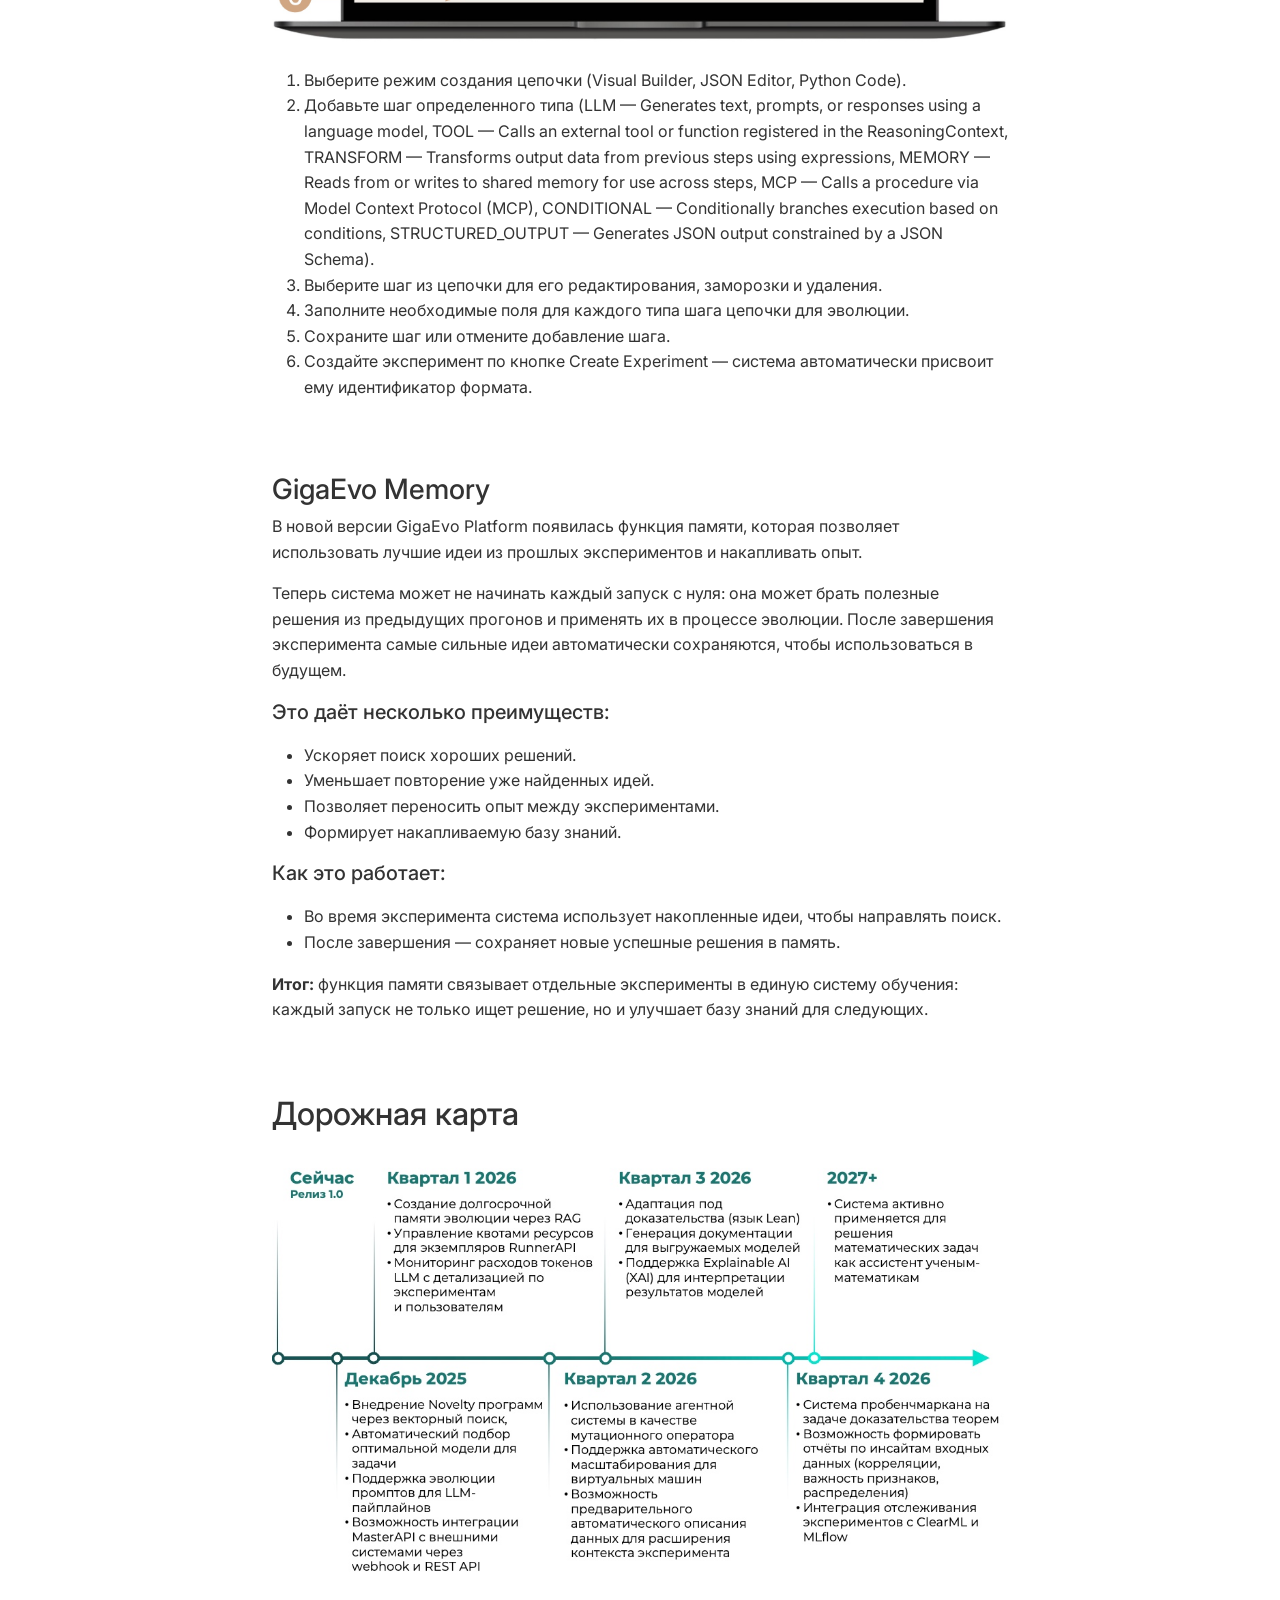
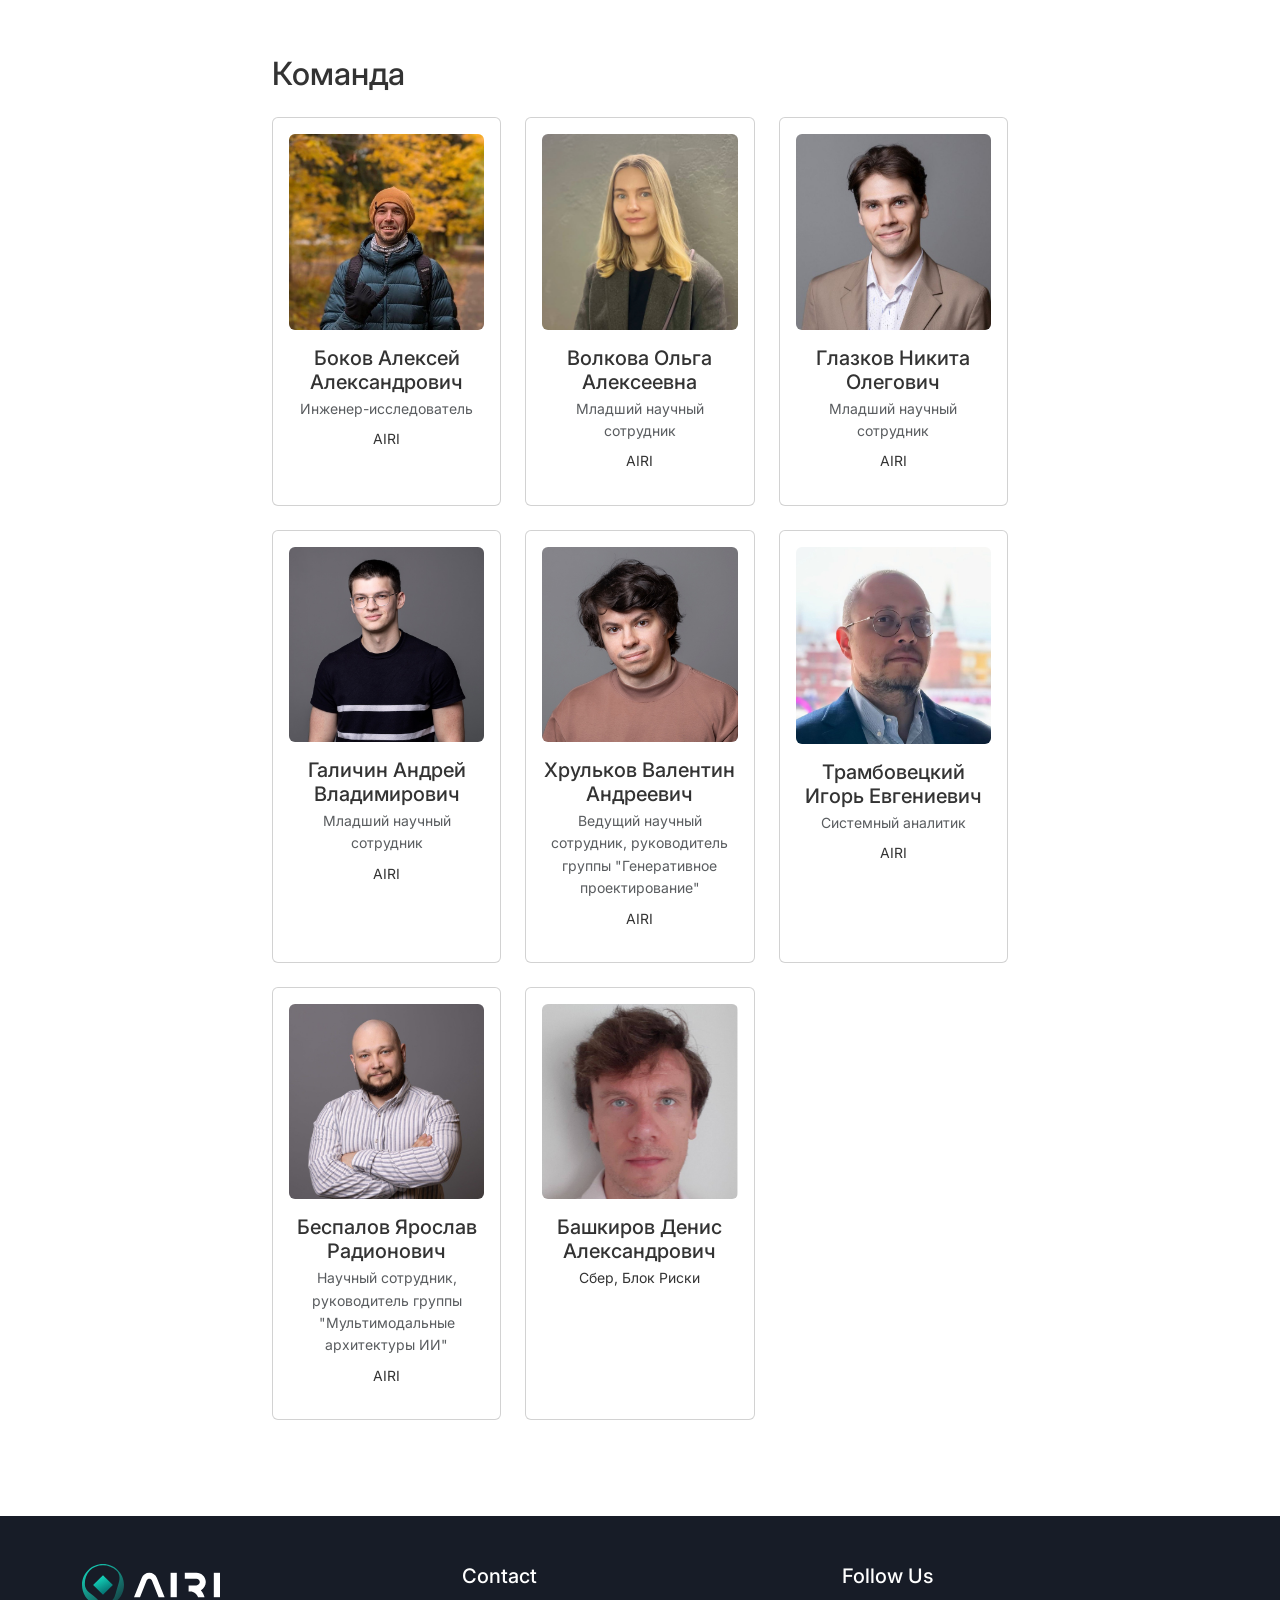
==== commit 79d33c69: "0.3" ====
--- a/docs/index.html
+++ b/docs/index.html
@@ -65,6 +65,10 @@
                             <a href="https://github.com/AIRI-Institute/gigaevo-platform" class="btn btn-primary d-flex align-items-center gap-2 px-4">
                                 <i data-lucide="github" width="18" height="18"></i>
                                 <span>Platform</span>
+                            </a>
+                            <a href="https://github.com/AIRI-Institute/gigaevo-memory" class="btn btn-primary d-flex align-items-center gap-2 px-4">
+                                <i data-lucide="github" width="18" height="18"></i>
+                                <span>EvoMemory</span>
                             </a>
                             <a href="https://github.com/FusionBrainLab/gigaevo-core" class="btn btn-primary d-flex align-items-center gap-2 px-4">
                                 <i data-lucide="github" width="18" height="18"></i>
@@ -111,6 +115,7 @@
                 <a class="nav-link" href="#installation">Установка GigaEvo</a>
                 <a class="nav-link" href="#evolution">Эволюция промптов для языковых моделей</a>
                 <a class="nav-link" href="#evolution_chain">Эволюция цепочек рассуждений для языковых моделей</a>
+                <a class="nav-link" href="#evo_memory">Память</a>
                 <a class="nav-link" href="#roadmap">Дорожная карта</a>
                 <a class="nav-link" href="#team">Команда</a>
             </nav>
@@ -1118,7 +1123,7 @@
 
                                 <p>Теперь система может не начинать каждый запуск с нуля: она может брать полезные решения из предыдущих прогонов и применять их в процессе эволюции. После завершения эксперимента самые сильные идеи автоматически сохраняются, чтобы использоваться в будущем.</p>
 
-                                <h3>Это даёт несколько преимуществ:</h3>
+                                <h5>Это даёт несколько преимуществ:</h5>
                                 <ul>
                                     <li>Ускоряет поиск хороших решений.</li>
                                     <li>Уменьшает повторение уже найденных идей.</li>
@@ -1126,7 +1131,7 @@
                                     <li>Формирует накапливаемую базу знаний.</li>
                                 </ul>
 
-                                <h3>Как это работает:</h3>
+                                <h5>Как это работает:</h5>
                                 <ul>
                                     <li>Во время эксперимента система использует накопленные идеи, чтобы направлять поиск.</li>
                                     <li>После завершения — сохраняет новые успешные решения в память.</li>
